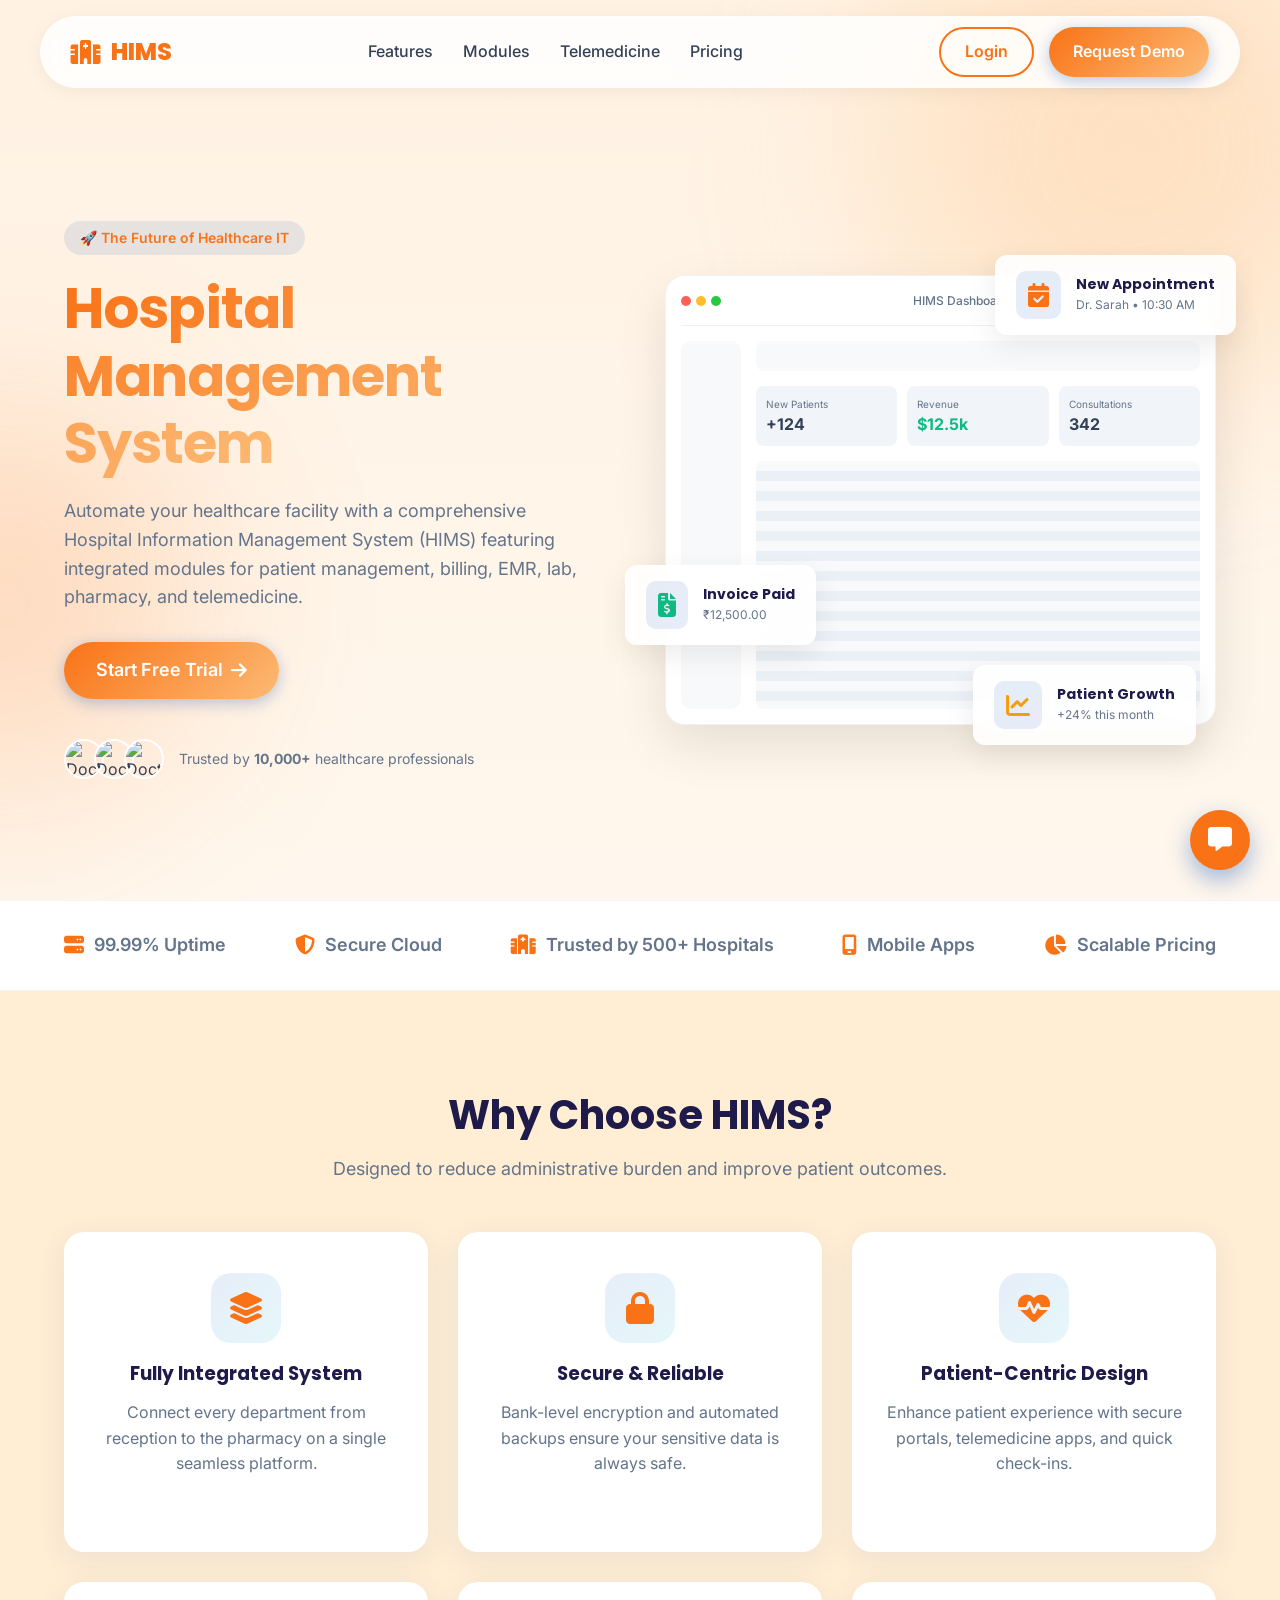
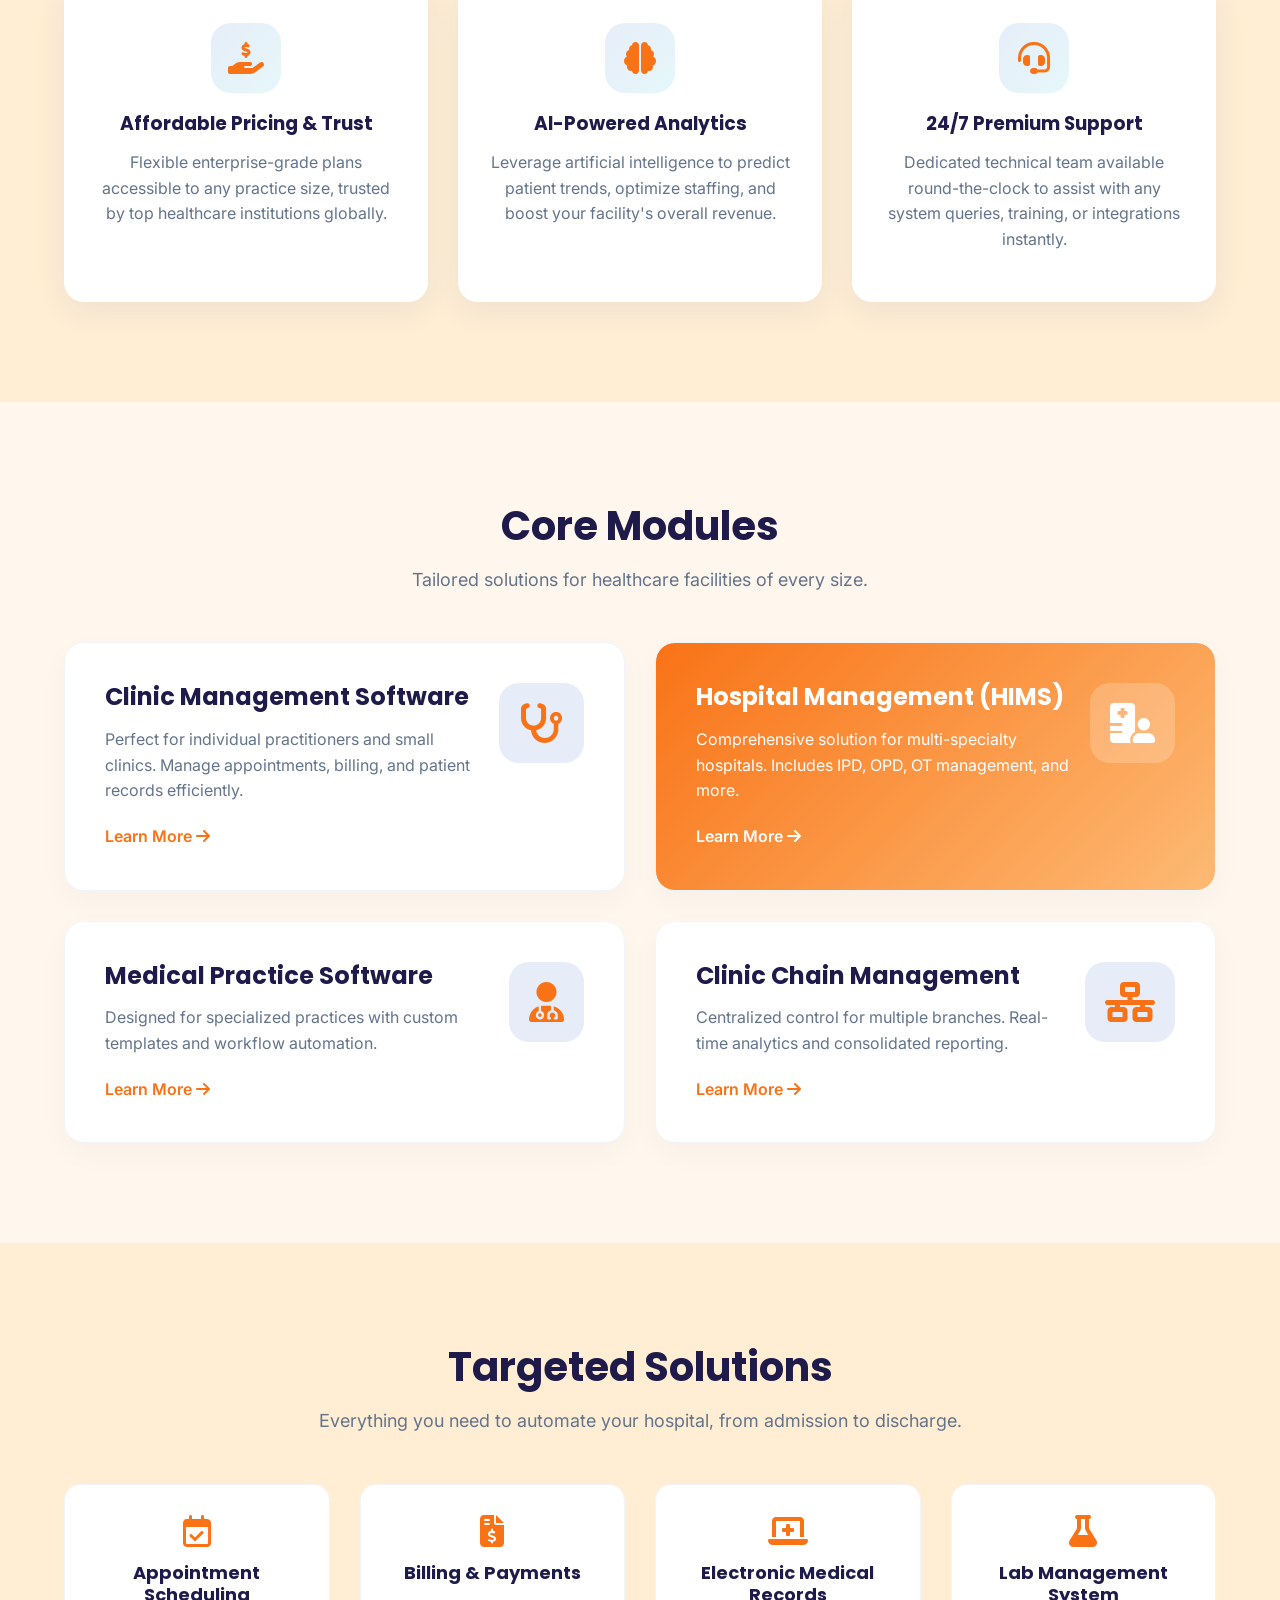
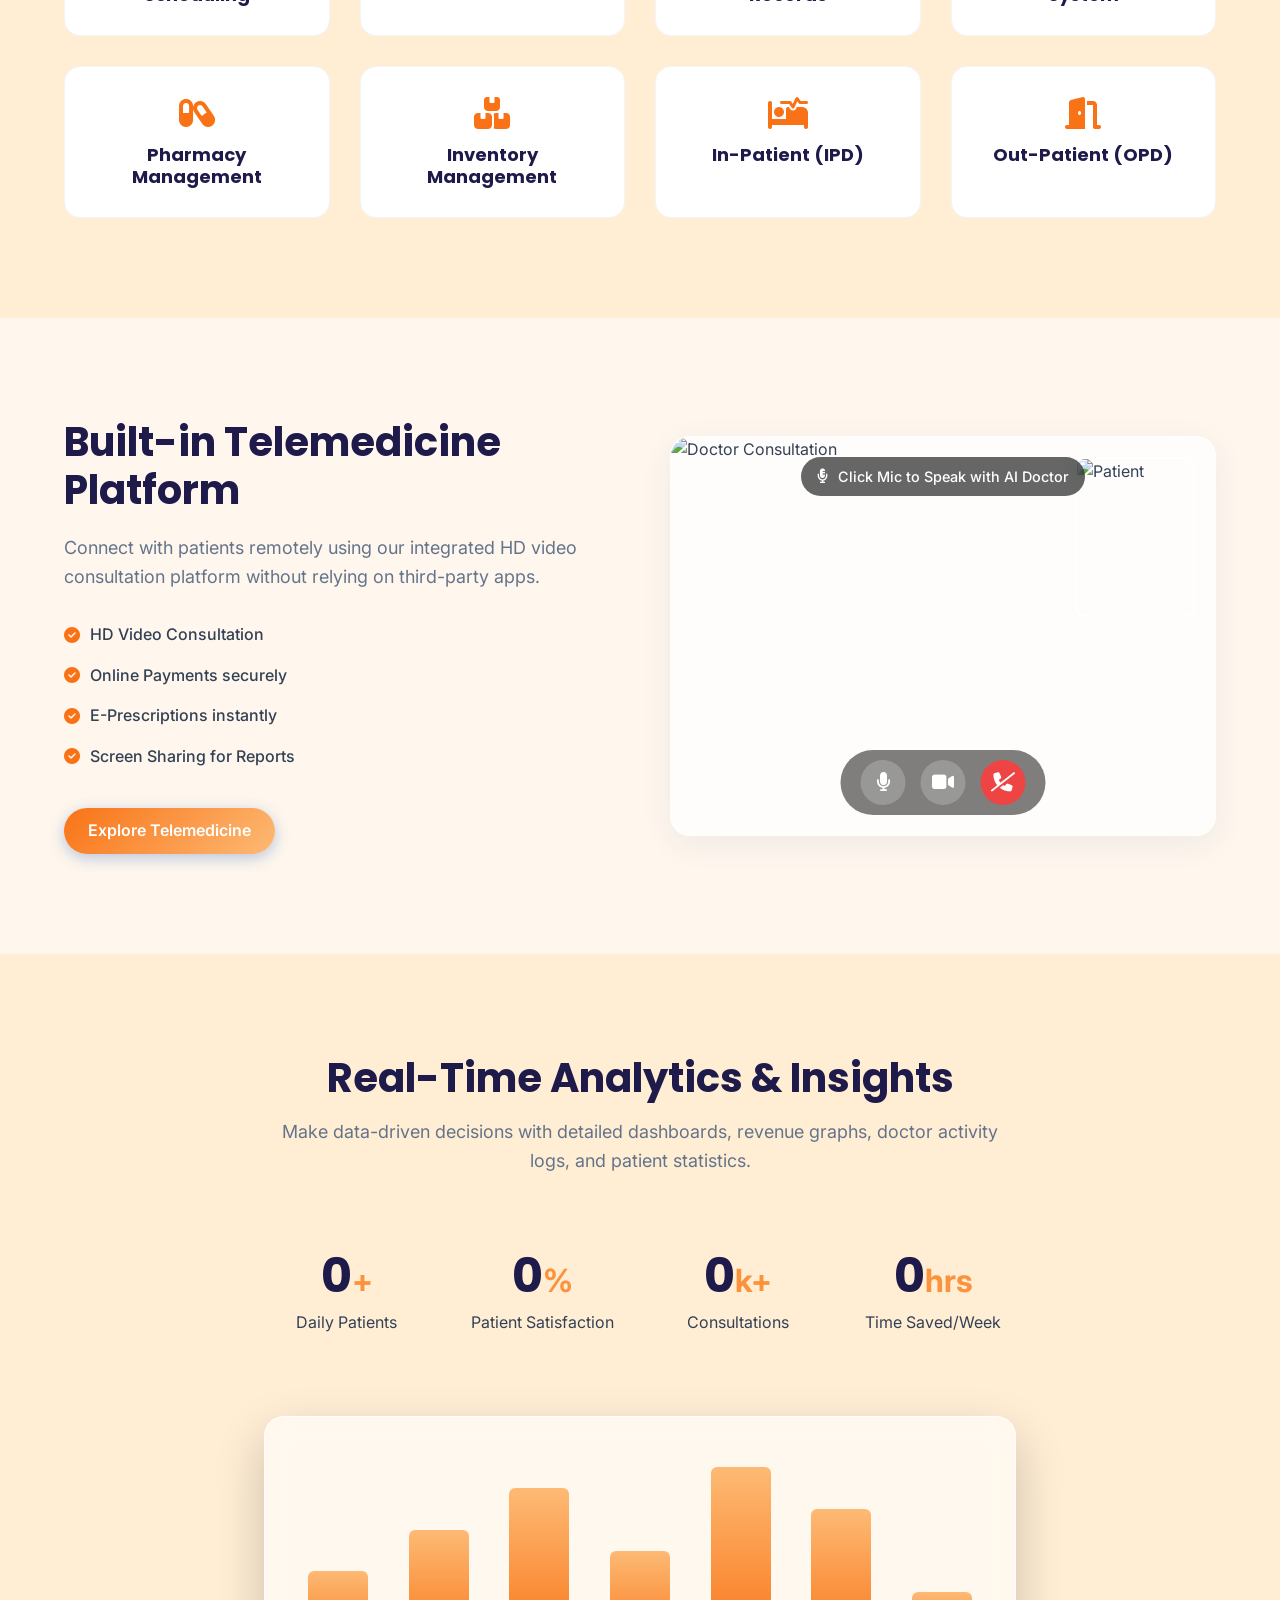
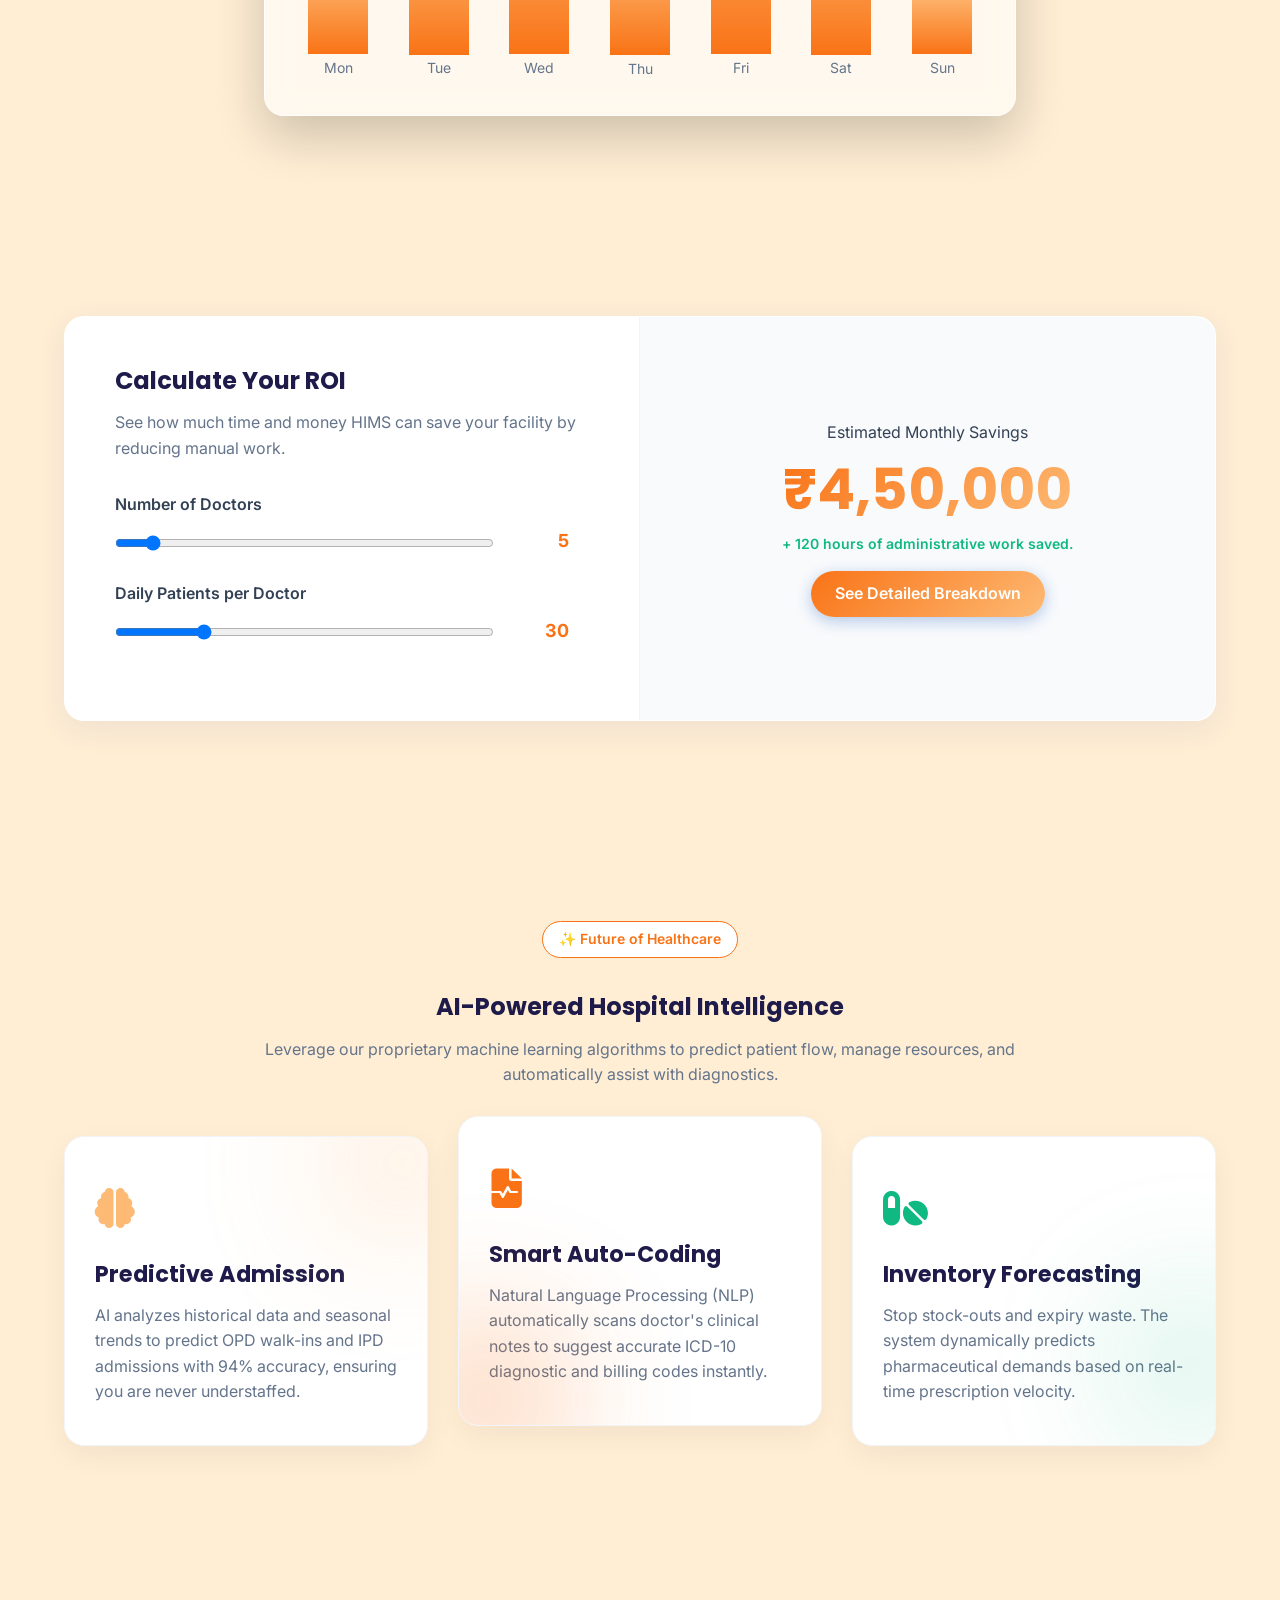
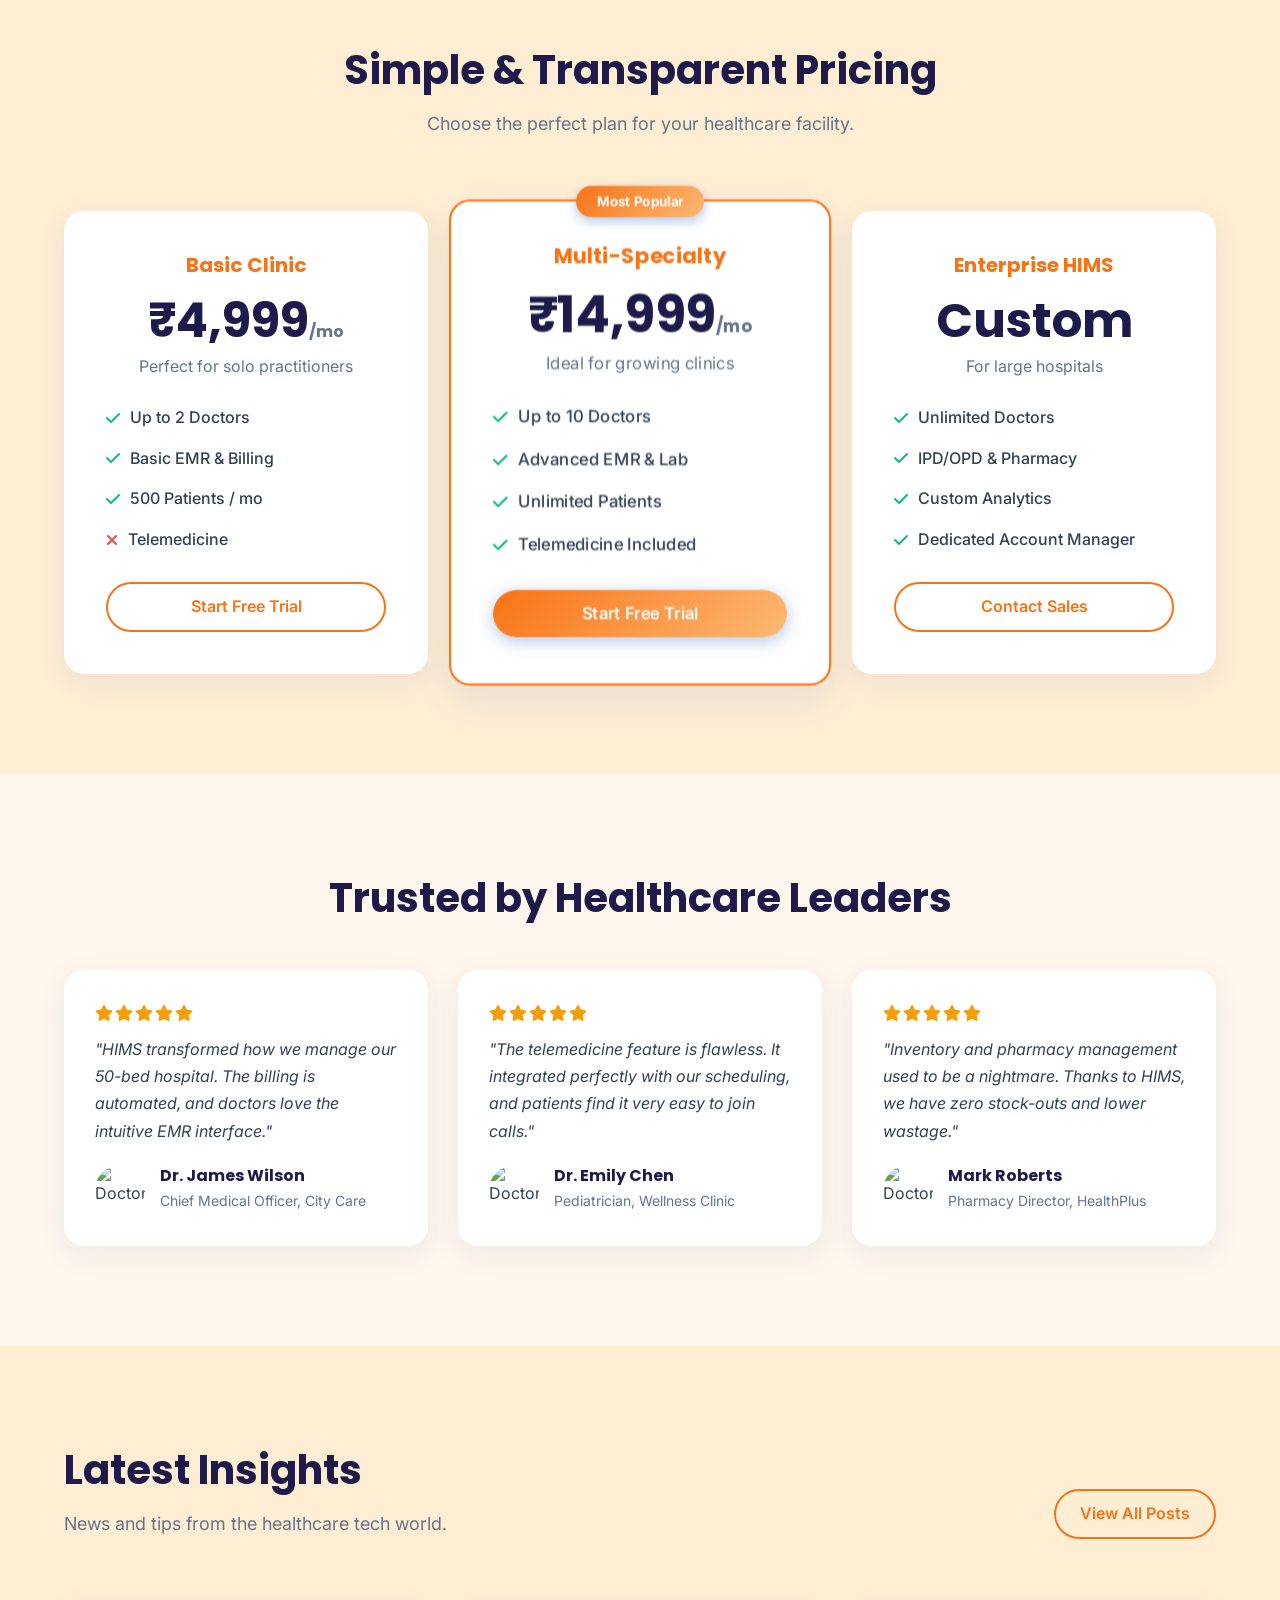
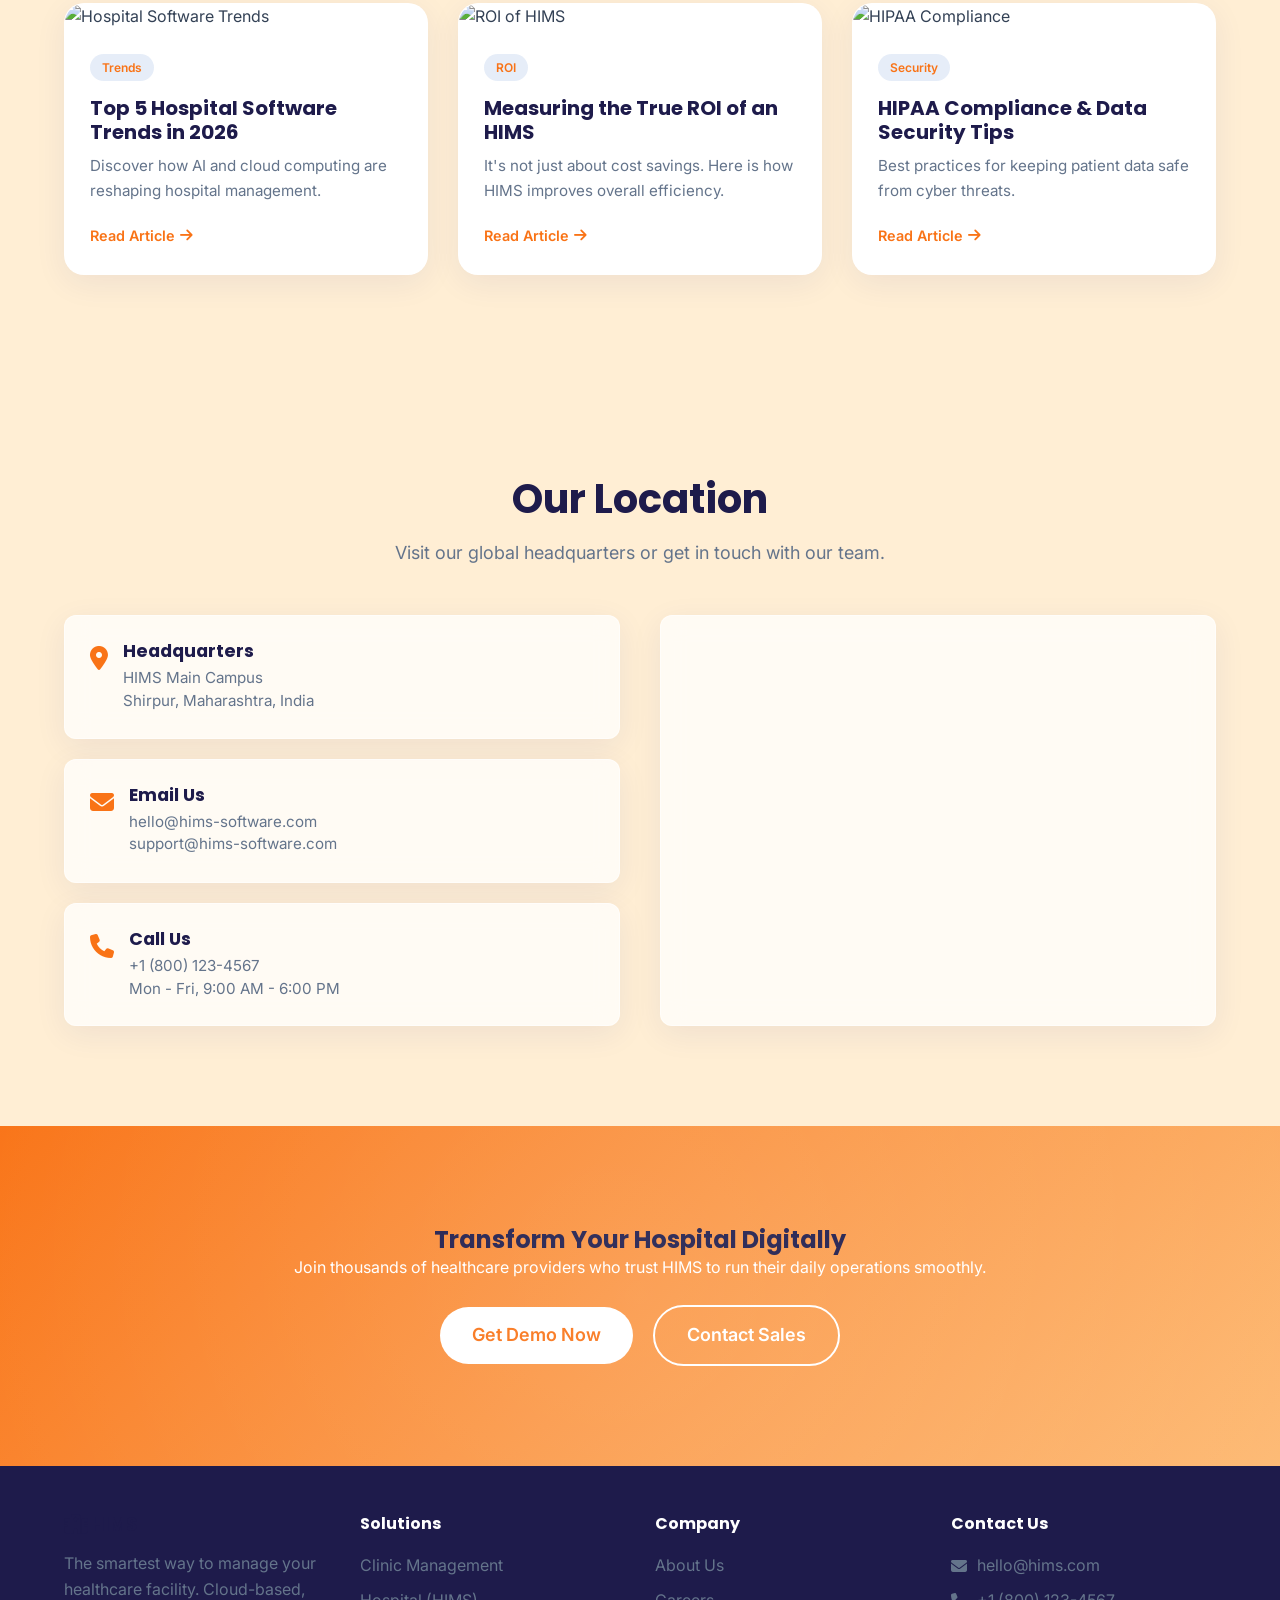
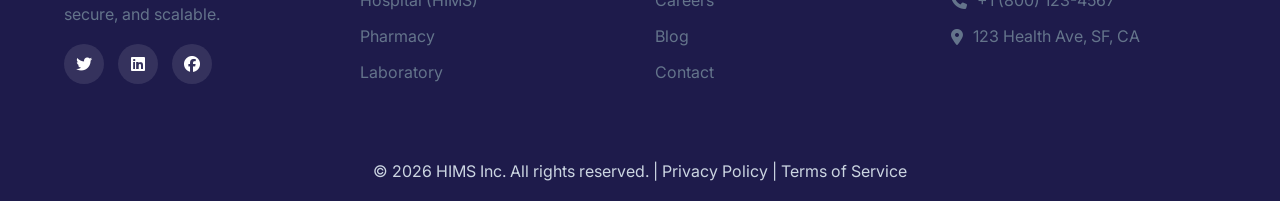
==== index.html @ 23e34675 "Add files via upload" ====
<!DOCTYPE html>
<html lang="en">

<head>
    <meta charset="UTF-8">
    <title>HIMS | Advanced Cloud-Based Hospital Management System</title>
    <meta name="viewport" content="width=device-width, initial-scale=1.0">
    <link
        href="https://fonts.googleapis.com/css2?family=Inter:wght@400;500;600&family=Poppins:wght@600;700;800&display=swap"
        rel="stylesheet">
    <link rel="stylesheet" href="https://cdnjs.cloudflare.com/ajax/libs/font-awesome/6.4.0/css/all.min.css">
    <link rel="stylesheet" href="style.css">
    <script src="https://cdnjs.cloudflare.com/ajax/libs/gsap/3.12.2/gsap.min.js"></script>
    <script src="https://cdnjs.cloudflare.com/ajax/libs/gsap/3.12.2/ScrollTrigger.min.js"></script>
</head>

<body>
    <nav class="navbar glass">
        <div class="container nav-content">
            <div class="logo"><i class="fa-solid fa-hospital"></i> HIMS</div>
            <button class="mobile-menu-btn" id="mobileMenuBtn" aria-label="Toggle menu"><i
                    class="fa-solid fa-bars"></i></button>
            <div class="nav-links" id="navLinks">
                <a href="#features" class="mob-link">Features</a>
                <a href="#modules" class="mob-link">Modules</a>
                <a href="#telemedicine" class="mob-link">Telemedicine</a>
                <a href="#pricing" class="mob-link">Pricing</a>
            </div>
            <div class="nav-actions" id="navActions">
                <a href="#" class="btn btn-outline login-btn">Login</a>
                <a href="#" class="btn btn-primary demo-btn">Request Demo</a>
            </div>
        </div>
    </nav>

    <header class="hero">
        <div class="hero-bg">
            <div class="glow glow-1"></div>
            <div class="glow glow-2"></div>
        </div>
        <div class="container hero-container">
            <div class="hero-text gs-reveal">
                <div class="badge">🚀 The Future of Healthcare IT</div>
                <h1 class="hero-title"><span>Hospital Management System</span></h1>
                <p class="hero-subtitle">Automate your healthcare facility with a comprehensive Hospital Information
                    Management System (HIMS) featuring integrated modules for patient management, billing, EMR, lab,
                    pharmacy, and telemedicine.</p>
                <div class="hero-cta">
                    <a href="#" class="btn btn-primary btn-lg">Start Free Trial <i
                            class="fa-solid fa-arrow-right"></i></a>
                </div>
                <div class="hero-trust">
                    <div class="avatars">
                        <img src="https://i.pravatar.cc/100?img=1" alt="Doctor">
                        <img src="https://i.pravatar.cc/100?img=2" alt="Doctor">
                        <img src="https://i.pravatar.cc/100?img=3" alt="Doctor">
                    </div>
                    <span>Trusted by <strong>10,000+</strong> healthcare professionals</span>
                </div>
            </div>
            <div class="hero-visual gs-reveal">
                <div class="mockup-container glass-card">
                    <div class="mockup-header">
                        <div class="dots"><span></span><span></span><span></span></div>
                        <div class="mockup-title">HIMS Dashboard</div>
                    </div>
                    <div class="mockup-body">
                        <div class="mockup-sidebar"></div>
                        <div class="mockup-content">
                            <div class="mockup-topbar"></div>
                            <div class="mockup-stats">
                                <div class="stat-box">
                                    <div style="font-size: 10px; color: #64748B; padding: 10px 10px 0;">New Patients
                                    </div>
                                    <div style="font-size: 16px; font-weight: 700; padding: 0 10px;">+124</div>
                                </div>
                                <div class="stat-box">
                                    <div style="font-size: 10px; color: #64748B; padding: 10px 10px 0;">Revenue</div>
                                    <div style="font-size: 16px; font-weight: 700; color: #10B981; padding: 0 10px;">
                                        $12.5k</div>
                                </div>
                                <div class="stat-box">
                                    <div style="font-size: 10px; color: #64748B; padding: 10px 10px 0;">Consultations
                                    </div>
                                    <div style="font-size: 16px; font-weight: 700; padding: 0 10px;">342</div>
                                </div>
                            </div>
                            <div class="mockup-chart"></div>
                        </div>
                    </div>
                </div>
                <div class="floating-card c-1 glass-card">
                    <i class="fa-solid fa-calendar-check color-primary"></i>
                    <div>
                        <h4>New Appointment</h4>
                        <p>Dr. Sarah • 10:30 AM</p>
                    </div>
                </div>
                <div class="floating-card c-2 glass-card">
                    <i class="fa-solid fa-file-invoice-dollar color-success"></i>
                    <div>
                        <h4>Invoice Paid</h4>
                        <p>₹12,500.00</p>
                    </div>
                </div>
                <div class="floating-card c-3 glass-card">
                    <i class="fa-solid fa-chart-line color-warning"></i>
                    <div>
                        <h4>Patient Growth</h4>
                        <p>+24% this month</p>
                    </div>
                </div>
            </div>
        </div>
    </header>

    <section class="trust-bar">
        <div class="container trust-grid gs-reveal">
            <div class="trust-item"><i class="fa-solid fa-server"></i> 99.99% Uptime</div>
            <div class="trust-item"><i class="fa-solid fa-shield-halved"></i> Secure Cloud</div>
            <div class="trust-item"><i class="fa-solid fa-hospital"></i> Trusted by 500+ Hospitals</div>
            <div class="trust-item"><i class="fa-solid fa-mobile-screen"></i> Mobile Apps</div>
            <div class="trust-item"><i class="fa-solid fa-chart-pie"></i> Scalable Pricing</div>
        </div>
    </section>

    <!-- Why Choose Us -->
    <section class="why-us section-padding bg-light">
        <div class="container">
            <div class="section-title text-center gs-reveal">
                <h2>Why Choose HIMS?</h2>
                <p>Designed to reduce administrative burden and improve patient outcomes.</p>
            </div>
            <div class="grid grid-3">
                <div class="feature-card glass-card hover-lift">
                    <div class="icon-wrap"><i class="fa-solid fa-layer-group"></i></div>
                    <h3>Fully Integrated System</h3>
                    <p>Connect every department from reception to the pharmacy on a single seamless platform.</p>
                </div>
                <div class="feature-card glass-card hover-lift">
                    <div class="icon-wrap"><i class="fa-solid fa-lock"></i></div>
                    <h3>Secure & Reliable</h3>
                    <p>Bank-level encryption and automated backups ensure your sensitive data is always safe.</p>
                </div>
                <div class="feature-card glass-card hover-lift">
                    <div class="icon-wrap"><i class="fa-solid fa-heart-pulse"></i></div>
                    <h3>Patient-Centric Design</h3>
                    <p>Enhance patient experience with secure portals, telemedicine apps, and quick check-ins.</p>
                </div>
                <div class="feature-card glass-card hover-lift">
                    <div class="icon-wrap"><i class="fa-solid fa-hand-holding-dollar"></i></div>
                    <h3>Affordable Pricing & Trust</h3>
                    <p>Flexible enterprise-grade plans accessible to any practice size, trusted by top healthcare
                        institutions globally.</p>
                </div>
                <div class="feature-card glass-card hover-lift">
                    <div class="icon-wrap"><i class="fa-solid fa-brain"></i></div>
                    <h3>AI-Powered Analytics</h3>
                    <p>Leverage artificial intelligence to predict patient trends, optimize staffing, and boost your
                        facility's overall revenue.</p>
                </div>
                <div class="feature-card glass-card hover-lift">
                    <div class="icon-wrap"><i class="fa-solid fa-headset"></i></div>
                    <h3>24/7 Premium Support</h3>
                    <p>Dedicated technical team available round-the-clock to assist with any system queries, training,
                        or integrations instantly.</p>
                </div>
            </div>
        </div>
    </section>

    <!-- Core Modules -->
    <section class="core-modules section-padding" id="modules">
        <div class="container">
            <div class="section-title text-center gs-reveal">
                <h2>Core Modules</h2>
                <p>Tailored solutions for healthcare facilities of every size.</p>
            </div>
            <div class="grid grid-2 modules-grid">
                <div class="module-card gs-reveal">
                    <div class="module-content">
                        <h3>Clinic Management Software</h3>
                        <p>Perfect for individual practitioners and small clinics. Manage appointments, billing, and
                            patient records efficiently.</p>
                        <a href="#" data-module="clinic-management" class="btn-text learn-more-btn">Learn More <i
                                class="fa-solid fa-arrow-right"></i></a>
                    </div>
                    <div class="module-icon"><i class="fa-solid fa-stethoscope"></i></div>
                </div>
                <div class="module-card primary-theme gs-reveal">
                    <div class="module-content">
                        <h3>Hospital Management (HIMS)</h3>
                        <p>Comprehensive solution for multi-specialty hospitals. Includes IPD, OPD, OT management, and
                            more.</p>
                        <a href="#" data-module="hims" class="btn-text learn-more-btn">Learn More <i
                                class="fa-solid fa-arrow-right"></i></a>
                    </div>
                    <div class="module-icon"><i class="fa-solid fa-hospital-user"></i></div>
                </div>
                <div class="module-card gs-reveal">
                    <div class="module-content">
                        <h3>Medical Practice Software</h3>
                        <p>Designed for specialized practices with custom templates and workflow automation.</p>
                        <a href="#" data-module="medical-practice" class="btn-text learn-more-btn">Learn More <i
                                class="fa-solid fa-arrow-right"></i></a>
                    </div>
                    <div class="module-icon"><i class="fa-solid fa-user-doctor"></i></div>
                </div>
                <div class="module-card gs-reveal">
                    <div class="module-content">
                        <h3>Clinic Chain Management</h3>
                        <p>Centralized control for multiple branches. Real-time analytics and consolidated reporting.
                        </p>
                        <a href="#" data-module="clinic-chain" class="btn-text learn-more-btn">Learn More <i
                                class="fa-solid fa-arrow-right"></i></a>
                    </div>
                    <div class="module-icon"><i class="fa-solid fa-network-wired"></i></div>
                </div>
            </div>
        </div>
    </section>

    <!-- Module Modal -->
    <div class="modal-overlay" id="moduleModal">
        <div class="login-modal"
            style="max-width: 900px; padding: 0; text-align: left; overflow: hidden; display: flex; flex-direction: column;">
            <div class="login-header"
                style="padding: 20px 30px; border-bottom: 1px solid #f0f0f0; margin-bottom: 0; display: flex; justify-content: space-between; align-items: center;">
                <h3 style="margin: 0; color: var(--primary);"><i class="fa-solid fa-circle-info"></i> Module Details
                </h3>
                <button class="close-modal" id="closeModule"
                    style="position: static; width: 36px; height: 36px; display: flex; align-items: center; justify-content: center; background: #f1f5f9; border-radius: 50%;"><i
                        class="fa-solid fa-xmark"></i></button>
            </div>
            <div class="modal-body" style="padding: 0; max-height: 70vh; overflow-y: auto;">

                <!-- Clinic Management -->
                <div class="module-detail-section module-pane" id="pane-clinic-management"
                    style="display: none; padding: 40px; border-bottom: none; background: white;">
                    <div class="module-detail-grid">
                        <div class="module-detail-content">
                            <h2>Clinic Management Software</h2>
                            <p>Designed perfectly for solo practitioners and small to medium sized clinics. Our Clinic
                                Management system streamlines your front desk, manages all patient appointments, and
                                handles seamless billing without any complex workflows.</p>
                            <ul class="module-detail-features">
                                <li><i class="fa-solid fa-calendar-check"></i> Smart Scheduling</li>
                                <li><i class="fa-solid fa-file-invoice"></i> Simple Billing</li>
                                <li><i class="fa-solid fa-notes-medical"></i> Basic EMR</li>
                                <li><i class="fa-solid fa-user-injured"></i> Patient Portal</li>
                                <li><i class="fa-solid fa-pills"></i> E-Prescriptions</li>
                                <li><i class="fa-solid fa-mobile-screen"></i> SMS Reminders</li>
                            </ul>
                        </div>
                        <div class="module-detail-img">
                            <img src="https://images.pexels.com/photos/7089401/pexels-photo-7089401.jpeg?auto=compress&cs=tinysrgb&w=800"
                                alt="Clinic Management" style="width: 100%; border-radius: 12px;">
                        </div>
                    </div>
                </div>

                <!-- Hospital Management (HIMS) -->
                <div class="module-detail-section module-pane" id="pane-hims"
                    style="display: none; padding: 40px; border-bottom: none; background: white;">
                    <div class="module-detail-grid">
                        <div class="module-detail-img" style="order: -1;">
                            <img src="https://images.pexels.com/photos/2324837/pexels-photo-2324837.jpeg?auto=compress&cs=tinysrgb&w=800"
                                alt="Hospital Management System" style="width: 100%; border-radius: 12px;">
                        </div>
                        <div class="module-detail-content">
                            <h2>Hospital Management (HIMS)</h2>
                            <p>A highly scalable, multi-specialty hospital management system built for large facilities.
                                It bridges the gap between OP and IP departments while ensuring precise data tracking
                                across lab, pharmacy, OT, and wards.</p>
                            <ul class="module-detail-features">
                                <li><i class="fa-solid fa-bed"></i> IPD/OPD Management</li>
                                <li><i class="fa-solid fa-flask"></i> LIS Integration</li>
                                <li><i class="fa-solid fa-procedures"></i> OT Management</li>
                                <li><i class="fa-solid fa-prescription-bottle-medical"></i> Pharmacy Stock</li>
                                <li><i class="fa-solid fa-users-viewfinder"></i> Staff Roster</li>
                                <li><i class="fa-solid fa-chart-line"></i> Advanced Analytics</li>
                            </ul>
                        </div>
                    </div>
                </div>

                <!-- Medical Practice Software -->
                <div class="module-detail-section module-pane" id="pane-medical-practice"
                    style="display: none; padding: 40px; border-bottom: none; background: white;">
                    <div class="module-detail-grid">
                        <div class="module-detail-content">
                            <h2>Medical Practice Software</h2>
                            <p>Take your specialty practice to the next level with customized templates for cardiology,
                                dermatology, pediatrics, and more. Highly intuitive workflow automations tailored
                                specifically for modern doctors.</p>
                            <ul class="module-detail-features">
                                <li><i class="fa-solid fa-pen-to-square"></i> Custom Templates</li>
                                <li><i class="fa-solid fa-camera"></i> Image Management</li>
                                <li><i class="fa-solid fa-microphone"></i> Voice to Text EMR</li>
                                <li><i class="fa-solid fa-heart-pulse"></i> Vitals Tracking</li>
                                <li><i class="fa-solid fa-file-medical"></i> Lab Result Sync</li>
                                <li><i class="fa-solid fa-shield-halved"></i> HIPAA Compliant</li>
                            </ul>
                        </div>
                        <div class="module-detail-img">
                            <img src="https://images.pexels.com/photos/5215024/pexels-photo-5215024.jpeg?auto=compress&cs=tinysrgb&w=800"
                                alt="Medical Practice Software" style="width: 100%; border-radius: 12px;">
                        </div>
                    </div>
                </div>

                <!-- Clinic Chain Management -->
                <div class="module-detail-section module-pane" id="pane-clinic-chain"
                    style="display: none; padding: 40px; border-bottom: none; background: white;">
                    <div class="module-detail-grid">
                        <div class="module-detail-img" style="order: -1;">
                            <img src="https://images.pexels.com/photos/3184418/pexels-photo-3184418.jpeg?auto=compress&cs=tinysrgb&w=800"
                                alt="Clinic Chain Management" style="width: 100%; border-radius: 12px;">
                        </div>
                        <div class="module-detail-content">
                            <h2>Clinic Chain Management</h2>
                            <p>Centralize your operations across multiple branches and cities. Provides top-down control
                                for regional directors to monitor financial and clinical performance seamlessly on a
                                master dashboard.</p>
                            <ul class="module-detail-features">
                                <li><i class="fa-solid fa-tower-broadcast"></i> Central Data Hub</li>
                                <li><i class="fa-solid fa-code-branch"></i> Multi-Branch Sync</li>
                                <li><i class="fa-solid fa-boxes-stacked"></i> Central Procurement</li>
                                <li><i class="fa-solid fa-users"></i> Global Patient ID</li>
                                <li><i class="fa-solid fa-chart-pie"></i> Consolidated Reports</li>
                                <li><i class="fa-solid fa-user-shield"></i> Role-Based Access</li>
                            </ul>
                        </div>
                    </div>
                </div>

                <!-- Telemedicine Platform -->
                <div class="module-detail-section module-pane" id="pane-telemedicine"
                    style="display: none; padding: 40px; border-bottom: none; background: white;">
                    <div class="module-detail-grid">
                        <div class="module-detail-content">
                            <h2>Built-in Telemedicine Platform</h2>
                            <p>Connect with patients remotely using our integrated HD video consultation platform
                                without relying on third-party apps. Provide high-quality care securely from anywhere.
                            </p>
                            <ul class="module-detail-features">
                                <li><i class="fa-solid fa-video"></i> HD Video Consultation</li>
                                <li><i class="fa-solid fa-credit-card"></i> Secure Online Payments</li>
                                <li><i class="fa-solid fa-prescription-bottle-medical"></i> Instant E-Prescriptions</li>
                                <li><i class="fa-solid fa-display"></i> Screen Sharing for Reports</li>
                                <li><i class="fa-solid fa-calendar-check"></i> Seamless Scheduling</li>
                                <li><i class="fa-solid fa-notes-medical"></i> EHR Integration</li>
                            </ul>
                        </div>
                        <div class="module-detail-img">
                            <img src="https://images.pexels.com/photos/5327656/pexels-photo-5327656.jpeg?auto=compress&cs=tinysrgb&w=800"
                                alt="Telemedicine Platform" style="width: 100%; border-radius: 12px;">
                        </div>
                    </div>
                </div>

                <!-- ROI Detailed Breakdown -->
                <div class="module-detail-section module-pane" id="pane-roi-breakdown"
                    style="display: none; padding: 40px; border-bottom: none; background: white;">
                    <div class="module-detail-grid">
                        <div class="module-detail-content">
                            <h2>ROI Detailed Breakdown</h2>
                            <p>Here is a detailed look at how HIMS saves your facility time and money every month
                                through automation and reduced administrative overhead.</p>
                            <ul class="module-detail-features">
                                <li><i class="fa-solid fa-clock"></i> <strong>Front Desk:</strong> 40+ hours saved</li>
                                <li><i class="fa-solid fa-file-invoice-dollar"></i> <strong>Billing:</strong> 35+ hours
                                    saved</li>
                                <li><i class="fa-solid fa-boxes-stacked"></i> <strong>Inventory:</strong> Zero Wastage
                                </li>
                                <li><i class="fa-solid fa-notes-medical"></i> <strong>Records:</strong> 100% Digital
                                </li>
                                <li><i class="fa-solid fa-money-bill-trend-up"></i> <strong>Revenue:</strong> ~12% Boost
                                </li>
                                <li><i class="fa-solid fa-paper-plane"></i> <strong>Comms:</strong> 60% Cost Reduction
                                </li>
                            </ul>
                        </div>
                        <div class="module-detail-img">
                            <img src="https://images.pexels.com/photos/3844581/pexels-photo-3844581.jpeg?auto=compress&cs=tinysrgb&w=800"
                                alt="ROI Breakdown" style="width: 100%; border-radius: 12px;">
                        </div>
                    </div>
                </div>

                <!-- Feat: Appointment -->
                <div class="module-detail-section module-pane" id="pane-feat-appointment"
                    style="display: none; padding: 40px; border-bottom: none; background: white;">
                    <div class="module-detail-grid">
                        <div class="module-detail-content">
                            <h2>Appointment Scheduling</h2>
                            <p>Streamline patient flow and eliminate double-booking with our intelligent calendar
                                system.</p>
                            <ul class="module-detail-features">
                                <li><i class="fa-regular fa-calendar-check color-primary"></i> 24/7 Portal Booking</li>
                                <li><i class="fa-solid fa-bell color-primary"></i> Automated Reminders</li>
                                <li><i class="fa-solid fa-user-doctor color-primary"></i> Doctor Avail. Sync</li>
                                <li><i class="fa-solid fa-list-ol color-primary"></i> Smart Waitlists</li>
                            </ul>
                        </div>
                        <div class="module-detail-img">
                            <img src="https://images.pexels.com/photos/7089401/pexels-photo-7089401.jpeg?auto=compress&cs=tinysrgb&w=800"
                                alt="Scheduling"
                                style="width: 100%; border-radius: 12px; height: 100%; object-fit: cover;">
                        </div>
                    </div>
                </div>

                <!-- Feat: Billing -->
                <div class="module-detail-section module-pane" id="pane-feat-billing"
                    style="display: none; padding: 40px; border-bottom: none; background: white;">
                    <div class="module-detail-grid">
                        <div class="module-detail-content">
                            <h2>Billing & Payments</h2>
                            <p>Accelerate your revenue cycle and reduce claims denials with automated billing workflows.
                            </p>
                            <ul class="module-detail-features">
                                <li><i class="fa-solid fa-file-invoice-dollar color-primary"></i> Instant Invoices</li>
                                <li><i class="fa-brands fa-cc-visa color-primary"></i> Secure Gateway</li>
                                <li><i class="fa-solid fa-file-shield color-primary"></i> Claims Management</li>
                                <li><i class="fa-solid fa-chart-pie color-primary"></i> Revenue Analytics</li>
                            </ul>
                        </div>
                        <div class="module-detail-img">
                            <img src="https://images.pexels.com/photos/4386339/pexels-photo-4386339.jpeg?auto=compress&cs=tinysrgb&w=800"
                                alt="Billing"
                                style="width: 100%; border-radius: 12px; height: 100%; object-fit: cover;">
                        </div>
                    </div>
                </div>

                <!-- Feat: EMR -->
                <div class="module-detail-section module-pane" id="pane-feat-emr"
                    style="display: none; padding: 40px; border-bottom: none; background: white;">
                    <div class="module-detail-grid">
                        <div class="module-detail-content">
                            <h2>Electronic Medical Records</h2>
                            <p>Give your doctors a comprehensive, unified view of a patient's entire medical history
                                instantly.</p>
                            <ul class="module-detail-features">
                                <li><i class="fa-solid fa-folder-open color-primary"></i> Unified Patient History</li>
                                <li><i class="fa-solid fa-prescription-bottle-medical color-primary"></i> E-Prescription
                                    Sys.</li>
                                <li><i class="fa-solid fa-file-medical color-primary"></i> Clinical Notes</li>
                                <li><i class="fa-solid fa-lock color-primary"></i> HIPAA Storage</li>
                            </ul>
                        </div>
                        <div class="module-detail-img">
                            <img src="https://images.pexels.com/photos/208512/pexels-photo-208512.jpeg?auto=compress&cs=tinysrgb&w=800"
                                alt="EMR" style="width: 100%; border-radius: 12px; height: 100%; object-fit: cover;">
                        </div>
                    </div>
                </div>

                <!-- Feat: Lab -->
                <div class="module-detail-section module-pane" id="pane-feat-lab"
                    style="display: none; padding: 40px; border-bottom: none; background: white;">
                    <div class="module-detail-grid">
                        <div class="module-detail-content">
                            <h2>Lab Management System</h2>
                            <p>Automate your lab operations from sample collection to report generation and delivery.
                            </p>
                            <ul class="module-detail-features">
                                <li><i class="fa-solid fa-flask-vial color-primary"></i> Sample Barcoding</li>
                                <li><i class="fa-solid fa-microscope color-primary"></i> Auto-fetch Results</li>
                                <li><i class="fa-solid fa-file-pdf color-primary"></i> PDF Generation</li>
                                <li><i class="fa-solid fa-paper-plane color-primary"></i> Auto-Emails</li>
                            </ul>
                        </div>
                        <div class="module-detail-img">
                            <img src="https://images.pexels.com/photos/3825529/pexels-photo-3825529.jpeg?auto=compress&cs=tinysrgb&w=800"
                                alt="Lab" style="width: 100%; border-radius: 12px; height: 100%; object-fit: cover;">
                        </div>
                    </div>
                </div>

                <!-- Feat: Pharmacy -->
                <div class="module-detail-section module-pane" id="pane-feat-pharmacy"
                    style="display: none; padding: 40px; border-bottom: none; background: white;">
                    <div class="module-detail-grid">
                        <div class="module-detail-content">
                            <h2>Pharmacy Management</h2>
                            <p>Keep your pharmacy stocked optimally and process prescriptions incredibly fast.</p>
                            <ul class="module-detail-features">
                                <li><i class="fa-solid fa-boxes-stacked color-primary"></i> Real-time Tracking</li>
                                <li><i class="fa-solid fa-triangle-exclamation color-primary"></i> Expiry Alerts</li>
                                <li><i class="fa-solid fa-barcode color-primary"></i> Barcode Scanning</li>
                                <li><i class="fa-solid fa-truck color-primary"></i> PO Management</li>
                            </ul>
                        </div>
                        <div class="module-detail-img">
                            <img src="https://images.pexels.com/photos/3652097/pexels-photo-3652097.jpeg?auto=compress&cs=tinysrgb&w=800"
                                alt="Pharmacy"
                                style="width: 100%; border-radius: 12px; height: 100%; object-fit: cover;">
                        </div>
                    </div>
                </div>

                <!-- Feat: Inventory -->
                <div class="module-detail-section module-pane" id="pane-feat-inventory"
                    style="display: none; padding: 40px; border-bottom: none; background: white;">
                    <div class="module-detail-grid">
                        <div class="module-detail-content">
                            <h2>Inventory Management</h2>
                            <p>Ensure your hospital always has the necessary medical supplies, without cash
                                overstocking.</p>
                            <ul class="module-detail-features">
                                <li><i class="fa-solid fa-list-check color-primary"></i> Multi-store Mgmt</li>
                                <li><i class="fa-solid fa-arrow-right-arrow-left color-primary"></i> Dept. Transfers
                                </li>
                                <li><i class="fa-solid fa-calculator color-primary"></i> AI Consumption AI</li>
                                <li><i class="fa-solid fa-file-signature color-primary"></i> Approval Workflows</li>
                            </ul>
                        </div>
                        <div class="module-detail-img">
                            <img src="https://images.pexels.com/photos/6169002/pexels-photo-6169002.jpeg?auto=compress&cs=tinysrgb&w=800"
                                alt="Inventory"
                                style="width: 100%; border-radius: 12px; height: 100%; object-fit: cover;">
                        </div>
                    </div>
                </div>

                <!-- Feat: IPD -->
                <div class="module-detail-section module-pane" id="pane-feat-ipd"
                    style="display: none; padding: 40px; border-bottom: none; background: white;">
                    <div class="module-detail-grid">
                        <div class="module-detail-content">
                            <h2>In-Patient (IPD)</h2>
                            <p>Handle admissions, bed allocations, ward management, and discharge summaries flawlessly.
                            </p>
                            <ul class="module-detail-features">
                                <li><i class="fa-solid fa-bed color-primary"></i> Live Bed View</li>
                                <li><i class="fa-solid fa-notes-medical color-primary"></i> Nursing Notes</li>
                                <li><i class="fa-solid fa-heart-pulse color-primary"></i> Vitals Integration</li>
                                <li><i class="fa-solid fa-file-export color-primary"></i> 1-Click Discharges</li>
                            </ul>
                        </div>
                        <div class="module-detail-img">
                            <img src="https://images.pexels.com/photos/6129507/pexels-photo-6129507.jpeg?auto=compress&cs=tinysrgb&w=800"
                                alt="IPD" style="width: 100%; border-radius: 12px; height: 100%; object-fit: cover;">
                        </div>
                    </div>
                </div>

                <!-- Feat: OPD -->
                <div class="module-detail-section module-pane" id="pane-feat-opd"
                    style="display: none; padding: 40px; border-bottom: none; background: white;">
                    <div class="module-detail-grid">
                        <div class="module-detail-content">
                            <h2>Out-Patient (OPD)</h2>
                            <p>Speed up the registration and consultation process for walk-in and scheduled patients.
                            </p>
                            <ul class="module-detail-features">
                                <li><i class="fa-solid fa-id-card color-primary"></i> Quick Registration</li>
                                <li><i class="fa-solid fa-ticket color-primary"></i> Token Management</li>
                                <li><i class="fa-solid fa-user-doctor color-primary"></i> Rx Console</li>
                                <li><i class="fa-solid fa-money-bill color-primary"></i> Counter Billing</li>
                            </ul>
                        </div>
                        <div class="module-detail-img">
                            <img src="https://images.pexels.com/photos/6620025/pexels-photo-6620025.jpeg?auto=compress&cs=tinysrgb&w=800"
                                alt="OPD" style="width: 100%; border-radius: 12px; height: 100%; object-fit: cover;">
                        </div>
                    </div>
                </div>
            </div>
        </div>
    </div>

    <!-- Detailed Features Grid -->
    <section class="features-detailed section-padding bg-light" id="features">
        <div class="container">
            <div class="section-title text-center gs-reveal">
                <h2>Targeted Solutions</h2>
                <p>Everything you need to automate your hospital, from admission to discharge.</p>
            </div>
            <div class="grid grid-4 features-grid">
                <a href="#" class="feat-box hover-lift gs-reveal learn-more-btn" data-module="feat-appointment"
                    style="text-decoration: none; color: inherit; display: block;"><i
                        class="fa-regular fa-calendar-check"></i>
                    <h4>Appointment Scheduling</h4>
                </a>
                <a href="#" class="feat-box hover-lift gs-reveal learn-more-btn" data-module="feat-billing"
                    style="text-decoration: none; color: inherit; display: block;"><i
                        class="fa-solid fa-file-invoice-dollar"></i>
                    <h4>Billing & Payments</h4>
                </a>
                <a href="#" class="feat-box hover-lift gs-reveal learn-more-btn" data-module="feat-emr"
                    style="text-decoration: none; color: inherit; display: block;"><i
                        class="fa-solid fa-laptop-medical"></i>
                    <h4>Electronic Medical Records</h4>
                </a>
                <a href="#" class="feat-box hover-lift gs-reveal learn-more-btn" data-module="feat-lab"
                    style="text-decoration: none; color: inherit; display: block;"><i class="fa-solid fa-flask"></i>
                    <h4>Lab Management System</h4>
                </a>
                <a href="#" class="feat-box hover-lift gs-reveal learn-more-btn" data-module="feat-pharmacy"
                    style="text-decoration: none; color: inherit; display: block;"><i class="fa-solid fa-capsules"></i>
                    <h4>Pharmacy Management</h4>
                </a>
                <a href="#" class="feat-box hover-lift gs-reveal learn-more-btn" data-module="feat-inventory"
                    style="text-decoration: none; color: inherit; display: block;"><i
                        class="fa-solid fa-boxes-stacked"></i>
                    <h4>Inventory Management</h4>
                </a>
                <a href="#" class="feat-box hover-lift gs-reveal learn-more-btn" data-module="feat-ipd"
                    style="text-decoration: none; color: inherit; display: block;"><i class="fa-solid fa-bed-pulse"></i>
                    <h4>In-Patient (IPD)</h4>
                </a>
                <a href="#" class="feat-box hover-lift gs-reveal learn-more-btn" data-module="feat-opd"
                    style="text-decoration: none; color: inherit; display: block;"><i class="fa-solid fa-door-open"></i>
                    <h4>Out-Patient (OPD)</h4>
                </a>
            </div>
        </div>
    </section>

    <!-- Telemedicine -->
    <section class="telemedicine section-padding" id="telemedicine">
        <div class="container tele-container">
            <div class="tele-text gs-reveal">
                <h2>Built-in Telemedicine Platform</h2>
                <p>Connect with patients remotely using our integrated HD video consultation platform without relying on
                    third-party apps.</p>
                <ul class="check-list">
                    <li><i class="fa-solid fa-check-circle color-primary"></i> HD Video Consultation</li>
                    <li><i class="fa-solid fa-check-circle color-primary"></i> Online Payments securely</li>
                    <li><i class="fa-solid fa-check-circle color-primary"></i> E-Prescriptions instantly</li>
                    <li><i class="fa-solid fa-check-circle color-primary"></i> Screen Sharing for Reports</li>
                </ul>
                <a href="#" data-module="telemedicine" class="btn btn-primary mt-4 learn-more-btn">Explore
                    Telemedicine</a>
            </div>
            <div class="tele-visual gs-reveal">
                <div class="video-ui glass-card">
                    <img src="https://images.pexels.com/photos/5327656/pexels-photo-5327656.jpeg?auto=compress&cs=tinysrgb&w=800"
                        alt="Doctor Consultation" class="video-bg" id="mainVideo">

                    <!-- AI Voice Overlay -->
                    <div class="ai-voice-overlay" id="aiVoiceOverlay">
                        <div class="voice-indicator" id="voiceIndicator">
                            <i class="fa-solid fa-microphone-lines"></i> <span id="voiceStatus">Click Mic to Speak with
                                AI Doctor</span>
                        </div>
                        <div class="doctor-caption" id="doctorCaption">
                            "Hello, how can I assist you today?"
                        </div>
                    </div>

                    <div class="video-controls glass">
                        <button class="ctrl-btn" id="micBtn"><i class="fa-solid fa-microphone"></i></button>
                        <button class="ctrl-btn" id="camBtn"><i class="fa-solid fa-video"></i></button>
                        <button class="ctrl-btn end-call" id="endBtn"><i class="fa-solid fa-phone-slash"></i></button>
                    </div>
                    <div class="patient-camera" id="patientCam">
                        <img src="https://images.pexels.com/photos/415829/pexels-photo-415829.jpeg?auto=compress&cs=tinysrgb&w=200"
                            alt="Patient">
                    </div>
                </div>
            </div>
        </div>
    </section>

    <!-- Dashboard Preview -->
    <section class="dashboard-preview section-padding text-center" style="background-color: #ffeed4;">
        <div class="container container-sm">
            <div class="section-title gs-reveal">
                <h2>Real-Time Analytics & Insights</h2>
                <p style="color: var(--text-light);">Make data-driven decisions with detailed dashboards, revenue
                    graphs, doctor
                    activity logs, and patient statistics.</p>
            </div>

            <div class="stats-counter grid grid-4 pt-4 pb-5 gs-reveal">
                <div>
                    <h3 class="counter" data-target="250">0</h3><span class="suffix">+</span>
                    <p>Daily Patients</p>
                </div>
                <div>
                    <h3 class="counter" data-target="98">0</h3><span class="suffix">%</span>
                    <p>Patient Satisfaction</p>
                </div>
                <div>
                    <h3 class="counter" data-target="150">0</h3><span class="suffix">k+</span>
                    <p>Consultations</p>
                </div>
                <div>
                    <h3 class="counter" data-target="12">0</h3><span class="suffix">hrs</span>
                    <p>Time Saved/Week</p>
                </div>
            </div>

            <div class="dash-img-wrapper gs-reveal">
                <div class="glass-card dash-mock">
                    <div class="chart-bars">
                        <div class="bar" style="height: 40%"><span>Mon</span></div>
                        <div class="bar" style="height: 60%"><span>Tue</span></div>
                        <div class="bar" style="height: 80%"><span>Wed</span></div>
                        <div class="bar" style="height: 50%"><span>Thu</span></div>
                        <div class="bar" style="height: 90%"><span>Fri</span></div>
                        <div class="bar" style="height: 70%"><span>Sat</span></div>
                        <div class="bar" style="height: 30%"><span>Sun</span></div>
                    </div>
                </div>
            </div>
        </div>
    </section>

    <!-- ROI Calculator -->
    <section class="roi-section section-padding bg-light">
        <div class="container">
            <div class="roi-container glass-card gs-reveal">
                <div class="roi-text">
                    <h2>Calculate Your ROI</h2>
                    <p>See how much time and money HIMS can save your facility by reducing manual work.</p>
                    <div class="roi-input-group">
                        <label>Number of Doctors</label>
                        <input type="range" id="docSlider" min="1" max="50" value="5">
                        <span id="docCount">5</span>
                    </div>
                    <div class="roi-input-group">
                        <label>Daily Patients per Doctor</label>
                        <input type="range" id="patSlider" min="10" max="100" value="30">
                        <span id="patCount">30</span>
                    </div>
                </div>
                <div class="roi-result">
                    <p>Estimated Monthly Savings</p>
                    <h2 class="color-primary" id="savingsAmount">₹4,50,000</h2>
                    <p class="small-text">+ 120 hours of administrative work saved.</p>
                    <a href="#" data-module="roi-breakdown" class="btn btn-primary mt-3 learn-more-btn">See Detailed
                        Breakdown</a>
                </div>
            </div>
        </div>
    </section>

    <!-- AI Intelligence Section -->
    <section class="ai-intelligence section-padding text-center" style="background-color: #ffeed4;"
        id="ai-intelligence">
        <div class="container container-sm text-center gs-reveal">
            <div class="badge"
                style="background: var(--white); color: var(--primary); border: 1px solid var(--primary);">✨ Future of
                Healthcare</div>
            <h2 style="color: var(--dark); margin-top: 15px;">AI-Powered Hospital Intelligence</h2>
            <p style="color: var(--text-light); margin-top: 15px;">Leverage our proprietary machine learning algorithms
                to predict patient flow, manage resources, and automatically assist with diagnostics.</p>
        </div>

        <div class="container">
            <div class="grid grid-3 pt-5 gs-reveal">
                <!-- AI Feature 1 -->
                <div class="ai-card glass-card hover-lift"
                    style="background: var(--white); border: 1px solid #f1f5f9; box-shadow: 0 10px 30px rgba(0,0,0,0.05); padding: 40px 30px; border-radius: 20px; text-align: left; position: relative; overflow: hidden;">
                    <div class="ai-glow"
                        style="position: absolute; top: -50px; right: -50px; width: 150px; height: 150px; background: var(--secondary); filter: blur(70px); opacity: 0.3; border-radius: 50%;">
                    </div>
                    <div class="ai-icon" style="font-size: 2.5rem; color: var(--secondary); margin-bottom: 20px;">
                        <i class="fa-solid fa-brain"></i>
                    </div>
                    <h3 style="color: var(--dark); margin-bottom: 15px; font-size: 1.4rem;">Predictive Admission</h3>
                    <p style="color: var(--text-light);">AI analyzes historical data and seasonal trends to predict OPD
                        walk-ins and IPD admissions with 94% accuracy, ensuring you are never understaffed.</p>
                </div>

                <!-- AI Feature 2 -->
                <div class="ai-card glass-card hover-lift"
                    style="background: var(--white); border: 1px solid #f1f5f9; box-shadow: 0 10px 30px rgba(0,0,0,0.05); padding: 40px 30px; border-radius: 20px; text-align: left; position: relative; overflow: hidden; transform: translateY(-20px);">
                    <div class="ai-glow"
                        style="position: absolute; bottom: -50px; left: -50px; width: 150px; height: 150px; background: var(--primary); filter: blur(70px); opacity: 0.4; border-radius: 50%;">
                    </div>
                    <div class="ai-icon" style="font-size: 2.5rem; color: var(--primary); margin-bottom: 20px;">
                        <i class="fa-solid fa-file-waveform"></i>
                    </div>
                    <h3 style="color: var(--dark); margin-bottom: 15px; font-size: 1.4rem;">Smart Auto-Coding</h3>
                    <p style="color: var(--text-light);">Natural Language Processing (NLP) automatically scans doctor's
                        clinical notes to suggest accurate ICD-10 diagnostic and billing codes instantly.</p>
                </div>

                <!-- AI Feature 3 -->
                <div class="ai-card glass-card hover-lift"
                    style="background: var(--white); border: 1px solid #f1f5f9; box-shadow: 0 10px 30px rgba(0,0,0,0.05); padding: 40px 30px; border-radius: 20px; text-align: left; position: relative; overflow: hidden;">
                    <div class="ai-glow"
                        style="position: absolute; top: 50%; right: -50px; width: 150px; height: 150px; background: #10B981; filter: blur(70px); opacity: 0.2; border-radius: 50%;">
                    </div>
                    <div class="ai-icon" style="font-size: 2.5rem; color: #10B981; margin-bottom: 20px;">
                        <i class="fa-solid fa-pills"></i>
                    </div>
                    <h3 style="color: var(--dark); margin-bottom: 15px; font-size: 1.4rem;">Inventory Forecasting</h3>
                    <p style="color: var(--text-light);">Stop stock-outs and expiry waste. The system dynamically
                        predicts pharmaceutical demands based on real-time prescription velocity.</p>
                </div>
            </div>
        </div>
    </section>

    <!-- Pricing Section -->
    <section class="pricing section-padding bg-light" id="pricing">
        <div class="container gs-reveal">
            <div class="section-title text-center">
                <h2>Simple &amp; Transparent Pricing</h2>
                <p>Choose the perfect plan for your healthcare facility.</p>
            </div>

            <div class="grid grid-3 pricing-grid pt-4">
                <div class="pricing-card glass-card hover-lift">
                    <h4>Basic Clinic</h4>
                    <h2>₹4,999<span style="font-size: 1rem; color: #64748B;">/mo</span></h2>
                    <p style="color: #64748B;">Perfect for solo practitioners</p>
                    <ul class="pricing-features">
                        <li><i class="fa-solid fa-check color-success"></i> Up to 2 Doctors</li>
                        <li><i class="fa-solid fa-check color-success"></i> Basic EMR &amp; Billing</li>
                        <li><i class="fa-solid fa-check color-success"></i> 500 Patients / mo</li>
                        <li><i class="fa-solid fa-xmark color-danger"></i> Telemedicine</li>
                    </ul>
                    <a href="#" class="btn btn-outline btn-block">Start Free Trial</a>
                </div>

                <div class="pricing-card glass-card hover-lift popular">
                    <div class="popular-badge">Most Popular</div>
                    <h4>Multi-Specialty</h4>
                    <h2>₹14,999<span style="font-size: 1rem; color: #64748B;">/mo</span></h2>
                    <p style="color: #64748B;">Ideal for growing clinics</p>
                    <ul class="pricing-features">
                        <li><i class="fa-solid fa-check color-success"></i> Up to 10 Doctors</li>
                        <li><i class="fa-solid fa-check color-success"></i> Advanced EMR &amp; Lab</li>
                        <li><i class="fa-solid fa-check color-success"></i> Unlimited Patients</li>
                        <li><i class="fa-solid fa-check color-success"></i> Telemedicine Included</li>
                    </ul>
                    <a href="#" class="btn btn-primary btn-block">Start Free Trial</a>
                </div>

                <div class="pricing-card glass-card hover-lift">
                    <h4>Enterprise HIMS</h4>
                    <h2>Custom</h2>
                    <p style="color: #64748B;">For large hospitals</p>
                    <ul class="pricing-features">
                        <li><i class="fa-solid fa-check color-success"></i> Unlimited Doctors</li>
                        <li><i class="fa-solid fa-check color-success"></i> IPD/OPD &amp; Pharmacy</li>
                        <li><i class="fa-solid fa-check color-success"></i> Custom Analytics</li>
                        <li><i class="fa-solid fa-check color-success"></i> Dedicated Account Manager</li>
                    </ul>
                    <a href="#" class="btn btn-outline btn-block">Contact Sales</a>
                </div>
            </div>
        </div>
    </section>

    <!-- Testimonials -->
    <section class="testimonials section-padding">
        <div class="container">
            <div class="section-title text-center gs-reveal">
                <h2>Trusted by Healthcare Leaders</h2>
            </div>
            <div class="grid grid-3 testimonial-grid">
                <div class="testi-card glass-card gs-reveal">
                    <div class="stars"><i class="fa-solid fa-star"></i><i class="fa-solid fa-star"></i><i
                            class="fa-solid fa-star"></i><i class="fa-solid fa-star"></i><i
                            class="fa-solid fa-star"></i></div>
                    <p>"HIMS transformed how we manage our 50-bed hospital. The billing is automated, and doctors
                        love the intuitive EMR interface."</p>
                    <div class="author">
                        <img src="https://i.pravatar.cc/100?img=4" alt="Doctor">
                        <div>
                            <h4>Dr. James Wilson</h4>
                            <span>Chief Medical Officer, City Care</span>
                        </div>
                    </div>
                </div>
                <div class="testi-card glass-card gs-reveal">
                    <div class="stars"><i class="fa-solid fa-star"></i><i class="fa-solid fa-star"></i><i
                            class="fa-solid fa-star"></i><i class="fa-solid fa-star"></i><i
                            class="fa-solid fa-star"></i></div>
                    <p>"The telemedicine feature is flawless. It integrated perfectly with our scheduling, and patients
                        find it very easy to join calls."</p>
                    <div class="author">
                        <img src="https://i.pravatar.cc/100?img=5" alt="Doctor">
                        <div>
                            <h4>Dr. Emily Chen</h4>
                            <span>Pediatrician, Wellness Clinic</span>
                        </div>
                    </div>
                </div>
                <div class="testi-card glass-card gs-reveal">
                    <div class="stars"><i class="fa-solid fa-star"></i><i class="fa-solid fa-star"></i><i
                            class="fa-solid fa-star"></i><i class="fa-solid fa-star"></i><i
                            class="fa-solid fa-star"></i></div>
                    <p>"Inventory and pharmacy management used to be a nightmare. Thanks to HIMS, we have zero
                        stock-outs and lower wastage."</p>
                    <div class="author">
                        <img src="https://i.pravatar.cc/100?img=6" alt="Doctor">
                        <div>
                            <h4>Mark Roberts</h4>
                            <span>Pharmacy Director, HealthPlus</span>
                        </div>
                    </div>
                </div>
            </div>
        </div>
    </section>

    <!-- Blog / Insights -->
    <section class="blog section-padding bg-light">
        <div class="container">
            <div class="section-title d-flex-between gs-reveal">
                <div>
                    <h2>Latest Insights</h2>
                    <p>News and tips from the healthcare tech world.</p>
                </div>
                <a href="#" class="btn btn-outline" id="viewAllPostsBtn">View All Posts</a>
            </div>
            <div class="grid grid-3 pt-3">
                <article class="blog-card glass-card gs-reveal">
                    <img src="https://images.pexels.com/photos/5452204/pexels-photo-5452204.jpeg?auto=compress&cs=tinysrgb&w=800"
                        alt="Hospital Software Trends" class="img-placeholder" style="object-fit: cover;">
                    <div class="blog-content">
                        <span class="tag">Trends</span>
                        <h4>Top 5 Hospital Software Trends in 2026</h4>
                        <p>Discover how AI and cloud computing are reshaping hospital management.</p>
                        <a href="#" class="read-more">Read Article <i class="fa-solid fa-arrow-right"></i></a>
                    </div>
                </article>
                <article class="blog-card glass-card gs-reveal">
                    <img src="https://images.pexels.com/photos/4173251/pexels-photo-4173251.jpeg?auto=compress&cs=tinysrgb&w=800"
                        alt="ROI of HIMS" class="img-placeholder" style="object-fit: cover;">
                    <div class="blog-content">
                        <span class="tag">ROI</span>
                        <h4>Measuring the True ROI of an HIMS</h4>
                        <p>It's not just about cost savings. Here is how HIMS improves overall efficiency.</p>
                        <a href="#" class="read-more">Read Article <i class="fa-solid fa-arrow-right"></i></a>
                    </div>
                </article>
                <article class="blog-card glass-card gs-reveal">
                    <img src="https://images.pexels.com/photos/5380642/pexels-photo-5380642.jpeg?auto=compress&cs=tinysrgb&w=800"
                        alt="HIPAA Compliance" class="img-placeholder" style="object-fit: cover;">
                    <div class="blog-content">
                        <span class="tag">Security</span>
                        <h4>HIPAA Compliance & Data Security Tips</h4>
                        <p>Best practices for keeping patient data safe from cyber threats.</p>
                        <a href="#" class="read-more">Read Article <i class="fa-solid fa-arrow-right"></i></a>
                    </div>
                </article>
            </div>
        </div>
    </section>

    <!-- Location Section -->
    <section class="location-section section-padding bg-light" id="location">
        <div class="container">
            <div class="section-title text-center gs-reveal">
                <h2>Our Location</h2>
                <p>Visit our global headquarters or get in touch with our team.</p>
            </div>
            <div class="location-grid"
                style="display: grid; grid-template-columns: repeat(auto-fit, minmax(320px, 1fr)); gap: 40px; align-items: stretch;">
                <div class="location-info gs-reveal"
                    style="display: flex; flex-direction: column; justify-content: space-between; gap: 20px;">
                    <a href="https://maps.google.com/maps?q=Shirpur,%20Maharashtra" target="_blank"
                        class="info-card glass-card hover-lift"
                        style="text-decoration: none; padding: 25px; border-radius: 12px; display: flex; align-items: flex-start; gap: 15px;">
                        <i class="fa-solid fa-location-dot"
                            style="font-size: 1.5rem; color: var(--primary); margin-top: 5px;"></i>
                        <div>
                            <h4 style="margin-bottom: 5px; font-size: 1.1rem; color: var(--dark);">Headquarters</h4>
                            <p style="color: var(--text-light); line-height: 1.5; font-size: 0.95rem;">HIMS Main
                                Campus<br>Shirpur, Maharashtra, India</p>
                        </div>
                    </a>
                    <a href="mailto:hello@hims-software.com" class="info-card glass-card hover-lift"
                        style="text-decoration: none; padding: 25px; border-radius: 12px; display: flex; align-items: flex-start; gap: 15px;">
                        <i class="fa-solid fa-envelope"
                            style="font-size: 1.5rem; color: var(--primary); margin-top: 5px;"></i>
                        <div>
                            <h4 style="margin-bottom: 5px; font-size: 1.1rem; color: var(--dark);">Email Us</h4>
                            <p style="color: var(--text-light); line-height: 1.5; font-size: 0.95rem;">
                                hello@hims-software.com<br>support@hims-software.com</p>
                        </div>
                    </a>
                    <a href="tel:+18001234567" class="info-card glass-card hover-lift"
                        style="text-decoration: none; padding: 25px; border-radius: 12px; display: flex; align-items: flex-start; gap: 15px;">
                        <i class="fa-solid fa-phone"
                            style="font-size: 1.5rem; color: var(--primary); margin-top: 5px;"></i>
                        <div>
                            <h4 style="margin-bottom: 5px; font-size: 1.1rem; color: var(--dark);">Call Us</h4>
                            <p style="color: var(--text-light); line-height: 1.5; font-size: 0.95rem;">+1 (800)
                                123-4567<br>Mon - Fri, 9:00 AM - 6:00 PM</p>
                        </div>
                    </a>
                </div>
                <div class="location-map gs-reveal glass-card"
                    style="border-radius: 12px; overflow: hidden; padding: 8px; min-height: 350px;">
                    <iframe
                        src="https://maps.google.com/maps?q=Shirpur,%20Maharashtra&t=&z=13&ie=UTF8&iwloc=&output=embed"
                        width="100%" height="100%" style="border:0; border-radius: 8px;" allowfullscreen=""
                        loading="lazy" referrerpolicy="no-referrer-when-downgrade"></iframe>
                </div>
            </div>
        </div>
    </section>

    <!-- CTA Section -->
    <section class="cta-section section-padding text-center text-white">
        <div class="container container-sm gs-reveal">
            <h2>Transform Your Hospital Digitally</h2>
            <p>Join thousands of healthcare providers who trust HIMS to run their daily operations smoothly.</p>
            <div class="mt-4">
                <a href="#" class="btn btn-white btn-lg mr-2 text-primary">Get Demo Now</a>
                <a href="#" class="btn btn-outline-white btn-lg">Contact Sales</a>
            </div>
        </div>
    </section>

    <!-- Footer -->
    <footer class="footer pt-5 pb-3 bg-dark text-white">
        <div class="container">
            <div class="grid grid-4 footer-grid">
                <div class="footer-brand">
                    <h3><i class="fa-solid fa-hospital"></i> HIMS</h3>
                    <p>The smartest way to manage your healthcare facility. Cloud-based, secure, and scalable.</p>
                    <div class="social-links mt-3">
                        <a href="#"><i class="fa-brands fa-twitter"></i></a>
                        <a href="#"><i class="fa-brands fa-linkedin"></i></a>
                        <a href="#"><i class="fa-brands fa-facebook"></i></a>
                    </div>
                </div>
                <div class="footer-links">
                    <h4>Solutions</h4>
                    <ul>
                        <li><a href="#">Clinic Management</a></li>
                        <li><a href="#">Hospital (HIMS)</a></li>
                        <li><a href="#">Pharmacy</a></li>
                        <li><a href="#">Laboratory</a></li>
                    </ul>
                </div>
                <div class="footer-links">
                    <h4>Company</h4>
                    <ul>
                        <li><a href="#">About Us</a></li>
                        <li><a href="#">Careers</a></li>
                        <li><a href="#">Blog</a></li>
                        <li><a href="#">Contact</a></li>
                    </ul>
                </div>
                <div class="footer-contact">
                    <h4>Contact Us</h4>
                    <p><i class="fa-solid fa-envelope"></i> hello@hims.com</p>
                    <p><i class="fa-solid fa-phone"></i> +1 (800) 123-4567</p>
                    <p><i class="fa-solid fa-location-dot"></i> 123 Health Ave, SF, CA</p>
                </div>
            </div>
            <div class="footer-bottom mt-5 text-center text-light-gray border-top pt-3">
                <p>&copy; 2026 HIMS Inc. All rights reserved. | Privacy Policy | Terms of Service</p>
            </div>
        </div>
    </footer>

    <!-- Chatbot Demo -->
    <div class="chatbot-wrapper gs-reveal">
        <button class="chat-toggle tooltip" data-tooltip="Need Help?"><i class="fa-solid fa-message"></i></button>
        <div class="chat-window glass-card">
            <div class="chat-head bg-gradient">
                <h4>HIMS AI</h4>
                <button class="close-chat"><i class="fa-solid fa-xmark"></i></button>
            </div>
            <div class="chat-body" id="chatBody">
                <div class="msg received">Hi! How can I help you today?</div>
            </div>
            <div class="chat-input" id="chatInput">
                <input type="text" placeholder="Type a message..." id="chatMsg">
                <button id="sendBtn"><i class="fa-solid fa-paper-plane"></i></button>
            </div>
        </div>
    </div>

    <!-- Login Modal -->
    <div class="modal-overlay" id="loginModal">
        <div class="login-modal">
            <button class="close-modal" id="closeLogin"><i class="fa-solid fa-xmark"></i></button>
            <div class="login-header">
                <h3><i class="fa-solid fa-hospital"></i> HIMS</h3>
                <p>Welcome back! Please login to your account.</p>
            </div>
            <form id="loginForm">
                <div class="form-group">
                    <label>Email Address</label>
                    <i class="fa-solid fa-envelope"></i>
                    <input type="email" placeholder="admin@hims.com" required>
                </div>
                <div class="form-group">
                    <label>Password</label>
                    <i class="fa-solid fa-lock"></i>
                    <input type="password" placeholder="••••••••" required>
                </div>
                <div class="login-options">
                    <label class="remember-me">
                        <input type="checkbox"> Remember me
                    </label>
                    <a href="#" id="forgotPasswordLink">Forgot Password?</a>
                </div>
                <button type="submit" class="btn btn-primary login-btn-submit">Sign In</button>
            </form>
            <div class="login-footer">
                Don't have an account? <a href="#" id="requestDemoLink">Request Demo</a>
            </div>
        </div>
    </div>



    <!-- Blog Modal -->
    <div class="modal-overlay" id="blogModal">
        <div class="login-modal"
            style="max-width: 900px; padding: 30px; text-align: left; overflow-y: auto; max-height: 85vh;">
            <div class="login-header"
                style="display: flex; justify-content: space-between; align-items: center; margin-bottom: 20px;">
                <h3 style="margin: 0; color: var(--primary);"><i class="fa-solid fa-newspaper"></i> All Healthcare
                    Insights</h3>
                <button class="close-modal" id="closeBlog"
                    style="position: static; transform: none; background: #f1f5f9; color: #333; width: 36px; height: 36px; border-radius: 50%; display: flex; align-items: center; justify-content: center;"><i
                        class="fa-solid fa-xmark"></i></button>
            </div>
            <div class="grid grid-2" style="gap: 20px;">
                <article class="blog-card glass-card" style="box-shadow: 0 5px 15px rgba(0,0,0,0.05);">
                    <img src="https://images.pexels.com/photos/5452204/pexels-photo-5452204.jpeg?auto=compress&cs=tinysrgb&w=400"
                        alt="Trends" class="img-placeholder" style="height: 150px; object-fit: cover;">
                    <div class="blog-content" style="padding: 20px;">
                        <span class="tag" style="margin-bottom: 10px;">Trends</span>
                        <h4 style="font-size: 1.1rem; margin-bottom: 5px;">Top 5 Hospital Software Trends in 2026</h4>
                        <p style="font-size: 0.85rem; margin-bottom: 10px;">Discover how AI and cloud computing are
                            reshaping hospital management.</p>
                        <a href="#" class="read-more" style="font-size: 0.85rem;">Read Article <i
                                class="fa-solid fa-arrow-right"></i></a>
                    </div>
                </article>
                <article class="blog-card glass-card" style="box-shadow: 0 5px 15px rgba(0,0,0,0.05);">
                    <img src="https://images.pexels.com/photos/4173251/pexels-photo-4173251.jpeg?auto=compress&cs=tinysrgb&w=400"
                        alt="ROI" class="img-placeholder" style="height: 150px; object-fit: cover;">
                    <div class="blog-content" style="padding: 20px;">
                        <span class="tag" style="margin-bottom: 10px;">ROI</span>
                        <h4 style="font-size: 1.1rem; margin-bottom: 5px;">Measuring the True ROI of an HIMS</h4>
                        <p style="font-size: 0.85rem; margin-bottom: 10px;">It's not just about cost savings. Here is
                            how HIMS improves overall efficiency.</p>
                        <a href="#" class="read-more" style="font-size: 0.85rem;">Read Article <i
                                class="fa-solid fa-arrow-right"></i></a>
                    </div>
                </article>
                <article class="blog-card glass-card" style="box-shadow: 0 5px 15px rgba(0,0,0,0.05);">
                    <img src="https://images.pexels.com/photos/5380642/pexels-photo-5380642.jpeg?auto=compress&cs=tinysrgb&w=400"
                        alt="Security" class="img-placeholder" style="height: 150px; object-fit: cover;">
                    <div class="blog-content" style="padding: 20px;">
                        <span class="tag" style="margin-bottom: 10px;">Security</span>
                        <h4 style="font-size: 1.1rem; margin-bottom: 5px;">HIPAA Compliance & Data Security Tips</h4>
                        <p style="font-size: 0.85rem; margin-bottom: 10px;">Best practices for keeping patient data safe
                            from cyber threats.</p>
                        <a href="#" class="read-more" style="font-size: 0.85rem;">Read Article <i
                                class="fa-solid fa-arrow-right"></i></a>
                    </div>
                </article>
                <article class="blog-card glass-card" style="box-shadow: 0 5px 15px rgba(0,0,0,0.05);">
                    <img src="https://images.pexels.com/photos/5327656/pexels-photo-5327656.jpeg?auto=compress&cs=tinysrgb&w=400"
                        alt="Telemedicine" class="img-placeholder" style="height: 150px; object-fit: cover;">
                    <div class="blog-content" style="padding: 20px;">
                        <span class="tag" style="margin-bottom: 10px;">Telehealth</span>
                        <h4 style="font-size: 1.1rem; margin-bottom: 5px;">The Rise of Virtual Consultations</h4>
                        <p style="font-size: 0.85rem; margin-bottom: 10px;">Why telemedicine is here to stay in modern
                            healthcare workflows.</p>
                        <a href="#" class="read-more" style="font-size: 0.85rem;">Read Article <i
                                class="fa-solid fa-arrow-right"></i></a>
                    </div>
                </article>
                <article class="blog-card glass-card" style="box-shadow: 0 5px 15px rgba(0,0,0,0.05);">
                    <img src="https://images.pexels.com/photos/3845129/pexels-photo-3845129.jpeg?auto=compress&cs=tinysrgb&w=400"
                        alt="Billing" class="img-placeholder" style="height: 150px; object-fit: cover;">
                    <div class="blog-content" style="padding: 20px;">
                        <span class="tag" style="margin-bottom: 10px;">Finance</span>
                        <h4 style="font-size: 1.1rem; margin-bottom: 5px;">Automating Hospital Billing Systems</h4>
                        <p style="font-size: 0.85rem; margin-bottom: 10px;">Reduce claims errors and speed up your
                            revenue cycle effortlessly.</p>
                        <a href="#" class="read-more" style="font-size: 0.85rem;">Read Article <i
                                class="fa-solid fa-arrow-right"></i></a>
                    </div>
                </article>
                <article class="blog-card glass-card" style="box-shadow: 0 5px 15px rgba(0,0,0,0.05);">
                    <img src="https://images.pexels.com/photos/3825586/pexels-photo-3825586.jpeg?auto=compress&cs=tinysrgb&w=400"
                        alt="Patient Care" class="img-placeholder" style="height: 150px; object-fit: cover;">
                    <div class="blog-content" style="padding: 20px;">
                        <span class="tag" style="margin-bottom: 10px;">Care</span>
                        <h4 style="font-size: 1.1rem; margin-bottom: 5px;">Improving Patient Experience digitally</h4>
                        <p style="font-size: 0.85rem; margin-bottom: 10px;">Using secure patient portals to keep
                            families informed and engaged.</p>
                        <a href="#" class="read-more" style="font-size: 0.85rem;">Read Article <i
                                class="fa-solid fa-arrow-right"></i></a>
                    </div>
                </article>
            </div>
        </div>
    </div>

    <!-- Article Reader Modal -->
    <div class="modal-overlay" id="articleModal">
        <div class="login-modal"
            style="max-width: 900px; padding: 0; text-align: left; overflow: hidden; display: flex; flex-direction: column;">
            <div class="login-header"
                style="padding: 20px 30px; border-bottom: 1px solid #f0f0f0; margin-bottom: 0; display: flex; justify-content: space-between; align-items: center; background: white; z-index: 10;">
                <div style="display: flex; align-items: center; gap: 15px;">
                    <span class="tag" id="articleTag"
                        style="margin: 0; background: rgba(15, 82, 186, 0.1); color: var(--primary); padding: 4px 12px; border-radius: 50px; font-weight: 600; font-size: 0.85rem;">Insights</span>
                    <span style="color: #94a3b8; font-size: 0.9rem;"><i class="fa-solid fa-clock"></i> 5 min read</span>
                </div>
                <button class="close-modal" id="closeArticle"
                    style="position: static; transform: none; background: #f1f5f9; color: #333; width: 36px; height: 36px; border-radius: 50%; display: flex; align-items: center; justify-content: center;"><i
                        class="fa-solid fa-xmark"></i></button>
            </div>
            <div class="modal-body" style="padding: 0; overflow-y: auto; max-height: 80vh; background: white;">
                <div style="width: 100%; height: 350px; position: relative;">
                    <img id="articleImage" src="" style="width: 100%; height: 100%; object-fit: cover;">
                    <div
                        style="position: absolute; bottom: 0; left: 0; width: 100%; padding: 40px 30px 20px; background: linear-gradient(transparent, rgba(0,0,0,0.8)); color: white;">
                        <h2 id="articleTitle"
                            style="font-size: 2.2rem; margin-bottom: 10px; text-shadow: 0 2px 4px rgba(0,0,0,0.5);">
                            Article Title</h2>
                    </div>
                </div>
                <div
                    style="padding: 40px 30px; line-height: 1.8; color: #334155; font-size: 1.1rem; max-width: 800px; margin: 0 auto;">
                    <p id="articleExcerpt"
                        style="font-size: 1.25rem; color: #0f172a; font-weight: 500; margin-bottom: 30px; border-left: 4px solid var(--primary); padding-left: 20px;">
                        Excerpt</p>

                    <p style="margin-bottom: 20px;">In today's rapidly evolving healthcare landscape, staying ahead of
                        the technological curve is no longer a luxury—it's an absolute necessity. Medical facilities
                        worldwide are facing unprecedented challenges regarding patient load, data security, and
                        administrative overhead. The right digital tools offer an effective roadmap to overcome these
                        hurdles, transforming how care is delivered and managed.</p>

                    <p style="margin-bottom: 20px;">Implementing robust integrated solutions reduces the burden on
                        healthcare professionals by bridging the gap between various departments. By centralizing data
                        from the reception desk to the pharmacy, hospitals can ensure that crucial patient information
                        is instantly available across the network. This eliminates duplicate data entry, minimizes
                        clinical errors, and massively speeds up workflow operations.</p>

                    <h3 style="margin: 30px 0 15px; color: var(--dark); font-size: 1.5rem;">Key Takeaways for Modern
                        Clinics</h3>
                    <ul class="check-list" style="list-style: none; padding: 0; margin-bottom: 30px;">
                        <li style="margin-bottom: 10px; display: flex; align-items: center; gap: 10px;"><i
                                class="fa-solid fa-check-circle color-primary"></i> Prioritize seamless user experiences
                            for both patients and staff.</li>
                        <li style="margin-bottom: 10px; display: flex; align-items: center; gap: 10px;"><i
                                class="fa-solid fa-check-circle color-primary"></i> Automate standard operational
                            procedures to increase daily ROI.</li>
                        <li style="margin-bottom: 10px; display: flex; align-items: center; gap: 10px;"><i
                                class="fa-solid fa-check-circle color-primary"></i> Secure all endpoints utilizing
                            enterprise-grade encryption standard protocols.</li>
                    </ul>

                    <p style="margin-bottom: 20px;">As we move forward into a fully digital healthcare paradigm, taking
                        the time to evaluate and securely transition legacy systems onto modern platforms will be the
                        deciding factor of a clinic's long-term success and patient satisfaction ratings.</p>

                    <div
                        style="margin-top: 40px; padding-top: 20px; border-top: 1px solid #e2e8f0; display: flex; align-items: center; justify-content: space-between;">
                        <div></div>
                        <div style="display: flex; gap: 10px;">
                            <button id="shareArticleBtn" class="btn btn-outline"
                                style="padding: 8px 15px; font-size: 0.9rem;"><i class="fa-solid fa-share-nodes"></i>
                                Share</button>
                        </div>
                    </div>
                </div>
            </div>
        </div>
    </div>

    <!-- Demo Modal -->
    <div class="modal-overlay" id="demoModal">
        <div class="login-modal">
            <button class="close-modal" id="closeDemo"><i class="fa-solid fa-xmark"></i></button>
            <div class="login-header">
                <h3>Request Live Demo</h3>
                <p>See how HIMS can transform your facility.</p>
            </div>
            <form id="demoForm">
                <div class="form-group">
                    <label>Full Name</label>
                    <i class="fa-solid fa-user"></i>
                    <input type="text" placeholder="Dr. Sarah Johnson" required>
                </div>
                <div class="form-group">
                    <label>Work Email</label>
                    <i class="fa-solid fa-envelope"></i>
                    <input type="email" placeholder="sarah@hospital.com" required>
                </div>
                <div class="form-group">
                    <label>Hospital/Clinic Name</label>
                    <i class="fa-solid fa-hospital"></i>
                    <input type="text" placeholder="City Care Clinic" required>
                </div>
                <button type="submit" class="btn btn-primary login-btn-submit">Schedule Demo</button>
            </form>
        </div>
    </div>

    <!-- Scripts -->
    <script src="script.js"></script>
</body>

</html>
---- style.css ----
:root {
    --primary: #F97316;
    --secondary: #FDBA74;
    --accent: #FB923C;
    --dark: #1E1B4B;
    --darker: #100f2e;
    --light: #ffeed4;
    --white: #FFFFFF;
    --text: #334155;
    --text-light: #64748B;
    --success: #10B981;
    --warning: #F59E0B;
    --danger: #EF4444;

    --gradient: linear-gradient(135deg, var(--primary), var(--secondary));

    --font-heading: 'Poppins', sans-serif;
    --font-body: 'Inter', sans-serif;

    --glass-bg: rgba(255, 255, 255, 0.75);
    --glass-border: rgba(255, 255, 255, 0.5);
    --glass-shadow: 0 8px 32px 0 rgba(31, 38, 135, 0.07);

    --transition: all 0.3s ease;
}

* {
    margin: 0;
    padding: 0;
    box-sizing: border-box;
}

body {
    font-family: var(--font-body);
    color: var(--text);
    line-height: 1.6;
    overflow-x: hidden;
    background-color: #fff7ed;
}

h1,
h2,
h3,
h4,
h5,
h6 {
    font-family: var(--font-heading);
    color: var(--dark);
    line-height: 1.2;
}

a {
    text-decoration: none;
    color: var(--primary);
    transition: var(--transition);
}

ul {
    list-style: none;
}

.container {
    max-width: 1200px;
    margin: 0 auto;
    padding: 0 24px;
}

.container-sm {
    max-width: 800px;
}

.section-padding {
    padding: 100px 0;
}

.bg-light {
    background-color: var(--light);
}

.bg-dark {
    background-color: var(--dark);
    color: var(--white);
}

.bg-gradient {
    background: linear-gradient(135deg, var(--primary), var(--secondary));
}

.text-center {
    text-align: center;
}

.text-white {
    color: var(--white);
}

.text-light-gray {
    color: #CBD5E1;
}

.text-primary {
    color: var(--primary) !important;
}

.color-primary {
    color: var(--primary);
}

.color-success {
    color: var(--success);
}

.color-warning {
    color: var(--warning);
}

.mt-3 {
    margin-top: 1rem;
}

.mt-4 {
    margin-top: 1.5rem;
}

.mt-5 {
    margin-top: 3rem;
}

.pt-3 {
    padding-top: 1rem;
}

.pt-4 {
    padding-top: 1.5rem;
}

.pt-5 {
    padding-top: 3rem;
}

.pb-3 {
    padding-bottom: 1rem;
}

.pb-5 {
    padding-bottom: 3rem;
}

.mr-2 {
    margin-right: 1rem;
}

.d-flex-between {
    display: flex;
    justify-content: space-between;
    align-items: flex-end;
}

/* Typography */
.section-title {
    margin-bottom: 3rem;
}

.section-title h2 {
    font-size: 2.5rem;
    margin-bottom: 1rem;
}

.section-title p {
    font-size: 1.125rem;
    color: var(--text-light);
}

.bg-dark .section-title h2 {
    color: var(--white);
}

/* Grid System */
.grid {
    display: grid;
    gap: 30px;
}

.grid-2 {
    grid-template-columns: repeat(2, 1fr);
}

.grid-3 {
    grid-template-columns: repeat(3, 1fr);
}

.grid-4 {
    grid-template-columns: repeat(4, 1fr);
}

/* Glassmorphism */
.glass-card {
    background: var(--glass-bg);
    backdrop-filter: blur(12px);
    -webkit-backdrop-filter: blur(12px);
    border: 1px solid var(--glass-border);
    box-shadow: var(--glass-shadow);
    border-radius: 20px;
}

.hover-lift {
    transition: transform 0.3s ease, box-shadow 0.3s ease;
}

.hover-lift:hover {
    transform: translateY(-8px);
    box-shadow: 0 15px 40px rgba(0, 0, 0, 0.1);
}

/* Buttons */
.btn {
    display: inline-flex;
    align-items: center;
    justify-content: center;
    padding: 10px 24px;
    border-radius: 50px;
    font-weight: 600;
    cursor: pointer;
    transition: var(--transition);
    gap: 8px;
}

.btn-lg {
    padding: 14px 32px;
    font-size: 1.125rem;
}

.btn-primary {
    background: linear-gradient(135deg, var(--primary), var(--secondary));
    color: var(--white);
    border: none;
    box-shadow: 0 4px 15px rgba(15, 82, 186, 0.3);
}

.btn-primary:hover {
    transform: translateY(-2px);
    box-shadow: 0 8px 25px rgba(15, 82, 186, 0.4);
    color: var(--white);
}

.btn-outline {
    background: transparent;
    color: var(--primary);
    border: 2px solid var(--primary);
}

.btn-outline:hover {
    background: var(--primary);
    color: var(--white);
}

.btn-white {
    background: var(--white);
    color: var(--primary);
    border: none;
}

.btn-white:hover {
    transform: translateY(-2px);
    box-shadow: 0 8px 25px rgba(255, 255, 255, 0.3);
}

.btn-outline-white {
    background: transparent;
    color: var(--white);
    border: 2px solid var(--white);
}

.btn-outline-white:hover {
    background: var(--white);
    color: var(--dark);
}

.btn-text {
    color: var(--primary);
    font-weight: 600;
}

.btn-text:hover {
    color: var(--secondary);
}

/* Navbar */
.navbar {
    position: fixed;
    top: 16px;
    left: 50%;
    transform: translateX(-50%);
    width: calc(100% - 32px);
    max-width: 1200px;
    z-index: 1000;
    background: rgba(255, 255, 255, 0.85);
    backdrop-filter: blur(10px);
    border: 1px solid rgba(255, 255, 255, 0.6);
    border-radius: 50px;
    box-shadow: 0 4px 20px rgba(0, 0, 0, 0.05);
    transition: var(--transition);
}

.nav-content {
    display: flex;
    justify-content: space-between;
    align-items: center;
    height: 70px;
    padding: 0 30px;
}

.logo {
    font-family: var(--font-heading);
    font-size: 1.5rem;
    font-weight: 800;
    color: var(--primary);
    display: flex;
    align-items: center;
    gap: 10px;
}

.nav-links {
    display: flex;
    gap: 30px;
}

.nav-links a {
    color: var(--text);
    font-weight: 500;
}

.nav-links a:hover {
    color: var(--primary);
}

.nav-actions {
    display: flex;
    gap: 15px;
}

/* Hero Section */
.hero {
    position: relative;
    min-height: 100vh;
    display: flex;
    align-items: center;
    padding-top: 100px;
    background-color: #fff7ed;
    overflow: hidden;
}

.hero-bg {
    position: absolute;
    top: 0;
    left: 0;
    width: 100%;
    height: 100%;
    z-index: 0;
    background: linear-gradient(180deg, #fff2e3 0%, #fff7ed 100%);
}

.glow {
    position: absolute;
    border-radius: 50%;
    filter: blur(100px);
    opacity: 0.6;
    animation: float 10s ease-in-out infinite alternate;
}

.glow-1 {
    width: 500px;
    height: 500px;
    background: var(--secondary);
    top: -100px;
    right: -100px;
    opacity: 0.3;
}

.glow-2 {
    width: 400px;
    height: 400px;
    background: var(--primary);
    bottom: 100px;
    left: -200px;
    opacity: 0.2;
}

@keyframes float {
    0% {
        transform: translateY(0) scale(1);
    }

    100% {
        transform: translateY(-30px) scale(1.1);
    }
}

.hero-container {
    display: grid;
    grid-template-columns: 1fr 1fr;
    gap: 50px;
    align-items: center;
    position: relative;
    z-index: 1;
}

.hero-text {
    padding-right: 20px;
}

.badge {
    display: inline-block;
    padding: 6px 16px;
    background: rgba(15, 82, 186, 0.1);
    color: var(--primary);
    border-radius: 50px;
    font-weight: 600;
    font-size: 0.875rem;
    margin-bottom: 20px;
}

.hero-title {
    font-size: 3.5rem;
    margin-bottom: 20px;
    letter-spacing: -1px;
}

.hero-title span {
    background: var(--gradient);
    -webkit-background-clip: text;
    background-clip: text;
    -webkit-text-fill-color: transparent;
}

.hero-subtitle {
    font-size: 1.125rem;
    color: var(--text-light);
    margin-bottom: 30px;
}

.hero-cta {
    display: flex;
    gap: 20px;
    margin-bottom: 40px;
}

.hero-trust {
    display: flex;
    align-items: center;
    gap: 15px;
}

.avatars {
    display: flex;
}

.avatars img {
    width: 40px;
    height: 40px;
    border-radius: 50%;
    border: 2px solid var(--white);
    margin-left: -10px;
}

.avatars img:first-child {
    margin-left: 0;
}

.hero-trust span {
    font-size: 0.875rem;
    color: var(--text-light);
}

.hero-visual {
    position: relative;
}

.mockup-container {
    width: 100%;
    height: 450px;
    background: white;
    border-radius: 20px;
    padding: 15px;
    display: flex;
    flex-direction: column;
    box-shadow: 0 20px 50px rgba(0, 0, 0, 0.1);
    border: 1px solid rgba(0, 0, 0, 0.05);
}

.mockup-header {
    display: flex;
    align-items: center;
    padding-bottom: 15px;
    border-bottom: 1px solid #f0f0f0;
}

.dots {
    display: flex;
    gap: 5px;
}

.dots span {
    width: 10px;
    height: 10px;
    border-radius: 50%;
    background: #E2E8F0;
}

.dots span:nth-child(1) {
    background: #FF5F56;
}

.dots span:nth-child(2) {
    background: #FFBD2E;
}

.dots span:nth-child(3) {
    background: #27C93F;
}

.mockup-title {
    margin-left: auto;
    margin-right: auto;
    font-size: 0.75rem;
    color: var(--text-light);
    font-weight: 500;
}

.mockup-body {
    display: flex;
    flex: 1;
    gap: 15px;
    padding-top: 15px;
}

.mockup-sidebar {
    width: 60px;
    background: #F8F9FA;
    border-radius: 10px;
}

.mockup-content {
    flex: 1;
    display: flex;
    flex-direction: column;
    gap: 15px;
}

.mockup-topbar {
    height: 30px;
    background: #F8F9FA;
    border-radius: 8px;
}

.mockup-stats {
    display: flex;
    gap: 10px;
}

.stat-box {
    flex: 1;
    height: 60px;
    background: #F1F5F9;
    border-radius: 8px;
}

.mockup-chart {
    flex: 1;
    background: #F8F9FA;
    border-radius: 8px;
    background-image: linear-gradient(transparent 50%, rgba(15, 82, 186, 0.05) 50%);
    background-size: 100% 20px;
}

.floating-card {
    position: absolute;
    display: flex;
    align-items: center;
    gap: 15px;
    padding: 15px 20px;
    background: rgba(255, 255, 255, 0.9);
    border-radius: 12px;
    box-shadow: 0 10px 30px rgba(0, 0, 0, 0.08);
    animation: floatCard 6s ease-in-out infinite alternate;
}

.floating-card i {
    font-size: 1.5rem;
    background: rgba(15, 82, 186, 0.1);
    padding: 12px;
    border-radius: 10px;
}

.floating-card h4 {
    font-size: 0.875rem;
    margin-bottom: 2px;
}

.floating-card p {
    font-size: 0.75rem;
    color: var(--text-light);
    margin: 0;
}

.c-1 {
    top: -20px;
    right: -20px;
    animation-delay: 0s;
}

.c-2 {
    bottom: 80px;
    left: -40px;
    animation-delay: 2s;
}

.c-3 {
    bottom: -20px;
    right: 20px;
    animation-delay: 1s;
}

@keyframes floatCard {
    0% {
        transform: translateY(0);
    }

    100% {
        transform: translateY(-15px);
    }
}

/* Trust Bar */
.trust-bar {
    background: #ffffff;
    padding: 30px 0;
    border-top: 1px solid #f1f5f9;
    border-bottom: 1px solid #f1f5f9;
}

.trust-grid {
    display: flex;
    justify-content: space-between;
    align-items: center;
    flex-wrap: wrap;
}

.trust-item {
    display: flex;
    align-items: center;
    gap: 10px;
    font-weight: 600;
    color: var(--text-light);
    font-size: 1.125rem;
}

.trust-item i {
    color: var(--primary);
    font-size: 1.25rem;
}

/* Why Us */
.feature-card {
    padding: 40px 30px;
    text-align: center;
    background: #ffffff;
    display: flex;
    flex-direction: column;
    align-items: center;
    justify-content: flex-start;
    height: 100%;
    min-height: 320px;
}

.icon-wrap {
    width: 70px;
    height: 70px;
    margin: 0 auto 20px;
    background: linear-gradient(135deg, rgba(15, 82, 186, 0.1), rgba(0, 180, 216, 0.1));
    display: flex;
    align-items: center;
    justify-content: center;
    border-radius: 20px;
    color: var(--primary);
    font-size: 2rem;
}

.feature-card h3 {
    margin-bottom: 15px;
}

.feature-card p {
    color: var(--text-light);
}

/* Modules */
.module-card {
    display: flex;
    padding: 40px;
    background: #ffffff;
    border-radius: 20px;
    box-shadow: 0 10px 30px rgba(0, 0, 0, 0.03);
    border: 1px solid #f1f5f9;
    gap: 20px;
    transition: var(--transition);
}

.module-card:hover {
    transform: translateY(-5px);
    box-shadow: 0 15px 40px rgba(0, 0, 0, 0.06);
}

.module-card.primary-theme {
    background: linear-gradient(135deg, var(--primary), var(--secondary));
    color: white;
}

.module-card.primary-theme h3,
.module-card.primary-theme p,
.module-card.primary-theme .btn-text {
    color: white;
}

.module-card.primary-theme .module-icon i {
    color: white;
    background: rgba(255, 255, 255, 0.2);
}

.module-content {
    flex: 1;
}

.module-content h3 {
    font-size: 1.5rem;
    margin-bottom: 15px;
}

.module-content p {
    margin-bottom: 20px;
    color: var(--text-light);
}

.module-icon i {
    font-size: 2.5rem;
    color: var(--primary);
    background: rgba(15, 82, 186, 0.1);
    padding: 20px;
    border-radius: 20px;
}

/* Detailed Features */
.features-grid {
    grid-template-columns: repeat(4, 1fr);
}

.feat-box {
    background: white;
    padding: 30px 20px;
    border-radius: 16px;
    text-align: center;
    border: 1px solid #f1f5f9;
}

.feat-box i {
    font-size: 2rem;
    color: var(--primary);
    margin-bottom: 15px;
}

.feat-box h4 {
    font-size: 1.125rem;
}

/* Telemedicine */
.tele-container {
    display: grid;
    grid-template-columns: 1fr 1fr;
    gap: 60px;
    align-items: center;
}

.tele-text h2 {
    font-size: 2.5rem;
    margin-bottom: 20px;
}

.tele-text p {
    font-size: 1.125rem;
    color: var(--text-light);
    margin-bottom: 30px;
}

.check-list {
    padding-left: 0;
}

.check-list li {
    margin-bottom: 15px;
    font-weight: 500;
    display: flex;
    align-items: center;
    gap: 10px;
}

.video-ui {
    position: relative;
    border-radius: 20px;
    overflow: hidden;
    height: 400px;
}

.video-bg {
    width: 100%;
    height: 100%;
    object-fit: cover;
}

.video-controls {
    position: absolute;
    bottom: 20px;
    left: 50%;
    transform: translateX(-50%);
    display: flex;
    gap: 15px;
    padding: 10px 20px;
    border-radius: 50px;
    background: rgba(0, 0, 0, 0.5);
}

.ctrl-btn {
    width: 45px;
    height: 45px;
    border-radius: 50%;
    border: none;
    background: rgba(255, 255, 255, 0.2);
    color: white;
    font-size: 1.2rem;
    cursor: pointer;
    transition: var(--transition);
}

.ctrl-btn:hover {
    background: rgba(255, 255, 255, 0.3);
}

.ctrl-btn.end-call {
    background: #EF4444;
}

.patient-camera {
    position: absolute;
    top: 20px;
    right: 20px;
    width: 120px;
    height: 160px;
    border-radius: 10px;
    overflow: hidden;
    border: 2px solid white;
}

.patient-camera img {
    width: 100%;
    height: 100%;
    object-fit: cover;
}

/* Dashboard Preview */
.stats-counter h3 {
    font-size: 3rem;
    display: inline-block;
    color: var(--dark);
    margin-bottom: 5px;
}

.suffix {
    font-size: 2rem;
    font-weight: bold;
    color: var(--accent);
}

.dash-img-wrapper {
    margin-top: 2rem;
}

.dash-mock {
    height: 300px;
    background: rgba(255, 255, 255, 0.6);
    border-radius: 20px;
    border: 1px solid rgba(255, 255, 255, 0.8);
    padding: 30px;
    display: flex;
    align-items: flex-end;
    justify-content: space-between;
    gap: 20px;
    box-shadow: 0 20px 50px rgba(0, 0, 0, 0.2);
}

.chart-bars {
    width: 100%;
    height: 100%;
    display: flex;
    align-items: flex-end;
    justify-content: space-around;
    gap: 15px;
    padding-bottom: 30px;
    position: relative;
}

.bar {
    flex: 1;
    background: linear-gradient(to top, var(--primary), var(--secondary));
    border-radius: 6px 6px 0 0;
    position: relative;
    min-width: 30px;
    max-width: 60px;
    transform-origin: bottom;
    animation: growUp 2s ease-out forwards;
}

@keyframes growUp {
    from {
        transform: scaleY(0);
    }

    to {
        transform: scaleY(1);
    }
}

.bar span {
    position: absolute;
    bottom: -25px;
    left: 50%;
    transform: translateX(-50%);
    font-size: 0.875rem;
    color: var(--text-light);
}

/* ROI Calculator */
.roi-container {
    display: grid;
    grid-template-columns: 1fr 1fr;
    background: white;
}

.roi-text {
    padding: 50px;
    border-right: 1px solid #f1f5f9;
}

.roi-text h2 {
    margin-bottom: 15px;
}

.roi-text p {
    color: var(--text-light);
    margin-bottom: 30px;
}

.roi-input-group {
    margin-bottom: 25px;
}

.roi-input-group label {
    display: block;
    font-weight: 600;
    margin-bottom: 10px;
}

.roi-input-group input[type="range"] {
    width: 80%;
    display: inline-block;
    vertical-align: middle;
}

.roi-input-group span {
    display: inline-block;
    width: 15%;
    text-align: right;
    font-weight: bold;
    font-size: 1.125rem;
    color: var(--primary);
}

.roi-result {
    padding: 50px;
    display: flex;
    flex-direction: column;
    justify-content: center;
    align-items: center;
    text-align: center;
    background: #f8fafc;
    border-radius: 0 20px 20px 0;
}

.roi-result h2 {
    font-size: 3.5rem;
    margin: 10px 0;
    background: var(--gradient);
    -webkit-background-clip: text;
    background-clip: text;
    -webkit-text-fill-color: transparent;
}

.small-text {
    font-size: 0.875rem;
    color: var(--success);
    font-weight: 600;
}

/* Pricing */
.pricing-card {
    padding: 40px;
    background: white;
    text-align: center;
    position: relative;
    transition: var(--transition);
    border: 2px solid transparent;
    border-radius: 20px;
}

.pricing-card:hover {
    transform: translateY(-10px);
    box-shadow: 0 20px 40px rgba(0, 0, 0, 0.1);
}

.pricing-card.popular {
    border-color: var(--primary);
    transform: scale(1.05);
    box-shadow: 0 15px 40px rgba(15, 82, 186, 0.1);
}

.pricing-card.popular:hover {
    transform: scale(1.05) translateY(-10px);
}

.popular-badge {
    position: absolute;
    top: -15px;
    left: 50%;
    transform: translateX(-50%);
    background: linear-gradient(135deg, var(--primary), var(--secondary));
    color: white;
    padding: 5px 20px;
    border-radius: 20px;
    font-size: 0.8rem;
    font-weight: 700;
    box-shadow: 0 4px 10px rgba(15, 82, 186, 0.3);
}

.pricing-card h4 {
    font-size: 1.25rem;
    margin-bottom: 15px;
    color: var(--primary);
}

.pricing-card h2 {
    font-size: 3rem;
    margin-bottom: 5px;
    color: var(--dark);
}

.pricing-card p {
    margin-bottom: 25px;
}

.pricing-features {
    text-align: left;
    margin-bottom: 30px;
}

.pricing-features li {
    margin-bottom: 15px;
    display: flex;
    align-items: center;
    gap: 10px;
    font-weight: 500;
}

.btn-block {
    display: block;
    width: 100%;
}

.color-danger {
    color: var(--danger);
}

/* Testimonials */
.testi-card {
    padding: 30px;
    background: white;
    border: 1px solid transparent;
    transition: border-color 0.4s ease, box-shadow 0.4s ease, transform 0.4s ease;
}

.testi-card:hover {
    border-color: var(--secondary);
    box-shadow: 0 15px 40px rgba(15, 82, 186, 0.15), 0 0 25px rgba(0, 180, 216, 0.4);
    transform: translateY(-5px);
}

.stars i {
    color: #F59E0B;
    font-size: 1rem;
    margin-right: 2px;
    margin-bottom: 15px;
}

.testi-card p {
    font-style: italic;
    margin-bottom: 20px;
    line-height: 1.7;
}

.author {
    display: flex;
    align-items: center;
    gap: 15px;
}

.author img {
    width: 50px;
    height: 50px;
    border-radius: 50%;
}

.author h4 {
    font-size: 1rem;
    margin-bottom: 2px;
}

.author span {
    font-size: 0.875rem;
    color: var(--text-light);
}

/* Blog */
.blog-card {
    background: white;
    border-radius: 20px;
    overflow: hidden;
    transition: var(--transition);
}

.blog-card:hover {
    transform: translateY(-5px);
    box-shadow: 0 15px 40px rgba(0, 0, 0, 0.06);
}

.img-placeholder {
    height: 200px;
    width: 100%;
}

.bg-gradient-1 {
    background: linear-gradient(135deg, #FF9A9E, #FECFEF);
}

.bg-gradient-2 {
    background: linear-gradient(135deg, #a18cd1, #fbc2eb);
}

.bg-gradient-3 {
    background: linear-gradient(135deg, #84fab0, #8fd3f4);
}

.blog-content {
    padding: 25px;
}

.tag {
    display: inline-block;
    padding: 4px 12px;
    background: rgba(15, 82, 186, 0.1);
    color: var(--primary);
    border-radius: 50px;
    font-size: 0.75rem;
    font-weight: 600;
    margin-bottom: 15px;
}

.blog-content h4 {
    font-size: 1.25rem;
    margin-bottom: 10px;
}

.blog-content p {
    color: var(--text-light);
    margin-bottom: 20px;
    font-size: 0.95rem;
}

.read-more {
    font-weight: 600;
    font-size: 0.9rem;
    display: inline-flex;
    align-items: center;
    gap: 5px;
}

.read-more i {
    transition: transform 0.2s;
}

.read-more:hover i {
    transform: translateX(5px);
}

/* CTA */
.cta-section {
    background: linear-gradient(135deg, var(--primary), var(--secondary));
    position: relative;
    overflow: hidden;
}

.cta-section::before {
    content: '';
    position: absolute;
    top: -50%;
    left: -50%;
    width: 200%;
    height: 200%;
    background: radial-gradient(circle, rgba(255, 255, 255, 0.1) 0%, transparent 60%);
}

/* Footer */
.footer-brand p {
    color: var(--text-light);
    margin-top: 15px;
}

.social-links a {
    display: inline-flex;
    align-items: center;
    justify-content: center;
    width: 40px;
    height: 40px;
    border-radius: 50%;
    background: rgba(255, 255, 255, 0.1);
    color: white;
    margin-right: 10px;
}

.social-links a:hover {
    background: var(--primary);
    transform: translateY(-3px);
}

.footer-links h4,
.footer-contact h4 {
    margin-bottom: 20px;
    color: white;
}

.footer-links ul li {
    margin-bottom: 10px;
}

.footer-links ul li a {
    color: var(--text-light);
}

.footer-links ul li a:hover {
    color: var(--accent);
    padding-left: 5px;
}

.footer-contact p {
    color: var(--text-light);
    margin-bottom: 10px;
    display: flex;
    align-items: center;
    gap: 10px;
}

/* Chatbot */
.chatbot-wrapper {
    position: fixed;
    bottom: 30px;
    right: 30px;
    z-index: 999;
}

.chat-toggle {
    width: 60px;
    height: 60px;
    border-radius: 50%;
    background: var(--primary);
    color: white;
    border: none;
    font-size: 1.5rem;
    cursor: pointer;
    box-shadow: 0 10px 25px rgba(15, 82, 186, 0.4);
    transition: var(--transition);
}

.chat-toggle:hover {
    transform: scale(1.1);
}

.chat-window {
    position: absolute;
    bottom: 80px;
    right: 0;
    width: 350px;
    height: 450px;
    background: white;
    display: flex;
    flex-direction: column;
    overflow: hidden;
    opacity: 0;
    pointer-events: none;
    transform: translateY(20px);
    transition: var(--transition);
    border-radius: 20px;
}

.chat-window.active {
    opacity: 1;
    pointer-events: auto;
    transform: translateY(0);
}

.chat-head {
    padding: 15px 20px;
    display: flex;
    justify-content: space-between;
    align-items: center;
}

.chat-head h4 {
    color: white;
    margin: 0;
}

.close-chat {
    background: transparent;
    border: none;
    color: white;
    font-size: 1.25rem;
    cursor: pointer;
}

.chat-body {
    flex: 1;
    padding: 20px;
    overflow-y: auto;
    background: #f8fafc;
    display: flex;
    flex-direction: column;
    gap: 15px;
}

.msg {
    max-width: 80%;
    padding: 12px 15px;
    border-radius: 15px;
    font-size: 0.9rem;
}

.msg.received {
    background: white;
    align-self: flex-start;
    border-bottom-left-radius: 5px;
    box-shadow: 0 2px 10px rgba(0, 0, 0, 0.05);
}

.msg.sent {
    background: var(--primary);
    color: white;
    align-self: flex-end;
    border-bottom-right-radius: 5px;
}

.chat-input {
    display: flex;
    padding: 15px;
    background: white;
    border-top: 1px solid #f1f5f9;
}

.chat-input input {
    flex: 1;
    border: none;
    padding: 10px 15px;
    background: #f1f5f9;
    border-radius: 20px;
    outline: none;
}

.chat-input button {
    background: transparent;
    border: none;
    color: var(--primary);
    font-size: 1.25rem;
    padding: 0 10px;
    cursor: pointer;
}

/* Tooltip */
.tooltip {
    position: relative;
}

.tooltip::before {
    content: attr(data-tooltip);
    position: absolute;
    bottom: 100%;
    right: 50%;
    transform: translateX(50%);
    margin-bottom: 10px;
    background: var(--dark);
    color: white;
    padding: 5px 10px;
    border-radius: 5px;
    font-size: 0.75rem;
    white-space: nowrap;
    opacity: 0;
    visibility: hidden;
    transition: var(--transition);
}

.tooltip:hover::before {
    opacity: 1;
    visibility: visible;
}

/* Animations & Responsiveness */
@media (max-width: 1024px) {
    .hero-title {
        font-size: 2.8rem;
    }

    .hero-container {
        grid-template-columns: 1fr;
        text-align: center;
    }

    .hero-text {
        padding: 0;
        display: flex;
        flex-direction: column;
        align-items: center;
    }

    .hero-cta {
        justify-content: center;
    }

    .grid-4 {
        grid-template-columns: repeat(2, 1fr);
    }

    .tele-container {
        grid-template-columns: 1fr;
    }

    .roi-container {
        grid-template-columns: 1fr;
    }

    .roi-result {
        border-radius: 0 0 20px 20px;
    }
}

@media (max-width: 768px) {
    .nav-links {
        display: none;
    }

    .hero-title {
        font-size: 2.2rem;
    }

    .grid-2 {
        grid-template-columns: 1fr;
    }

    .grid-3 {
        grid-template-columns: 1fr;
    }

    .nav-actions {
        display: none;
    }

    .trust-grid {
        flex-direction: column;
        gap: 20px;
    }

    .section-padding {
        padding: 60px 0;
    }

    .floating-card {
        display: none;
    }

    .dash-mock {
        height: 200px;
        padding: 15px;
    }

    .stats-counter {
        grid-template-columns: repeat(2, 1fr);
        gap: 20px;
    }
}

/* Login Modal */
.modal-overlay {
    position: fixed;
    top: 0;
    left: 0;
    width: 100%;
    height: 100%;
    background: rgba(11, 25, 44, 0.6);
    backdrop-filter: blur(5px);
    z-index: 2000;
    display: flex;
    align-items: center;
    justify-content: center;
    opacity: 0;
    visibility: hidden;
    transition: var(--transition);
}

.modal-overlay.active {
    opacity: 1;
    visibility: visible;
}

.login-modal {
    background: var(--glass-bg);
    backdrop-filter: blur(16px);
    -webkit-backdrop-filter: blur(16px);
    border: 1px solid var(--glass-border);
    box-shadow: 0 25px 50px rgba(0, 0, 0, 0.15);
    border-radius: 24px;
    width: 100%;
    max-width: 420px;
    padding: 40px;
    position: relative;
    transform: translateY(20px) scale(0.95);
    transition: transform 0.4s cubic-bezier(0.175, 0.885, 0.32, 1.275);
}

.modal-overlay.active .login-modal {
    transform: translateY(0) scale(1);
}

.close-modal {
    position: absolute;
    top: 20px;
    right: 20px;
    background: transparent;
    border: none;
    font-size: 1.5rem;
    color: var(--text-light);
    cursor: pointer;
    transition: var(--transition);
}

.close-modal:hover {
    color: var(--danger);
    transform: rotate(90deg);
}

.login-header {
    text-align: center;
    margin-bottom: 30px;
}

.login-header h3 {
    font-size: 1.8rem;
    color: var(--primary);
    margin-bottom: 5px;
}

.login-header p {
    color: var(--text-light);
    font-size: 0.9rem;
}

.form-group {
    margin-bottom: 20px;
    position: relative;
}

.form-group label {
    display: block;
    font-size: 0.85rem;
    font-weight: 600;
    margin-bottom: 8px;
    color: var(--text);
}

.form-group input {
    width: 100%;
    padding: 12px 15px 12px 40px;
    border: 1px solid rgba(100, 116, 139, 0.2);
    border-radius: 12px;
    background: rgba(255, 255, 255, 0.9);
    font-family: var(--font-body);
    font-size: 1rem;
    transition: var(--transition);
}

.form-group input:focus {
    outline: none;
    border-color: var(--primary);
    box-shadow: 0 0 0 4px rgba(15, 82, 186, 0.1);
}

.form-group i {
    position: absolute;
    left: 15px;
    top: 38px;
    color: var(--text-light);
}

.login-options {
    display: flex;
    justify-content: space-between;
    align-items: center;
    margin-bottom: 24px;
    font-size: 0.85rem;
}

.remember-me {
    display: flex;
    align-items: center;
    gap: 8px;
    cursor: pointer;
}

.login-btn-submit {
    width: 100%;
    padding: 14px;
    border-radius: 12px;
    font-size: 1.1rem;
    margin-bottom: 20px;
}

.login-footer {
    text-align: center;
    font-size: 0.9rem;
    color: var(--text-light);
}

.login-footer a {
    font-weight: 600;
}

/* --- Core Module Details --- */
.module-detail-section { padding: 80px 0; border-bottom: 1px solid rgba(0,0,0,0.05); }
.module-detail-section:nth-child(even) { background: #f8fafc; }
.module-detail-grid { display: grid; grid-template-columns: 1fr 1fr; gap: 40px; align-items: center; }
.module-detail-content h2 { font-size: 2.5rem; margin-bottom: 20px; color: var(--dark); }
.module-detail-content p { color: var(--text-light); font-size: 1.1rem; margin-bottom: 30px; line-height: 1.8; }
.module-detail-features { list-style: none; padding: 0; display: grid; grid-template-columns: 1fr 1fr; gap: 15px; }
.module-detail-features li { display: flex; align-items: center; gap: 10px; font-weight: 500; color: var(--text); }
.module-detail-features i { color: var(--primary); font-size: 1.2rem; }
.module-detail-img { border-radius: 20px; overflow: hidden; box-shadow: 0 20px 40px rgba(0,0,0,0.1); }
.module-detail-img img { width: 100%; height: auto; display: block; }
.ml-2 { margin-left: 10px; }

@media (max-width: 768px) {
    .module-detail-grid { grid-template-columns: 1fr; }
    .module-detail-img { margin-bottom: 30px; }
    .module-detail-img[style*="order: -1"] { order: 0 !important; }
}

/* --- Added Animations For Feature Hover --- */
.feature-card .icon-wrap i {
    transition: var(--transition);
}

.feature-card:hover .icon-wrap i {
    animation: iconPop 0.5s ease forwards;
}

@keyframes iconPop {
    0% { transform: scale(1) translateY(0); color: var(--primary); }
    50% { transform: scale(1.4) translateY(-5px); color: var(--secondary); }
    100% { transform: scale(1.15) translateY(-2px); color: var(--primary); }
}

/* --- Added Border Reflection For Feature Hover --- */
.why-us .feature-card {
    border: 1px solid transparent;
    transition: border-color 0.4s ease, box-shadow 0.4s ease, transform 0.4s ease;
}

.why-us .feature-card:hover {
    border-color: var(--secondary);
    box-shadow: 0 15px 40px rgba(15, 82, 186, 0.15), 0 0 25px rgba(0, 180, 216, 0.4);
}

/* --- AI Voice Overlay --- */
.ai-voice-overlay {
    position: absolute;
    top: 20px;
    left: 20px;
    right: 20px;
    pointer-events: none;
    z-index: 5;
    display: flex;
    flex-direction: column;
    align-items: center;
    gap: 15px;
}

.voice-indicator {
    background: rgba(0, 0, 0, 0.6);
    backdrop-filter: blur(10px);
    color: white;
    padding: 8px 16px;
    border-radius: 30px;
    font-size: 0.9rem;
    font-weight: 500;
    display: flex;
    align-items: center;
    gap: 10px;
    transition: all 0.3s ease;
}

.voice-indicator.listening {
    background: rgba(239, 68, 68, 0.8);
    animation: pulse 1.5s infinite;
}

.doctor-caption {
    background: rgba(16, 185, 129, 0.9);
    color: white;
    padding: 12px 20px;
    border-radius: 12px;
    font-size: 1.1rem;
    font-weight: 500;
    text-align: center;
    max-width: 80%;
    box-shadow: 0 10px 25px rgba(16, 185, 129, 0.3);
    opacity: 0;
    transform: translateY(-10px);
    transition: all 0.4s ease;
}

.doctor-caption.show {
    opacity: 1;
    transform: translateY(0);
}

@keyframes pulse {
    0% { box-shadow: 0 0 0 0 rgba(239, 68, 68, 0.4); }
    70% { box-shadow: 0 0 0 10px rgba(239, 68, 68, 0); }
    100% { box-shadow: 0 0 0 0 rgba(239, 68, 68, 0); }
}

.mobile-menu-btn { display: none; }
.mobile-actions { display: none; }

/* ========================================= */
/* --- MOBILE RESPONSIVE MEDIA QUERIES --- */
/* ========================================= */
@media (max-width: 991px) {
    .nav-content { position: relative; }
    .mobile-menu-btn { display: block; background: none; border: none; font-size: 1.5rem; color: var(--primary); cursor: pointer; position: absolute; right: 20px; top: 15px; z-index: 101; }
    .nav-actions { display: flex !important; align-items: center; gap: 8px; margin-right: 40px; }
    .nav-actions .btn { padding: 8px 12px; font-size: 0.8rem; }
    .logo { font-size: 1.2rem; }
    
    .nav-links {
        display: none;
        position: absolute;
        top: 100%;
        left: 0;
        width: 100%;
        background: rgba(255,255,255,0.98);
        backdrop-filter: blur(10px);
        flex-direction: column;
        padding: 20px;
        box-shadow: 0 10px 30px rgba(0,0,0,0.1);
        border-radius: 0 0 20px 20px;
        z-index: 100;
        text-align: center;
        gap: 20px;
    }
    .nav-links.active { display: flex !important; }

    .grid-2, .grid-3, .grid-4 { grid-template-columns: 1fr; gap: 30px; }
    .hero-container { grid-template-columns: 1fr; text-align: center; gap: 40px; padding-top: 50px; }
    .hero-text { align-items: center; }
    .hero-cta { justify-content: center; flex-direction: column; width: 100%; gap: 15px; }
    .hero-cta .btn { width: 100%; text-align: center; justify-content: center; }
    .hero-trust { justify-content: center; }
    .trust-grid { flex-direction: column; gap: 15px; text-align: center; }
    .tele-container, .cta-container, .footer-grid { grid-template-columns: 1fr; text-align: center; }
    .tele-text .check-list { text-align: left; }
    .tele-text .check-list li { margin: 10px auto; max-width: 250px; }
    .section-padding { padding: 60px 0; }
    h2 { font-size: 2rem; }
    .hero-title { font-size: 2.8rem; }
    .footer-links ul { align-items: center; }
    .social-links { justify-content: center; }
}

@media (max-width: 768px) {
    .nav-actions { gap: 5px; margin-right: 35px; }
    .nav-actions .btn { padding: 6px 10px; font-size: 0.75rem; border-width: 1px; }
    .module-detail-section { padding: 40px 0; }
    .module-pane { padding: 20px !important; }
    .module-detail-content h2 { font-size: 1.8rem; }
    .module-detail-features { grid-template-columns: 1fr; }
    .floating-card { display: none; }
    .mockup-container { width: 100%; top: 0; position: relative; margin: 0 auto; max-width: 100%; height: auto; }
    .mockup-body { flex-direction: column; height: auto; }
    .mockup-stats { flex-direction: column; }
    .stat-box { width: 100%; margin-bottom: 10px; }
    .login-modal { margin: 10px; padding: 25px; width: 95%; }
    .article-modal-custom, #articleModal .login-modal { padding: 0 !important; max-height: 90vh !important; }
    .login-header { padding: 15px; }
    #closeArticle { position: absolute; right: 15px; top: 15px; }
    .pricing-card { padding: 30px 20px; }
    .pricing-card h2 { font-size: 2.5rem; }
}

@media (max-width: 480px) {
    .hero-title { font-size: 2.2rem; }
    .nav-actions .btn { padding: 5px 8px; font-size: 0.7rem; }
    .logo { font-size: 1.1rem; }
    .mobile-menu-btn { right: 10px; font-size: 1.3rem; }
    .nav-actions { margin-right: 25px; }
}
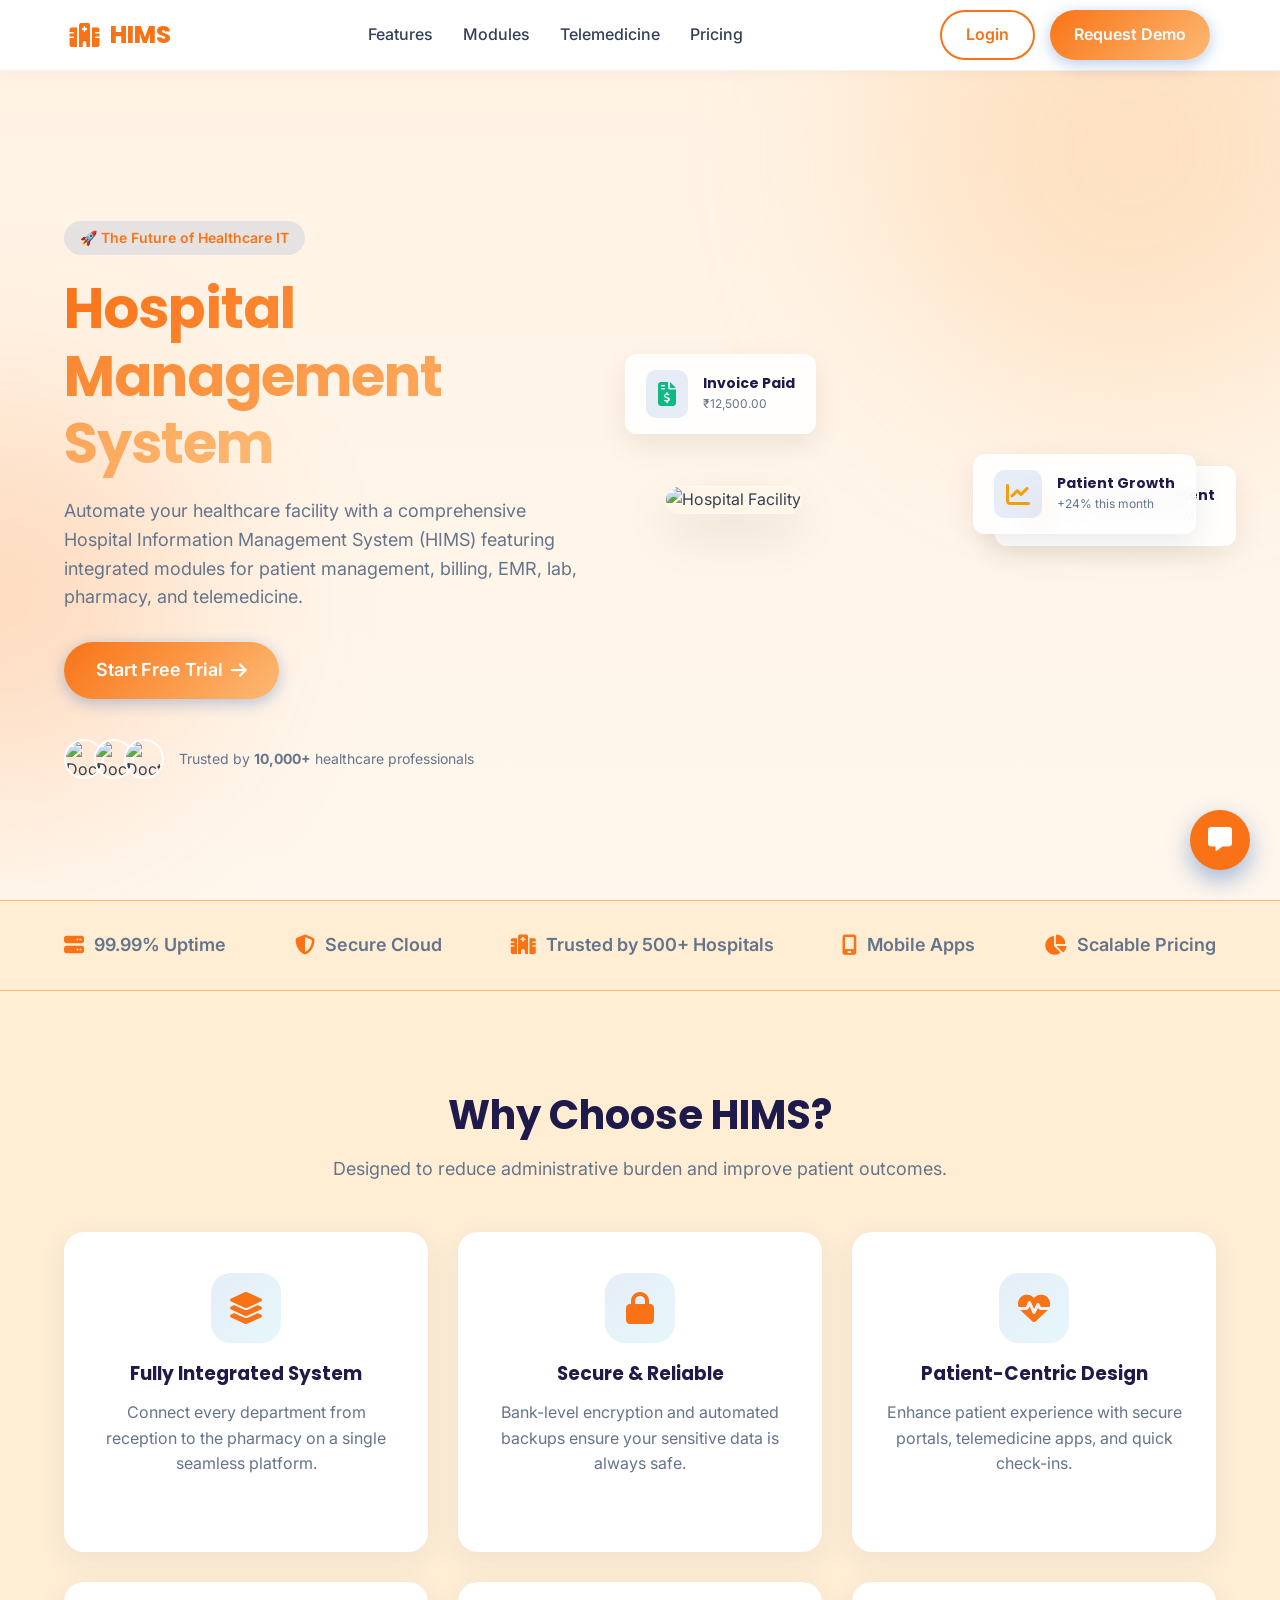
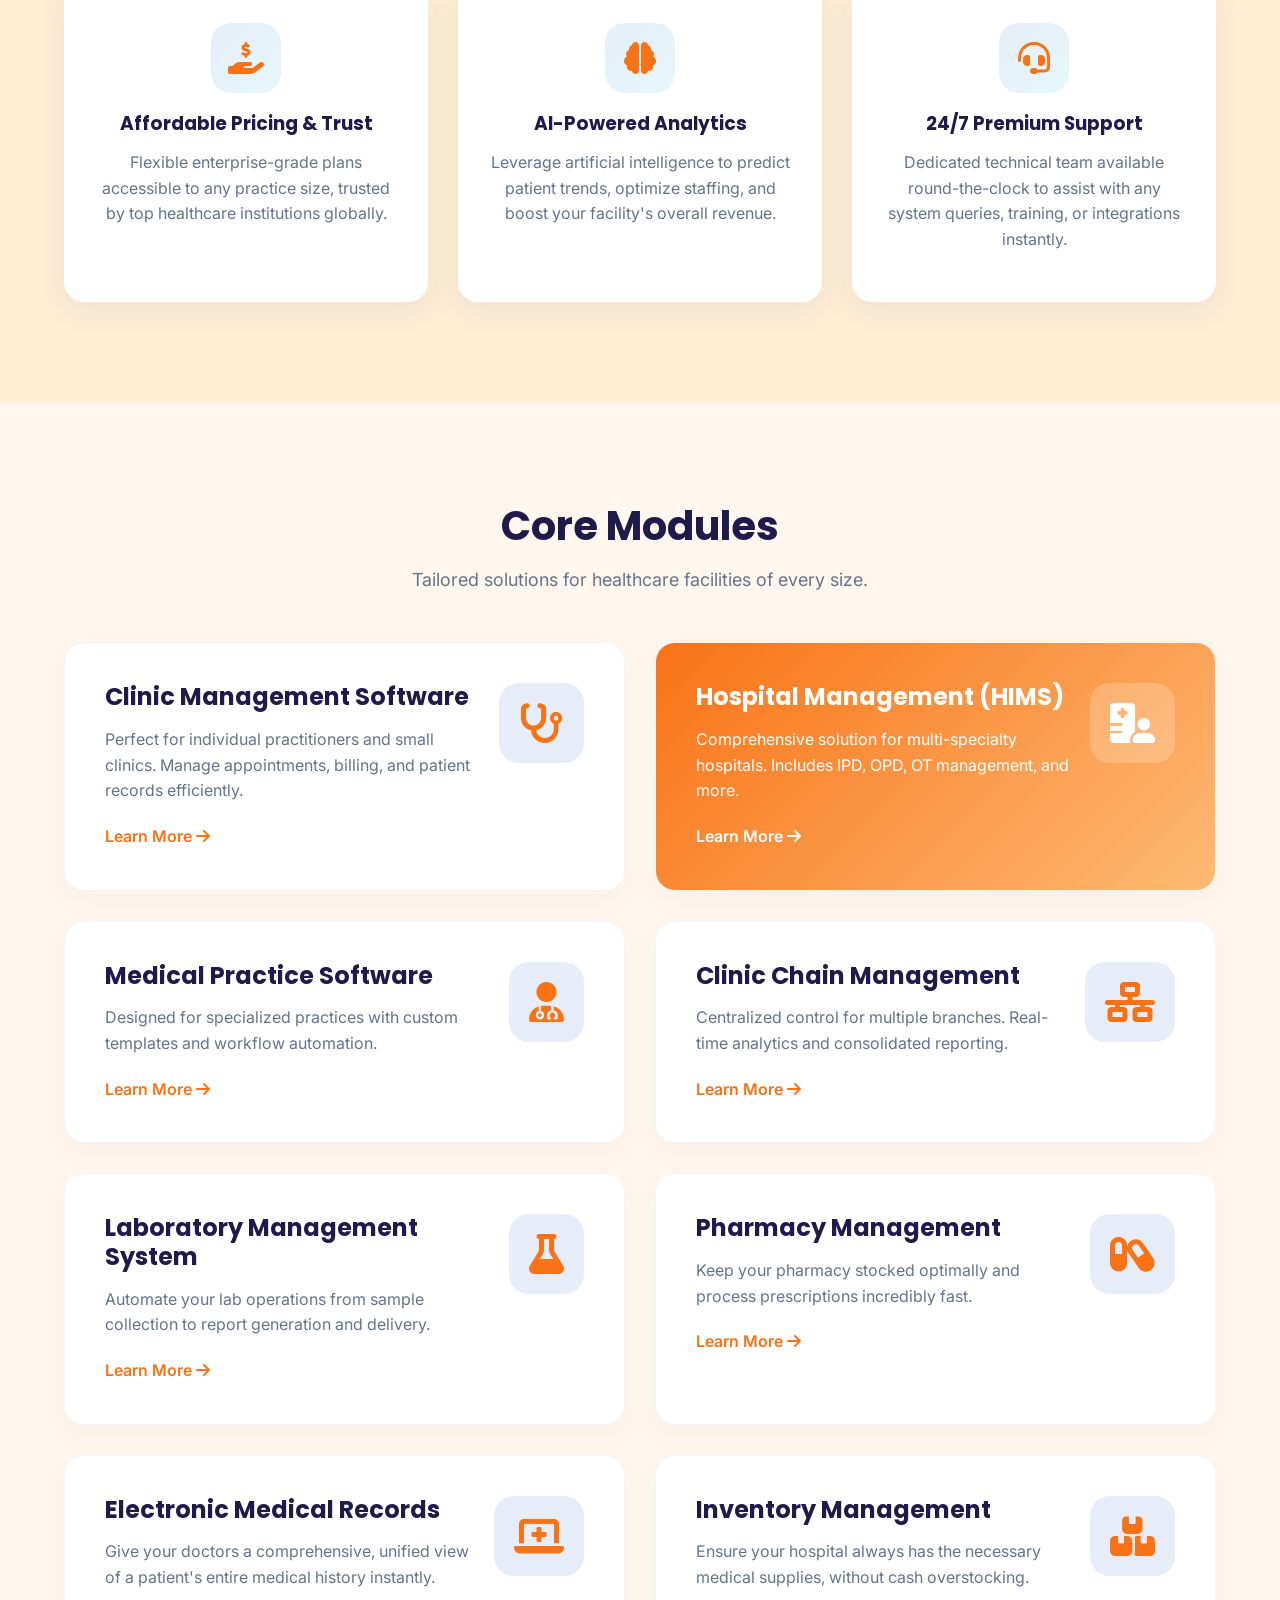
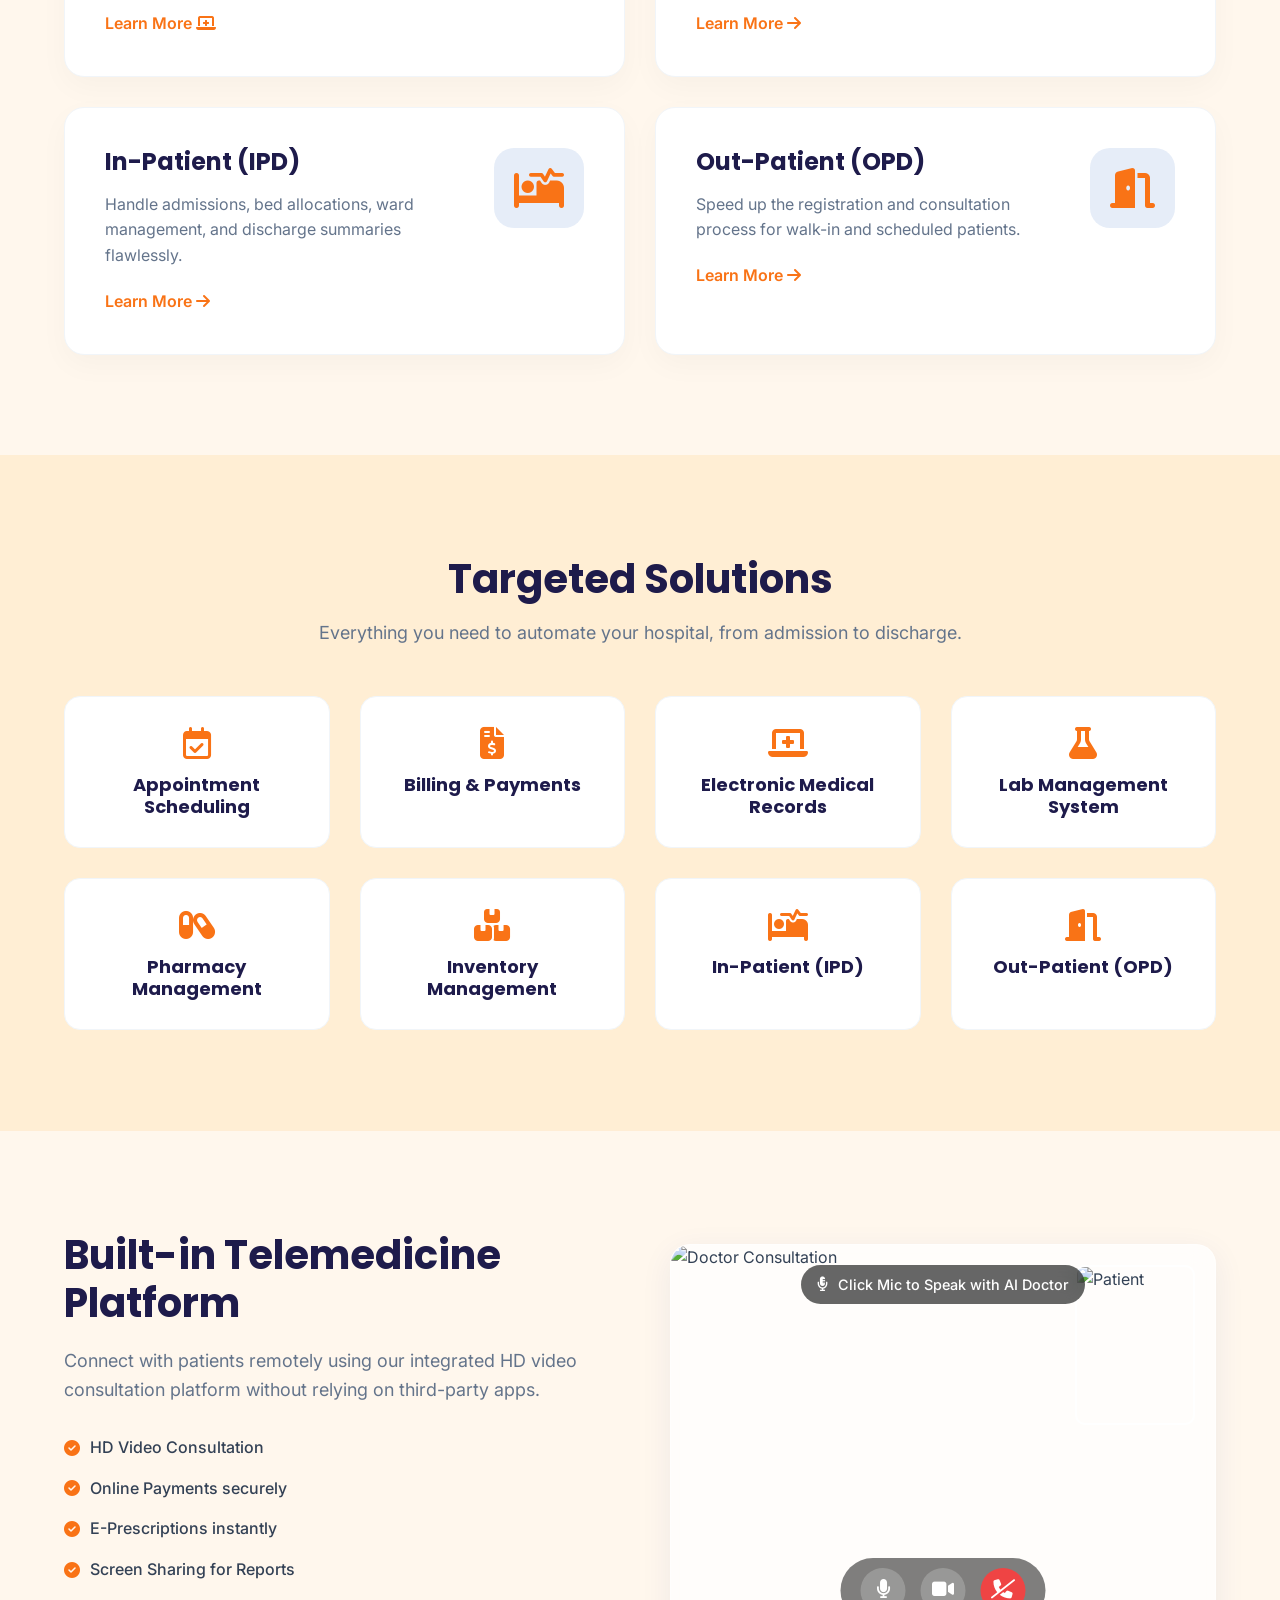
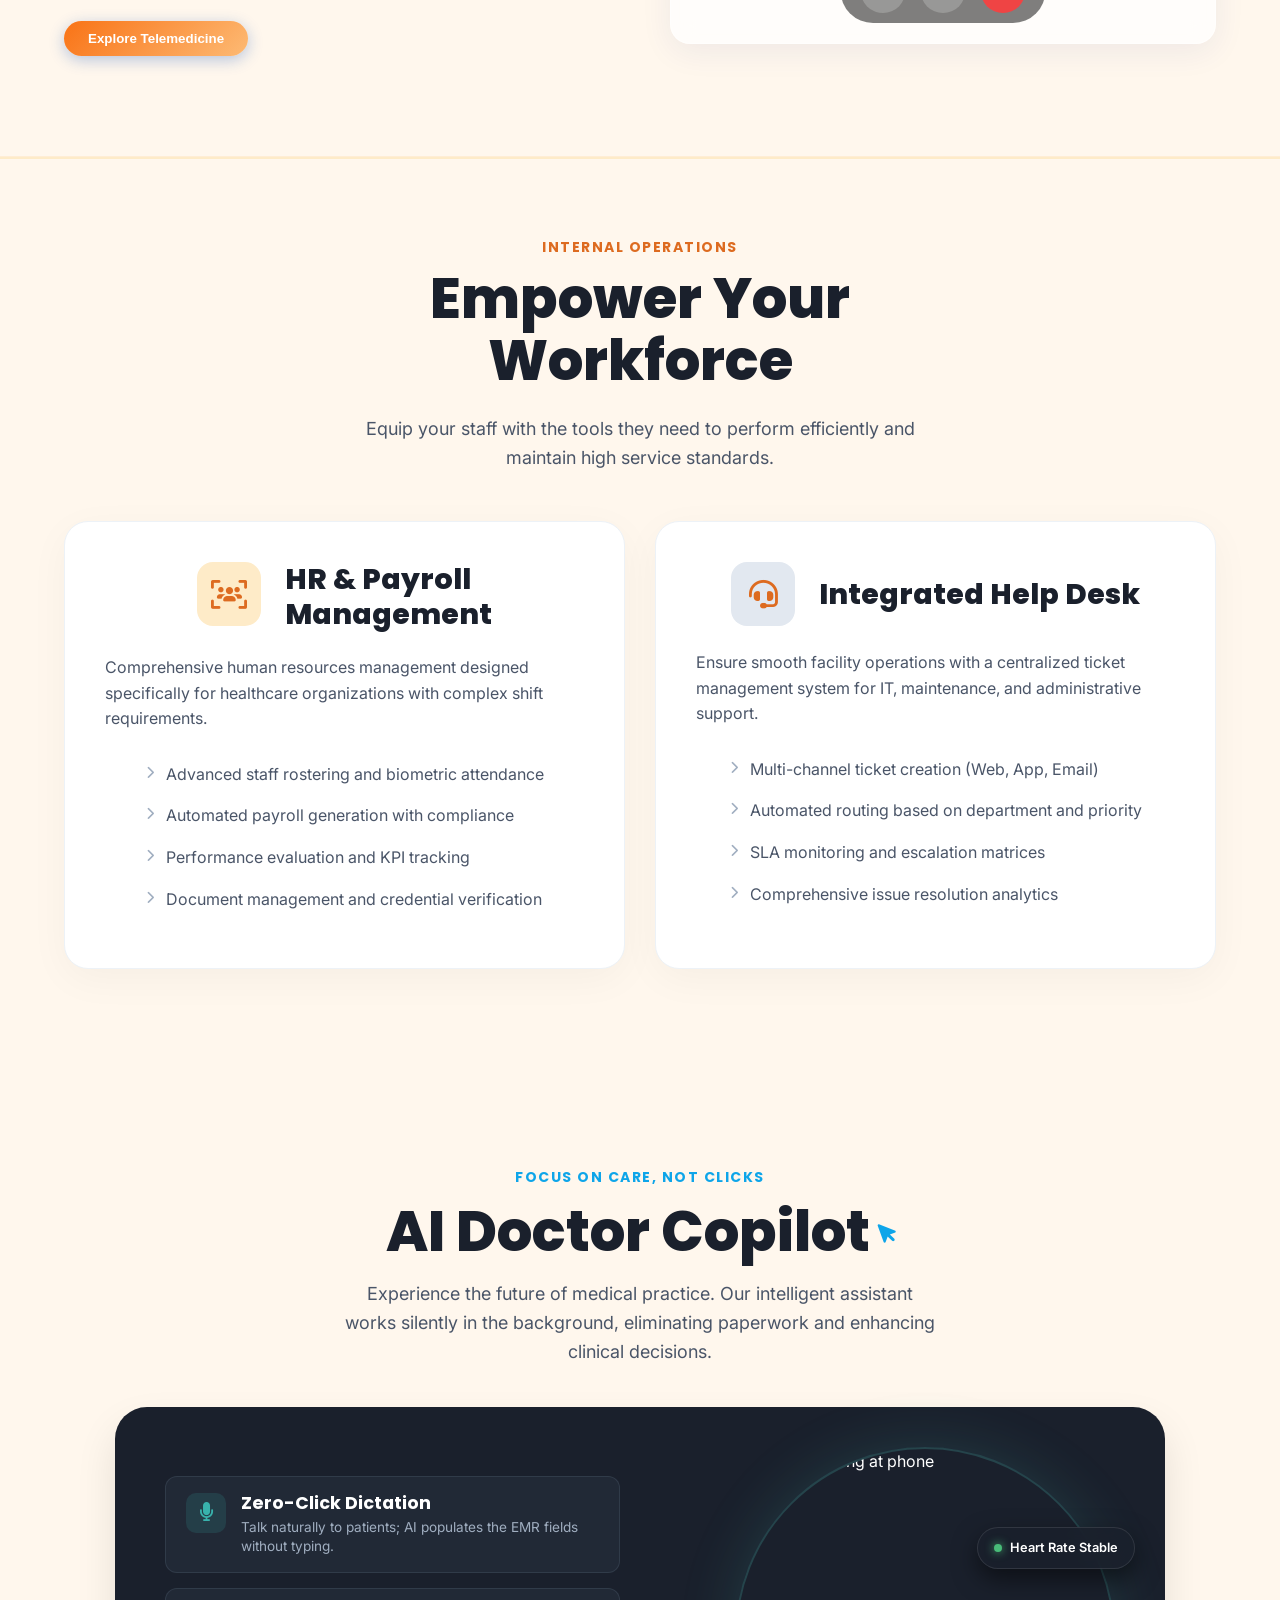
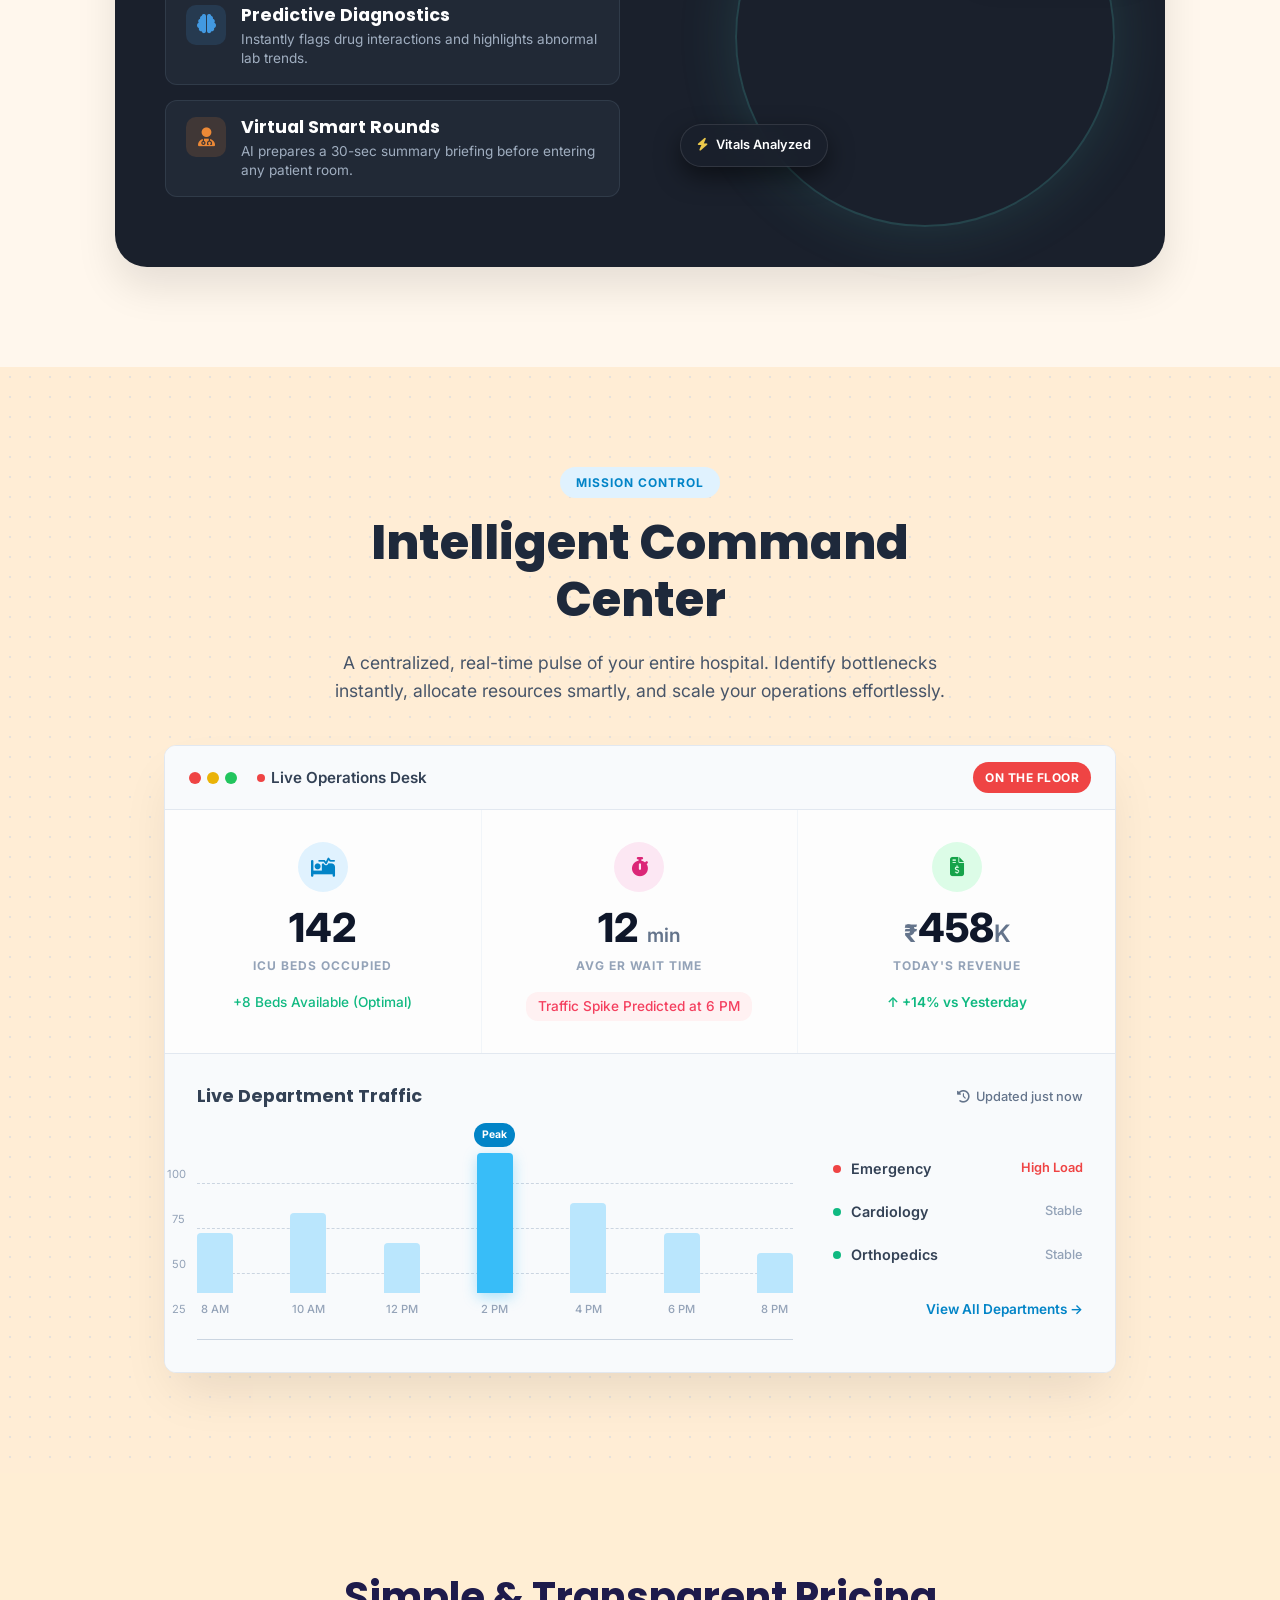
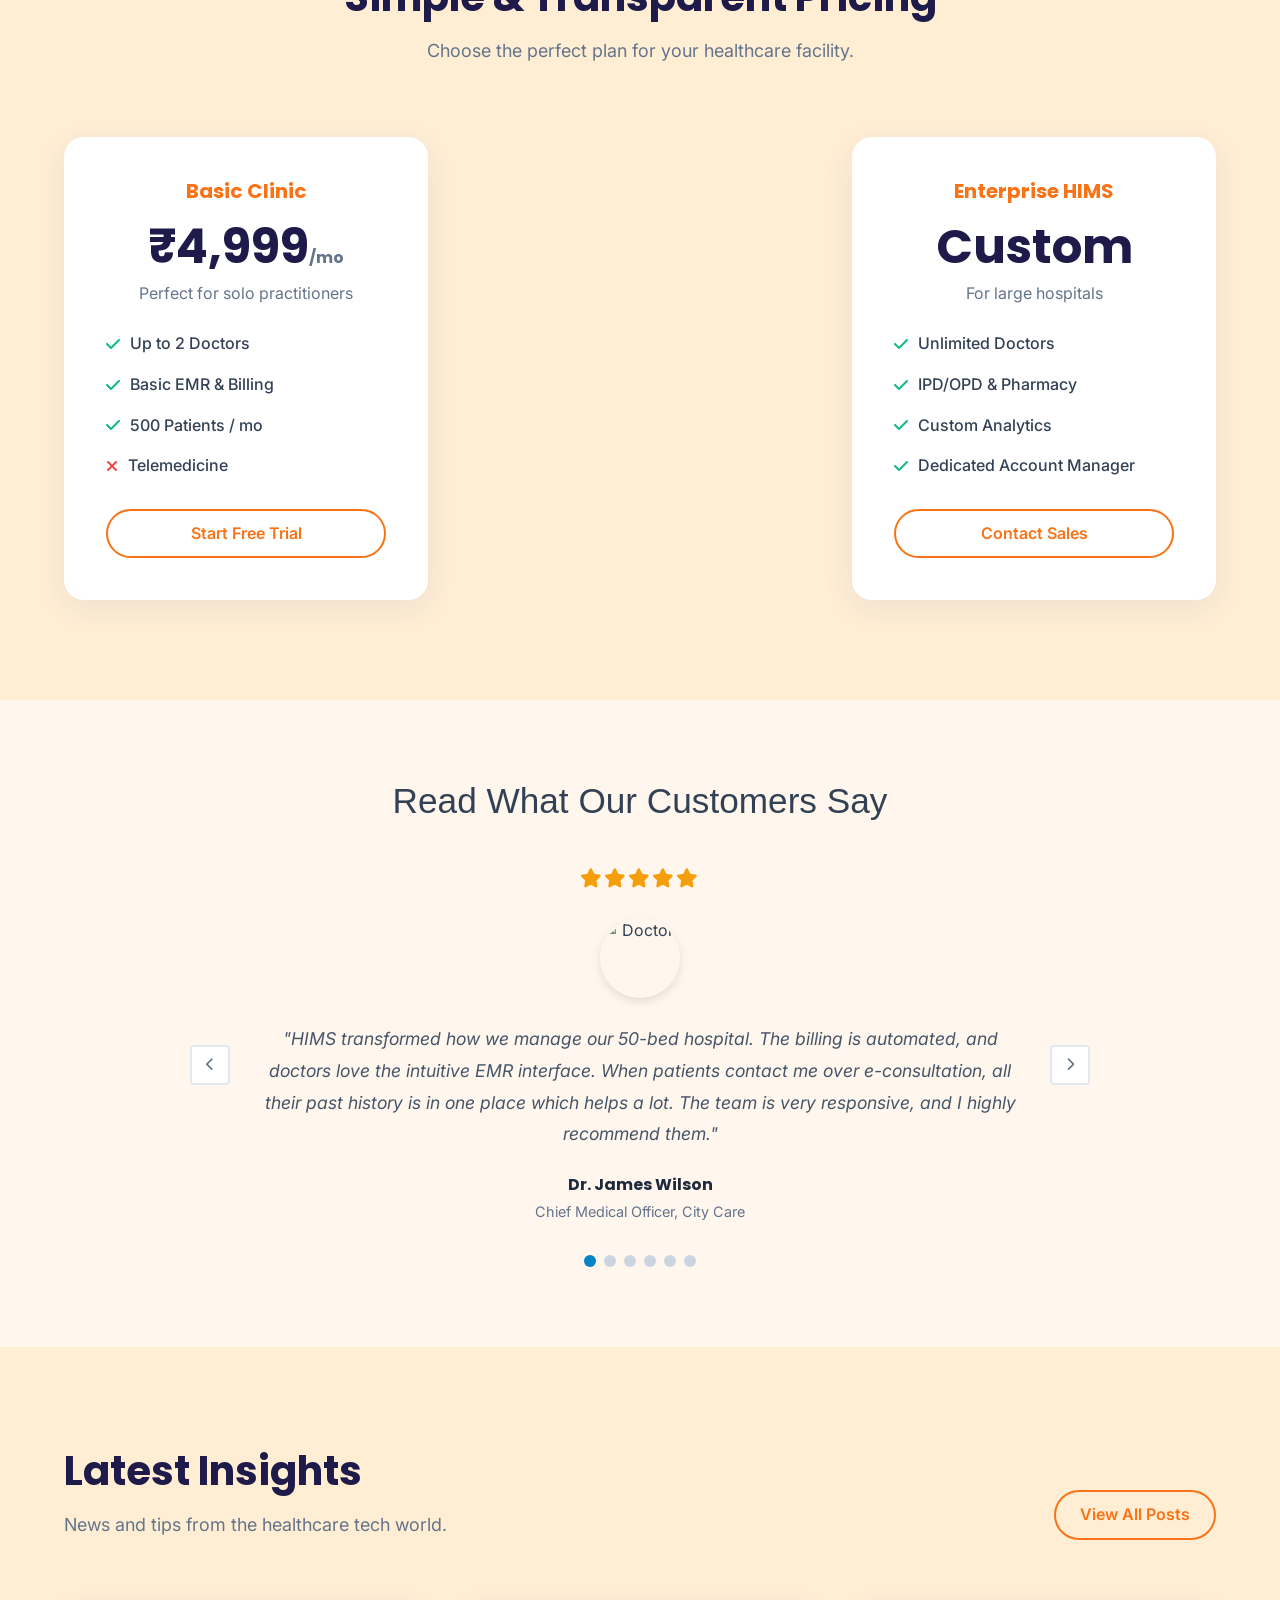
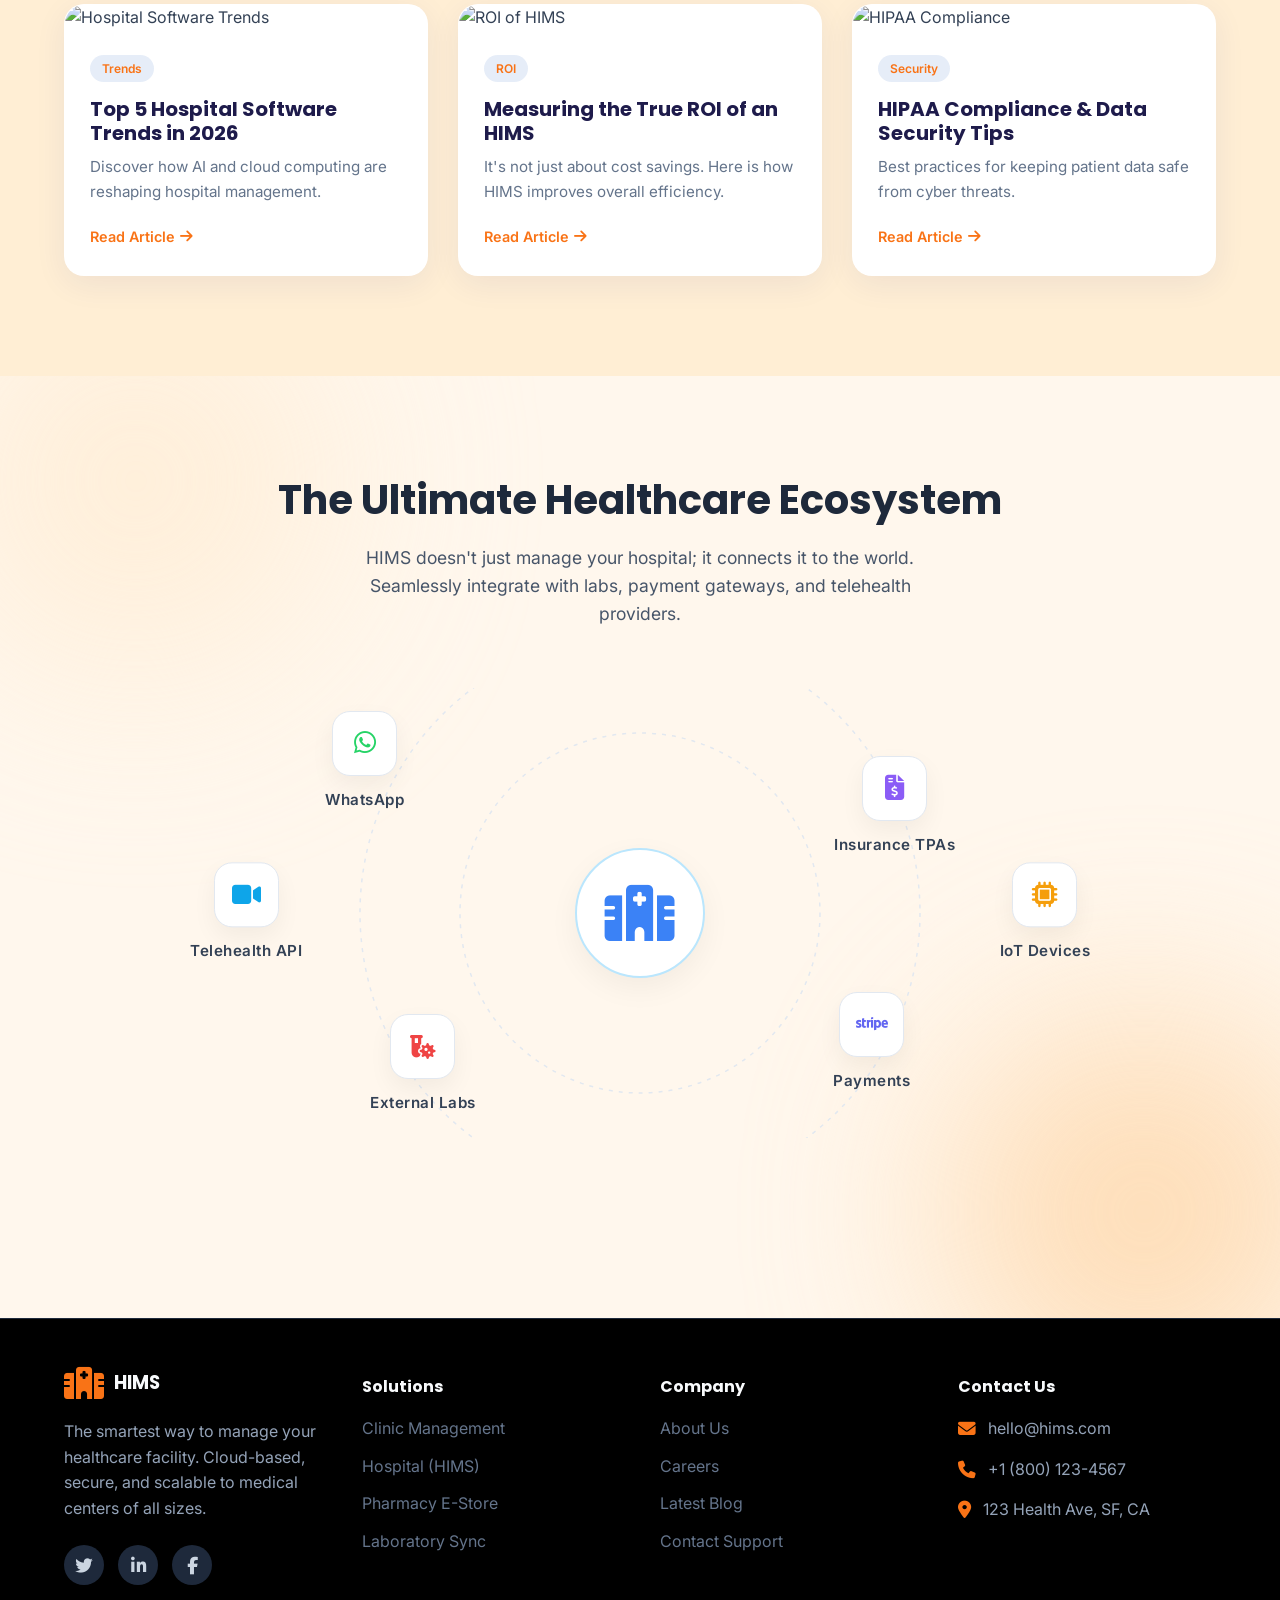
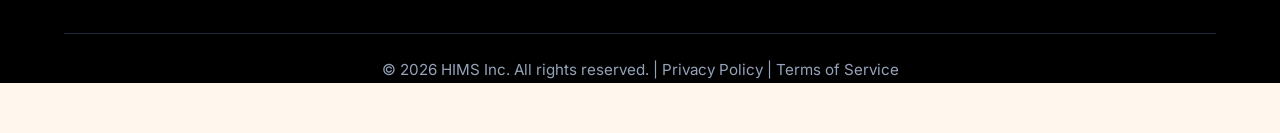
==== commit 8eccf724: "Add files via upload" ====
--- a/index.html
+++ b/index.html
@@ -15,7 +15,7 @@
 </head>
 
 <body>
-    <nav class="navbar glass">
+    <nav class="navbar">
         <div class="container nav-content">
             <div class="logo"><i class="fa-solid fa-hospital"></i> HIMS</div>
             <button class="mobile-menu-btn" id="mobileMenuBtn" aria-label="Toggle menu"><i
@@ -59,36 +59,9 @@
                 </div>
             </div>
             <div class="hero-visual gs-reveal">
-                <div class="mockup-container glass-card">
-                    <div class="mockup-header">
-                        <div class="dots"><span></span><span></span><span></span></div>
-                        <div class="mockup-title">HIMS Dashboard</div>
-                    </div>
-                    <div class="mockup-body">
-                        <div class="mockup-sidebar"></div>
-                        <div class="mockup-content">
-                            <div class="mockup-topbar"></div>
-                            <div class="mockup-stats">
-                                <div class="stat-box">
-                                    <div style="font-size: 10px; color: #64748B; padding: 10px 10px 0;">New Patients
-                                    </div>
-                                    <div style="font-size: 16px; font-weight: 700; padding: 0 10px;">+124</div>
-                                </div>
-                                <div class="stat-box">
-                                    <div style="font-size: 10px; color: #64748B; padding: 10px 10px 0;">Revenue</div>
-                                    <div style="font-size: 16px; font-weight: 700; color: #10B981; padding: 0 10px;">
-                                        $12.5k</div>
-                                </div>
-                                <div class="stat-box">
-                                    <div style="font-size: 10px; color: #64748B; padding: 10px 10px 0;">Consultations
-                                    </div>
-                                    <div style="font-size: 16px; font-weight: 700; padding: 0 10px;">342</div>
-                                </div>
-                            </div>
-                            <div class="mockup-chart"></div>
-                        </div>
-                    </div>
-                </div>
+                <img src="https://images.pexels.com/photos/3844581/pexels-photo-3844581.jpeg?auto=compress&cs=tinysrgb&w=1200"
+                    alt="Hospital Facility"
+                    style="width: 100%; height: 450px; object-fit: cover; border-radius: 20px; box-shadow: 0 20px 50px rgba(0, 0, 0, 0.1); border: 1px solid rgba(255, 255, 255, 0.5);">
                 <div class="floating-card c-1 glass-card">
                     <i class="fa-solid fa-calendar-check color-primary"></i>
                     <div>
@@ -215,6 +188,63 @@
                                 class="fa-solid fa-arrow-right"></i></a>
                     </div>
                     <div class="module-icon"><i class="fa-solid fa-network-wired"></i></div>
+                </div>
+                <!-- 6 New Added Modules -->
+                <div class="module-card gs-reveal">
+                    <div class="module-content">
+                        <h3>Laboratory Management System</h3>
+                        <p>Automate your lab operations from sample collection to report generation and delivery.</p>
+                        <a href="#" data-module="feat-lab" class="btn-text learn-more-btn">Learn More <i
+                                class="fa-solid fa-arrow-right"></i></a>
+                    </div>
+                    <div class="module-icon"><i class="fa-solid fa-flask"></i></div>
+                </div>
+                <div class="module-card gs-reveal">
+                    <div class="module-content">
+                        <h3>Pharmacy Management</h3>
+                        <p>Keep your pharmacy stocked optimally and process prescriptions incredibly fast.</p>
+                        <a href="#" data-module="feat-pharmacy" class="btn-text learn-more-btn">Learn More <i
+                                class="fa-solid fa-arrow-right"></i></a>
+                    </div>
+                    <div class="module-icon"><i class="fa-solid fa-capsules"></i></div>
+                </div>
+                <div class="module-card gs-reveal">
+                    <div class="module-content">
+                        <h3>Electronic Medical Records</h3>
+                        <p>Give your doctors a comprehensive, unified view of a patient's entire medical history
+                            instantly.</p>
+                        <a href="#" data-module="feat-emr" class="btn-text learn-more-btn">Learn More <i
+                                class="fa-solid fa-laptop-medical"></i></a>
+                    </div>
+                    <div class="module-icon"><i class="fa-solid fa-laptop-medical"></i></div>
+                </div>
+                <div class="module-card gs-reveal">
+                    <div class="module-content">
+                        <h3>Inventory Management</h3>
+                        <p>Ensure your hospital always has the necessary medical supplies, without cash overstocking.
+                        </p>
+                        <a href="#" data-module="feat-inventory" class="btn-text learn-more-btn">Learn More <i
+                                class="fa-solid fa-arrow-right"></i></a>
+                    </div>
+                    <div class="module-icon"><i class="fa-solid fa-boxes-stacked"></i></div>
+                </div>
+                <div class="module-card gs-reveal">
+                    <div class="module-content">
+                        <h3>In-Patient (IPD)</h3>
+                        <p>Handle admissions, bed allocations, ward management, and discharge summaries flawlessly.</p>
+                        <a href="#" data-module="feat-ipd" class="btn-text learn-more-btn">Learn More <i
+                                class="fa-solid fa-arrow-right"></i></a>
+                    </div>
+                    <div class="module-icon"><i class="fa-solid fa-bed-pulse"></i></div>
+                </div>
+                <div class="module-card gs-reveal">
+                    <div class="module-content">
+                        <h3>Out-Patient (OPD)</h3>
+                        <p>Speed up the registration and consultation process for walk-in and scheduled patients.</p>
+                        <a href="#" data-module="feat-opd" class="btn-text learn-more-btn">Learn More <i
+                                class="fa-solid fa-arrow-right"></i></a>
+                    </div>
+                    <div class="module-icon"><i class="fa-solid fa-door-open"></i></div>
                 </div>
             </div>
         </div>
@@ -621,7 +651,8 @@
     </section>
 
     <!-- Telemedicine -->
-    <section class="telemedicine section-padding" id="telemedicine">
+    <section class="telemedicine section-padding" id="telemedicine"
+        style="background-color: #fff7ed; border-top: 1px solid #ffedd5; border-bottom: 1px solid #ffedd5;">
         <div class="container tele-container">
             <div class="tele-text gs-reveal">
                 <h2>Built-in Telemedicine Platform</h2>
@@ -633,12 +664,12 @@
                     <li><i class="fa-solid fa-check-circle color-primary"></i> E-Prescriptions instantly</li>
                     <li><i class="fa-solid fa-check-circle color-primary"></i> Screen Sharing for Reports</li>
                 </ul>
-                <a href="#" data-module="telemedicine" class="btn btn-primary mt-4 learn-more-btn">Explore
-                    Telemedicine</a>
+                <button id="exploreTeleBtn" class="btn btn-primary mt-4">Explore Telemedicine</button>
             </div>
             <div class="tele-visual gs-reveal">
-                <div class="video-ui glass-card">
-                    <img src="https://images.pexels.com/photos/5327656/pexels-photo-5327656.jpeg?auto=compress&cs=tinysrgb&w=800"
+                <div class="video-ui glass-card" id="teleVideoUI">
+                    <button class="exit-fullscreen-btn" id="exitTeleBtn"><i class="fa-solid fa-xmark"></i></button>
+                    <img src="https://images.pexels.com/photos/4173251/pexels-photo-4173251.jpeg?auto=compress&cs=tinysrgb&w=1920"
                         alt="Doctor Consultation" class="video-bg" id="mainVideo">
 
                     <!-- AI Voice Overlay -->
@@ -666,134 +697,480 @@
         </div>
     </section>
 
-    <!-- Dashboard Preview -->
-    <section class="dashboard-preview section-padding text-center" style="background-color: #ffeed4;">
-        <div class="container container-sm">
-            <div class="section-title gs-reveal">
-                <h2>Real-Time Analytics & Insights</h2>
-                <p style="color: var(--text-light);">Make data-driven decisions with detailed dashboards, revenue
-                    graphs, doctor
-                    activity logs, and patient statistics.</p>
-            </div>
-
-            <div class="stats-counter grid grid-4 pt-4 pb-5 gs-reveal">
-                <div>
-                    <h3 class="counter" data-target="250">0</h3><span class="suffix">+</span>
-                    <p>Daily Patients</p>
-                </div>
-                <div>
-                    <h3 class="counter" data-target="98">0</h3><span class="suffix">%</span>
-                    <p>Patient Satisfaction</p>
-                </div>
-                <div>
-                    <h3 class="counter" data-target="150">0</h3><span class="suffix">k+</span>
-                    <p>Consultations</p>
-                </div>
-                <div>
-                    <h3 class="counter" data-target="12">0</h3><span class="suffix">hrs</span>
-                    <p>Time Saved/Week</p>
-                </div>
-            </div>
-
-            <div class="dash-img-wrapper gs-reveal">
-                <div class="glass-card dash-mock">
-                    <div class="chart-bars">
-                        <div class="bar" style="height: 40%"><span>Mon</span></div>
-                        <div class="bar" style="height: 60%"><span>Tue</span></div>
-                        <div class="bar" style="height: 80%"><span>Wed</span></div>
-                        <div class="bar" style="height: 50%"><span>Thu</span></div>
-                        <div class="bar" style="height: 90%"><span>Fri</span></div>
-                        <div class="bar" style="height: 70%"><span>Sat</span></div>
-                        <div class="bar" style="height: 30%"><span>Sun</span></div>
-                    </div>
+    <!-- Internal Operations Section -->
+    <section class="internal-ops section-padding"
+        style="background-color: #FFF7ED; padding-top: 80px; padding-bottom: 100px; border-top: 2px solid #FEEBC8;">
+        <div class="container container-sm text-center gs-reveal">
+            <h5
+                style="color: #DD6B20; font-size: 0.875rem; font-weight: 700; letter-spacing: 1.5px; text-transform: uppercase; margin-bottom: 12px;">
+                INTERNAL OPERATIONS</h5>
+            <h2 style="font-size: 3.5rem; font-weight: 800; color: #1A202C; line-height: 1.1; margin-bottom: 24px;">
+                Empower Your<br>Workforce</h2>
+            <p style="color: #4A5568; font-size: 1.125rem; max-width: 600px; margin: 0 auto; line-height: 1.6;">Equip
+                your staff with the tools they need to perform efficiently and maintain high service standards.</p>
+        </div>
+
+        <div class="container mt-5" style="max-width: 1200px;">
+            <div class="grid grid-2 gs-reveal">
+                <!-- Card 1 -->
+                <div class="feature-card hover-lift"
+                    style="background: white; border-radius: 24px; padding: 40px; box-shadow: 0 10px 40px rgba(0,0,0,0.04); border: 1px solid #edf2f7; position: relative; text-align: left;">
+
+                    <div style="display: flex; align-items: flex-start; gap: 24px; margin-bottom: 24px;">
+                        <div
+                            style="width: 64px; height: 64px; background-color: #FEEBC8; color: #DD6B20; border-radius: 16px; display: flex; align-items: center; justify-content: center; font-size: 1.8rem; flex-shrink: 0;">
+                            <i class="fa-solid fa-users-viewfinder"></i>
+                        </div>
+                        <div>
+                            <h3
+                                style="font-size: 1.8rem; font-weight: 800; color: #1A202C; margin: 0; line-height: 1.2;">
+                                HR & Payroll<br>Management</h3>
+                        </div>
+                    </div>
+
+                    <p style="color: #4A5568; font-size: 1rem; line-height: 1.6; margin-bottom: 30px;">
+                        Comprehensive human resources management designed specifically for healthcare organizations with
+                        complex shift requirements.
+                    </p>
+
+                    <ul style="list-style: none; padding: 0; margin: 0; color: #4A5568;">
+                        <li
+                            style="display: flex; align-items: flex-start; gap: 12px; margin-bottom: 16px; font-size: 1rem;">
+                            <i class="fa-solid fa-chevron-right"
+                                style="color: #a0aec0; font-size: 0.8rem; margin-top: 5px;"></i>
+                            <span>Advanced staff rostering and biometric attendance</span>
+                        </li>
+                        <li
+                            style="display: flex; align-items: flex-start; gap: 12px; margin-bottom: 16px; font-size: 1rem;">
+                            <i class="fa-solid fa-chevron-right"
+                                style="color: #a0aec0; font-size: 0.8rem; margin-top: 5px;"></i>
+                            <span>Automated payroll generation with compliance</span>
+                        </li>
+                        <li
+                            style="display: flex; align-items: flex-start; gap: 12px; margin-bottom: 16px; font-size: 1rem;">
+                            <i class="fa-solid fa-chevron-right"
+                                style="color: #a0aec0; font-size: 0.8rem; margin-top: 5px;"></i>
+                            <span>Performance evaluation and KPI tracking</span>
+                        </li>
+                        <li
+                            style="display: flex; align-items: flex-start; gap: 12px; margin-bottom: 16px; font-size: 1rem;">
+                            <i class="fa-solid fa-chevron-right"
+                                style="color: #a0aec0; font-size: 0.8rem; margin-top: 5px;"></i>
+                            <span>Document management and credential verification</span>
+                        </li>
+                    </ul>
+                </div>
+
+                <!-- Card 2 -->
+                <div class="feature-card hover-lift"
+                    style="background: white; border-radius: 24px; padding: 40px; box-shadow: 0 10px 40px rgba(0,0,0,0.04); border: 1px solid #edf2f7; position: relative; text-align: left;">
+
+                    <div style="display: flex; align-items: flex-start; gap: 24px; margin-bottom: 24px;">
+                        <div
+                            style="width: 64px; height: 64px; background-color: #E2E8F0; color: #DD6B20; border-radius: 16px; display: flex; align-items: center; justify-content: center; font-size: 1.8rem; flex-shrink: 0;">
+                            <i class="fa-solid fa-headset"></i>
+                        </div>
+                        <div style="display: flex; align-items: center; height: 64px;">
+                            <h3
+                                style="font-size: 1.8rem; font-weight: 800; color: #1A202C; margin: 0; line-height: 1.2;">
+                                Integrated Help Desk</h3>
+                        </div>
+                    </div>
+
+                    <p style="color: #4A5568; font-size: 1rem; line-height: 1.6; margin-bottom: 30px;">
+                        Ensure smooth facility operations with a centralized ticket management system for IT,
+                        maintenance, and administrative support.
+                    </p>
+
+                    <ul style="list-style: none; padding: 0; margin: 0; color: #4A5568;">
+                        <li
+                            style="display: flex; align-items: flex-start; gap: 12px; margin-bottom: 16px; font-size: 1rem;">
+                            <i class="fa-solid fa-chevron-right"
+                                style="color: #a0aec0; font-size: 0.8rem; margin-top: 5px;"></i>
+                            <span>Multi-channel ticket creation (Web, App, Email)</span>
+                        </li>
+                        <li
+                            style="display: flex; align-items: flex-start; gap: 12px; margin-bottom: 16px; font-size: 1rem;">
+                            <i class="fa-solid fa-chevron-right"
+                                style="color: #a0aec0; font-size: 0.8rem; margin-top: 5px;"></i>
+                            <span>Automated routing based on department and priority</span>
+                        </li>
+                        <li
+                            style="display: flex; align-items: flex-start; gap: 12px; margin-bottom: 16px; font-size: 1rem;">
+                            <i class="fa-solid fa-chevron-right"
+                                style="color: #a0aec0; font-size: 0.8rem; margin-top: 5px;"></i>
+                            <span>SLA monitoring and escalation matrices</span>
+                        </li>
+                        <li
+                            style="display: flex; align-items: flex-start; gap: 12px; margin-bottom: 16px; font-size: 1rem;">
+                            <i class="fa-solid fa-chevron-right"
+                                style="color: #a0aec0; font-size: 0.8rem; margin-top: 5px;"></i>
+                            <span>Comprehensive issue resolution analytics</span>
+                        </li>
+                    </ul>
                 </div>
             </div>
         </div>
     </section>
 
-    <!-- ROI Calculator -->
-    <section class="roi-section section-padding bg-light">
-        <div class="container">
-            <div class="roi-container glass-card gs-reveal">
-                <div class="roi-text">
-                    <h2>Calculate Your ROI</h2>
-                    <p>See how much time and money HIMS can save your facility by reducing manual work.</p>
-                    <div class="roi-input-group">
-                        <label>Number of Doctors</label>
-                        <input type="range" id="docSlider" min="1" max="50" value="5">
-                        <span id="docCount">5</span>
-                    </div>
-                    <div class="roi-input-group">
-                        <label>Daily Patients per Doctor</label>
-                        <input type="range" id="patSlider" min="10" max="100" value="30">
-                        <span id="patCount">30</span>
-                    </div>
-                </div>
-                <div class="roi-result">
-                    <p>Estimated Monthly Savings</p>
-                    <h2 class="color-primary" id="savingsAmount">₹4,50,000</h2>
-                    <p class="small-text">+ 120 hours of administrative work saved.</p>
-                    <a href="#" data-module="roi-breakdown" class="btn btn-primary mt-3 learn-more-btn">See Detailed
-                        Breakdown</a>
+
+
+    <!-- AI Doctor Copilot Section -->
+    <section class="ai-copilot section-padding" style="background-color: #fff7ed;" id="ai-intelligence">
+
+        <div class="container container-sm text-center gs-reveal" style="margin-bottom: 40px;">
+            <h5
+                style="color: #0ea5e9; font-size: 0.875rem; font-weight: 700; letter-spacing: 1.5px; text-transform: uppercase; margin-bottom: 12px;">
+                FOCUS ON CARE, NOT CLICKS</h5>
+            <h2
+                style="font-size: 3.5rem; font-weight: 800; color: #1A202C; margin-bottom: 15px; display: flex; justify-content: center; align-items: center; gap: 10px;">
+                AI Doctor Copilot
+                <i class="fa-solid fa-arrow-pointer"
+                    style="font-size: 1.5rem; transform: rotate(-20deg); color: #0ea5e9;"></i>
+            </h2>
+            <p style="color: #4A5568; font-size: 1.125rem; max-width: 600px; margin: 0 auto; line-height: 1.6;">
+                Experience the future of medical practice. Our intelligent assistant works silently in the background,
+                eliminating paperwork and enhancing clinical decisions.
+            </p>
+        </div>
+
+        <div class="container container-sm"
+            style="max-width: 1050px; text-align: left; background-color: #1A202C; color: white; border-radius: 32px; padding: 40px 50px; box-shadow: 0 20px 40px rgba(0,0,0,0.1);">
+            <div class="grid grid-2 gs-reveal" style="align-items: center; gap: 40px;">
+                <!-- Left Content: Text and Cards -->
+                <div class="ai-content">
+                    <!-- Feature Cards Stack -->
+                    <div style="display: flex; flex-direction: column; gap: 15px;">
+                        <!-- Card 1 -->
+                        <div class="ai-feature-box hover-lift"
+                            style="background: rgba(45, 55, 72, 0.4); border: 1px solid rgba(113, 128, 150, 0.2); border-radius: 12px; padding: 16px 20px; display: flex; gap: 15px; align-items: flex-start; transition: all 0.3s ease;">
+                            <div
+                                style="width: 40px; height: 40px; background-color: rgba(56, 178, 172, 0.15); color: #38B2AC; border-radius: 10px; display: flex; align-items: center; justify-content: center; font-size: 1.2rem; flex-shrink: 0;">
+                                <i class="fa-solid fa-microphone"></i>
+                            </div>
+                            <div>
+                                <h4 style="color: white; font-size: 1.1rem; font-weight: 700; margin-bottom: 4px;">
+                                    Zero-Click Dictation</h4>
+                                <p style="color: #A0AEC0; font-size: 0.85rem; margin: 0; line-height: 1.4;">Talk
+                                    naturally to patients; AI populates the EMR fields without typing.</p>
+                            </div>
+                        </div>
+
+                        <!-- Card 2 -->
+                        <div class="ai-feature-box hover-lift"
+                            style="background: rgba(45, 55, 72, 0.4); border: 1px solid rgba(113, 128, 150, 0.2); border-radius: 12px; padding: 16px 20px; display: flex; gap: 15px; align-items: flex-start; transition: all 0.3s ease;">
+                            <div
+                                style="width: 40px; height: 40px; background-color: rgba(66, 153, 225, 0.15); color: #4299E1; border-radius: 10px; display: flex; align-items: center; justify-content: center; font-size: 1.2rem; flex-shrink: 0;">
+                                <i class="fa-solid fa-brain"></i>
+                            </div>
+                            <div>
+                                <h4 style="color: white; font-size: 1.1rem; font-weight: 700; margin-bottom: 4px;">
+                                    Predictive Diagnostics</h4>
+                                <p style="color: #A0AEC0; font-size: 0.85rem; margin: 0; line-height: 1.4;">Instantly
+                                    flags drug interactions and highlights abnormal lab trends.</p>
+                            </div>
+                        </div>
+
+                        <!-- Card 3 -->
+                        <div class="ai-feature-box hover-lift"
+                            style="background: rgba(45, 55, 72, 0.4); border: 1px solid rgba(113, 128, 150, 0.2); border-radius: 12px; padding: 16px 20px; display: flex; gap: 15px; align-items: flex-start; transition: all 0.3s ease;">
+                            <div
+                                style="width: 40px; height: 40px; background-color: rgba(237, 137, 54, 0.15); color: #ED8936; border-radius: 10px; display: flex; align-items: center; justify-content: center; font-size: 1.2rem; flex-shrink: 0;">
+                                <i class="fa-solid fa-user-doctor"></i>
+                            </div>
+                            <div>
+                                <h4 style="color: white; font-size: 1.1rem; font-weight: 700; margin-bottom: 4px;">
+                                    Virtual Smart Rounds</h4>
+                                <p style="color: #A0AEC0; font-size: 0.85rem; margin: 0; line-height: 1.4;">AI prepares
+                                    a 30-sec summary briefing before entering any patient room.</p>
+                            </div>
+                        </div>
+                    </div>
+                </div>
+
+                <!-- Right Content: Circular Image & Badges -->
+                <div class="ai-visual gs-reveal"
+                    style="position: relative; display: flex; justify-content: flex-end; align-items: center;">
+                    <!-- Circular Mask -->
+                    <div
+                        style="width: 380px; height: 380px; border-radius: 50%; overflow: hidden; position: relative; box-shadow: 0 0 60px rgba(79, 209, 197, 0.15); border: 2px solid rgba(79, 209, 197, 0.2);">
+                        <img src="https://images.pexels.com/photos/5215024/pexels-photo-5215024.jpeg?auto=compress&cs=tinysrgb&w=800"
+                            alt="Doctor looking at phone"
+                            style="width: 100%; height: 100%; object-fit: cover; object-position: center 30%;">
+                    </div>
+
+                    <!-- Floating Badge 1 (Top Right) -->
+                    <div class="floating-badge hover-lift"
+                        style="position: absolute; top: 80px; right: -20px; background: rgba(26, 32, 44, 0.85); backdrop-filter: blur(10px); border: 1px solid rgba(255,255,255,0.1); padding: 10px 16px; border-radius: 30px; display: flex; align-items: center; gap: 8px; color: white; font-weight: 600; font-size: 0.8rem; box-shadow: 0 10px 25px rgba(0,0,0,0.5);">
+                        <div
+                            style="width: 8px; height: 8px; background-color: #48BB78; border-radius: 50%; box-shadow: 0 0 10px #48BB78;">
+                        </div>
+                        Heart Rate Stable
+                    </div>
+
+                    <!-- Floating Badge 2 (Bottom Left) -->
+                    <div class="floating-badge hover-lift"
+                        style="position: absolute; bottom: 60px; left: 20px; background: rgba(26, 32, 44, 0.85); backdrop-filter: blur(10px); border: 1px solid rgba(255,255,255,0.1); padding: 10px 16px; border-radius: 30px; display: flex; align-items: center; gap: 8px; color: white; font-weight: 600; font-size: 0.8rem; box-shadow: 0 10px 25px rgba(0,0,0,0.5);">
+                        <i class="fa-solid fa-bolt" style="color: #ECC94B;"></i>
+                        Vitals Analyzed
+                    </div>
                 </div>
             </div>
         </div>
     </section>
 
-    <!-- AI Intelligence Section -->
-    <section class="ai-intelligence section-padding text-center" style="background-color: #ffeed4;"
-        id="ai-intelligence">
-        <div class="container container-sm text-center gs-reveal">
-            <div class="badge"
-                style="background: var(--white); color: var(--primary); border: 1px solid var(--primary);">✨ Future of
-                Healthcare</div>
-            <h2 style="color: var(--dark); margin-top: 15px;">AI-Powered Hospital Intelligence</h2>
-            <p style="color: var(--text-light); margin-top: 15px;">Leverage our proprietary machine learning algorithms
-                to predict patient flow, manage resources, and automatically assist with diagnostics.</p>
-        </div>
-
-        <div class="container">
-            <div class="grid grid-3 pt-5 gs-reveal">
-                <!-- AI Feature 1 -->
-                <div class="ai-card glass-card hover-lift"
-                    style="background: var(--white); border: 1px solid #f1f5f9; box-shadow: 0 10px 30px rgba(0,0,0,0.05); padding: 40px 30px; border-radius: 20px; text-align: left; position: relative; overflow: hidden;">
-                    <div class="ai-glow"
-                        style="position: absolute; top: -50px; right: -50px; width: 150px; height: 150px; background: var(--secondary); filter: blur(70px); opacity: 0.3; border-radius: 50%;">
-                    </div>
-                    <div class="ai-icon" style="font-size: 2.5rem; color: var(--secondary); margin-bottom: 20px;">
-                        <i class="fa-solid fa-brain"></i>
-                    </div>
-                    <h3 style="color: var(--dark); margin-bottom: 15px; font-size: 1.4rem;">Predictive Admission</h3>
-                    <p style="color: var(--text-light);">AI analyzes historical data and seasonal trends to predict OPD
-                        walk-ins and IPD admissions with 94% accuracy, ensuring you are never understaffed.</p>
-                </div>
-
-                <!-- AI Feature 2 -->
-                <div class="ai-card glass-card hover-lift"
-                    style="background: var(--white); border: 1px solid #f1f5f9; box-shadow: 0 10px 30px rgba(0,0,0,0.05); padding: 40px 30px; border-radius: 20px; text-align: left; position: relative; overflow: hidden; transform: translateY(-20px);">
-                    <div class="ai-glow"
-                        style="position: absolute; bottom: -50px; left: -50px; width: 150px; height: 150px; background: var(--primary); filter: blur(70px); opacity: 0.4; border-radius: 50%;">
-                    </div>
-                    <div class="ai-icon" style="font-size: 2.5rem; color: var(--primary); margin-bottom: 20px;">
-                        <i class="fa-solid fa-file-waveform"></i>
-                    </div>
-                    <h3 style="color: var(--dark); margin-bottom: 15px; font-size: 1.4rem;">Smart Auto-Coding</h3>
-                    <p style="color: var(--text-light);">Natural Language Processing (NLP) automatically scans doctor's
-                        clinical notes to suggest accurate ICD-10 diagnostic and billing codes instantly.</p>
-                </div>
-
-                <!-- AI Feature 3 -->
-                <div class="ai-card glass-card hover-lift"
-                    style="background: var(--white); border: 1px solid #f1f5f9; box-shadow: 0 10px 30px rgba(0,0,0,0.05); padding: 40px 30px; border-radius: 20px; text-align: left; position: relative; overflow: hidden;">
-                    <div class="ai-glow"
-                        style="position: absolute; top: 50%; right: -50px; width: 150px; height: 150px; background: #10B981; filter: blur(70px); opacity: 0.2; border-radius: 50%;">
-                    </div>
-                    <div class="ai-icon" style="font-size: 2.5rem; color: #10B981; margin-bottom: 20px;">
-                        <i class="fa-solid fa-pills"></i>
-                    </div>
-                    <h3 style="color: var(--dark); margin-bottom: 15px; font-size: 1.4rem;">Inventory Forecasting</h3>
-                    <p style="color: var(--text-light);">Stop stock-outs and expiry waste. The system dynamically
-                        predicts pharmaceutical demands based on real-time prescription velocity.</p>
+    <!-- Intelligent Command Center Section -->
+    <style>
+        @keyframes pulse-live-dot {
+            0% {
+                transform: scale(0.95);
+                box-shadow: 0 0 0 0 rgba(239, 68, 68, 0.7);
+            }
+
+            70% {
+                transform: scale(1);
+                box-shadow: 0 0 0 6px rgba(239, 68, 68, 0);
+            }
+
+            100% {
+                transform: scale(0.95);
+                box-shadow: 0 0 0 0 rgba(239, 68, 68, 0);
+            }
+        }
+    </style>
+    <section class="command-center section-padding"
+        style="background-color: #ffedd5; position: relative; overflow: hidden;" id="command-center">
+        <!-- Subtle dot pattern background -->
+        <div
+            style="position: absolute; top: 0; left: 0; right: 0; bottom: 0; background-image: radial-gradient(#cbd5e1 1px, transparent 1px); background-size: 20px 20px; opacity: 0.5; pointer-events: none;">
+        </div>
+
+        <div class="container container-sm text-center gs-reveal"
+            style="position: relative; z-index: 1; margin-bottom: 40px;">
+            <div
+                style="display: inline-block; background-color: #e0f2fe; color: #0284c7; font-size: 0.75rem; font-weight: 700; letter-spacing: 1px; text-transform: uppercase; padding: 6px 16px; border-radius: 20px; margin-bottom: 16px;">
+                MISSION CONTROL</div>
+            <h2 style="font-size: 3rem; font-weight: 800; color: #1e293b; margin-bottom: 20px; line-height: 1.2;">
+                Intelligent Command<br>Center</h2>
+            <p style="color: #475569; font-size: 1.1rem; max-width: 650px; margin: 0 auto; line-height: 1.6;">
+                A centralized, real-time pulse of your entire hospital. Identify bottlenecks instantly, allocate
+                resources smartly, and scale your operations effortlessly.
+            </p>
+        </div>
+
+        <div class="container gs-reveal" style="position: relative; z-index: 1; max-width: 1000px;">
+            <!-- Dashboard UI -->
+            <div
+                style="background: white; border-radius: 12px; box-shadow: 0 25px 50px -12px rgba(0, 0, 0, 0.1); border: 1px solid #e2e8f0; overflow: hidden;">
+                <!-- Header -->
+                <div
+                    style="background: #f8fafc; padding: 16px 24px; border-bottom: 1px solid #e2e8f0; display: flex; justify-content: space-between; align-items: center;">
+                    <div style="display: flex; align-items: center; gap: 12px;">
+                        <div style="display: flex; gap: 6px;">
+                            <div style="width: 12px; height: 12px; border-radius: 50%; background-color: #ef4444;">
+                            </div>
+                            <div style="width: 12px; height: 12px; border-radius: 50%; background-color: #eab308;">
+                            </div>
+                            <div style="width: 12px; height: 12px; border-radius: 50%; background-color: #22c55e;">
+                            </div>
+                        </div>
+                        <div style="display: flex; align-items: center; margin-left: 8px;">
+                            <div
+                                style="width: 8px; height: 8px; border-radius: 50%; background-color: #ef4444; margin-right: 6px; animation: pulse-live-dot 2s infinite;">
+                            </div>
+                            <span style="font-weight: 600; color: #334155; font-size: 0.95rem;">Live Operations
+                                Desk</span>
+                        </div>
+                    </div>
+                    <div>
+                        <span
+                            style="background-color: #ef4444; color: white; display: inline-block; font-size: 0.75rem; font-weight: 700; padding: 6px 12px; border-radius: 20px; letter-spacing: 0.5px; animation: pulse-live-dot 2.5s infinite;">ON
+                            THE FLOOR</span>
+                    </div>
+                </div>
+
+                <!-- Top Metrics -->
+                <div style="display: grid; grid-template-columns: repeat(3, 1fr); background: #fdfdfd;">
+                    <!-- Metric 1 -->
+                    <div style="padding: 32px 24px; text-align: center; border-right: 1px solid #f1f5f9;">
+                        <div
+                            style="width: 50px; height: 50px; background-color: #e0f2fe; color: #0284c7; border-radius: 50%; display: flex; align-items: center; justify-content: center; font-size: 1.2rem; margin: 0 auto 16px;">
+                            <i class="fa-solid fa-bed-pulse"></i>
+                        </div>
+                        <div style="font-size: 2.5rem; font-weight: 800; color: #0f172a; line-height: 1;">142</div>
+                        <div
+                            style="font-size: 0.75rem; font-weight: 700; color: #94a3b8; letter-spacing: 1px; margin-top: 8px; margin-bottom: 16px;">
+                            ICU BEDS OCCUPIED</div>
+                        <div style="font-size: 0.85rem; font-weight: 500; color: #10b981;">+8 Beds Available (Optimal)
+                        </div>
+                    </div>
+                    <!-- Metric 2 -->
+                    <div style="padding: 32px 24px; text-align: center; border-right: 1px solid #f1f5f9;">
+                        <div
+                            style="width: 50px; height: 50px; background-color: #fce7f3; color: #db2777; border-radius: 50%; display: flex; align-items: center; justify-content: center; font-size: 1.2rem; margin: 0 auto 16px;">
+                            <i class="fa-solid fa-stopwatch"></i>
+                        </div>
+                        <div style="font-size: 2.5rem; font-weight: 800; color: #0f172a; line-height: 1;">12 <span
+                                style="font-size: 1.2rem; color: #64748b; font-weight: 600;">min</span></div>
+                        <div
+                            style="font-size: 0.75rem; font-weight: 700; color: #94a3b8; letter-spacing: 1px; margin-top: 8px; margin-bottom: 16px;">
+                            AVG ER WAIT TIME</div>
+                        <div
+                            style="font-size: 0.85rem; font-weight: 500; color: #f43f5e; background: #fff1f2; padding: 4px 12px; border-radius: 12px; display: inline-block;">
+                            Traffic Spike Predicted at 6 PM</div>
+                    </div>
+                    <!-- Metric 3 -->
+                    <div style="padding: 32px 24px; text-align: center;">
+                        <div
+                            style="width: 50px; height: 50px; background-color: #dcfce7; color: #16a34a; border-radius: 50%; display: flex; align-items: center; justify-content: center; font-size: 1.2rem; margin: 0 auto 16px;">
+                            <i class="fa-solid fa-file-invoice-dollar"></i>
+                        </div>
+                        <div style="font-size: 2.5rem; font-weight: 800; color: #0f172a; line-height: 1;"><span
+                                style="font-size: 1.5rem; color: #64748b;">₹</span>458<span
+                                style="font-size: 1.5rem; color: #64748b; font-weight: 600;">K</span></div>
+                        <div
+                            style="font-size: 0.75rem; font-weight: 700; color: #94a3b8; letter-spacing: 1px; margin-top: 8px; margin-bottom: 16px;">
+                            TODAY'S REVENUE</div>
+                        <div style="font-size: 0.85rem; font-weight: 600; color: #10b981;">↑ +14% vs Yesterday</div>
+                    </div>
+                </div>
+
+                <!-- Bottom Chart Area -->
+                <div style="background: #f8fafc; padding: 32px; border-top: 1px solid #e2e8f0;">
+                    <div
+                        style="display: flex; justify-content: space-between; align-items: center; margin-bottom: 32px;">
+                        <h4 style="font-size: 1.1rem; font-weight: 700; color: #334155; margin: 0;">Live Department
+                            Traffic</h4>
+                        <div
+                            style="font-size: 0.8rem; font-weight: 500; color: #64748b; display: flex; align-items: center; gap: 6px;">
+                            <i class="fa-solid fa-clock-rotate-left"></i> Updated just now
+                        </div>
+                    </div>
+
+                    <div style="display: flex; gap: 40px;">
+                        <!-- Chart -->
+                        <div
+                            style="flex: 1; height: 200px; display: flex; align-items: flex-end; justify-content: space-between; padding-bottom: 20px; border-bottom: 1px solid #cbd5e1; position: relative;">
+
+                            <!-- Y-axis markers -->
+                            <div
+                                style="position: absolute; left: -25px; bottom: 20px; font-size: 0.7rem; color: #94a3b8;">
+                                25</div>
+                            <div
+                                style="position: absolute; left: -25px; bottom: 65px; font-size: 0.7rem; color: #94a3b8;">
+                                50</div>
+                            <div
+                                style="position: absolute; left: -25px; bottom: 110px; font-size: 0.7rem; color: #94a3b8;">
+                                75</div>
+                            <div
+                                style="position: absolute; left: -30px; bottom: 155px; font-size: 0.7rem; color: #94a3b8;">
+                                100</div>
+
+                            <!-- Lines -->
+                            <div
+                                style="position: absolute; left: 0; right: 0; bottom: 65px; height: 1px; border-bottom: 1px dashed #cbd5e1; z-index: 0;">
+                            </div>
+                            <div
+                                style="position: absolute; left: 0; right: 0; bottom: 110px; height: 1px; border-bottom: 1px dashed #cbd5e1; z-index: 0;">
+                            </div>
+                            <div
+                                style="position: absolute; left: 0; right: 0; bottom: 155px; height: 1px; border-bottom: 1px dashed #cbd5e1; z-index: 0;">
+                            </div>
+
+                            <!-- Bars -->
+                            <div
+                                style="position: relative; z-index: 1; display: flex; flex-direction: column; align-items: center; gap: 8px;">
+                                <div
+                                    style="width: 36px; height: 60px; background-color: #bae6fd; border-radius: 4px 4px 0 0;">
+                                </div>
+                                <span style="font-size: 0.7rem; color: #94a3b8; font-weight: 500;">8 AM</span>
+                            </div>
+                            <div
+                                style="position: relative; z-index: 1; display: flex; flex-direction: column; align-items: center; gap: 8px;">
+                                <div
+                                    style="width: 36px; height: 80px; background-color: #bae6fd; border-radius: 4px 4px 0 0;">
+                                </div>
+                                <span style="font-size: 0.7rem; color: #94a3b8; font-weight: 500;">10 AM</span>
+                            </div>
+                            <div
+                                style="position: relative; z-index: 1; display: flex; flex-direction: column; align-items: center; gap: 8px;">
+                                <div
+                                    style="width: 36px; height: 50px; background-color: #bae6fd; border-radius: 4px 4px 0 0;">
+                                </div>
+                                <span style="font-size: 0.7rem; color: #94a3b8; font-weight: 500;">12 PM</span>
+                            </div>
+                            <div
+                                style="position: relative; z-index: 1; display: flex; flex-direction: column; align-items: center; gap: 8px;">
+                                <div
+                                    style="position: absolute; top: -30px; background-color: #0284c7; color: white; font-size: 0.65rem; font-weight: 700; padding: 4px 8px; border-radius: 12px;">
+                                    Peak</div>
+                                <div
+                                    style="width: 36px; height: 140px; background-color: #38bdf8; border-radius: 4px 4px 0 0; box-shadow: 0 4px 14px rgba(56, 189, 248, 0.4);">
+                                </div>
+                                <span style="font-size: 0.7rem; color: #94a3b8; font-weight: 500;">2 PM</span>
+                            </div>
+                            <div
+                                style="position: relative; z-index: 1; display: flex; flex-direction: column; align-items: center; gap: 8px;">
+                                <div
+                                    style="width: 36px; height: 90px; background-color: #bae6fd; border-radius: 4px 4px 0 0;">
+                                </div>
+                                <span style="font-size: 0.7rem; color: #94a3b8; font-weight: 500;">4 PM</span>
+                            </div>
+                            <div
+                                style="position: relative; z-index: 1; display: flex; flex-direction: column; align-items: center; gap: 8px;">
+                                <div
+                                    style="width: 36px; height: 60px; background-color: #bae6fd; border-radius: 4px 4px 0 0;">
+                                </div>
+                                <span style="font-size: 0.7rem; color: #94a3b8; font-weight: 500;">6 PM</span>
+                            </div>
+                            <div
+                                style="position: relative; z-index: 1; display: flex; flex-direction: column; align-items: center; gap: 8px;">
+                                <div
+                                    style="width: 36px; height: 40px; background-color: #bae6fd; border-radius: 4px 4px 0 0;">
+                                </div>
+                                <span style="font-size: 0.7rem; color: #94a3b8; font-weight: 500;">8 PM</span>
+                            </div>
+                        </div>
+
+                        <!-- Legend -->
+                        <div
+                            style="width: 250px; display: flex; flex-direction: column; justify-content: center; gap: 20px;">
+                            <div style="display: flex; justify-content: space-between; align-items: center;">
+                                <div style="display: flex; align-items: center; gap: 10px;">
+                                    <div
+                                        style="width: 8px; height: 8px; border-radius: 50%; background-color: #ef4444;">
+                                    </div>
+                                    <span style="font-size: 0.9rem; font-weight: 600; color: #334155;">Emergency</span>
+                                </div>
+                                <span style="font-size: 0.8rem; font-weight: 600; color: #ef4444;">High Load</span>
+                            </div>
+                            <div style="display: flex; justify-content: space-between; align-items: center;">
+                                <div style="display: flex; align-items: center; gap: 10px;">
+                                    <div
+                                        style="width: 8px; height: 8px; border-radius: 50%; background-color: #10b981;">
+                                    </div>
+                                    <span style="font-size: 0.9rem; font-weight: 600; color: #334155;">Cardiology</span>
+                                </div>
+                                <span style="font-size: 0.8rem; font-weight: 500; color: #94a3b8;">Stable</span>
+                            </div>
+                            <div style="display: flex; justify-content: space-between; align-items: center;">
+                                <div style="display: flex; align-items: center; gap: 10px;">
+                                    <div
+                                        style="width: 8px; height: 8px; border-radius: 50%; background-color: #10b981;">
+                                    </div>
+                                    <span
+                                        style="font-size: 0.9rem; font-weight: 600; color: #334155;">Orthopedics</span>
+                                </div>
+                                <span style="font-size: 0.8rem; font-weight: 500; color: #94a3b8;">Stable</span>
+                            </div>
+
+                            <div style="margin-top: 10px; text-align: right;">
+                                <a href="#"
+                                    style="font-size: 0.85rem; font-weight: 600; color: #0284c7; text-decoration: none;">View
+                                    All Departments &rarr;</a>
+                            </div>
+                        </div>
+                    </div>
                 </div>
             </div>
         </div>
@@ -852,57 +1229,290 @@
     </section>
 
     <!-- Testimonials -->
-    <section class="testimonials section-padding">
-        <div class="container">
-            <div class="section-title text-center gs-reveal">
-                <h2>Trusted by Healthcare Leaders</h2>
-            </div>
-            <div class="grid grid-3 testimonial-grid">
-                <div class="testi-card glass-card gs-reveal">
-                    <div class="stars"><i class="fa-solid fa-star"></i><i class="fa-solid fa-star"></i><i
-                            class="fa-solid fa-star"></i><i class="fa-solid fa-star"></i><i
-                            class="fa-solid fa-star"></i></div>
-                    <p>"HIMS transformed how we manage our 50-bed hospital. The billing is automated, and doctors
-                        love the intuitive EMR interface."</p>
-                    <div class="author">
-                        <img src="https://i.pravatar.cc/100?img=4" alt="Doctor">
-                        <div>
+    <style>
+        .testimonial-carousel-section {
+            background-color: #fff7ed;
+            padding: 80px 0;
+            text-align: center;
+        }
+
+        .testimonial-carousel-section h2 {
+            font-size: 2.2rem;
+            color: #334155;
+            margin-bottom: 40px;
+            font-weight: 500;
+        }
+
+        .testimonial-container {
+            position: relative;
+            max-width: 900px;
+            margin: 0 auto;
+            padding: 0 60px;
+        }
+
+        .testimonial-slides {
+            position: relative;
+            overflow: hidden;
+            min-height: 280px;
+        }
+
+        .testi-slide {
+            position: absolute;
+            top: 0;
+            left: 0;
+            width: 100%;
+            opacity: 0;
+            transition: opacity 0.5s ease;
+            pointer-events: none;
+            display: flex;
+            flex-direction: column;
+            align-items: center;
+            justify-content: center;
+        }
+
+        .testi-slide.active {
+            opacity: 1;
+            pointer-events: auto;
+            position: relative;
+        }
+
+        .testi-stars {
+            color: #f59e0b;
+            font-size: 1.2rem;
+            margin-bottom: 25px;
+            letter-spacing: 2px;
+        }
+
+        .testi-avatar {
+            width: 80px;
+            height: 80px;
+            border-radius: 50%;
+            object-fit: cover;
+            margin-bottom: 25px;
+            box-shadow: 0 4px 10px rgba(0, 0, 0, 0.1);
+        }
+
+        .testi-text {
+            font-size: 1.1rem;
+            line-height: 1.8;
+            color: #475569;
+            margin-bottom: 25px;
+            max-width: 800px;
+            font-style: italic;
+        }
+
+        .testi-author h4 {
+            font-size: 1rem;
+            color: #1e293b;
+            margin: 0 0 5px 0;
+            font-weight: 700;
+        }
+
+        .testi-author span {
+            font-size: 0.9rem;
+            color: #64748b;
+        }
+
+        .testi-btn {
+            position: absolute;
+            top: 50%;
+            transform: translateY(-50%);
+            background: white;
+            border: 2px solid #e2e8f0;
+            width: 40px;
+            height: 40px;
+            display: flex;
+            align-items: center;
+            justify-content: center;
+            border-radius: 4px;
+            color: #64748b;
+            cursor: pointer;
+            transition: all 0.2s;
+            z-index: 10;
+        }
+
+        .testi-btn:hover {
+            border-color: #94a3b8;
+            color: #1e293b;
+        }
+
+        .testi-prev {
+            left: 0;
+        }
+
+        .testi-next {
+            right: 0;
+        }
+
+        .testi-dots {
+            display: flex;
+            justify-content: center;
+            gap: 8px;
+            margin-top: 30px;
+        }
+
+        .testi-dot {
+            width: 12px;
+            height: 12px;
+            border-radius: 50%;
+            background-color: #cbd5e1;
+            cursor: pointer;
+            transition: background 0.2s;
+        }
+
+        .testi-dot.active {
+            background-color: #0284c7;
+        }
+    </style>
+    <section class="testimonial-carousel-section" id="testimonials">
+        <div class="container gs-reveal">
+            <h2>Read What Our Customers Say</h2>
+
+            <div class="testimonial-container">
+                <button class="testi-btn testi-prev" id="testiPrev"><i class="fa-solid fa-chevron-left"></i></button>
+                <button class="testi-btn testi-next" id="testiNext"><i class="fa-solid fa-chevron-right"></i></button>
+
+                <div class="testimonial-slides">
+                    <!-- Slide 1 -->
+                    <div class="testi-slide active">
+                        <div class="testi-stars"><i class="fa-solid fa-star"></i><i class="fa-solid fa-star"></i><i
+                                class="fa-solid fa-star"></i><i class="fa-solid fa-star"></i><i
+                                class="fa-solid fa-star"></i></div>
+                        <img src="https://i.pravatar.cc/100?img=4" alt="Doctor" class="testi-avatar">
+                        <p class="testi-text">"HIMS transformed how we manage our 50-bed hospital. The billing is
+                            automated, and doctors love the intuitive EMR interface. When patients contact me over
+                            e-consultation, all their past history is in one place which helps a lot. The team is very
+                            responsive, and I highly recommend them."</p>
+                        <div class="testi-author">
                             <h4>Dr. James Wilson</h4>
                             <span>Chief Medical Officer, City Care</span>
                         </div>
                     </div>
-                </div>
-                <div class="testi-card glass-card gs-reveal">
-                    <div class="stars"><i class="fa-solid fa-star"></i><i class="fa-solid fa-star"></i><i
-                            class="fa-solid fa-star"></i><i class="fa-solid fa-star"></i><i
-                            class="fa-solid fa-star"></i></div>
-                    <p>"The telemedicine feature is flawless. It integrated perfectly with our scheduling, and patients
-                        find it very easy to join calls."</p>
-                    <div class="author">
-                        <img src="https://i.pravatar.cc/100?img=5" alt="Doctor">
-                        <div>
+                    <!-- Slide 2 -->
+                    <div class="testi-slide">
+                        <div class="testi-stars"><i class="fa-solid fa-star"></i><i class="fa-solid fa-star"></i><i
+                                class="fa-solid fa-star"></i><i class="fa-solid fa-star"></i><i
+                                class="fa-solid fa-star"></i></div>
+                        <img src="https://i.pravatar.cc/100?img=5" alt="Doctor" class="testi-avatar">
+                        <p class="testi-text">"The telemedicine feature is flawless. It integrated perfectly with our
+                            scheduling, and patients find it very easy to join calls in just one tap."</p>
+                        <div class="testi-author">
                             <h4>Dr. Emily Chen</h4>
                             <span>Pediatrician, Wellness Clinic</span>
                         </div>
                     </div>
-                </div>
-                <div class="testi-card glass-card gs-reveal">
-                    <div class="stars"><i class="fa-solid fa-star"></i><i class="fa-solid fa-star"></i><i
-                            class="fa-solid fa-star"></i><i class="fa-solid fa-star"></i><i
-                            class="fa-solid fa-star"></i></div>
-                    <p>"Inventory and pharmacy management used to be a nightmare. Thanks to HIMS, we have zero
-                        stock-outs and lower wastage."</p>
-                    <div class="author">
-                        <img src="https://i.pravatar.cc/100?img=6" alt="Doctor">
-                        <div>
+                    <!-- Slide 3 -->
+                    <div class="testi-slide">
+                        <div class="testi-stars"><i class="fa-solid fa-star"></i><i class="fa-solid fa-star"></i><i
+                                class="fa-solid fa-star"></i><i class="fa-solid fa-star"></i><i
+                                class="fa-solid fa-star"></i></div>
+                        <img src="https://i.pravatar.cc/100?img=6" alt="Pharmacist" class="testi-avatar">
+                        <p class="testi-text">"Inventory and pharmacy management used to be a nightmare. Thanks to HIMS,
+                            we have zero stock-outs and lower wastage. Real-time expiry alerts are a lifesaver."</p>
+                        <div class="testi-author">
                             <h4>Mark Roberts</h4>
                             <span>Pharmacy Director, HealthPlus</span>
                         </div>
                     </div>
+                    <!-- Slide 4 -->
+                    <div class="testi-slide">
+                        <div class="testi-stars"><i class="fa-solid fa-star"></i><i class="fa-solid fa-star"></i><i
+                                class="fa-solid fa-star"></i><i class="fa-solid fa-star"></i><i
+                                class="fa-solid fa-star"></i></div>
+                        <img src="https://i.pravatar.cc/100?img=7" alt="Doctor" class="testi-avatar">
+                        <p class="testi-text">"The AI Doctor Copilot saves me at least 2 hours every day. Dictation and
+                            predictive diagnostics have truly revolutionized my workflow and patient care."</p>
+                        <div class="testi-author">
+                            <h4>Dr. Sarah Jenkins</h4>
+                            <span>Neurologist, NeuroCare</span>
+                        </div>
+                    </div>
+                    <!-- Slide 5 -->
+                    <div class="testi-slide">
+                        <div class="testi-stars"><i class="fa-solid fa-star"></i><i class="fa-solid fa-star"></i><i
+                                class="fa-solid fa-star"></i><i class="fa-solid fa-star"></i><i
+                                class="fa-solid fa-star"></i></div>
+                        <img src="https://i.pravatar.cc/100?img=8" alt="CEO" class="testi-avatar">
+                        <p class="testi-text">"Managing multiple branches was chaotic until we switched to this system.
+                            The Clinic Chain module gives me real-time unified reports across all locations."</p>
+                        <div class="testi-author">
+                            <h4>David Patel</h4>
+                            <span>CEO, Smile Dental Network</span>
+                        </div>
+                    </div>
+                    <!-- Slide 6 -->
+                    <div class="testi-slide">
+                        <div class="testi-stars"><i class="fa-solid fa-star"></i><i class="fa-solid fa-star"></i><i
+                                class="fa-solid fa-star"></i><i class="fa-solid fa-star"></i><i
+                                class="fa-solid fa-star"></i></div>
+                        <img src="https://i.pravatar.cc/100?img=9" alt="HR" class="testi-avatar">
+                        <p class="testi-text">"From HR management to the integrated help desk, our internal operations
+                            are smoother than ever. Highly recommend to any hospital looking to optimize."</p>
+                        <div class="testi-author">
+                            <h4>Amanda Brooks</h4>
+                            <span>HR Director, Grand River Gen</span>
+                        </div>
+                    </div>
+                </div>
+
+                <div class="testi-dots" id="testiDots">
+                    <div class="testi-dot active" data-index="0"></div>
+                    <div class="testi-dot" data-index="1"></div>
+                    <div class="testi-dot" data-index="2"></div>
+                    <div class="testi-dot" data-index="3"></div>
+                    <div class="testi-dot" data-index="4"></div>
+                    <div class="testi-dot" data-index="5"></div>
                 </div>
             </div>
         </div>
     </section>
+    <script>
+        document.addEventListener("DOMContentLoaded", () => {
+            const slides = document.querySelectorAll('.testi-slide');
+            const dots = document.querySelectorAll('.testi-dot');
+            const prevBtn = document.getElementById('testiPrev');
+            const nextBtn = document.getElementById('testiNext');
+
+            if (slides.length === 0) return;
+
+            let currentIdx = 0;
+            let slideInterval;
+
+            function showSlide(index) {
+                slides.forEach(s => s.classList.remove('active'));
+                dots.forEach(d => d.classList.remove('active'));
+
+                currentIdx = index;
+                if (currentIdx < 0) currentIdx = slides.length - 1;
+                if (currentIdx >= slides.length) currentIdx = 0;
+
+                slides[currentIdx].classList.add('active');
+                dots[currentIdx].classList.add('active');
+            }
+
+            function nextSlide() { showSlide(currentIdx + 1); }
+            function prevSlide() { showSlide(currentIdx - 1); }
+
+            if (nextBtn) nextBtn.addEventListener('click', () => { nextSlide(); resetInterval(); });
+            if (prevBtn) prevBtn.addEventListener('click', () => { prevSlide(); resetInterval(); });
+
+            dots.forEach((dot, idx) => {
+                dot.addEventListener('click', () => {
+                    showSlide(idx);
+                    resetInterval();
+                });
+            });
+
+            function startInterval() {
+                slideInterval = setInterval(nextSlide, 5000);
+            }
+            function resetInterval() {
+                clearInterval(slideInterval);
+                startInterval();
+            }
+            startInterval();
+        });
+    </script>
 
     <!-- Blog / Insights -->
     <section class="blog section-padding bg-light">
@@ -949,115 +1559,728 @@
         </div>
     </section>
 
-    <!-- Location Section -->
-    <section class="location-section section-padding bg-light" id="location">
-        <div class="container">
-            <div class="section-title text-center gs-reveal">
-                <h2>Our Location</h2>
-                <p>Visit our global headquarters or get in touch with our team.</p>
-            </div>
-            <div class="location-grid"
-                style="display: grid; grid-template-columns: repeat(auto-fit, minmax(320px, 1fr)); gap: 40px; align-items: stretch;">
-                <div class="location-info gs-reveal"
-                    style="display: flex; flex-direction: column; justify-content: space-between; gap: 20px;">
-                    <a href="https://maps.google.com/maps?q=Shirpur,%20Maharashtra" target="_blank"
-                        class="info-card glass-card hover-lift"
-                        style="text-decoration: none; padding: 25px; border-radius: 12px; display: flex; align-items: flex-start; gap: 15px;">
-                        <i class="fa-solid fa-location-dot"
-                            style="font-size: 1.5rem; color: var(--primary); margin-top: 5px;"></i>
+    <!-- Advanced Integrations & Ecosystem -->
+    <section class="ecosystem-section"
+        style="background: #fff7ed; position: relative; overflow: hidden; padding: 100px 0;">
+        <!-- Background soft glowing orbs -->
+        <div
+            style="position: absolute; top: -10%; left: -5%; width: 400px; height: 400px; background: #ffedd5; border-radius: 50%; filter: blur(100px); opacity: 0.8;">
+        </div>
+        <div
+            style="position: absolute; bottom: -10%; right: -5%; width: 400px; height: 400px; background: #fed7aa; border-radius: 50%; filter: blur(100px); opacity: 0.8;">
+        </div>
+
+        <div class="container gs-reveal" style="position: relative; z-index: 10; text-align: center;">
+            <div class="section-title text-center" style="margin-bottom: 60px;">
+                <h2 style="font-size: 2.5rem; margin-bottom: 20px; color: #1e293b;">The Ultimate Healthcare Ecosystem
+                </h2>
+                <p style="color: #475569; font-size: 1.1rem; max-width: 600px; margin: 0 auto;">HIMS doesn't just manage
+                    your hospital; it connects it to the world. Seamlessly integrate with labs, payment gateways, and
+                    telehealth providers.</p>
+            </div>
+
+            <style>
+                @keyframes pulse-node-light {
+
+                    0%,
+                    100% {
+                        box-shadow: 0 0 20px rgba(56, 189, 248, 0.2);
+                        transform: scale(1);
+                    }
+
+                    50% {
+                        box-shadow: 0 0 40px rgba(56, 189, 248, 0.5);
+                        transform: scale(1.05);
+                    }
+                }
+
+                @keyframes float-up-down {
+
+                    0%,
+                    100% {
+                        transform: translateY(0);
+                    }
+
+                    50% {
+                        transform: translateY(-15px);
+                    }
+                }
+
+                .eco-hub {
+                    position: relative;
+                    height: 450px;
+                    display: flex;
+                    align-items: center;
+                    justify-content: center;
+                    margin-bottom: 80px;
+                    max-width: 900px;
+                    margin-left: auto;
+                    margin-right: auto;
+                }
+
+                .eco-center {
+                    width: 130px;
+                    height: 130px;
+                    background: white;
+                    border: 2px solid #bae6fd;
+                    border-radius: 50%;
+                    display: flex;
+                    align-items: center;
+                    justify-content: center;
+                    z-index: 10;
+                    animation: pulse-node-light 3s infinite;
+                    box-shadow: 0 10px 30px rgba(0, 0, 0, 0.05);
+                }
+
+                .eco-node {
+                    position: absolute;
+                    display: flex;
+                    flex-direction: column;
+                    align-items: center;
+                    gap: 12px;
+                    z-index: 5;
+                    cursor: pointer;
+                    animation: float-up-down 5s ease-in-out infinite;
+                }
+
+                .eco-icon {
+                    width: 65px;
+                    height: 65px;
+                    background: white;
+                    border: 1px solid #e2e8f0;
+                    border-radius: 18px;
+                    display: flex;
+                    align-items: center;
+                    justify-content: center;
+                    font-size: 1.6rem;
+                    color: #3b82f6;
+                    transition: all 0.3s;
+                    box-shadow: 0 10px 25px rgba(0, 0, 0, 0.05);
+                }
+
+                .eco-node:hover .eco-icon {
+                    background: #f0f9ff;
+                    border-color: #38bdf8;
+                    transform: scale(1.15) translateY(-5px);
+                    box-shadow: 0 15px 35px rgba(56, 189, 248, 0.2);
+                }
+
+                .eco-node span {
+                    color: #334155;
+                    font-size: 0.95rem;
+                    font-weight: 600;
+                    letter-spacing: 0.5px;
+                    transition: color 0.3s;
+                }
+
+                .eco-node:hover span {
+                    color: #0ea5e9;
+                }
+
+                .eco-line {
+                    position: absolute;
+                    top: 50%;
+                    left: 50%;
+                    width: 100%;
+                    height: 100%;
+                    transform: translate(-50%, -50%);
+                    z-index: 1;
+                    pointer-events: none;
+                }
+
+                .eco-line circle {
+                    fill: none;
+                    stroke: #e2e8f0;
+                    stroke-width: 1.5;
+                    stroke-dasharray: 4 6;
+                }
+
+                /* Positioning the nodes */
+                .node-1 {
+                    top: 5%;
+                    left: 15%;
+                    animation-delay: 0s;
+                }
+
+                .node-2 {
+                    top: 15%;
+                    right: 15%;
+                    animation-delay: 1.2s;
+                }
+
+                .node-3 {
+                    bottom: 5%;
+                    left: 20%;
+                    animation-delay: 2.5s;
+                }
+
+                .node-4 {
+                    bottom: 10%;
+                    right: 20%;
+                    animation-delay: 0.8s;
+                }
+
+                .node-5 {
+                    top: 50%;
+                    left: 0%;
+                    transform: translateY(-50%);
+                    animation-delay: 1.7s;
+                }
+
+                .node-6 {
+                    top: 50%;
+                    right: 0%;
+                    transform: translateY(-50%);
+                    animation-delay: 2.1s;
+                }
+
+                /* Responsiveness */
+                @media (max-width: 768px) {
+                    .eco-hub {
+                        height: 350px;
+                    }
+
+                    .eco-center {
+                        width: 90px;
+                        height: 90px;
+                    }
+
+                    .eco-center i {
+                        font-size: 2.5rem !important;
+                    }
+
+                    .eco-icon {
+                        width: 50px;
+                        height: 50px;
+                        font-size: 1.2rem;
+                    }
+
+                    .eco-line circle:first-child {
+                        r: 180;
+                    }
+
+                    .eco-line circle:last-child {
+                        r: 120;
+                    }
+
+                    .node-1 {
+                        top: 0;
+                        left: 10%;
+                    }
+
+                    .node-2 {
+                        top: 0;
+                        right: 10%;
+                    }
+
+                    .node-3 {
+                        bottom: 0;
+                        left: 10%;
+                    }
+
+                    .node-4 {
+                        bottom: 0;
+                        right: 10%;
+                    }
+                }
+
+                /* Modal Styles */
+                .eco-modal-overlay {
+                    position: fixed;
+                    top: 0;
+                    left: 0;
+                    width: 100%;
+                    height: 100%;
+                    background: rgba(15, 23, 42, 0.4);
+                    backdrop-filter: blur(8px);
+                    z-index: 9999;
+                    display: flex;
+                    align-items: center;
+                    justify-content: center;
+                    opacity: 0;
+                    visibility: hidden;
+                    transition: all 0.3s ease;
+                }
+
+                .eco-modal-overlay.active {
+                    opacity: 1;
+                    visibility: visible;
+                }
+
+                .eco-modal-box {
+                    background: white;
+                    width: 90%;
+                    max-width: 500px;
+                    border-radius: 20px;
+                    padding: 40px;
+                    position: relative;
+                    transform: scale(0.9);
+                    transition: all 0.3s ease;
+                    box-shadow: 0 25px 50px -12px rgba(0, 0, 0, 0.25);
+                    text-align: center;
+                }
+
+                .eco-modal-overlay.active .eco-modal-box {
+                    transform: scale(1);
+                }
+
+                .eco-modal-close {
+                    position: absolute;
+                    top: 15px;
+                    right: 15px;
+                    background: #f1f5f9;
+                    border: none;
+                    width: 35px;
+                    height: 35px;
+                    border-radius: 50%;
+                    cursor: pointer;
+                    color: #475569;
+                    display: flex;
+                    align-items: center;
+                    justify-content: center;
+                    transition: background 0.2s;
+                }
+
+                .eco-modal-close:hover {
+                    background: #e2e8f0;
+                    color: #0f172a;
+                }
+
+                .eco-modal-icon {
+                    width: 80px;
+                    height: 80px;
+                    background: #eff6ff;
+                    border-radius: 50%;
+                    margin: 0 auto 20px;
+                    display: flex;
+                    align-items: center;
+                    justify-content: center;
+                    font-size: 2.5rem;
+                    color: #3b82f6;
+                }
+            </style>
+
+            <div class="eco-hub">
+                <!-- Circular background tracks -->
+                <svg class="eco-line">
+                    <circle cx="50%" cy="50%" r="280"></circle>
+                    <circle cx="50%" cy="50%" r="180"></circle>
+                </svg>
+
+                <div class="eco-center">
+                    <i class="fa-solid fa-hospital" style="font-size: 3.5rem; color: #3b82f6;"></i>
+                </div>
+
+                <!-- Nodes with onClick events -->
+                <div class="eco-node node-1"
+                    onclick="openEcoApp('WhatsApp Automation', 'tpl-whatsapp', 'fa-brands fa-whatsapp', '#25D366')">
+                    <div class="eco-icon" style="color: #25D366;"><i class="fa-brands fa-whatsapp"></i></div>
+                    <span>WhatsApp</span>
+                </div>
+                <div class="eco-node node-2"
+                    onclick="openEcoApp('TPA Eligibility Check', 'tpl-tpa', 'fa-solid fa-file-invoice-dollar', '#8b5cf6')">
+                    <div class="eco-icon" style="color: #8b5cf6;"><i class="fa-solid fa-file-invoice-dollar"></i></div>
+                    <span>Insurance TPAs</span>
+                </div>
+                <div class="eco-node node-3"
+                    onclick="openEcoApp('Lab Reports Sync', 'tpl-labs', 'fa-solid fa-vial-virus', '#ef4444')">
+                    <div class="eco-icon" style="color: #ef4444;"><i class="fa-solid fa-vial-virus"></i></div>
+                    <span>External Labs</span>
+                </div>
+                <div class="eco-node node-4"
+                    onclick="openEcoApp('Online Checkout', 'tpl-payments', 'fa-brands fa-stripe', '#6366f1')">
+                    <div class="eco-icon" style="color: #6366f1;"><i class="fa-brands fa-stripe"></i></div>
+                    <span>Payments</span>
+                </div>
+                <div class="eco-node node-5"
+                    onclick="openEcoApp('Live Video Consult', 'tpl-telehealth', 'fa-solid fa-video', '#0ea5e9')">
+                    <div class="eco-icon" style="color: #0ea5e9;"><i class="fa-solid fa-video"></i></div>
+                    <span>Telehealth API</span>
+                </div>
+                <div class="eco-node node-6"
+                    onclick="openEcoApp('IoT Vitals Monitor', 'tpl-iot', 'fa-solid fa-microchip', '#f59e0b')">
+                    <div class="eco-icon" style="color: #f59e0b;"><i class="fa-solid fa-microchip"></i></div>
+                    <span>IoT Devices</span>
+                </div>
+            </div>
+
+
+        </div>
+
+        <!-- Feature Modal Templates (Hidden) -->
+        <div style="display: none;">
+            <div id="tpl-whatsapp">
+                <div
+                    style="background: #e5ddd5; border-radius: 12px; height: 250px; display: flex; flex-direction: column; overflow: hidden; border: 1px solid #cbd5e1; text-align: left;">
+                    <div
+                        style="background: #075e54; padding: 12px 15px; color: white; display: flex; align-items: center; gap: 10px;">
+                        <div
+                            style="width: 32px; height: 32px; background: white; border-radius: 50%; color:#075e54; display:flex; align-items:center; justify-content:center;">
+                            <i class="fa-solid fa-robot"></i>
+                        </div>
+                        <span style="font-weight: 600;">HIMS Auto-Bot</span>
+                    </div>
+                    <div
+                        style="flex: 1; padding: 15px; display: flex; flex-direction: column; gap: 10px; font-size: 0.9rem;">
+                        <div
+                            style="background: white; padding: 10px 14px; border-radius: 0 12px 12px 12px; align-self: flex-start; max-width: 80%; box-shadow: 0 1px 1px rgba(0,0,0,0.1);">
+                            Hello! This is a reminder for your appointment with Dr. Smith today at 10:00 AM. Please
+                            reply '1' to confirm.
+                        </div>
+                        <div
+                            style="background: #dcf8c6; padding: 10px 14px; border-radius: 12px 0 12px 12px; align-self: flex-end; box-shadow: 0 1px 1px rgba(0,0,0,0.1);">
+                            1
+                        </div>
+                        <div
+                            style="background: white; padding: 10px 14px; border-radius: 0 12px 12px 12px; align-self: flex-start; max-width: 80%; box-shadow: 0 1px 1px rgba(0,0,0,0.1);">
+                            Thank you! Your appointment is confirmed. See you soon.
+                        </div>
+                    </div>
+                </div>
+            </div>
+
+            <div id="tpl-tpa">
+                <div
+                    style="border: 1px solid #e2e8f0; border-radius: 12px; padding: 20px; text-align: left; background:#f8fafc;">
+                    <h4 style="margin-top: 0; margin-bottom: 15px; color: #1e293b; font-size: 1.05rem;">Instant
+                        Eligibility Check</h4>
+                    <div style="display: flex; gap: 10px; margin-bottom: 20px;">
+                        <input type="text" value="INS-8894-XYZ"
+                            style="flex: 1; padding: 10px; border: 1px solid #cbd5e1; border-radius: 6px; color:#475569; font-weight: 500;"
+                            readonly>
+                        <button
+                            style="background: #8b5cf6; color: white; border: none; padding: 10px 20px; border-radius: 6px; font-weight: 600; cursor:pointer;">Verify</button>
+                    </div>
+                    <div
+                        style="background: #f0fdf4; border: 1px solid #bbf7d0; padding: 15px; border-radius: 8px; color: #166534; display: flex; align-items: flex-start; gap: 12px;">
+                        <i class="fa-solid fa-circle-check" style="font-size: 1.5rem; margin-top:2px;"></i>
                         <div>
-                            <h4 style="margin-bottom: 5px; font-size: 1.1rem; color: var(--dark);">Headquarters</h4>
-                            <p style="color: var(--text-light); line-height: 1.5; font-size: 0.95rem;">HIMS Main
-                                Campus<br>Shirpur, Maharashtra, India</p>
-                        </div>
-                    </a>
-                    <a href="mailto:hello@hims-software.com" class="info-card glass-card hover-lift"
-                        style="text-decoration: none; padding: 25px; border-radius: 12px; display: flex; align-items: flex-start; gap: 15px;">
-                        <i class="fa-solid fa-envelope"
-                            style="font-size: 1.5rem; color: var(--primary); margin-top: 5px;"></i>
+                            <strong style="font-size: 1.05rem;">Active Coverage</strong><br>
+                            <span style="font-size: 0.9rem; opacity:0.9;">Patient is eligible for OPD & IPD. Co-pay:
+                                10%. Remaining Balance: $5,000.</span>
+                        </div>
+                    </div>
+                </div>
+            </div>
+
+            <div id="tpl-labs">
+                <div
+                    style="border: 1px solid #e2e8f0; border-radius: 12px; overflow: hidden; text-align: left; background:white;">
+                    <div
+                        style="background: #f1f5f9; padding: 12px 15px; border-bottom: 1px solid #e2e8f0; font-weight: 600; color: #1e293b; display: flex; justify-content: space-between;">
+                        <span>Pending External Labs</span>
+                        <span style="color: #ef4444; font-size: 0.85rem;"><i class="fa-solid fa-circle-dot"
+                                style="animation: pulse-node-light 2s infinite;"></i> Auto-Syncing</span>
+                    </div>
+                    <div style="padding: 15px; font-size: 0.95rem;">
+                        <div
+                            style="display: flex; justify-content: space-between; padding: 10px 0; border-bottom: 1px dashed #e2e8f0;">
+                            <span style="color:#334155;">Complete Blood Count (CBC)</span>
+                            <span style="color: #10b981; font-weight: 600;"><i class="fa-solid fa-check-double"></i>
+                                Synced PDF</span>
+                        </div>
+                        <div
+                            style="display: flex; justify-content: space-between; padding: 10px 0; border-bottom: 1px dashed #e2e8f0;">
+                            <span style="color:#334155;">Lipid Profile</span>
+                            <span style="color: #10b981; font-weight: 600;"><i class="fa-solid fa-check-double"></i>
+                                Synced PDF</span>
+                        </div>
+                        <div style="display: flex; justify-content: space-between; padding: 10px 0;">
+                            <span style="color:#334155;">Thyroid Test (T3, T4, TSH)</span>
+                            <span style="color: #f59e0b; font-weight: 600;"><i class="fa-solid fa-spinner fa-spin"></i>
+                                Processing Lab</span>
+                        </div>
+                    </div>
+                </div>
+            </div>
+
+            <div id="tpl-payments">
+                <div
+                    style="border: 1px solid #e2e8f0; border-radius: 12px; padding: 20px; text-align: left; background:#f8fafc;">
+                    <div
+                        style="display: flex; justify-content: space-between; align-items: center; margin-bottom: 20px;">
+                        <span style="font-weight: 600; color: #64748b;">Consultation Fee</span>
+                        <span style="font-size: 1.6rem; font-weight: 700; color: #1e293b;">$150.00</span>
+                    </div>
+                    <div
+                        style="background: white; padding: 15px; border-radius: 8px; border: 1px solid #e2e8f0; margin-bottom: 15px;">
+                        <div style="display: flex; align-items: center; gap: 10px; margin-bottom: 12px;">
+                            <i class="fa-brands fa-cc-visa" style="font-size: 1.8rem; color: #1e40af;"></i>
+                            <i class="fa-brands fa-cc-mastercard" style="font-size: 1.8rem; color: #ea580c;"></i>
+                            <span style="margin-left:auto; font-size:0.85rem; color:#10b981; font-weight:bold;"><i
+                                    class="fa-solid fa-lock"></i> Encrypted</span>
+                        </div>
+                        <input type="text" value="**** **** **** 4242"
+                            style="width: 100%; padding: 10px; border: 1px solid #cbd5e1; border-radius: 6px; margin-bottom: 10px; color:#475569; font-weight:500;"
+                            readonly>
+                        <div style="display: flex; gap: 10px;">
+                            <input type="text" value="12/28"
+                                style="flex: 1; padding: 10px; border: 1px solid #cbd5e1; border-radius: 6px; color:#475569; font-weight:500;"
+                                readonly>
+                            <input type="text" value="***"
+                                style="flex: 1; padding: 10px; border: 1px solid #cbd5e1; border-radius: 6px; color:#475569; font-weight:500;"
+                                readonly>
+                        </div>
+                    </div>
+                    <button
+                        style="width: 100%; background: #6366f1; color: white; border: none; padding: 12px; border-radius: 6px; font-weight: 600; font-size:1.05rem; cursor:pointer; box-shadow:0 4px 6px -1px rgba(99,102,241,0.2);">Pay
+                        Securely</button>
+                </div>
+            </div>
+
+            <div id="tpl-telehealth">
+                <div
+                    style="border-radius: 12px; overflow: hidden; background: #0f172a; position: relative; height: 260px; border: 1px solid #334155;">
+                    <!-- Patient large video -->
+                    <img src="https://images.pexels.com/photos/5452293/pexels-photo-5452293.jpeg?auto=compress&cs=tinysrgb&w=800"
+                        style="width: 100%; height: 100%; object-fit: cover; opacity: 0.7;">
+                    <!-- Doctor small video -->
+                    <div
+                        style="position: absolute; top: 15px; right: 15px; width: 90px; height: 120px; background: black; border-radius: 8px; overflow: hidden; border: 2px solid white; box-shadow: 0 10px 20px rgba(0,0,0,0.5);">
+                        <img src="https://images.pexels.com/photos/4173251/pexels-photo-4173251.jpeg?auto=compress&cs=tinysrgb&w=300"
+                            style="width: 100%; height: 100%; object-fit: cover;">
+                    </div>
+                    <!-- Controls -->
+                    <div
+                        style="position: absolute; bottom: 15px; left: 50%; transform: translateX(-50%); display: flex; gap: 12px;">
+                        <div
+                            style="width: 40px; height: 40px; background: rgba(0,0,0,0.6); border-radius: 50%; display: flex; align-items: center; justify-content: center; color: white; border:1px solid rgba(255,255,255,0.2);">
+                            <i class="fa-solid fa-microphone"></i>
+                        </div>
+                        <div
+                            style="width: 40px; height: 40px; background: rgba(0,0,0,0.6); border-radius: 50%; display: flex; align-items: center; justify-content: center; color: white; border:1px solid rgba(255,255,255,0.2);">
+                            <i class="fa-solid fa-video"></i>
+                        </div>
+                        <div
+                            style="width: 40px; height: 40px; background: #ef4444; border-radius: 50%; display: flex; align-items: center; justify-content: center; color: white; box-shadow: 0 4px 6px rgba(239,68,68,0.4);">
+                            <i class="fa-solid fa-phone-slash"></i>
+                        </div>
+                    </div>
+                    <div
+                        style="position: absolute; top: 15px; left: 15px; background: rgba(0,0,0,0.6); color: white; padding: 4px 10px; border-radius: 20px; font-size: 0.8rem; display:flex; align-items:center; gap:6px;">
+                        <i class="fa-solid fa-circle text-success" style="font-size:0.5rem;"></i> 12:45
+                    </div>
+                </div>
+            </div>
+
+            <div id="tpl-iot">
+                <div style="display: grid; grid-template-columns: 1fr 1fr; gap: 15px; text-align: left;">
+                    <div
+                        style="border: 1px solid #e2e8f0; border-radius: 12px; padding: 15px; background: white; border-left: 4px solid #ef4444; box-shadow:0 2px 4px rgba(0,0,0,0.02);">
+                        <p style="margin: 0; color: #64748b; font-size: 0.85rem; font-weight:600;">Heart Rate</p>
+                        <h3 style="margin: 5px 0 0; color: #1e293b; font-size: 1.8rem;">72 <span
+                                style="font-size: 0.9rem; color: #94a3b8; font-weight:normal;">bpm</span></h3>
+                        <div style="display:flex; justify-content:space-between; align-items:center; margin-top:5px;">
+                            <i class="fa-solid fa-heart-pulse"
+                                style="color: #ef4444; font-size: 1.2rem; animation: pulse-node-light 1s infinite;"></i>
+                            <span style="font-size:0.75rem; color:#10b981;"><i class="fa-solid fa-arrow-trend-down"></i>
+                                Normal</span>
+                        </div>
+                    </div>
+                    <div
+                        style="border: 1px solid #e2e8f0; border-radius: 12px; padding: 15px; background: white; border-left: 4px solid #0ea5e9; box-shadow:0 2px 4px rgba(0,0,0,0.02);">
+                        <p style="margin: 0; color: #64748b; font-size: 0.85rem; font-weight:600;">SpO2 Live</p>
+                        <h3 style="margin: 5px 0 0; color: #1e293b; font-size: 1.8rem;">98 <span
+                                style="font-size: 0.9rem; color: #94a3b8; font-weight:normal;">%</span></h3>
+                        <div style="display:flex; justify-content:space-between; align-items:center; margin-top:5px;">
+                            <i class="fa-solid fa-wind" style="color: #0ea5e9; font-size: 1.2rem;"></i>
+                            <span style="font-size:0.75rem; color:#10b981;">Optimal</span>
+                        </div>
+                    </div>
+                    <div
+                        style="border: 1px solid #e2e8f0; border-radius: 12px; padding: 15px; background: white; border-left: 4px solid #8b5cf6; grid-column: span 2; box-shadow:0 2px 4px rgba(0,0,0,0.02); display:flex; align-items:center; justify-content:space-between;">
                         <div>
-                            <h4 style="margin-bottom: 5px; font-size: 1.1rem; color: var(--dark);">Email Us</h4>
-                            <p style="color: var(--text-light); line-height: 1.5; font-size: 0.95rem;">
-                                hello@hims-software.com<br>support@hims-software.com</p>
-                        </div>
-                    </a>
-                    <a href="tel:+18001234567" class="info-card glass-card hover-lift"
-                        style="text-decoration: none; padding: 25px; border-radius: 12px; display: flex; align-items: flex-start; gap: 15px;">
-                        <i class="fa-solid fa-phone"
-                            style="font-size: 1.5rem; color: var(--primary); margin-top: 5px;"></i>
-                        <div>
-                            <h4 style="margin-bottom: 5px; font-size: 1.1rem; color: var(--dark);">Call Us</h4>
-                            <p style="color: var(--text-light); line-height: 1.5; font-size: 0.95rem;">+1 (800)
-                                123-4567<br>Mon - Fri, 9:00 AM - 6:00 PM</p>
-                        </div>
-                    </a>
-                </div>
-                <div class="location-map gs-reveal glass-card"
-                    style="border-radius: 12px; overflow: hidden; padding: 8px; min-height: 350px;">
-                    <iframe
-                        src="https://maps.google.com/maps?q=Shirpur,%20Maharashtra&t=&z=13&ie=UTF8&iwloc=&output=embed"
-                        width="100%" height="100%" style="border:0; border-radius: 8px;" allowfullscreen=""
-                        loading="lazy" referrerpolicy="no-referrer-when-downgrade"></iframe>
-                </div>
-            </div>
-        </div>
+                            <p style="margin: 0; color: #64748b; font-size: 0.85rem; font-weight:600;">Blood Pressure
+                            </p>
+                            <h3 style="margin: 5px 0 0; color: #1e293b; font-size: 1.8rem;">118/78 <span
+                                    style="font-size: 0.9rem; color: #94a3b8; font-weight:normal;">mmHg</span></h3>
+                        </div>
+                        <span
+                            style="background: #e0e7ff; color: #4338ca; padding: 4px 10px; border-radius: 12px; font-size: 0.8rem; font-weight: bold;">Stable</span>
+                    </div>
+                </div>
+            </div>
+        </div>
+
+        <!-- Modal HTML -->
+        <div class="eco-modal-overlay" id="ecoModalOverlay">
+            <div class="eco-modal-box">
+                <button class="eco-modal-close" onclick="closeEcoApp()"><i class="fa-solid fa-xmark"></i></button>
+                <div class="eco-modal-icon" id="ecoModalIcon"
+                    style="margin-bottom: 10px; width: 60px; height: 60px; font-size: 2rem;">
+                    <!-- Icon populated dynamically -->
+                </div>
+                <h3 id="ecoModalTitle"
+                    style="color: #1e293b; font-size: 1.5rem; margin-bottom: 25px; font-weight: 700;">Integration</h3>
+                <div id="ecoModalContent" style="margin-bottom: 20px;">
+                    <!-- App interface injects here -->
+                </div>
+            </div>
+        </div>
+
+        <script>
+            function openEcoApp(title, templateId, iconClass, iconColor) {
+                document.getElementById('ecoModalTitle').innerText = title;
+
+                // Inject template
+                const tpl = document.getElementById(templateId);
+                const contentBox = document.getElementById('ecoModalContent');
+                if (tpl) {
+                    contentBox.innerHTML = tpl.innerHTML;
+                } else {
+                    contentBox.innerHTML = '<p>Demo currently unavailable.</p>';
+                }
+
+                const iconContainer = document.getElementById('ecoModalIcon');
+                iconContainer.innerHTML = '<i class="' + iconClass + '"></i>';
+                iconContainer.style.color = iconColor;
+                iconContainer.style.background = iconColor + '1A';
+
+                document.getElementById('ecoModalOverlay').classList.add('active');
+            }
+            function closeEcoApp() {
+                document.getElementById('ecoModalOverlay').classList.remove('active');
+            }
+
+            document.addEventListener('DOMContentLoaded', () => {
+                const overlay = document.getElementById('ecoModalOverlay');
+                if (overlay) {
+                    overlay.addEventListener('click', function (e) {
+                        if (e.target === this) {
+                            closeEcoApp();
+                        }
+                    });
+                }
+            });
+        </script>
     </section>
 
-    <!-- CTA Section -->
-    <section class="cta-section section-padding text-center text-white">
-        <div class="container container-sm gs-reveal">
-            <h2>Transform Your Hospital Digitally</h2>
-            <p>Join thousands of healthcare providers who trust HIMS to run their daily operations smoothly.</p>
-            <div class="mt-4">
-                <a href="#" class="btn btn-white btn-lg mr-2 text-primary">Get Demo Now</a>
-                <a href="#" class="btn btn-outline-white btn-lg">Contact Sales</a>
-            </div>
-        </div>
-    </section>
-
     <!-- Footer -->
-    <footer class="footer pt-5 pb-3 bg-dark text-white">
-        <div class="container">
-            <div class="grid grid-4 footer-grid">
+    <footer class="footer pt-5 pb-4 footer-dark-theme"
+        style="background-color: #000000; border-top: 1px solid #1e293b;">
+        <style>
+            .footer-dark-theme {
+                color: #cbd5e1;
+            }
+
+            .footer-dark-theme a {
+                color: #94a3b8;
+                transition: color 0.3s;
+                text-decoration: none;
+            }
+
+            .footer-dark-theme a:hover {
+                color: var(--primary);
+            }
+
+            .footer-dark-theme h3,
+            .footer-dark-theme h4 {
+                color: #f8fafc;
+                font-weight: 700;
+                margin-bottom: 20px;
+            }
+
+            .footer-dark-theme p {
+                color: #94a3b8;
+                line-height: 1.6;
+            }
+
+            .footer-dark-theme .social-links a {
+                display: inline-flex;
+                align-items: center;
+                justify-content: center;
+                width: 40px;
+                height: 40px;
+                border-radius: 50%;
+                background: #1e293b;
+                color: #cbd5e1;
+                font-size: 1.1rem;
+                margin-right: 10px;
+                transition: all 0.3s;
+            }
+
+            .footer-dark-theme .social-links a:hover {
+                background: var(--primary);
+                color: white;
+                transform: translateY(-3px);
+            }
+
+            .footer-dark-theme ul {
+                list-style: none;
+                padding: 0;
+            }
+
+            .footer-dark-theme ul li {
+                margin-bottom: 12px;
+            }
+
+            .footer-contact p {
+                margin-bottom: 15px;
+                display: flex;
+                align-items: center;
+                gap: 12px;
+            }
+
+            .footer-contact i {
+                color: var(--primary);
+                font-size: 1.1rem;
+            }
+
+            .footer-bottom {
+                border-top: 1px solid #1e293b !important;
+                color: #64748b;
+            }
+        </style>
+        <div class="container text-left">
+            <div class="grid grid-4 footer-grid" style="align-items: flex-start; gap: 40px; margin-bottom: 10px;">
                 <div class="footer-brand">
-                    <h3><i class="fa-solid fa-hospital"></i> HIMS</h3>
-                    <p>The smartest way to manage your healthcare facility. Cloud-based, secure, and scalable.</p>
-                    <div class="social-links mt-3">
+                    <h3 style="display: flex; align-items: center; gap: 10px;"><i class="fa-solid fa-hospital"
+                            style="color: var(--primary); font-size: 2rem;"></i> HIMS</h3>
+                    <p style="text-align: left;">The smartest way to manage your healthcare facility. Cloud-based,
+                        secure, and scalable to medical centers of all sizes.</p>
+                    <div class="social-links mt-4 text-left">
                         <a href="#"><i class="fa-brands fa-twitter"></i></a>
-                        <a href="#"><i class="fa-brands fa-linkedin"></i></a>
-                        <a href="#"><i class="fa-brands fa-facebook"></i></a>
-                    </div>
-                </div>
-                <div class="footer-links">
+                        <a href="#"><i class="fa-brands fa-linkedin-in"></i></a>
+                        <a href="#"><i class="fa-brands fa-facebook-f"></i></a>
+                    </div>
+                </div>
+                <div class="footer-links" style="padding-top: 10px; text-align: left;">
                     <h4>Solutions</h4>
                     <ul>
                         <li><a href="#">Clinic Management</a></li>
                         <li><a href="#">Hospital (HIMS)</a></li>
-                        <li><a href="#">Pharmacy</a></li>
-                        <li><a href="#">Laboratory</a></li>
+                        <li><a href="#">Pharmacy E-Store</a></li>
+                        <li><a href="#">Laboratory Sync</a></li>
                     </ul>
                 </div>
-                <div class="footer-links">
+                <div class="footer-links" style="padding-top: 10px; text-align: left;">
                     <h4>Company</h4>
                     <ul>
                         <li><a href="#">About Us</a></li>
                         <li><a href="#">Careers</a></li>
-                        <li><a href="#">Blog</a></li>
-                        <li><a href="#">Contact</a></li>
+                        <li><a href="#">Latest Blog</a></li>
+                        <li><a href="#">Contact Support</a></li>
                     </ul>
                 </div>
-                <div class="footer-contact">
+                <div class="footer-contact" style="padding-top: 10px; text-align: left;">
                     <h4>Contact Us</h4>
                     <p><i class="fa-solid fa-envelope"></i> hello@hims.com</p>
                     <p><i class="fa-solid fa-phone"></i> +1 (800) 123-4567</p>
                     <p><i class="fa-solid fa-location-dot"></i> 123 Health Ave, SF, CA</p>
                 </div>
             </div>
-            <div class="footer-bottom mt-5 text-center text-light-gray border-top pt-3">
-                <p>&copy; 2026 HIMS Inc. All rights reserved. | Privacy Policy | Terms of Service</p>
+            <div class="footer-bottom mt-5 text-center pt-4" style="font-size: 0.95rem;">
+                <p style="margin: 0;">&copy; 2026 HIMS Inc. All rights reserved. | <a href="#"
+                        style="color: #94a3b8;">Privacy Policy</a> | <a href="#" style="color: #94a3b8;">Terms of
+                        Service</a></p>
             </div>
         </div>
     </footer>
+
+    <!-- Scroll to Top Button -->
+    <button class="scroll-top-btn tooltip" data-tooltip="Back to Top" id="scrollTopBtn">
+        <i class="fa-solid fa-arrow-up"></i>
+    </button>
 
     <!-- Chatbot Demo -->
     <div class="chatbot-wrapper gs-reveal">
--- a/style.css
+++ b/style.css
@@ -36,6 +36,12 @@
     line-height: 1.6;
     overflow-x: hidden;
     background-color: #fff7ed;
+    width: 100%;
+}
+
+img {
+    max-width: 100%;
+    height: auto;
 }
 
 h1,
@@ -287,18 +293,14 @@
 
 /* Navbar */
 .navbar {
-    position: fixed;
-    top: 16px;
-    left: 50%;
-    transform: translateX(-50%);
-    width: calc(100% - 32px);
-    max-width: 1200px;
+    position: absolute;
+    top: 0;
+    left: 0;
+    width: 100%;
     z-index: 1000;
-    background: rgba(255, 255, 255, 0.85);
-    backdrop-filter: blur(10px);
-    border: 1px solid rgba(255, 255, 255, 0.6);
-    border-radius: 50px;
-    box-shadow: 0 4px 20px rgba(0, 0, 0, 0.05);
+    background: #ffffff;
+    border-bottom: 1px solid rgba(0, 0, 0, 0.05);
+    box-shadow: 0 2px 15px rgba(0, 0, 0, 0.03);
     transition: var(--transition);
 }
 
@@ -633,10 +635,10 @@
 
 /* Trust Bar */
 .trust-bar {
-    background: #ffffff;
+    background: var(--light);
     padding: 30px 0;
-    border-top: 1px solid #f1f5f9;
-    border-bottom: 1px solid #f1f5f9;
+    border-top: 1px solid var(--secondary);
+    border-bottom: 1px solid var(--secondary);
 }
 
 .trust-grid {
@@ -1273,6 +1275,41 @@
     display: flex;
     align-items: center;
     gap: 10px;
+}
+
+/* Scroll to Top */
+.scroll-top-btn {
+    position: fixed;
+    bottom: 105px;
+    right: 35px;
+    z-index: 1000;
+    width: 50px;
+    height: 50px;
+    border-radius: 50%;
+    background: var(--dark);
+    color: white;
+    border: none;
+    font-size: 1.2rem;
+    cursor: pointer;
+    box-shadow: 0 10px 25px rgba(0, 0, 0, 0.2);
+    display: flex;
+    justify-content: center;
+    align-items: center;
+    opacity: 0;
+    visibility: hidden;
+    transform: translateY(20px);
+    transition: var(--transition);
+}
+
+.scroll-top-btn.show {
+    opacity: 1 !important;
+    visibility: visible !important;
+    transform: translateY(0) !important;
+}
+
+.scroll-top-btn:hover {
+    background: var(--primary);
+    transform: translateY(-5px);
 }
 
 /* Chatbot */
@@ -1657,22 +1694,84 @@
 }
 
 /* --- Core Module Details --- */
-.module-detail-section { padding: 80px 0; border-bottom: 1px solid rgba(0,0,0,0.05); }
-.module-detail-section:nth-child(even) { background: #f8fafc; }
-.module-detail-grid { display: grid; grid-template-columns: 1fr 1fr; gap: 40px; align-items: center; }
-.module-detail-content h2 { font-size: 2.5rem; margin-bottom: 20px; color: var(--dark); }
-.module-detail-content p { color: var(--text-light); font-size: 1.1rem; margin-bottom: 30px; line-height: 1.8; }
-.module-detail-features { list-style: none; padding: 0; display: grid; grid-template-columns: 1fr 1fr; gap: 15px; }
-.module-detail-features li { display: flex; align-items: center; gap: 10px; font-weight: 500; color: var(--text); }
-.module-detail-features i { color: var(--primary); font-size: 1.2rem; }
-.module-detail-img { border-radius: 20px; overflow: hidden; box-shadow: 0 20px 40px rgba(0,0,0,0.1); }
-.module-detail-img img { width: 100%; height: auto; display: block; }
-.ml-2 { margin-left: 10px; }
+.module-detail-section {
+    padding: 80px 0;
+    border-bottom: 1px solid rgba(0, 0, 0, 0.05);
+}
+
+.module-detail-section:nth-child(even) {
+    background: #f8fafc;
+}
+
+.module-detail-grid {
+    display: grid;
+    grid-template-columns: 1fr 1fr;
+    gap: 40px;
+    align-items: center;
+}
+
+.module-detail-content h2 {
+    font-size: 2.5rem;
+    margin-bottom: 20px;
+    color: var(--dark);
+}
+
+.module-detail-content p {
+    color: var(--text-light);
+    font-size: 1.1rem;
+    margin-bottom: 30px;
+    line-height: 1.8;
+}
+
+.module-detail-features {
+    list-style: none;
+    padding: 0;
+    display: grid;
+    grid-template-columns: 1fr 1fr;
+    gap: 15px;
+}
+
+.module-detail-features li {
+    display: flex;
+    align-items: center;
+    gap: 10px;
+    font-weight: 500;
+    color: var(--text);
+}
+
+.module-detail-features i {
+    color: var(--primary);
+    font-size: 1.2rem;
+}
+
+.module-detail-img {
+    border-radius: 20px;
+    overflow: hidden;
+    box-shadow: 0 20px 40px rgba(0, 0, 0, 0.1);
+}
+
+.module-detail-img img {
+    width: 100%;
+    height: auto;
+    display: block;
+}
+
+.ml-2 {
+    margin-left: 10px;
+}
 
 @media (max-width: 768px) {
-    .module-detail-grid { grid-template-columns: 1fr; }
-    .module-detail-img { margin-bottom: 30px; }
-    .module-detail-img[style*="order: -1"] { order: 0 !important; }
+    .module-detail-grid {
+        grid-template-columns: 1fr;
+    }
+
+    .module-detail-img {
+        margin-bottom: 30px;
+    }
+
+    .module-detail-img[style*="order: -1"] {
+        order: 0 !important;
+    }
 }
 
 /* --- Added Animations For Feature Hover --- */
@@ -1685,9 +1784,20 @@
 }
 
 @keyframes iconPop {
-    0% { transform: scale(1) translateY(0); color: var(--primary); }
-    50% { transform: scale(1.4) translateY(-5px); color: var(--secondary); }
-    100% { transform: scale(1.15) translateY(-2px); color: var(--primary); }
+    0% {
+        transform: scale(1) translateY(0);
+        color: var(--primary);
+    }
+
+    50% {
+        transform: scale(1.4) translateY(-5px);
+        color: var(--secondary);
+    }
+
+    100% {
+        transform: scale(1.15) translateY(-2px);
+        color: var(--primary);
+    }
 }
 
 /* --- Added Border Reflection For Feature Hover --- */
@@ -1755,83 +1865,334 @@
 }
 
 @keyframes pulse {
-    0% { box-shadow: 0 0 0 0 rgba(239, 68, 68, 0.4); }
-    70% { box-shadow: 0 0 0 10px rgba(239, 68, 68, 0); }
-    100% { box-shadow: 0 0 0 0 rgba(239, 68, 68, 0); }
-}
-
-.mobile-menu-btn { display: none; }
-.mobile-actions { display: none; }
+    0% {
+        box-shadow: 0 0 0 0 rgba(239, 68, 68, 0.4);
+    }
+
+    70% {
+        box-shadow: 0 0 0 10px rgba(239, 68, 68, 0);
+    }
+
+    100% {
+        box-shadow: 0 0 0 0 rgba(239, 68, 68, 0);
+    }
+}
+
+.mobile-menu-btn {
+    display: none;
+}
+
+.mobile-actions {
+    display: none;
+}
 
 /* ========================================= */
 /* --- MOBILE RESPONSIVE MEDIA QUERIES --- */
 /* ========================================= */
 @media (max-width: 991px) {
-    .nav-content { position: relative; }
-    .mobile-menu-btn { display: block; background: none; border: none; font-size: 1.5rem; color: var(--primary); cursor: pointer; position: absolute; right: 20px; top: 15px; z-index: 101; }
-    .nav-actions { display: flex !important; align-items: center; gap: 8px; margin-right: 40px; }
-    .nav-actions .btn { padding: 8px 12px; font-size: 0.8rem; }
-    .logo { font-size: 1.2rem; }
-    
+    .nav-content {
+        position: relative;
+    }
+
+    .mobile-menu-btn {
+        display: block;
+        background: none;
+        border: none;
+        font-size: 1.5rem;
+        color: var(--primary);
+        cursor: pointer;
+        position: absolute;
+        right: 20px;
+        top: 15px;
+        z-index: 101;
+    }
+
+    .nav-actions {
+        display: flex !important;
+        align-items: center;
+        gap: 8px;
+        margin-right: 40px;
+    }
+
+    .nav-actions .btn {
+        padding: 8px 12px;
+        font-size: 0.8rem;
+    }
+
+    .logo {
+        font-size: 1.2rem;
+    }
+
     .nav-links {
         display: none;
         position: absolute;
         top: 100%;
         left: 0;
         width: 100%;
-        background: rgba(255,255,255,0.98);
+        background: rgba(255, 255, 255, 0.98);
         backdrop-filter: blur(10px);
         flex-direction: column;
         padding: 20px;
-        box-shadow: 0 10px 30px rgba(0,0,0,0.1);
+        box-shadow: 0 10px 30px rgba(0, 0, 0, 0.1);
         border-radius: 0 0 20px 20px;
         z-index: 100;
         text-align: center;
         gap: 20px;
     }
-    .nav-links.active { display: flex !important; }
-
-    .grid-2, .grid-3, .grid-4 { grid-template-columns: 1fr; gap: 30px; }
-    .hero-container { grid-template-columns: 1fr; text-align: center; gap: 40px; padding-top: 50px; }
-    .hero-text { align-items: center; }
-    .hero-cta { justify-content: center; flex-direction: column; width: 100%; gap: 15px; }
-    .hero-cta .btn { width: 100%; text-align: center; justify-content: center; }
-    .hero-trust { justify-content: center; }
-    .trust-grid { flex-direction: column; gap: 15px; text-align: center; }
-    .tele-container, .cta-container, .footer-grid { grid-template-columns: 1fr; text-align: center; }
-    .tele-text .check-list { text-align: left; }
-    .tele-text .check-list li { margin: 10px auto; max-width: 250px; }
-    .section-padding { padding: 60px 0; }
-    h2 { font-size: 2rem; }
-    .hero-title { font-size: 2.8rem; }
-    .footer-links ul { align-items: center; }
-    .social-links { justify-content: center; }
+
+    .nav-links.active {
+        display: flex !important;
+    }
+
+    .grid-2,
+    .grid-3,
+    .grid-4 {
+        grid-template-columns: 1fr;
+        gap: 30px;
+    }
+
+    .hero-container {
+        grid-template-columns: 1fr;
+        text-align: center;
+        gap: 40px;
+        padding-top: 50px;
+    }
+
+    .hero-text {
+        align-items: center;
+    }
+
+    .hero-cta {
+        justify-content: center;
+        flex-direction: column;
+        width: 100%;
+        gap: 15px;
+    }
+
+    .hero-cta .btn {
+        width: 100%;
+        text-align: center;
+        justify-content: center;
+    }
+
+    .hero-trust {
+        justify-content: center;
+    }
+
+    .trust-grid {
+        flex-direction: column;
+        gap: 15px;
+        text-align: center;
+    }
+
+    .tele-container,
+    .cta-container,
+    .footer-grid {
+        grid-template-columns: 1fr;
+        text-align: center;
+    }
+
+    .tele-text .check-list {
+        text-align: left;
+    }
+
+    .tele-text .check-list li {
+        margin: 10px auto;
+        max-width: 250px;
+    }
+
+    .section-padding {
+        padding: 60px 0;
+    }
+
+    h2 {
+        font-size: 2rem;
+    }
+
+    .hero-title {
+        font-size: 2.8rem;
+    }
+
+    .footer-links ul {
+        align-items: center;
+    }
+
+    .social-links {
+        justify-content: center;
+    }
 }
 
 @media (max-width: 768px) {
-    .nav-actions { gap: 5px; margin-right: 35px; }
-    .nav-actions .btn { padding: 6px 10px; font-size: 0.75rem; border-width: 1px; }
-    .module-detail-section { padding: 40px 0; }
-    .module-pane { padding: 20px !important; }
-    .module-detail-content h2 { font-size: 1.8rem; }
-    .module-detail-features { grid-template-columns: 1fr; }
-    .floating-card { display: none; }
-    .mockup-container { width: 100%; top: 0; position: relative; margin: 0 auto; max-width: 100%; height: auto; }
-    .mockup-body { flex-direction: column; height: auto; }
-    .mockup-stats { flex-direction: column; }
-    .stat-box { width: 100%; margin-bottom: 10px; }
-    .login-modal { margin: 10px; padding: 25px; width: 95%; }
-    .article-modal-custom, #articleModal .login-modal { padding: 0 !important; max-height: 90vh !important; }
-    .login-header { padding: 15px; }
-    #closeArticle { position: absolute; right: 15px; top: 15px; }
-    .pricing-card { padding: 30px 20px; }
-    .pricing-card h2 { font-size: 2.5rem; }
+    .nav-actions {
+        gap: 5px;
+        margin-right: 35px;
+    }
+
+    .nav-actions .btn {
+        padding: 6px 10px;
+        font-size: 0.75rem;
+        border-width: 1px;
+    }
+
+    .module-detail-section {
+        padding: 40px 0;
+    }
+
+    .module-pane {
+        padding: 20px !important;
+    }
+
+    .module-detail-content h2 {
+        font-size: 1.8rem;
+    }
+
+    .module-detail-features {
+        grid-template-columns: 1fr;
+    }
+
+    .floating-card {
+        display: none;
+    }
+
+    .mockup-container {
+        width: 100%;
+        top: 0;
+        position: relative;
+        margin: 0 auto;
+        max-width: 100%;
+        height: auto;
+    }
+
+    .mockup-body {
+        flex-direction: column;
+        height: auto;
+    }
+
+    .mockup-stats {
+        flex-direction: column;
+    }
+
+    .stat-box {
+        width: 100%;
+        margin-bottom: 10px;
+    }
+
+    .login-modal {
+        margin: auto;
+        padding: 20px;
+        width: 90%;
+        max-width: 360px;
+        border-radius: 16px;
+    }
+
+    .login-options {
+        flex-direction: column;
+        align-items: flex-start;
+        gap: 12px;
+        margin-bottom: 20px;
+    }
+
+    .form-group input {
+        padding: 10px 15px 10px 35px;
+    }
+
+    .form-group i {
+        top: 35px;
+    }
+
+    .article-modal-custom,
+    #articleModal .login-modal {
+        padding: 0 !important;
+        max-height: 90vh !important;
+    }
+
+    .login-header {
+        padding: 15px;
+    }
+
+    #closeArticle {
+        position: absolute;
+        right: 15px;
+        top: 15px;
+    }
+
+    .pricing-card {
+        padding: 30px 20px;
+    }
+
+    .pricing-card h2 {
+        font-size: 2.5rem;
+    }
 }
 
 @media (max-width: 480px) {
-    .hero-title { font-size: 2.2rem; }
-    .nav-actions .btn { padding: 5px 8px; font-size: 0.7rem; }
-    .logo { font-size: 1.1rem; }
-    .mobile-menu-btn { right: 10px; font-size: 1.3rem; }
-    .nav-actions { margin-right: 25px; }
+    .hero-title {
+        font-size: 2.2rem;
+    }
+
+    .nav-actions .btn {
+        padding: 5px 8px;
+        font-size: 0.7rem;
+    }
+
+    .logo {
+        font-size: 1.1rem;
+    }
+
+    .mobile-menu-btn {
+        right: 10px;
+        font-size: 1.3rem;
+    }
+
+    .nav-actions {
+        margin-right: 25px;
+    }
+}
+
+/* Fullscreen Telemedicine UI */
+.video-ui.fullscreen {
+    position: fixed !important;
+    top: 0 !important;
+    left: 0 !important;
+    width: 100vw !important;
+    height: 100vh !important;
+    z-index: 9999 !important;
+    border-radius: 0 !important;
+    margin: 0 !important;
+    box-shadow: none !important;
+    background: #000 !important;
+    max-width: 100vw !important;
+    transform: none !important;
+}
+
+.video-ui.fullscreen .video-bg {
+    border-radius: 0 !important;
+    object-position: top center !important;
+}
+
+.exit-fullscreen-btn {
+    display: none;
+    position: absolute;
+    top: 20px;
+    right: 20px;
+    z-index: 10000;
+    width: 44px;
+    height: 44px;
+    align-items: center;
+    justify-content: center;
+    background: rgba(0, 0, 0, 0.5);
+    color: white;
+    border-radius: 50%;
+    border: none;
+    font-size: 1.2rem;
+    cursor: pointer;
+    transition: var(--transition);
+}
+
+.exit-fullscreen-btn:hover {
+    background: rgba(239, 68, 68, 0.9);
+}
+
+.video-ui.fullscreen .exit-fullscreen-btn {
+    display: flex;
 }
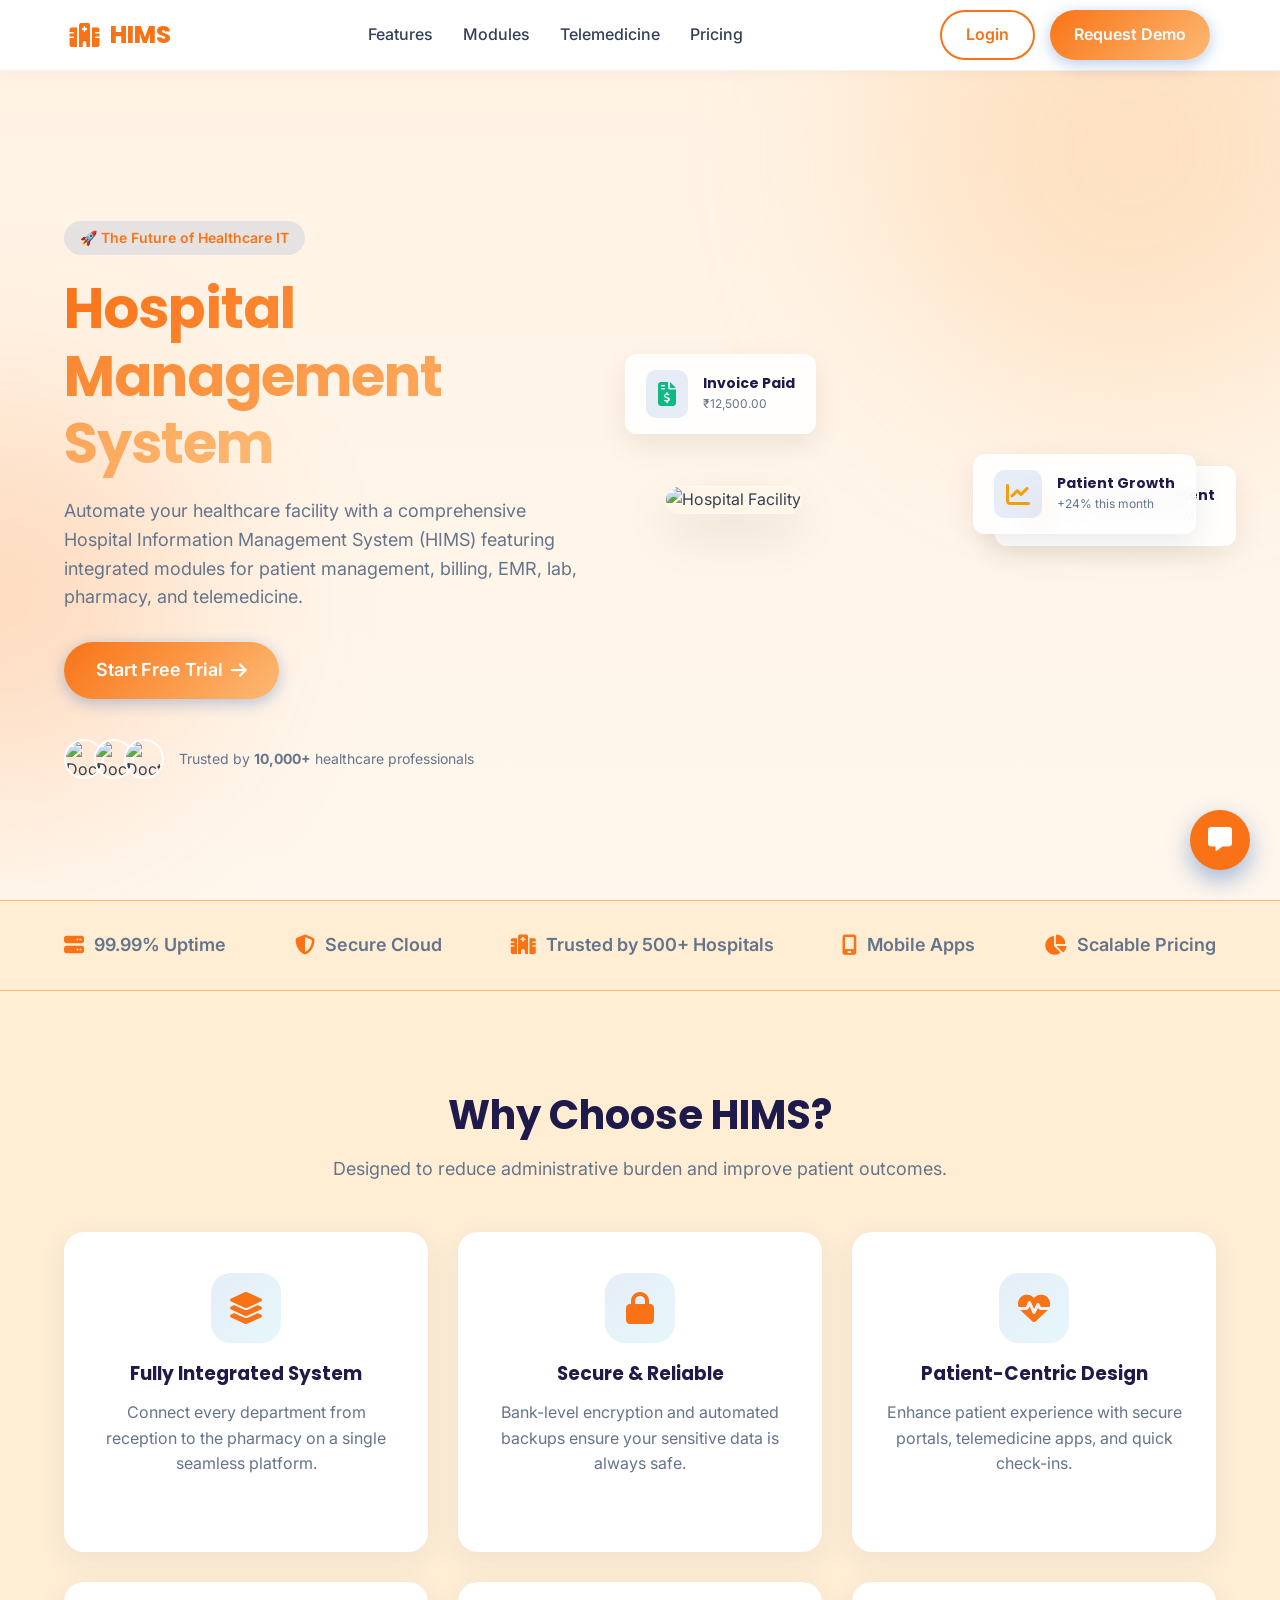
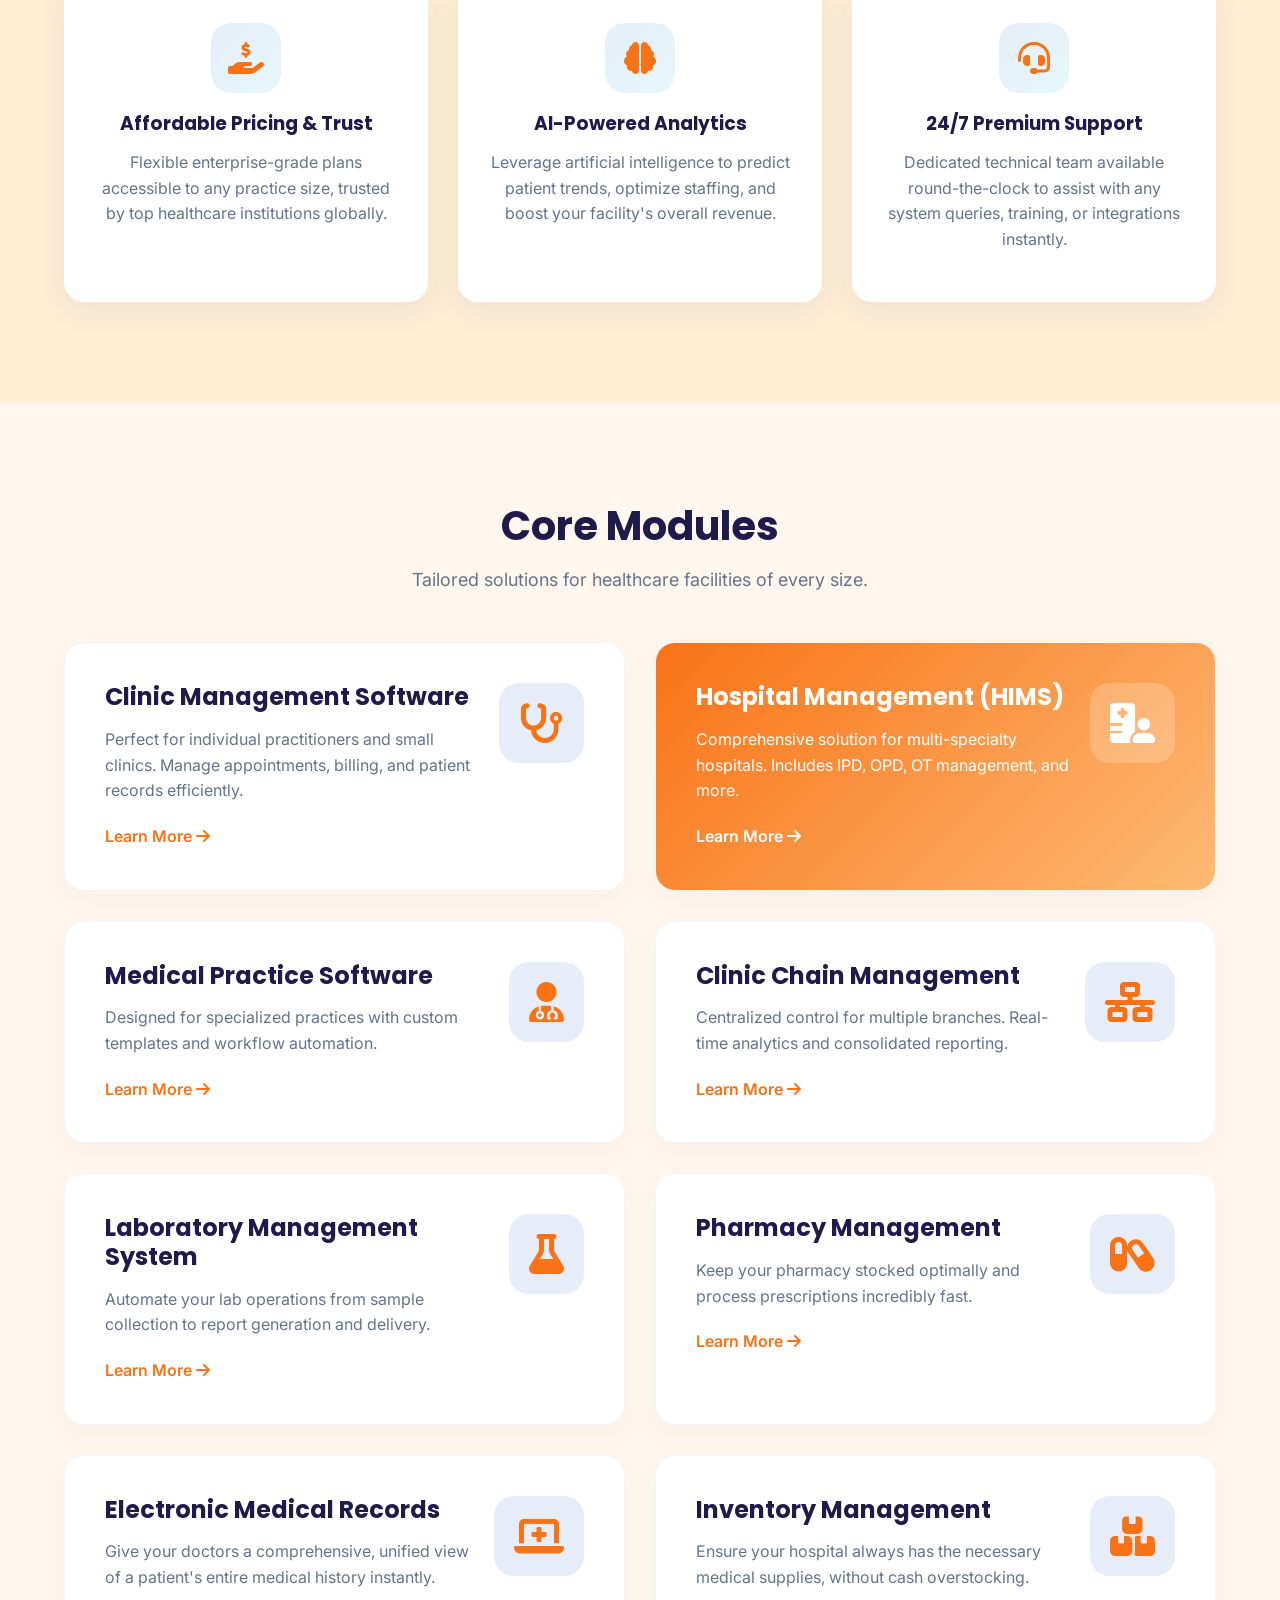
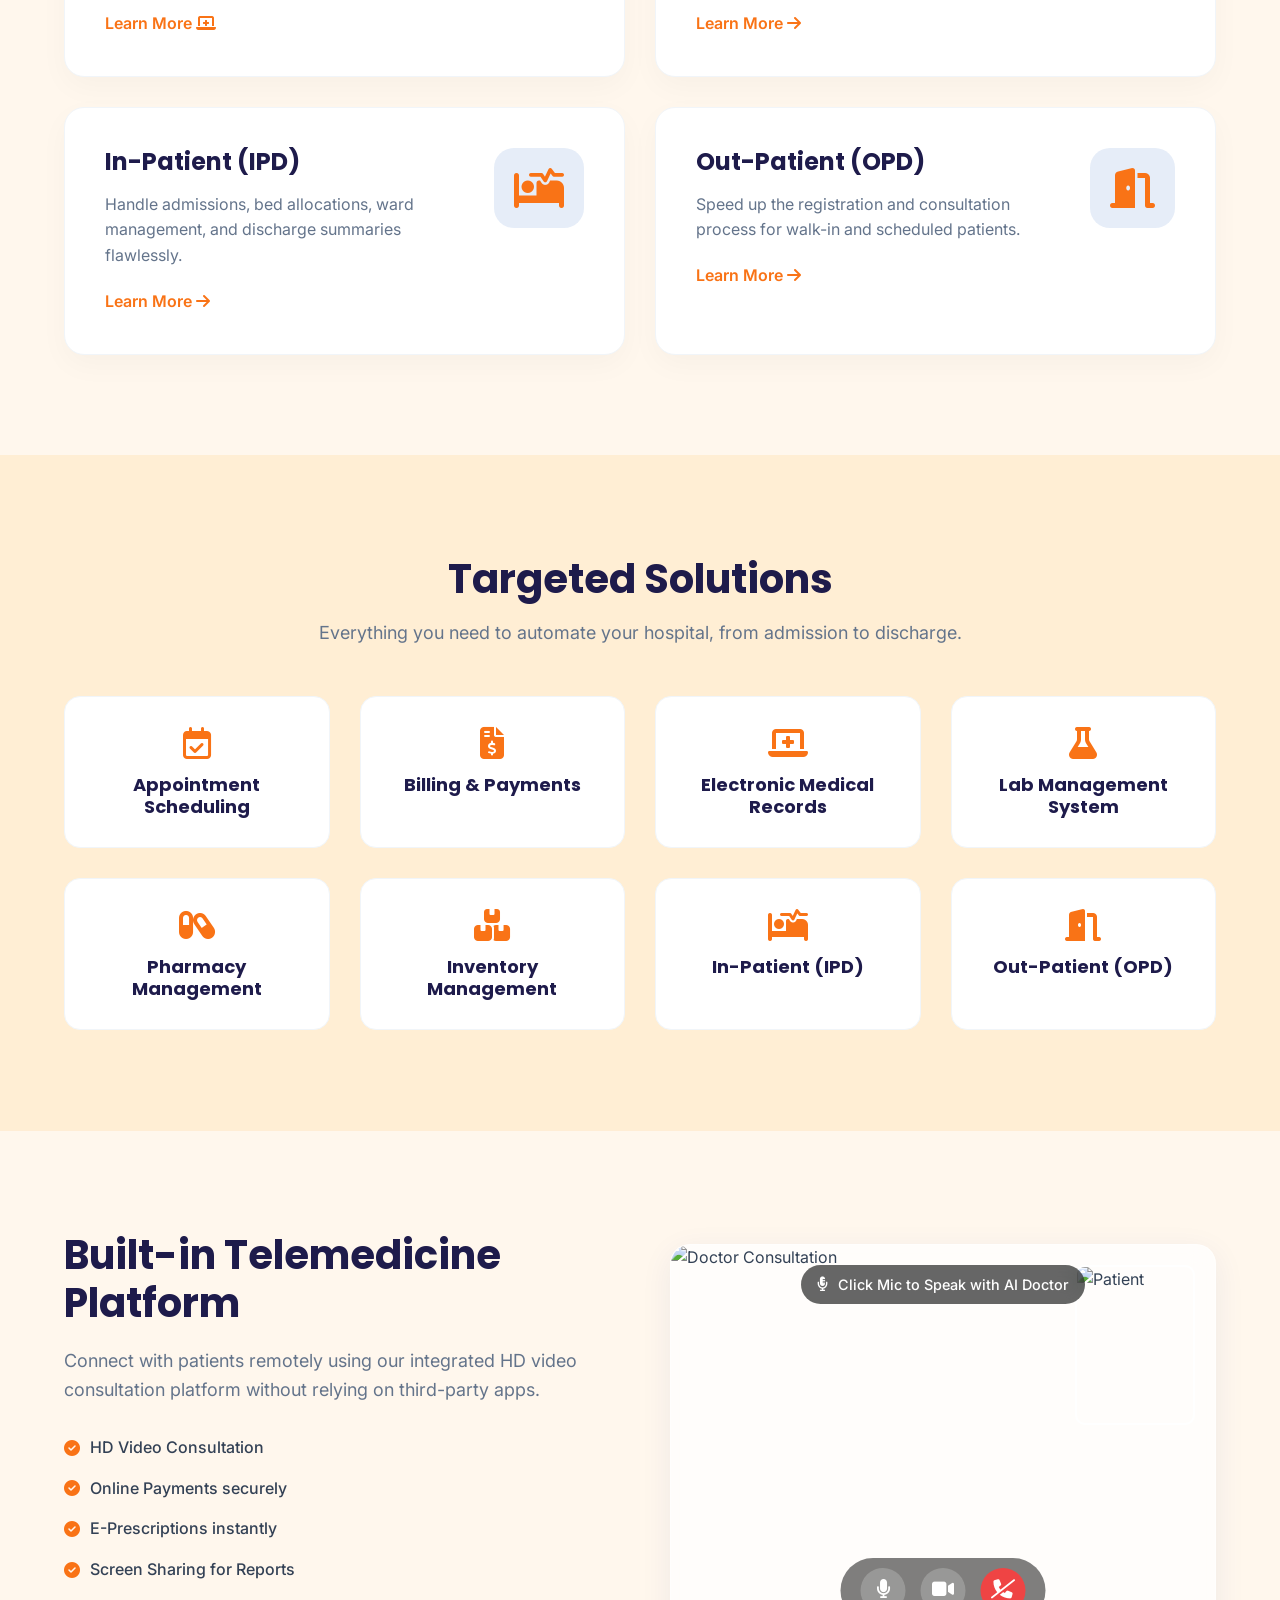
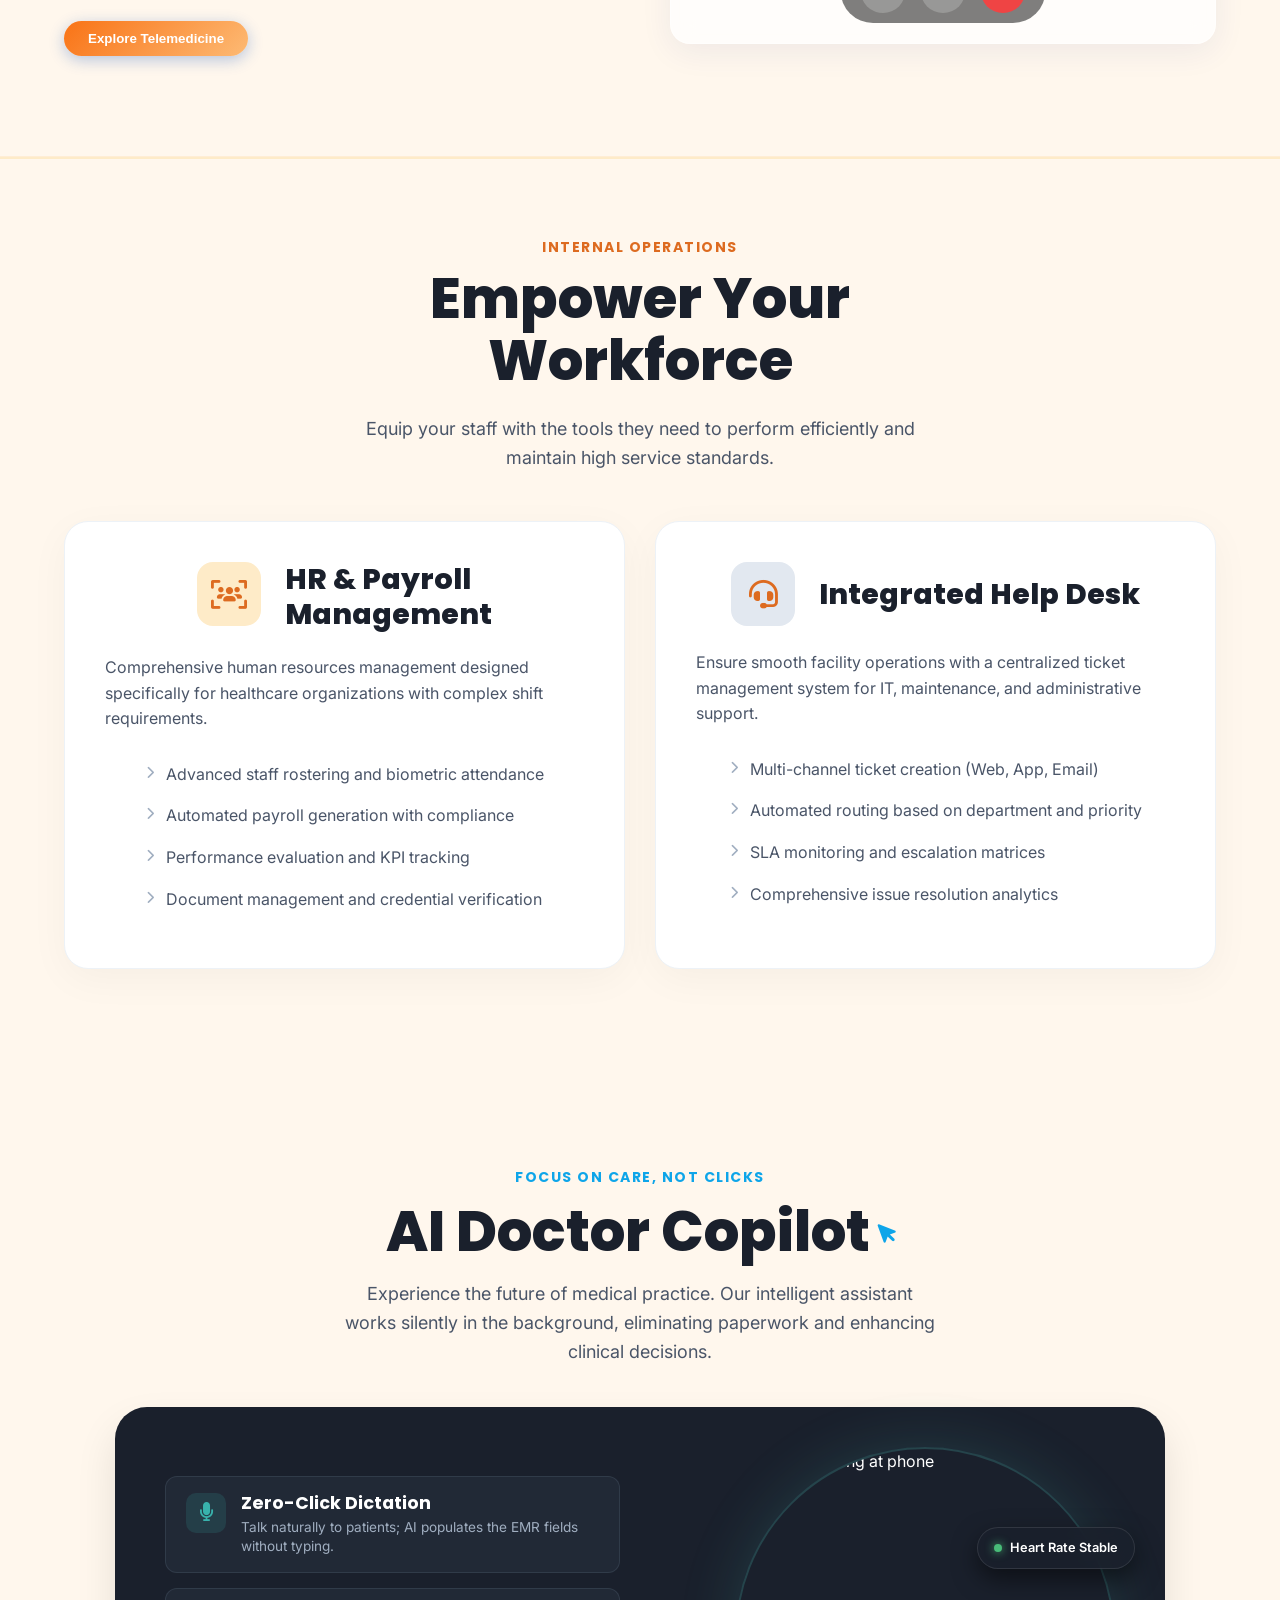
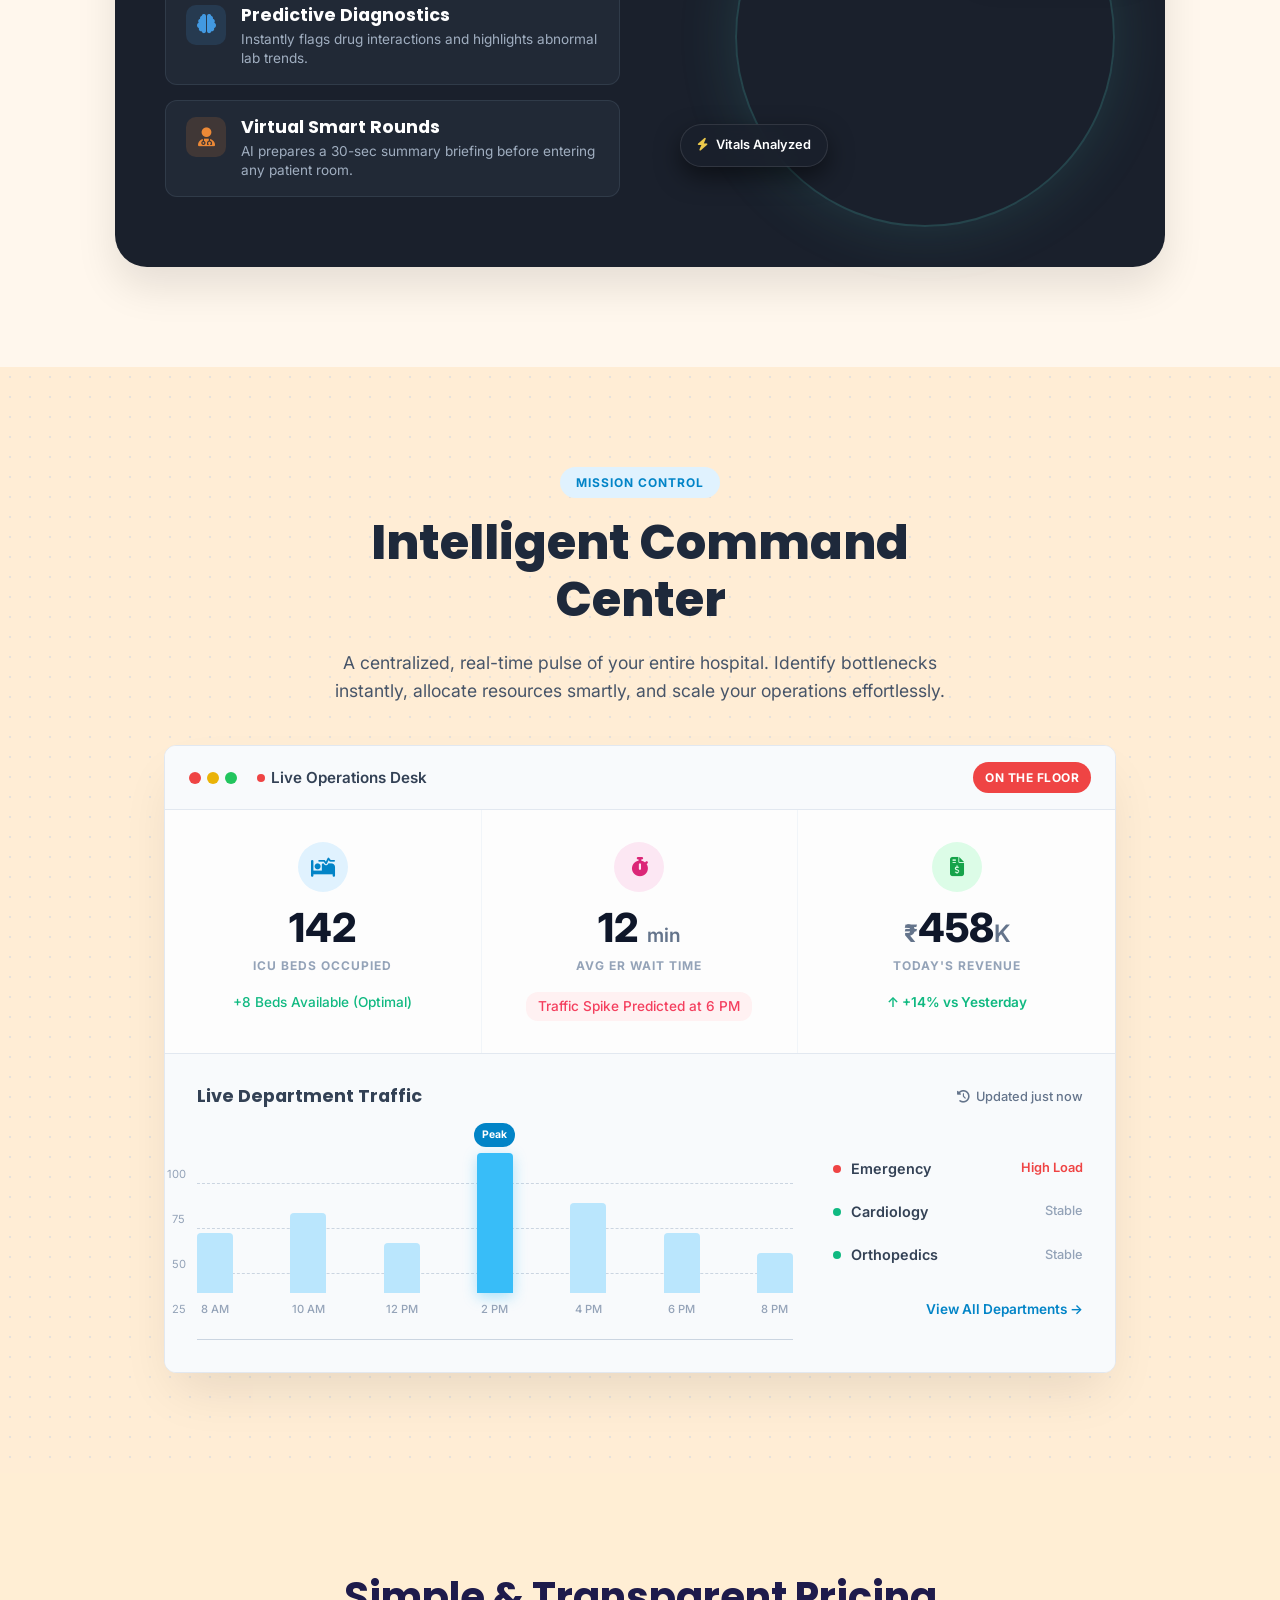
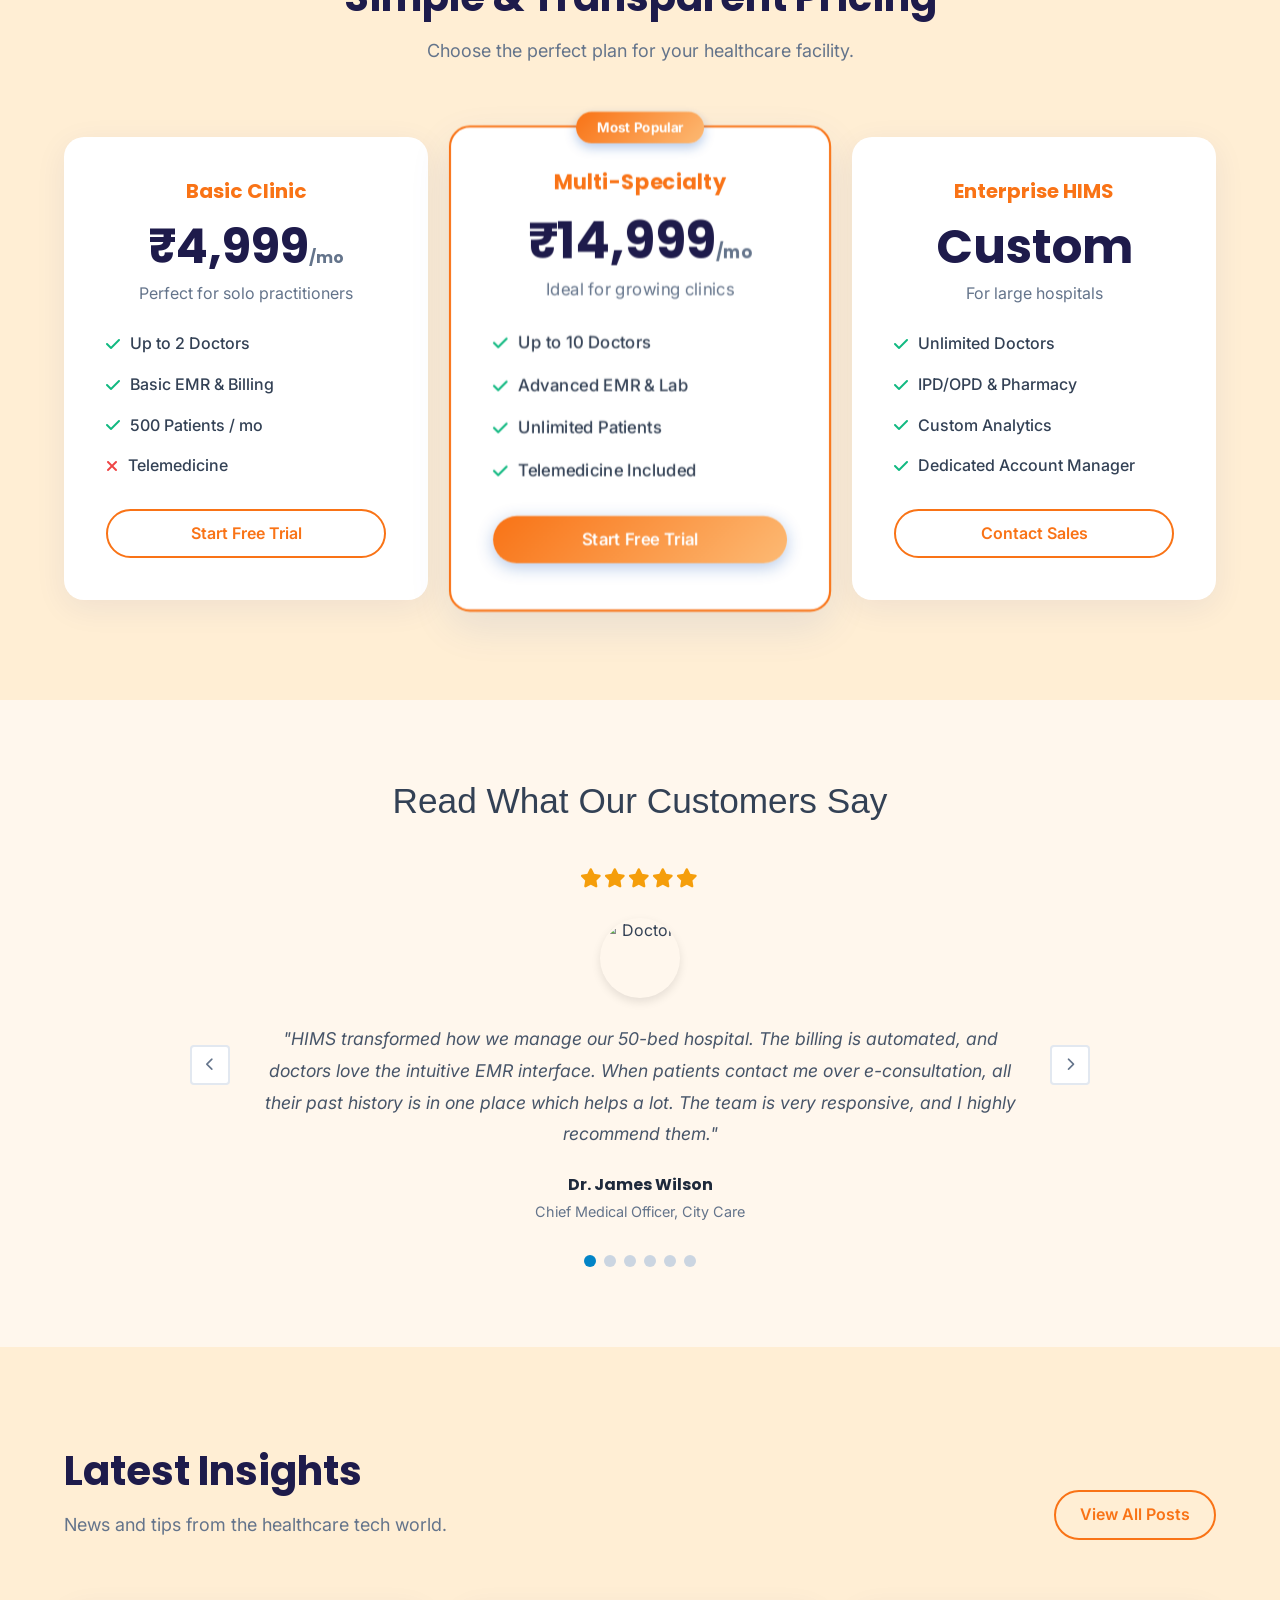
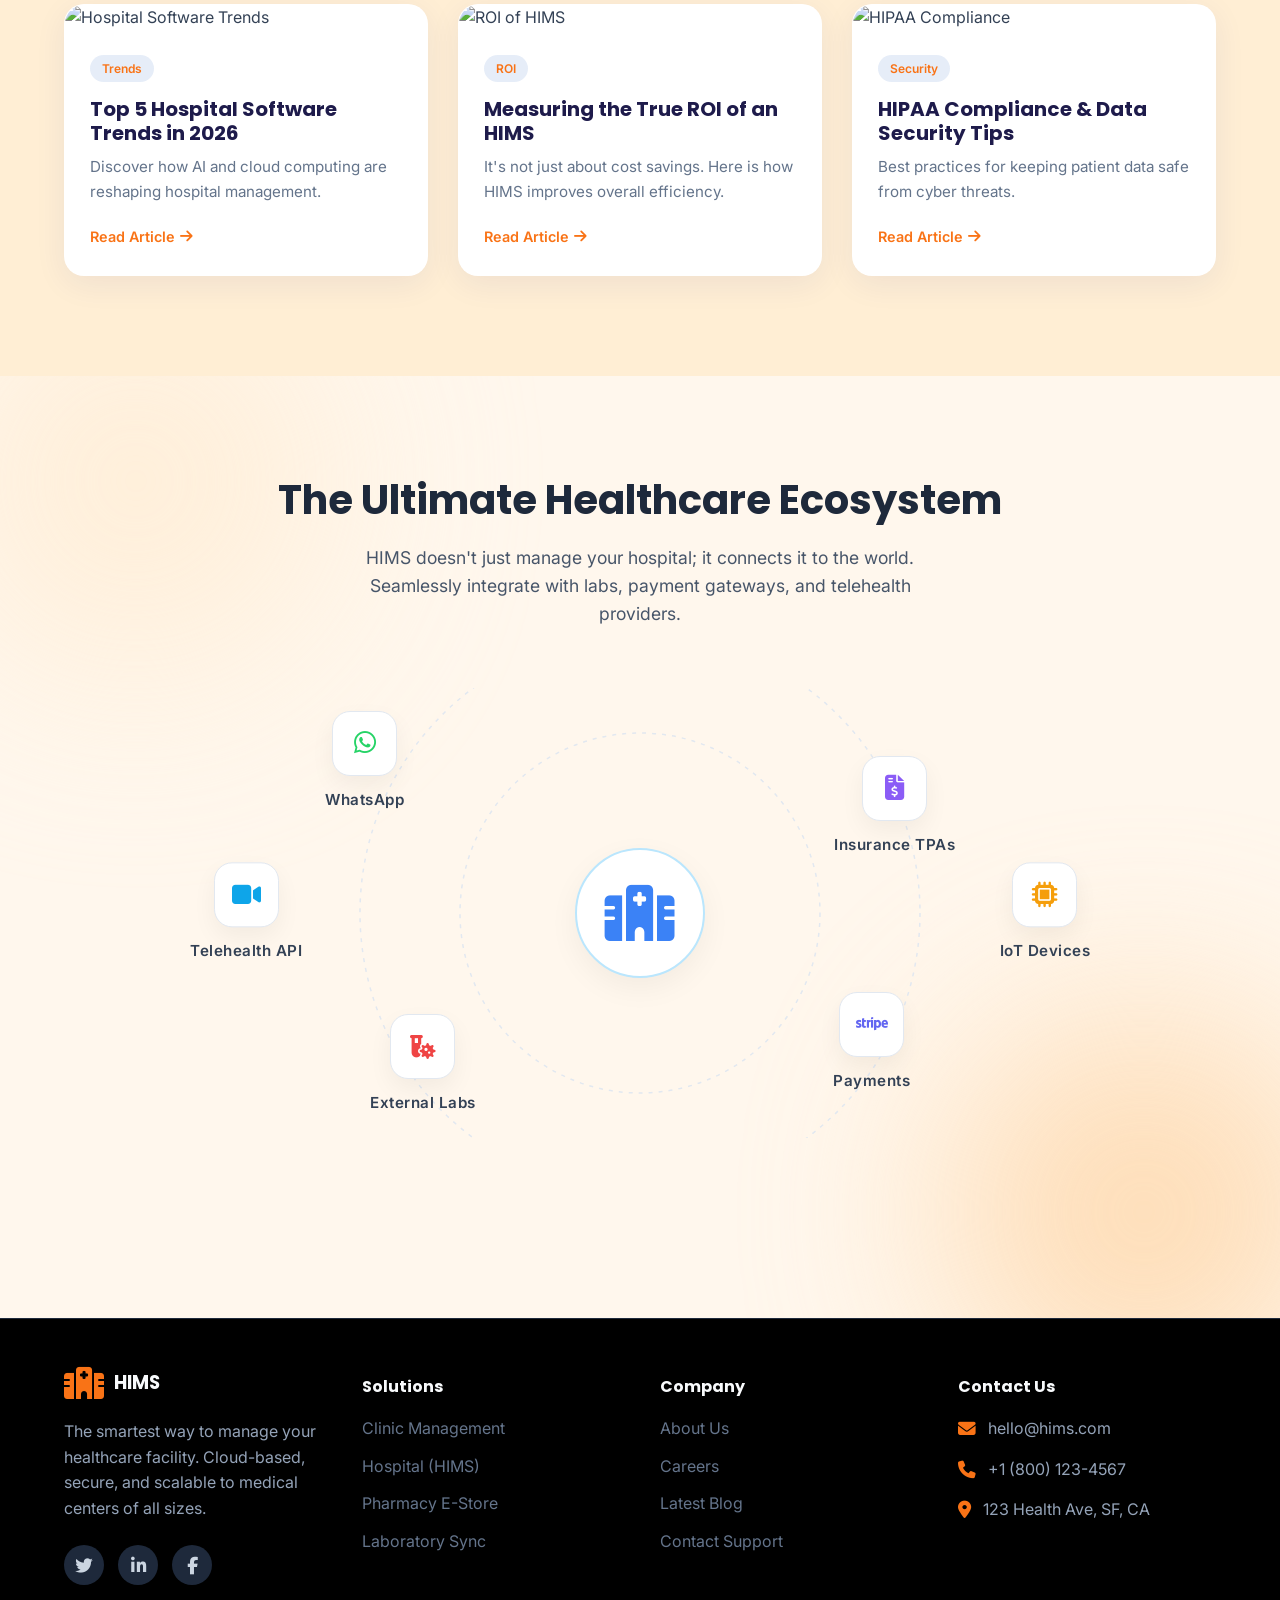
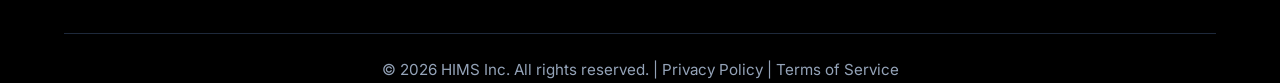
==== commit 5d16dc57: "Add files via upload" ====
--- a/index.html
+++ b/index.html
@@ -2277,11 +2277,6 @@
         </div>
     </footer>
 
-    <!-- Scroll to Top Button -->
-    <button class="scroll-top-btn tooltip" data-tooltip="Back to Top" id="scrollTopBtn">
-        <i class="fa-solid fa-arrow-up"></i>
-    </button>
-
     <!-- Chatbot Demo -->
     <div class="chatbot-wrapper gs-reveal">
         <button class="chat-toggle tooltip" data-tooltip="Need Help?"><i class="fa-solid fa-message"></i></button>
--- a/style.css
+++ b/style.css
@@ -30,13 +30,18 @@
     box-sizing: border-box;
 }
 
+html, body {
+    overflow-x: hidden !important;
+    width: 100%;
+    max-width: 100vw;
+    position: relative;
+}
+
 body {
     font-family: var(--font-body);
     color: var(--text);
     line-height: 1.6;
-    overflow-x: hidden;
     background-color: #fff7ed;
-    width: 100%;
 }
 
 img {
@@ -1275,41 +1280,6 @@
     display: flex;
     align-items: center;
     gap: 10px;
-}
-
-/* Scroll to Top */
-.scroll-top-btn {
-    position: fixed;
-    bottom: 105px;
-    right: 35px;
-    z-index: 1000;
-    width: 50px;
-    height: 50px;
-    border-radius: 50%;
-    background: var(--dark);
-    color: white;
-    border: none;
-    font-size: 1.2rem;
-    cursor: pointer;
-    box-shadow: 0 10px 25px rgba(0, 0, 0, 0.2);
-    display: flex;
-    justify-content: center;
-    align-items: center;
-    opacity: 0;
-    visibility: hidden;
-    transform: translateY(20px);
-    transition: var(--transition);
-}
-
-.scroll-top-btn.show {
-    opacity: 1 !important;
-    visibility: visible !important;
-    transform: translateY(0) !important;
-}
-
-.scroll-top-btn:hover {
-    background: var(--primary);
-    transform: translateY(-5px);
 }
 
 /* Chatbot */
@@ -1542,6 +1512,22 @@
         padding: 15px;
     }
 
+    .chart-bars {
+        gap: 5px;
+        padding-bottom: 25px;
+    }
+
+    .bar {
+        min-width: 15px;
+        max-width: 30px;
+    }
+
+    .bar span {
+        font-size: 0.65rem;
+        bottom: -20px;
+        transform: translateX(-50%) rotate(-45deg);
+    }
+
     .stats-counter {
         grid-template-columns: repeat(2, 1fr);
         gap: 20px;
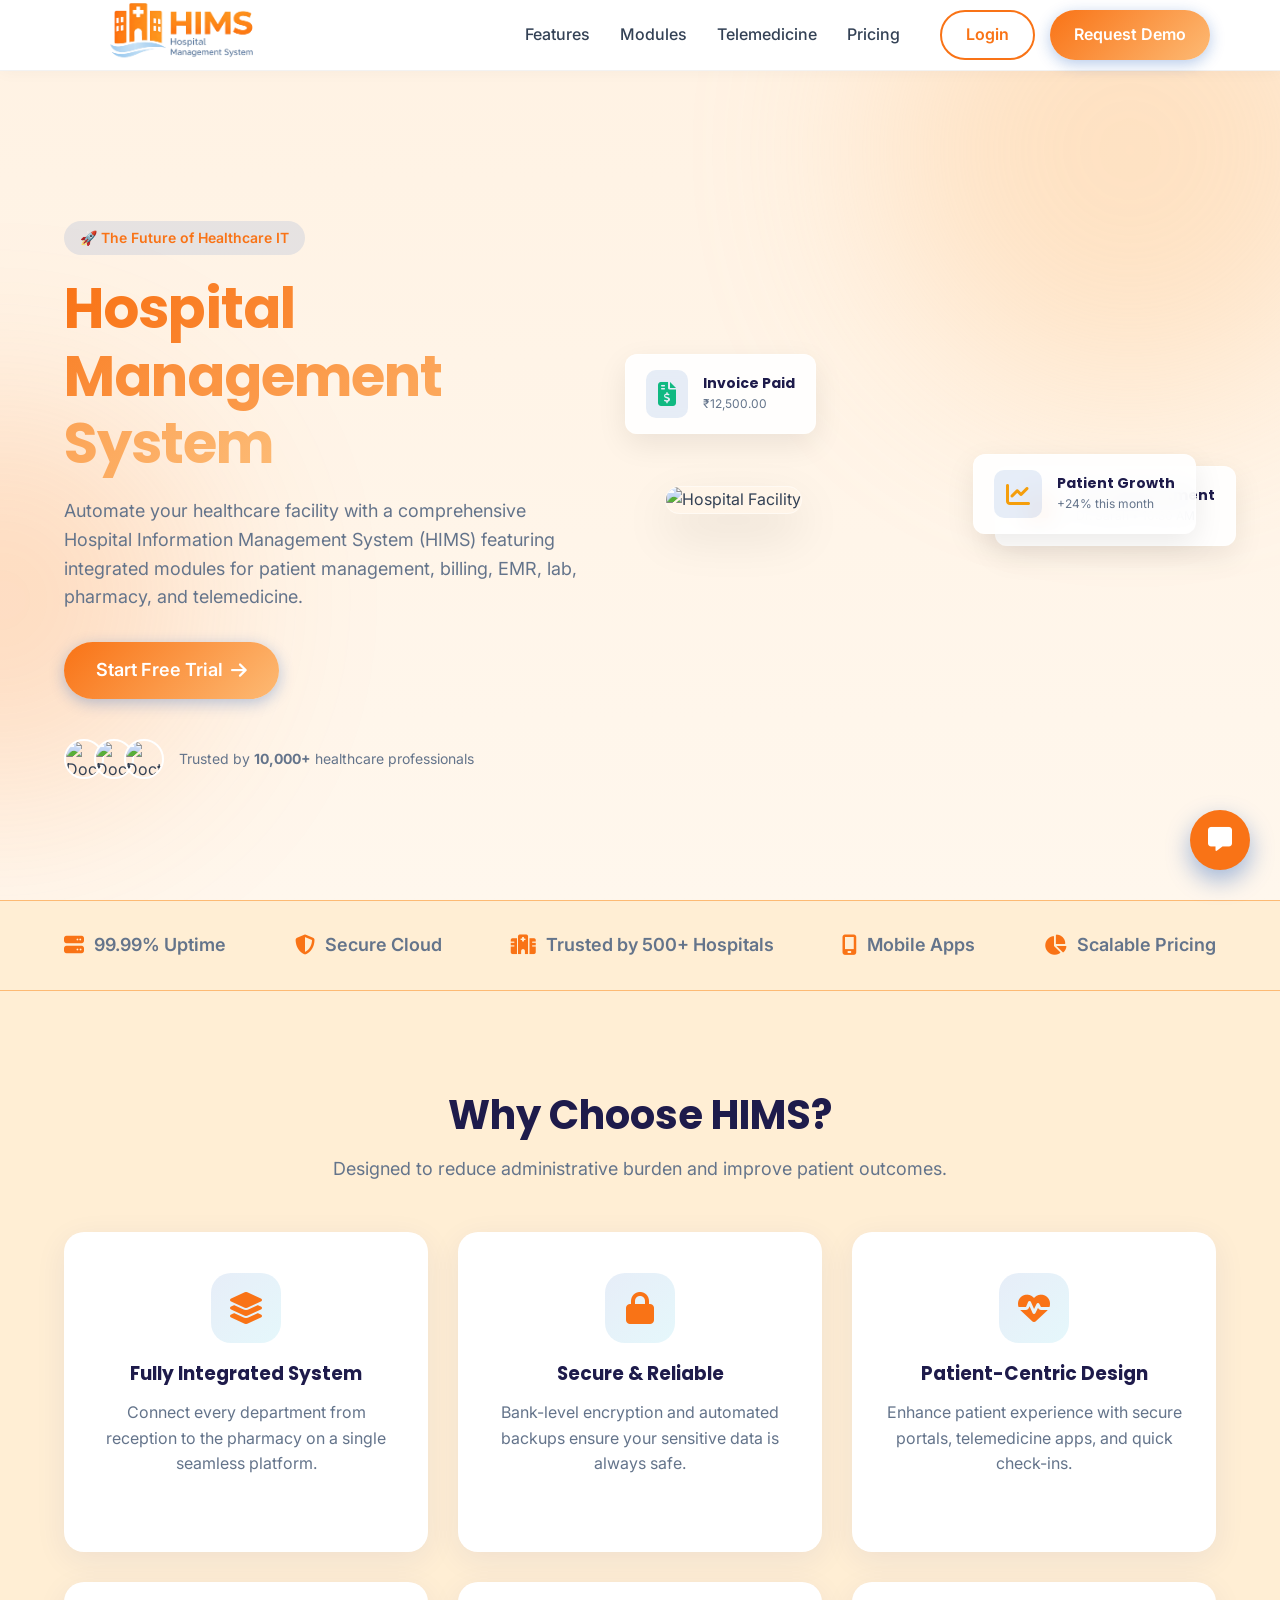
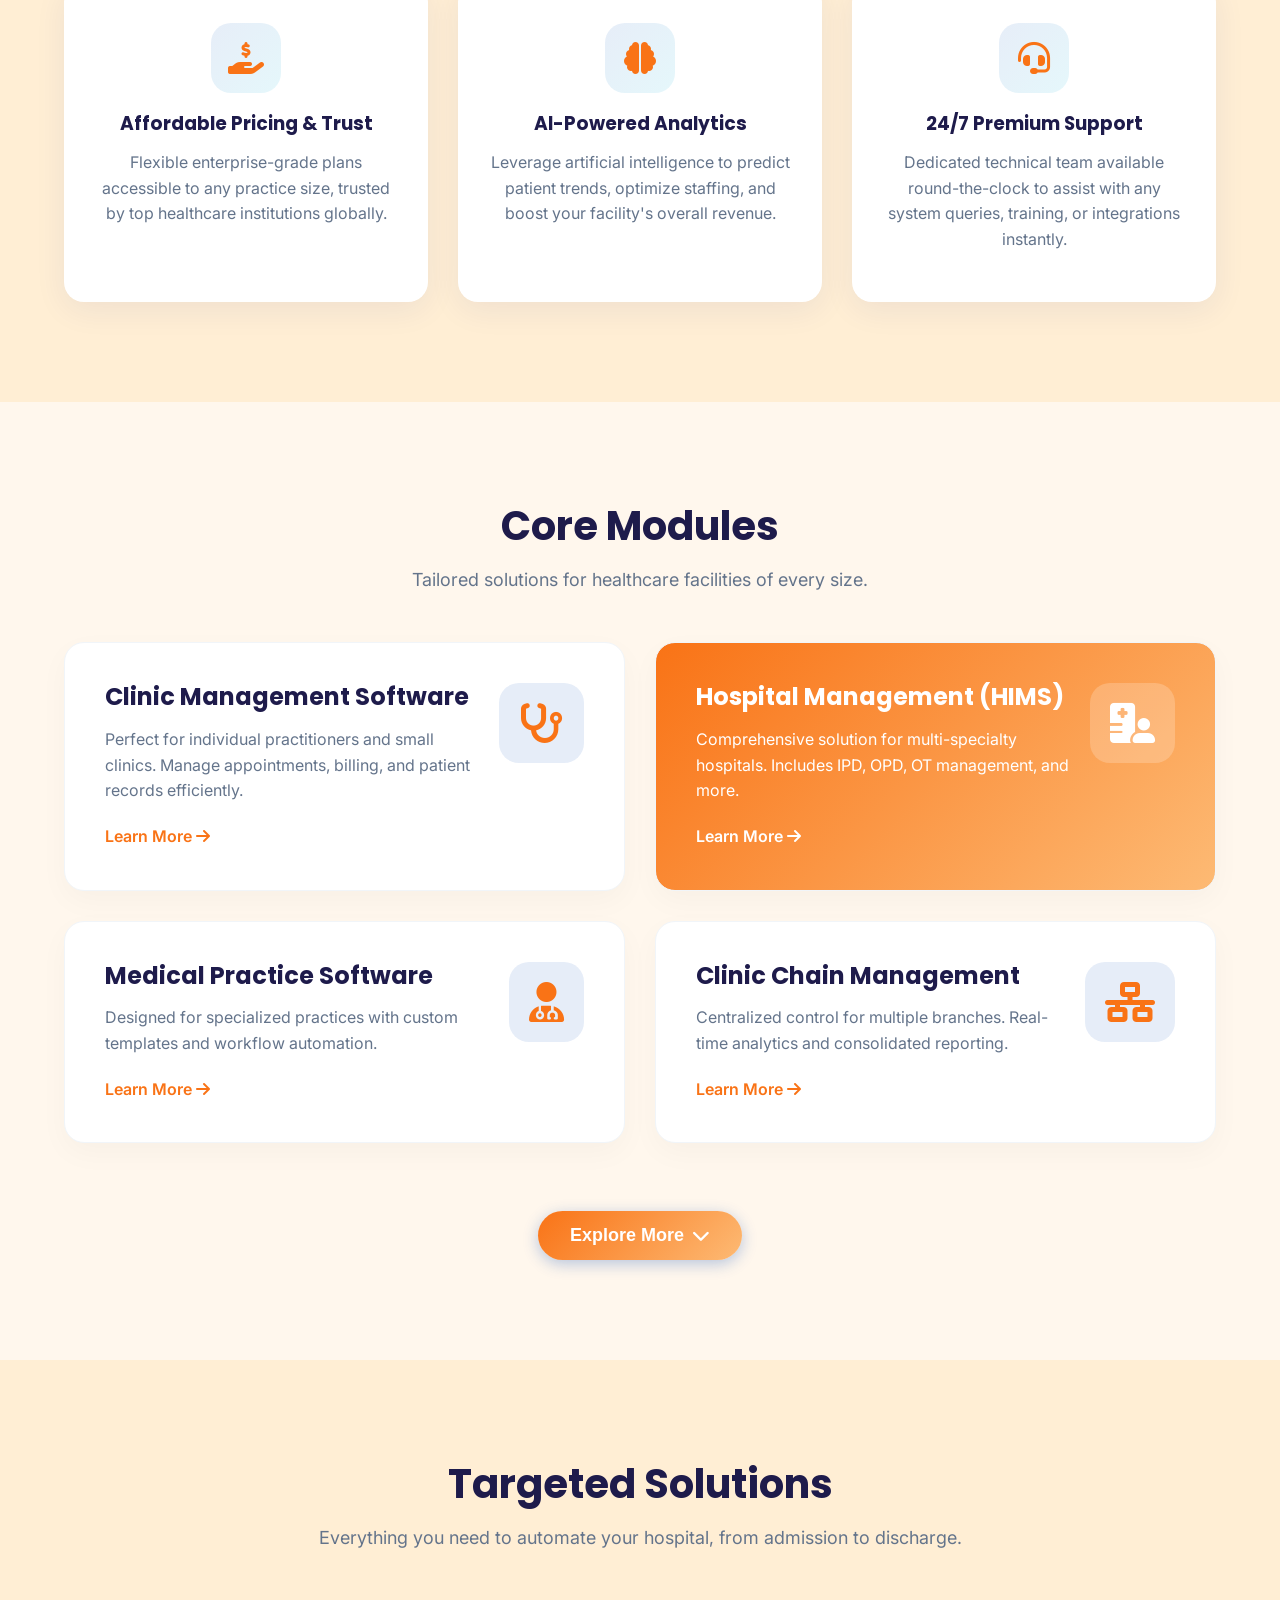
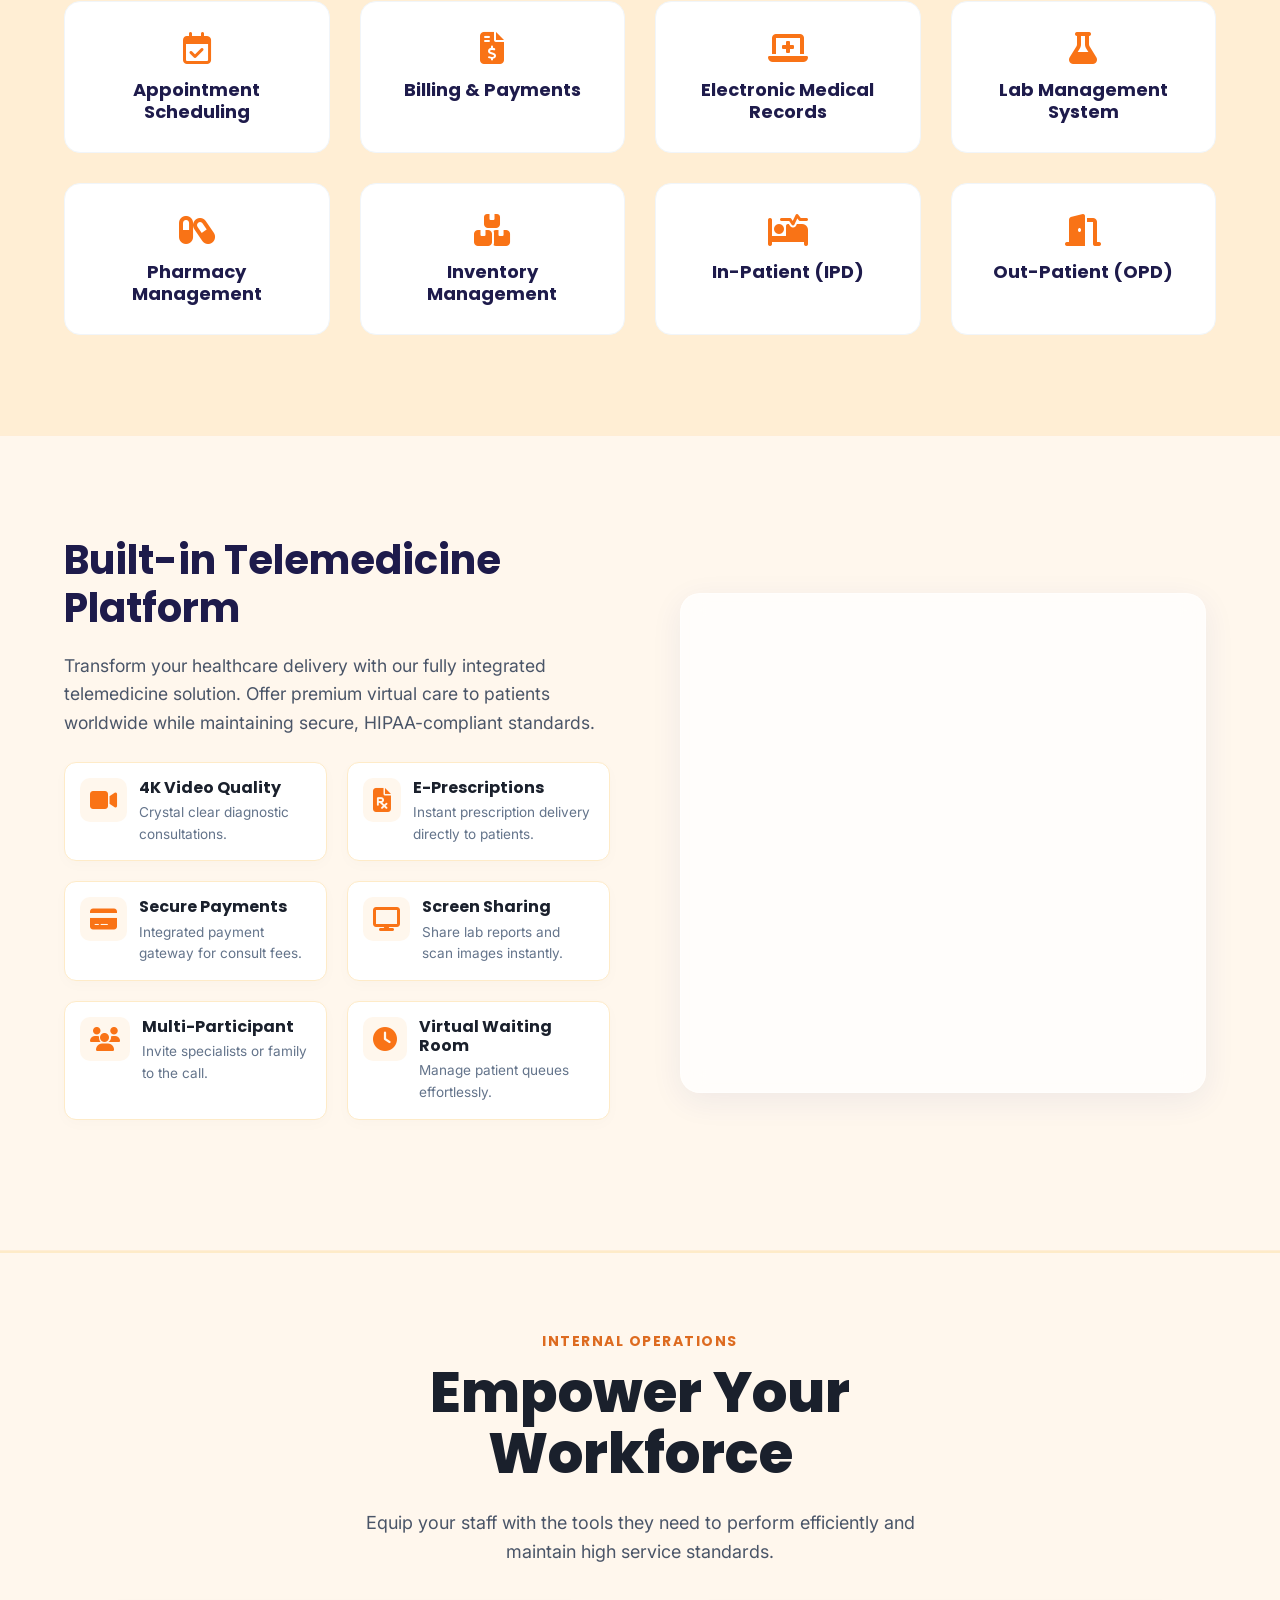
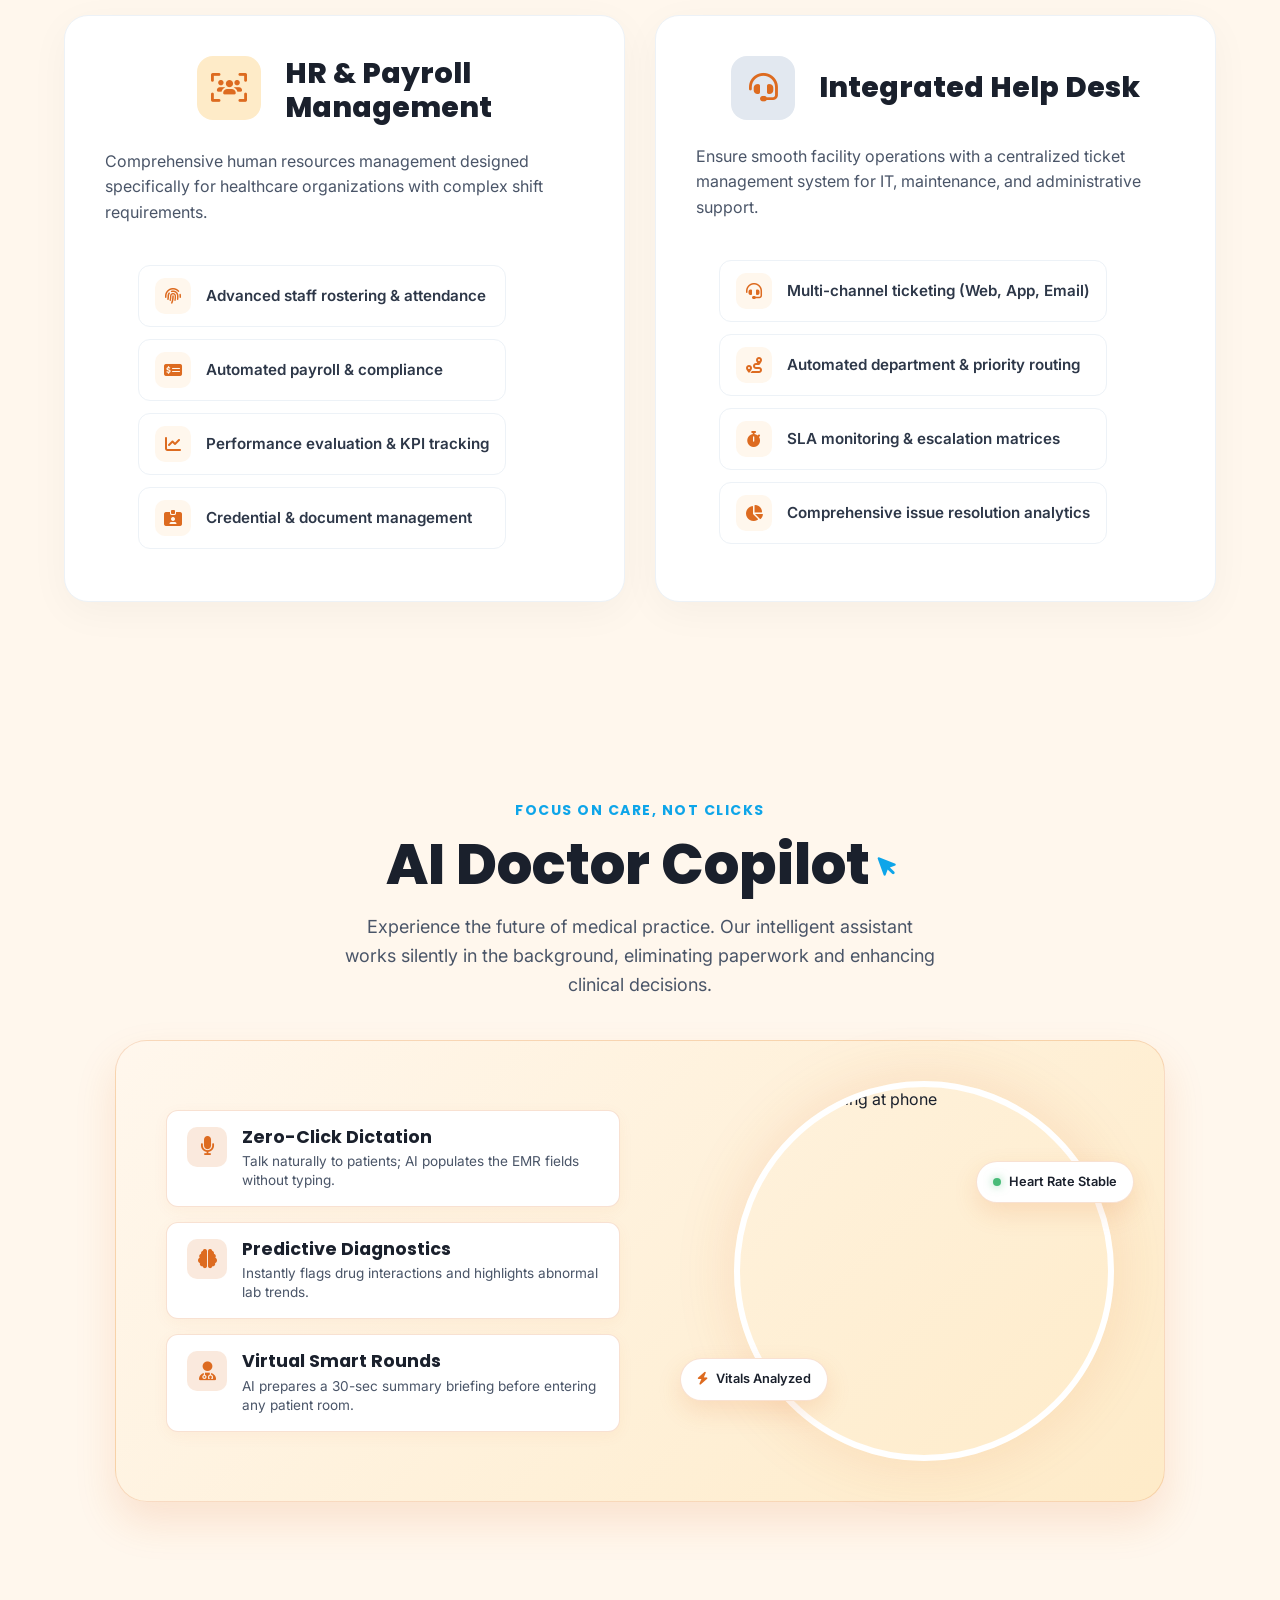
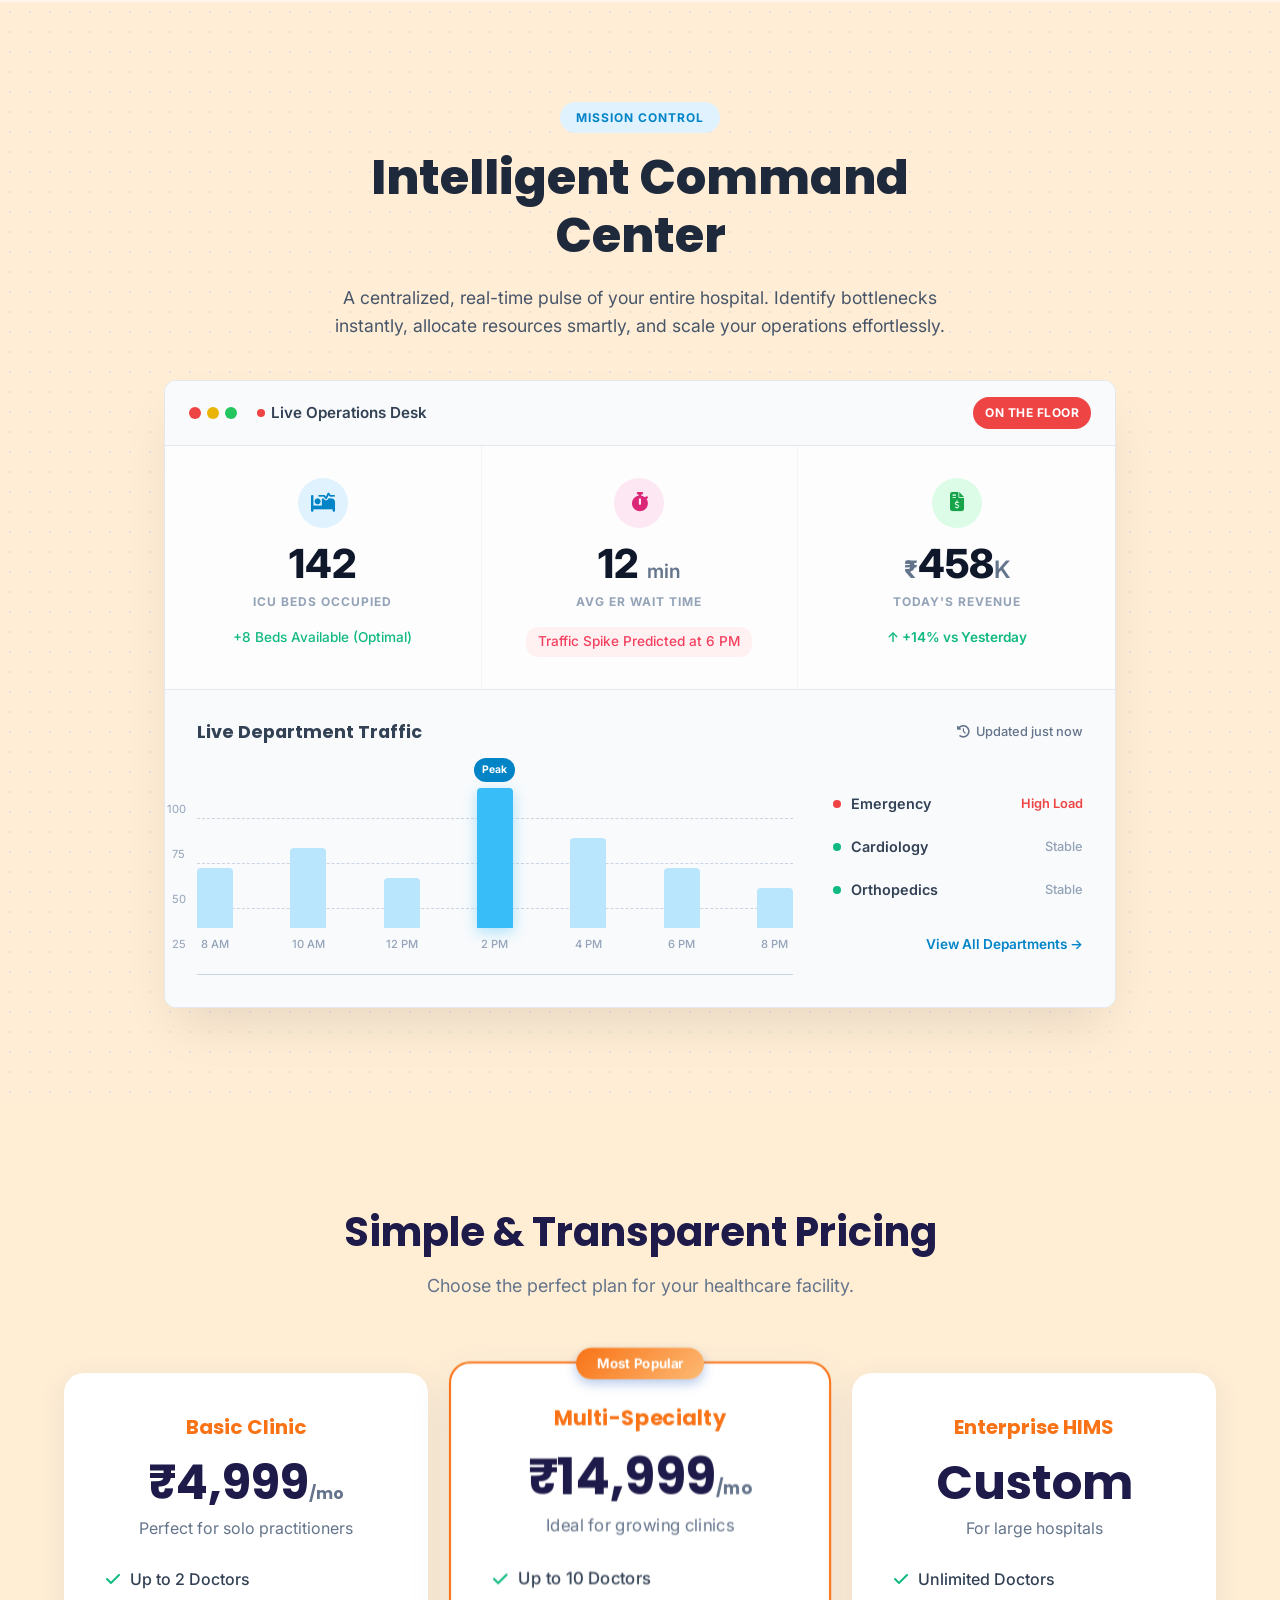
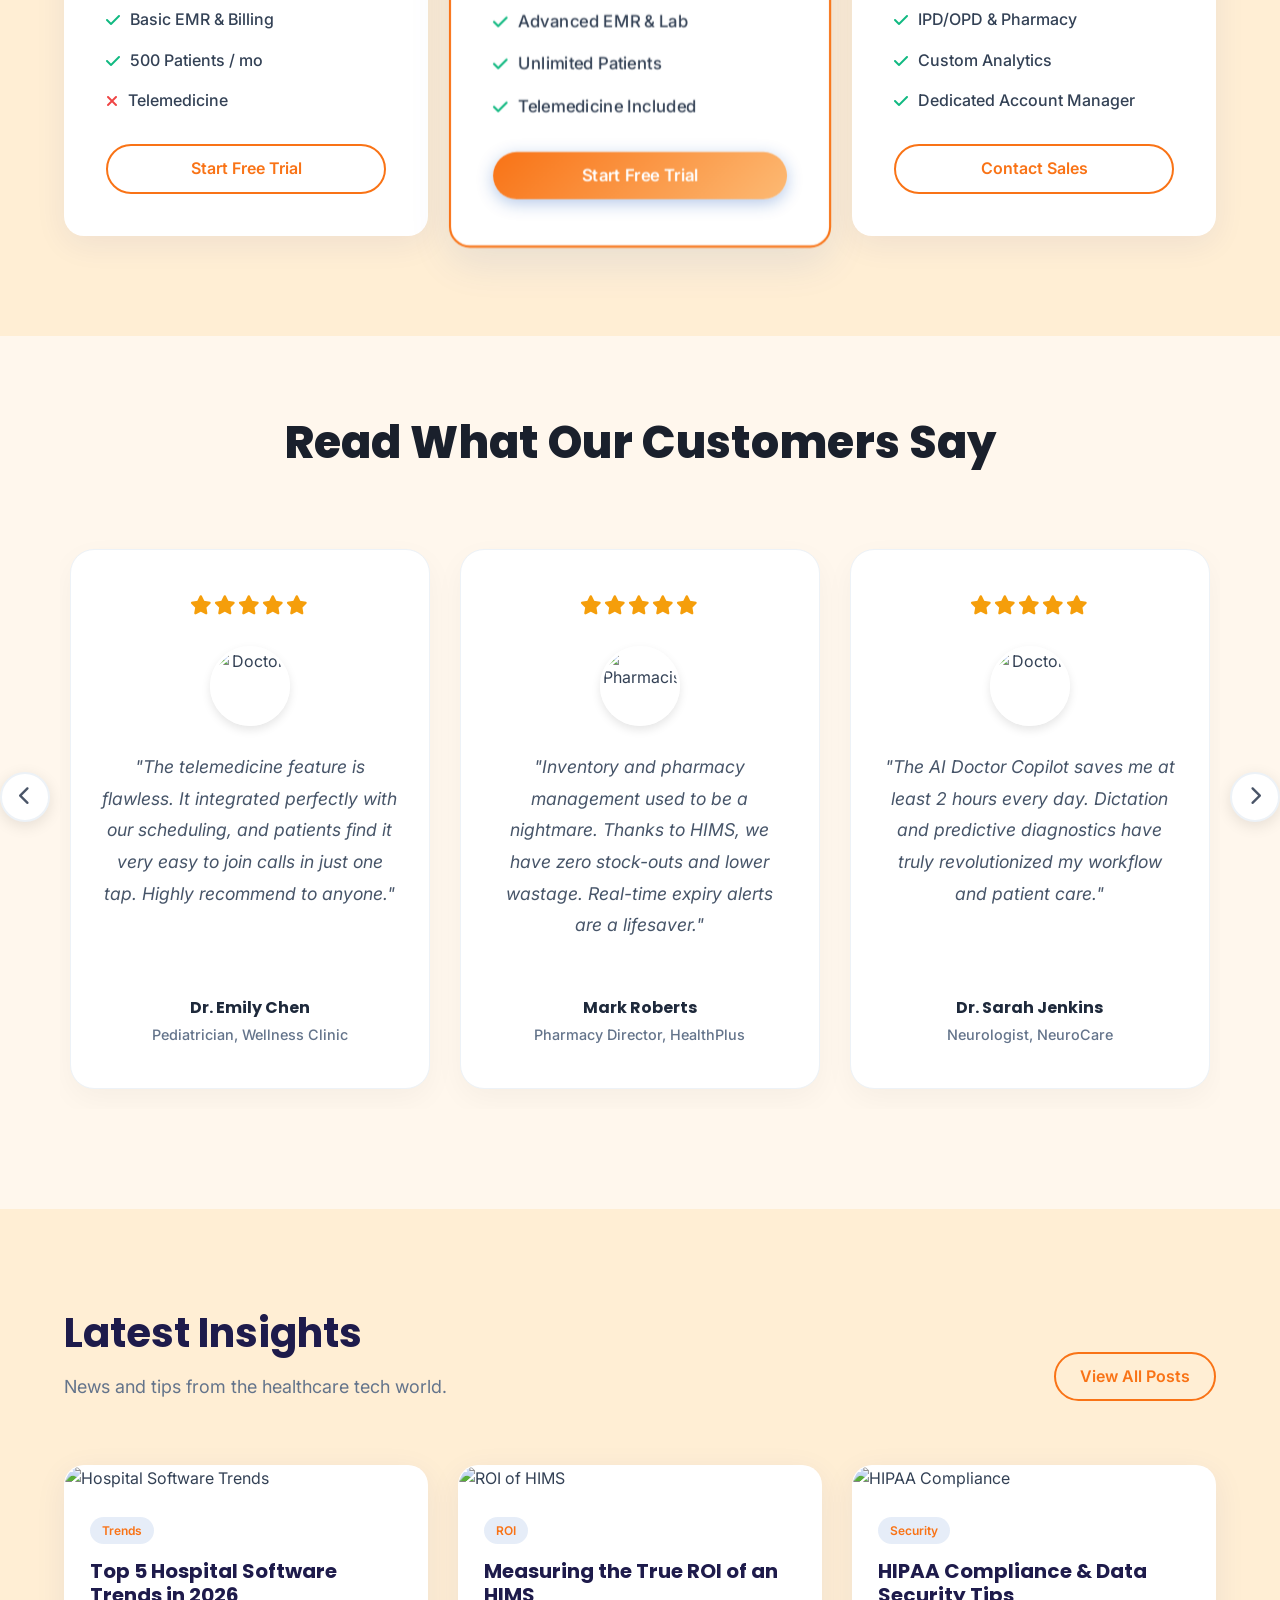
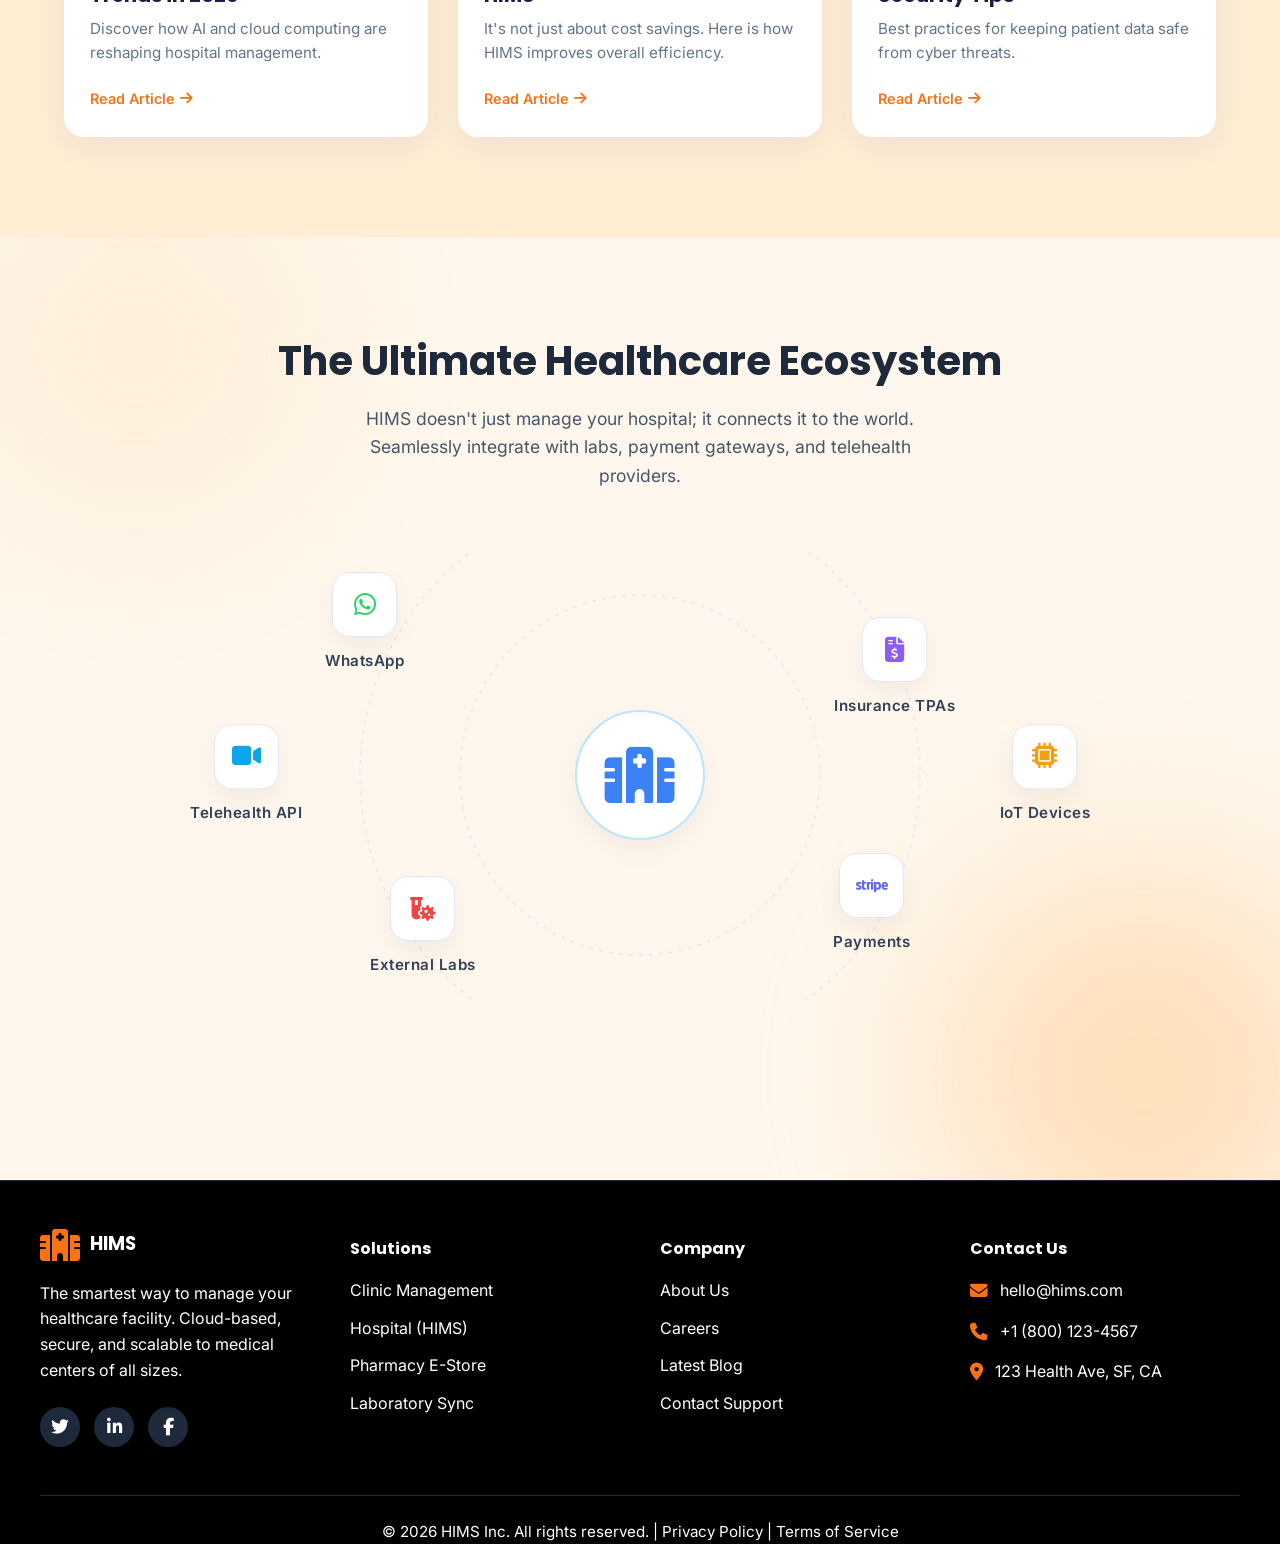
==== commit 35cfe978: "Add files via upload" ====
--- a/index.html
+++ b/index.html
@@ -17,7 +17,9 @@
 <body>
     <nav class="navbar">
         <div class="container nav-content">
-            <div class="logo"><i class="fa-solid fa-hospital"></i> HIMS</div>
+            <div class="logo">
+                <img src="logo.png" alt="HIMS Logo" style="height: 50px; width: auto; max-width: 100%;">
+            </div>
             <button class="mobile-menu-btn" id="mobileMenuBtn" aria-label="Toggle menu"><i
                     class="fa-solid fa-bars"></i></button>
             <div class="nav-links" id="navLinks">
@@ -246,6 +248,10 @@
                     </div>
                     <div class="module-icon"><i class="fa-solid fa-door-open"></i></div>
                 </div>
+            </div>
+            <div class="text-center mt-5 gs-reveal">
+                <button id="exploreModulesBtn" class="btn btn-primary btn-lg" style="margin-top: 20px;">Explore More <i
+                        class="fa-solid fa-chevron-down"></i></button>
             </div>
         </div>
     </section>
@@ -384,7 +390,7 @@
                         </div>
                         <div class="module-detail-img">
                             <img src="https://images.pexels.com/photos/5327656/pexels-photo-5327656.jpeg?auto=compress&cs=tinysrgb&w=800"
-                                alt="Telemedicine Platform" style="width: 100%; border-radius: 12px;">
+                                alt="Telemedicine Platform" style="width: 100; border-radius: 12px;">
                         </div>
                     </div>
                 </div>
@@ -656,44 +662,136 @@
         <div class="container tele-container">
             <div class="tele-text gs-reveal">
                 <h2>Built-in Telemedicine Platform</h2>
-                <p>Connect with patients remotely using our integrated HD video consultation platform without relying on
-                    third-party apps.</p>
-                <ul class="check-list">
-                    <li><i class="fa-solid fa-check-circle color-primary"></i> HD Video Consultation</li>
-                    <li><i class="fa-solid fa-check-circle color-primary"></i> Online Payments securely</li>
-                    <li><i class="fa-solid fa-check-circle color-primary"></i> E-Prescriptions instantly</li>
-                    <li><i class="fa-solid fa-check-circle color-primary"></i> Screen Sharing for Reports</li>
-                </ul>
-                <button id="exploreTeleBtn" class="btn btn-primary mt-4">Explore Telemedicine</button>
-            </div>
-            <div class="tele-visual gs-reveal">
-                <div class="video-ui glass-card" id="teleVideoUI">
-                    <button class="exit-fullscreen-btn" id="exitTeleBtn"><i class="fa-solid fa-xmark"></i></button>
-                    <img src="https://images.pexels.com/photos/4173251/pexels-photo-4173251.jpeg?auto=compress&cs=tinysrgb&w=1920"
-                        alt="Doctor Consultation" class="video-bg" id="mainVideo">
-
-                    <!-- AI Voice Overlay -->
-                    <div class="ai-voice-overlay" id="aiVoiceOverlay">
-                        <div class="voice-indicator" id="voiceIndicator">
-                            <i class="fa-solid fa-microphone-lines"></i> <span id="voiceStatus">Click Mic to Speak with
-                                AI Doctor</span>
-                        </div>
-                        <div class="doctor-caption" id="doctorCaption">
-                            "Hello, how can I assist you today?"
-                        </div>
-                    </div>
-
-                    <div class="video-controls glass">
-                        <button class="ctrl-btn" id="micBtn"><i class="fa-solid fa-microphone"></i></button>
-                        <button class="ctrl-btn" id="camBtn"><i class="fa-solid fa-video"></i></button>
-                        <button class="ctrl-btn end-call" id="endBtn"><i class="fa-solid fa-phone-slash"></i></button>
-                    </div>
-                    <div class="patient-camera" id="patientCam">
-                        <img src="https://images.pexels.com/photos/415829/pexels-photo-415829.jpeg?auto=compress&cs=tinysrgb&w=200"
-                            alt="Patient">
-                    </div>
-                </div>
-            </div>
+                <p style="margin-bottom: 25px; font-size: 1.1rem; color: #4A5568;">Transform your healthcare delivery
+                    with our fully integrated telemedicine solution. Offer premium virtual care to patients worldwide
+                    while maintaining secure, HIPAA-compliant standards.</p>
+
+                <div style="display: grid; grid-template-columns: 1fr 1fr; gap: 20px; margin-bottom: 30px;">
+                    <div class="tele-feature-card"
+                        style="background: white; padding: 15px; border-radius: 12px; box-shadow: 0 4px 15px rgba(0,0,0,0.02); display: flex; align-items: flex-start; gap: 12px; border: 1px solid #feebc8;">
+                        <i class="fa-solid fa-video color-primary"
+                            style="font-size: 1.5rem; background: #fff7ed; padding: 10px; border-radius: 10px;"></i>
+                        <div>
+                            <h4 style="margin-bottom: 5px; font-size: 1rem; color: #1a202c;">4K Video Quality</h4>
+                            <p style="font-size: 0.85rem; color: var(--text-light); margin: 0;">Crystal clear diagnostic
+                                consultations.</p>
+                        </div>
+                    </div>
+                    <div class="tele-feature-card"
+                        style="background: white; padding: 15px; border-radius: 12px; box-shadow: 0 4px 15px rgba(0,0,0,0.02); display: flex; align-items: flex-start; gap: 12px; border: 1px solid #feebc8;">
+                        <i class="fa-solid fa-file-prescription color-primary"
+                            style="font-size: 1.5rem; background: #fff7ed; padding: 10px; border-radius: 10px;"></i>
+                        <div>
+                            <h4 style="margin-bottom: 5px; font-size: 1rem; color: #1a202c;">E-Prescriptions</h4>
+                            <p style="font-size: 0.85rem; color: var(--text-light); margin: 0;">Instant prescription
+                                delivery directly to patients.</p>
+                        </div>
+                    </div>
+                    <div class="tele-feature-card"
+                        style="background: white; padding: 15px; border-radius: 12px; box-shadow: 0 4px 15px rgba(0,0,0,0.02); display: flex; align-items: flex-start; gap: 12px; border: 1px solid #feebc8;">
+                        <i class="fa-solid fa-credit-card color-primary"
+                            style="font-size: 1.5rem; background: #fff7ed; padding: 10px; border-radius: 10px;"></i>
+                        <div>
+                            <h4 style="margin-bottom: 5px; font-size: 1rem; color: #1a202c;">Secure Payments</h4>
+                            <p style="font-size: 0.85rem; color: var(--text-light); margin: 0;">Integrated payment
+                                gateway for consult fees.</p>
+                        </div>
+                    </div>
+                    <div class="tele-feature-card"
+                        style="background: white; padding: 15px; border-radius: 12px; box-shadow: 0 4px 15px rgba(0,0,0,0.02); display: flex; align-items: flex-start; gap: 12px; border: 1px solid #feebc8;">
+                        <i class="fa-solid fa-display color-primary"
+                            style="font-size: 1.5rem; background: #fff7ed; padding: 10px; border-radius: 10px;"></i>
+                        <div>
+                            <h4 style="margin-bottom: 5px; font-size: 1rem; color: #1a202c;">Screen Sharing</h4>
+                            <p style="font-size: 0.85rem; color: var(--text-light); margin: 0;">Share lab reports and
+                                scan images instantly.</p>
+                        </div>
+                    </div>
+                    <!-- New 2 Content Blocks -->
+                    <div class="tele-feature-card"
+                        style="background: white; padding: 15px; border-radius: 12px; box-shadow: 0 4px 15px rgba(0,0,0,0.02); display: flex; align-items: flex-start; gap: 12px; border: 1px solid #feebc8;">
+                        <i class="fa-solid fa-users color-primary"
+                            style="font-size: 1.5rem; background: #fff7ed; padding: 10px; border-radius: 10px;"></i>
+                        <div>
+                            <h4 style="margin-bottom: 5px; font-size: 1rem; color: #1a202c;">Multi-Participant</h4>
+                            <p style="font-size: 0.85rem; color: var(--text-light); margin: 0;">Invite specialists or
+                                family to the call.</p>
+                        </div>
+                    </div>
+                    <div class="tele-feature-card"
+                        style="background: white; padding: 15px; border-radius: 12px; box-shadow: 0 4px 15px rgba(0,0,0,0.02); display: flex; align-items: flex-start; gap: 12px; border: 1px solid #feebc8;">
+                        <i class="fa-solid fa-clock color-primary"
+                            style="font-size: 1.5rem; background: #fff7ed; padding: 10px; border-radius: 10px;"></i>
+                        <div>
+                            <h4 style="margin-bottom: 5px; font-size: 1rem; color: #1a202c;">Virtual Waiting Room</h4>
+                            <p style="font-size: 0.85rem; color: var(--text-light); margin: 0;">Manage patient queues
+                                effortlessly.</p>
+                        </div>
+                    </div>
+                </div>
+                <style>
+                    .tele-feature-card {
+                        cursor: pointer;
+                        transition: all 0.3s ease;
+                    }
+
+                    .tele-feature-card:hover {
+                        transform: translateY(-3px);
+                        box-shadow: 0 8px 25px rgba(221, 107, 32, 0.2) !important;
+                        border: 1px solid #DD6B20 !important;
+                    }
+
+                    .tele-feature-card.active-tele-card {
+                        border: 2px solid #DD6B20 !important;
+                        box-shadow: 0 8px 25px rgba(221, 107, 32, 0.25) !important;
+                        background: #fffaf0 !important;
+                    }
+                </style>
+                <script>
+                    document.addEventListener('DOMContentLoaded', () => {
+                        const teleCards = document.querySelectorAll('.tele-feature-card');
+                        teleCards.forEach(card => {
+                            card.addEventListener('click', () => {
+                                teleCards.forEach(c => c.classList.remove('active-tele-card'));
+                                card.classList.add('active-tele-card');
+                            });
+                        });
+                    });
+                </script>
+            </div>
+            <div class="tele-visual gs-reveal"
+                style="display: flex; justify-content: center; align-items: center; perspective: 1000px; padding: 10px;">
+                <style>
+                    @keyframes float-video {
+                        0% {
+                            transform: translateY(0px);
+                            box-shadow: 0 10px 40px rgba(0, 0, 0, 0.15);
+                        }
+
+                        50% {
+                            transform: translateY(-15px);
+                            box-shadow: 0 25px 55px rgba(0, 0, 0, 0.25);
+                        }
+
+                        100% {
+                            transform: translateY(0px);
+                            box-shadow: 0 10px 40px rgba(0, 0, 0, 0.15);
+                        }
+                    }
+
+                    .floating-video {
+                        animation: float-video 6s ease-in-out infinite;
+                    }
+                </style>
+                <div class="video-ui glass-card floating-video" id="teleVideoUI">
+                    <video autoplay loop muted playsinline class="video-bg" id="mainVideo">
+                        <!-- Custom Telemedicine Video -->
+                        <source src="telemedicine.mp4" type="video/mp4">
+                        Your browser does not support the video tag.
+                    </video>
+                </div>
+            </div>
+        </div>
         </div>
     </section>
 
@@ -733,32 +831,62 @@
                         complex shift requirements.
                     </p>
 
-                    <ul style="list-style: none; padding: 0; margin: 0; color: #4A5568;">
-                        <li
-                            style="display: flex; align-items: flex-start; gap: 12px; margin-bottom: 16px; font-size: 1rem;">
-                            <i class="fa-solid fa-chevron-right"
-                                style="color: #a0aec0; font-size: 0.8rem; margin-top: 5px;"></i>
-                            <span>Advanced staff rostering and biometric attendance</span>
-                        </li>
-                        <li
-                            style="display: flex; align-items: flex-start; gap: 12px; margin-bottom: 16px; font-size: 1rem;">
-                            <i class="fa-solid fa-chevron-right"
-                                style="color: #a0aec0; font-size: 0.8rem; margin-top: 5px;"></i>
-                            <span>Automated payroll generation with compliance</span>
-                        </li>
-                        <li
-                            style="display: flex; align-items: flex-start; gap: 12px; margin-bottom: 16px; font-size: 1rem;">
-                            <i class="fa-solid fa-chevron-right"
-                                style="color: #a0aec0; font-size: 0.8rem; margin-top: 5px;"></i>
-                            <span>Performance evaluation and KPI tracking</span>
-                        </li>
-                        <li
-                            style="display: flex; align-items: flex-start; gap: 12px; margin-bottom: 16px; font-size: 1rem;">
-                            <i class="fa-solid fa-chevron-right"
-                                style="color: #a0aec0; font-size: 0.8rem; margin-top: 5px;"></i>
-                            <span>Document management and credential verification</span>
-                        </li>
-                    </ul>
+                    <style>
+                        .ops-bullet {
+                            background: rgba(255, 255, 255, 0.5);
+                            border: 1px solid #edf2f7;
+                            border-radius: 12px;
+                            padding: 12px 16px;
+                            display: flex;
+                            align-items: center;
+                            gap: 15px;
+                            transition: all 0.3s ease;
+                            margin-bottom: 12px;
+                            margin-left: -16px;
+                            margin-right: 30px;
+                        }
+                        .ops-bullet:hover {
+                            transform: translateX(8px);
+                            border-color: #fbd38d;
+                            box-shadow: 0 6px 20px rgba(221,107,32,0.08);
+                            background: white;
+                        }
+                        .ops-bullet-icon {
+                            background: #fff7ed;
+                            width: 36px;
+                            height: 36px;
+                            border-radius: 10px;
+                            display: flex;
+                            justify-content: center;
+                            align-items: center;
+                            color: #DD6B20;
+                            font-size: 1rem;
+                            flex-shrink: 0;
+                        }
+                        .ops-bullet-text {
+                            font-size: 0.95rem;
+                            font-weight: 600;
+                            color: #2D3748;
+                        }
+                    </style>
+                    <div style="margin-top: 10px;">
+                        <div class="ops-bullet">
+                            <div class="ops-bullet-icon"><i class="fa-solid fa-fingerprint"></i></div>
+                            <span class="ops-bullet-text">Advanced staff rostering & attendance</span>
+                        </div>
+                        <div class="ops-bullet">
+                            <div class="ops-bullet-icon"><i class="fa-solid fa-money-check-dollar"></i></div>
+                            <span class="ops-bullet-text">Automated payroll & compliance</span>
+                        </div>
+                        <div class="ops-bullet">
+                            <div class="ops-bullet-icon"><i class="fa-solid fa-chart-line"></i></div>
+                            <span class="ops-bullet-text">Performance evaluation & KPI tracking</span>
+                        </div>
+                        <div class="ops-bullet">
+                            <div class="ops-bullet-icon"><i class="fa-solid fa-id-card-clip"></i></div>
+                            <span class="ops-bullet-text">Credential & document management</span>
+                        </div>
+                    </div>
                 </div>
 
                 <!-- Card 2 -->
@@ -782,32 +910,24 @@
                         maintenance, and administrative support.
                     </p>
 
-                    <ul style="list-style: none; padding: 0; margin: 0; color: #4A5568;">
-                        <li
-                            style="display: flex; align-items: flex-start; gap: 12px; margin-bottom: 16px; font-size: 1rem;">
-                            <i class="fa-solid fa-chevron-right"
-                                style="color: #a0aec0; font-size: 0.8rem; margin-top: 5px;"></i>
-                            <span>Multi-channel ticket creation (Web, App, Email)</span>
-                        </li>
-                        <li
-                            style="display: flex; align-items: flex-start; gap: 12px; margin-bottom: 16px; font-size: 1rem;">
-                            <i class="fa-solid fa-chevron-right"
-                                style="color: #a0aec0; font-size: 0.8rem; margin-top: 5px;"></i>
-                            <span>Automated routing based on department and priority</span>
-                        </li>
-                        <li
-                            style="display: flex; align-items: flex-start; gap: 12px; margin-bottom: 16px; font-size: 1rem;">
-                            <i class="fa-solid fa-chevron-right"
-                                style="color: #a0aec0; font-size: 0.8rem; margin-top: 5px;"></i>
-                            <span>SLA monitoring and escalation matrices</span>
-                        </li>
-                        <li
-                            style="display: flex; align-items: flex-start; gap: 12px; margin-bottom: 16px; font-size: 1rem;">
-                            <i class="fa-solid fa-chevron-right"
-                                style="color: #a0aec0; font-size: 0.8rem; margin-top: 5px;"></i>
-                            <span>Comprehensive issue resolution analytics</span>
-                        </li>
-                    </ul>
+                    <div style="margin-top: 10px;">
+                        <div class="ops-bullet">
+                            <div class="ops-bullet-icon"><i class="fa-solid fa-headset"></i></div>
+                            <span class="ops-bullet-text">Multi-channel ticketing (Web, App, Email)</span>
+                        </div>
+                        <div class="ops-bullet">
+                            <div class="ops-bullet-icon"><i class="fa-solid fa-route"></i></div>
+                            <span class="ops-bullet-text">Automated department & priority routing</span>
+                        </div>
+                        <div class="ops-bullet">
+                            <div class="ops-bullet-icon"><i class="fa-solid fa-stopwatch"></i></div>
+                            <span class="ops-bullet-text">SLA monitoring & escalation matrices</span>
+                        </div>
+                        <div class="ops-bullet">
+                            <div class="ops-bullet-icon"><i class="fa-solid fa-chart-pie"></i></div>
+                            <span class="ops-bullet-text">Comprehensive issue resolution analytics</span>
+                        </div>
+                    </div>
                 </div>
             </div>
         </div>
@@ -834,54 +954,72 @@
             </p>
         </div>
 
-        <div class="container container-sm"
-            style="max-width: 1050px; text-align: left; background-color: #1A202C; color: white; border-radius: 32px; padding: 40px 50px; box-shadow: 0 20px 40px rgba(0,0,0,0.1);">
+        <div class="container container-sm hover-lift ai-main-container"
+            style="max-width: 1050px; text-align: left; background: linear-gradient(135deg, #fff7ed 0%, #feebc8 100%); color: #1A202C; border-radius: 32px; padding: 40px 50px; box-shadow: 0 20px 40px rgba(221,107,32,0.15); border: 1px solid rgba(221,107,32,0.2); transition: all 0.4s ease;">
             <div class="grid grid-2 gs-reveal" style="align-items: center; gap: 40px;">
                 <!-- Left Content: Text and Cards -->
                 <div class="ai-content">
+                    <style>
+                        .ai-main-container {
+                            cursor: pointer;
+                        }
+                        .ai-main-container:hover {
+                            border-color: #DD6B20 !important;
+                            box-shadow: 0 0 0 3px #DD6B20, 0 30px 60px rgba(221,107,32,0.3) !important;
+                        }
+                        .ai-content .ai-feature-box {
+                            cursor: pointer;
+                        }
+                        .ai-content .ai-feature-box:hover {
+                            border: 1px solid #DD6B20 !important;
+                            background: white !important;
+                            box-shadow: 0 0 0 1px #DD6B20, 0 12px 35px rgba(221,107,32,0.25) !important;
+                            transform: translateY(-6px) !important;
+                        }
+                    </style>
                     <!-- Feature Cards Stack -->
                     <div style="display: flex; flex-direction: column; gap: 15px;">
                         <!-- Card 1 -->
                         <div class="ai-feature-box hover-lift"
-                            style="background: rgba(45, 55, 72, 0.4); border: 1px solid rgba(113, 128, 150, 0.2); border-radius: 12px; padding: 16px 20px; display: flex; gap: 15px; align-items: flex-start; transition: all 0.3s ease;">
+                            style="background: white; border: 1px solid rgba(221,107,32,0.2); border-radius: 12px; padding: 16px 20px; display: flex; gap: 15px; align-items: flex-start; transition: all 0.3s ease; box-shadow: 0 4px 15px rgba(221,107,32,0.05);">
                             <div
-                                style="width: 40px; height: 40px; background-color: rgba(56, 178, 172, 0.15); color: #38B2AC; border-radius: 10px; display: flex; align-items: center; justify-content: center; font-size: 1.2rem; flex-shrink: 0;">
+                                style="width: 40px; height: 40px; background-color: rgba(221,107,32,0.15); color: #DD6B20; border-radius: 10px; display: flex; align-items: center; justify-content: center; font-size: 1.2rem; flex-shrink: 0;">
                                 <i class="fa-solid fa-microphone"></i>
                             </div>
                             <div>
-                                <h4 style="color: white; font-size: 1.1rem; font-weight: 700; margin-bottom: 4px;">
+                                <h4 style="color: #1A202C; font-size: 1.1rem; font-weight: 700; margin-bottom: 4px;">
                                     Zero-Click Dictation</h4>
-                                <p style="color: #A0AEC0; font-size: 0.85rem; margin: 0; line-height: 1.4;">Talk
+                                <p style="color: #4A5568; font-size: 0.85rem; margin: 0; line-height: 1.4;">Talk
                                     naturally to patients; AI populates the EMR fields without typing.</p>
                             </div>
                         </div>
 
                         <!-- Card 2 -->
                         <div class="ai-feature-box hover-lift"
-                            style="background: rgba(45, 55, 72, 0.4); border: 1px solid rgba(113, 128, 150, 0.2); border-radius: 12px; padding: 16px 20px; display: flex; gap: 15px; align-items: flex-start; transition: all 0.3s ease;">
+                            style="background: white; border: 1px solid rgba(221,107,32,0.2); border-radius: 12px; padding: 16px 20px; display: flex; gap: 15px; align-items: flex-start; transition: all 0.3s ease; box-shadow: 0 4px 15px rgba(221,107,32,0.05);">
                             <div
-                                style="width: 40px; height: 40px; background-color: rgba(66, 153, 225, 0.15); color: #4299E1; border-radius: 10px; display: flex; align-items: center; justify-content: center; font-size: 1.2rem; flex-shrink: 0;">
+                                style="width: 40px; height: 40px; background-color: rgba(221,107,32,0.15); color: #DD6B20; border-radius: 10px; display: flex; align-items: center; justify-content: center; font-size: 1.2rem; flex-shrink: 0;">
                                 <i class="fa-solid fa-brain"></i>
                             </div>
                             <div>
-                                <h4 style="color: white; font-size: 1.1rem; font-weight: 700; margin-bottom: 4px;">
+                                <h4 style="color: #1A202C; font-size: 1.1rem; font-weight: 700; margin-bottom: 4px;">
                                     Predictive Diagnostics</h4>
-                                <p style="color: #A0AEC0; font-size: 0.85rem; margin: 0; line-height: 1.4;">Instantly
+                                <p style="color: #4A5568; font-size: 0.85rem; margin: 0; line-height: 1.4;">Instantly
                                     flags drug interactions and highlights abnormal lab trends.</p>
                             </div>
                         </div>
 
                         <!-- Card 3 -->
                         <div class="ai-feature-box hover-lift"
-                            style="background: rgba(45, 55, 72, 0.4); border: 1px solid rgba(113, 128, 150, 0.2); border-radius: 12px; padding: 16px 20px; display: flex; gap: 15px; align-items: flex-start; transition: all 0.3s ease;">
+                            style="background: white; border: 1px solid rgba(221,107,32,0.2); border-radius: 12px; padding: 16px 20px; display: flex; gap: 15px; align-items: flex-start; transition: all 0.3s ease; box-shadow: 0 4px 15px rgba(221,107,32,0.05);">
                             <div
-                                style="width: 40px; height: 40px; background-color: rgba(237, 137, 54, 0.15); color: #ED8936; border-radius: 10px; display: flex; align-items: center; justify-content: center; font-size: 1.2rem; flex-shrink: 0;">
+                                style="width: 40px; height: 40px; background-color: rgba(221,107,32,0.15); color: #DD6B20; border-radius: 10px; display: flex; align-items: center; justify-content: center; font-size: 1.2rem; flex-shrink: 0;">
                                 <i class="fa-solid fa-user-doctor"></i>
                             </div>
                             <div>
-                                <h4 style="color: white; font-size: 1.1rem; font-weight: 700; margin-bottom: 4px;">
+                                <h4 style="color: #1A202C; font-size: 1.1rem; font-weight: 700; margin-bottom: 4px;">
                                     Virtual Smart Rounds</h4>
-                                <p style="color: #A0AEC0; font-size: 0.85rem; margin: 0; line-height: 1.4;">AI prepares
+                                <p style="color: #4A5568; font-size: 0.85rem; margin: 0; line-height: 1.4;">AI prepares
                                     a 30-sec summary briefing before entering any patient room.</p>
                             </div>
                         </div>
@@ -893,7 +1031,7 @@
                     style="position: relative; display: flex; justify-content: flex-end; align-items: center;">
                     <!-- Circular Mask -->
                     <div
-                        style="width: 380px; height: 380px; border-radius: 50%; overflow: hidden; position: relative; box-shadow: 0 0 60px rgba(79, 209, 197, 0.15); border: 2px solid rgba(79, 209, 197, 0.2);">
+                        style="width: 380px; height: 380px; border-radius: 50%; overflow: hidden; position: relative; box-shadow: 0 0 60px rgba(221,107,32,0.15); border: 6px solid white;">
                         <img src="https://images.pexels.com/photos/5215024/pexels-photo-5215024.jpeg?auto=compress&cs=tinysrgb&w=800"
                             alt="Doctor looking at phone"
                             style="width: 100%; height: 100%; object-fit: cover; object-position: center 30%;">
@@ -901,17 +1039,17 @@
 
                     <!-- Floating Badge 1 (Top Right) -->
                     <div class="floating-badge hover-lift"
-                        style="position: absolute; top: 80px; right: -20px; background: rgba(26, 32, 44, 0.85); backdrop-filter: blur(10px); border: 1px solid rgba(255,255,255,0.1); padding: 10px 16px; border-radius: 30px; display: flex; align-items: center; gap: 8px; color: white; font-weight: 600; font-size: 0.8rem; box-shadow: 0 10px 25px rgba(0,0,0,0.5);">
+                        style="position: absolute; top: 80px; right: -20px; background: white; backdrop-filter: blur(10px); border: 1px solid rgba(221,107,32,0.2); padding: 10px 16px; border-radius: 30px; display: flex; align-items: center; gap: 8px; color: #1A202C; font-weight: 600; font-size: 0.8rem; box-shadow: 0 10px 25px rgba(221,107,32,0.15);">
                         <div
-                            style="width: 8px; height: 8px; background-color: #48BB78; border-radius: 50%; box-shadow: 0 0 10px #48BB78;">
+                            style="width: 8px; height: 8px; background-color: #48BB78; border-radius: 50%; box-shadow: 0 0 10px rgba(72,187,120,0.6);">
                         </div>
                         Heart Rate Stable
                     </div>
 
                     <!-- Floating Badge 2 (Bottom Left) -->
                     <div class="floating-badge hover-lift"
-                        style="position: absolute; bottom: 60px; left: 20px; background: rgba(26, 32, 44, 0.85); backdrop-filter: blur(10px); border: 1px solid rgba(255,255,255,0.1); padding: 10px 16px; border-radius: 30px; display: flex; align-items: center; gap: 8px; color: white; font-weight: 600; font-size: 0.8rem; box-shadow: 0 10px 25px rgba(0,0,0,0.5);">
-                        <i class="fa-solid fa-bolt" style="color: #ECC94B;"></i>
+                        style="position: absolute; bottom: 60px; left: 20px; background: white; backdrop-filter: blur(10px); border: 1px solid rgba(221,107,32,0.2); padding: 10px 16px; border-radius: 30px; display: flex; align-items: center; gap: 8px; color: #1A202C; font-weight: 600; font-size: 0.8rem; box-shadow: 0 10px 25px rgba(221,107,32,0.15);">
+                        <i class="fa-solid fa-bolt" style="color: #DD6B20;"></i>
                         Vitals Analyzed
                     </div>
                 </div>
@@ -1228,7 +1366,287 @@
         </div>
     </section>
 
-    <!-- Testimonials -->
+    <!-- Testimonials 9-Card Auto-Play Carousel -->
+    <style>
+        .testimonial-section {
+            background-color: #fff7ed;
+            padding: 80px 0 100px 0;
+            text-align: center;
+            overflow: hidden;
+            position: relative;
+        }
+        .testimonial-section h2 {
+            font-size: 2.8rem;
+            margin-bottom: 60px;
+            color: #1A202C;
+            font-weight: 800;
+        }
+        .testimonial-carousel-wrapper {
+            position: relative;
+            max-width: 1300px;
+            margin: 0 auto;
+            padding: 0 60px;
+        }
+        .testimonial-carousel-container {
+            overflow: hidden;
+            position: relative;
+            padding: 20px 10px;
+        }
+        .testimonial-track {
+            display: flex;
+            gap: 30px;
+            transition: transform 0.6s cubic-bezier(0.25, 0.8, 0.25, 1);
+        }
+        .testi-card-slide {
+            flex: 0 0 calc((100% - 60px) / 3);
+            background: white;
+            border-radius: 24px;
+            padding: 40px 30px;
+            box-shadow: 0 10px 30px rgba(0, 0, 0, 0.04);
+            border: 1px solid #edf2f7;
+            display: flex;
+            flex-direction: column;
+            align-items: center;
+            text-align: center;
+            transition: transform 0.3s ease, box-shadow 0.3s ease;
+        }
+        .testi-card-slide:hover {
+            transform: translateY(-10px);
+            box-shadow: 0 20px 40px rgba(221,107,32,0.08);
+            border-color: #fbd38d;
+        }
+        .testi-stars {
+            color: #f59e0b;
+            font-size: 1.1rem;
+            margin-bottom: 20px;
+            letter-spacing: 2px;
+        }
+        .testi-avatar {
+            width: 80px;
+            height: 80px;
+            border-radius: 50%;
+            object-fit: cover;
+            margin-bottom: 20px;
+            box-shadow: 0 4px 15px rgba(221,107,32,0.15);
+            border: 3px solid white;
+        }
+        .testi-text {
+            font-size: 1.05rem;
+            line-height: 1.6;
+            color: #4A5568;
+            margin-bottom: 25px;
+            font-style: italic;
+            flex-grow: 1;
+        }
+        .testi-author h4 {
+            font-size: 1.2rem;
+            color: #1A202C;
+            margin: 0 0 5px 0;
+            font-weight: 800;
+        }
+        .testi-author span {
+            font-size: 0.9rem;
+            color: #718096;
+            font-weight: 500;
+        }
+        .testi-nav-btn {
+            position: absolute;
+            top: 55%;
+            transform: translateY(-50%);
+            width: 50px;
+            height: 50px;
+            background: white;
+            border: 2px solid #edf2f7;
+            border-radius: 50%;
+            display: flex;
+            align-items: center;
+            justify-content: center;
+            font-size: 1.2rem;
+            color: #4A5568;
+            cursor: pointer;
+            box-shadow: 0 4px 15px rgba(0,0,0,0.1);
+            transition: all 0.3s ease;
+            z-index: 10;
+        }
+        .testi-nav-btn:hover {
+            background: #DD6B20;
+            color: white;
+            border-color: #DD6B20;
+            box-shadow: 0 8px 25px rgba(221,107,32,0.3);
+        }
+        .testi-prev { left: 0px; }
+        .testi-next { right: 0px; }
+        @media (max-width: 1024px) {
+            .testi-card-slide { flex: 0 0 calc((100% - 30px) / 2); }
+        }
+        @media (max-width: 768px) {
+            .testi-card-slide { flex: 0 0 100%; }
+            .testimonial-carousel-wrapper { padding: 0 40px; }
+            .testi-nav-btn { width: 40px; height: 40px; font-size: 1rem; }
+        }
+    </style>
+    <section class="testimonial-section gs-reveal" id="testimonials">
+        <div class="container relative-container testimonial-carousel-wrapper">
+            <h2>Read What Our Customers Say</h2>
+            <button class="testi-nav-btn testi-prev" id="testi-prev-btn"><i class="fa-solid fa-chevron-left"></i></button>
+            <button class="testi-nav-btn testi-next" id="testi-next-btn"><i class="fa-solid fa-chevron-right"></i></button>
+
+            <div class="testimonial-carousel-container">
+                <div class="testimonial-track" id="testi-track">
+                    <!-- Card 1 -->
+                    <div class="testi-card-slide hover-lift">
+                        <div class="testi-stars"><i class="fa-solid fa-star"></i><i class="fa-solid fa-star"></i><i class="fa-solid fa-star"></i><i class="fa-solid fa-star"></i><i class="fa-solid fa-star"></i></div>
+                        <img src="https://i.pravatar.cc/100?img=4" alt="Doctor" class="testi-avatar">
+                        <p class="testi-text">"HIMS transformed how we manage our 50-bed hospital. The billing is automated, and doctors love the intuitive EMR interface. When patients contact me over e-consultation, all their past history is in one place."</p>
+                        <div class="testi-author">
+                            <h4>Dr. James Wilson</h4>
+                            <span>Chief Medical Officer, City Care</span>
+                        </div>
+                    </div>
+                    <!-- Card 2 -->
+                    <div class="testi-card-slide hover-lift">
+                        <div class="testi-stars"><i class="fa-solid fa-star"></i><i class="fa-solid fa-star"></i><i class="fa-solid fa-star"></i><i class="fa-solid fa-star"></i><i class="fa-solid fa-star"></i></div>
+                        <img src="https://i.pravatar.cc/100?img=5" alt="Doctor" class="testi-avatar">
+                        <p class="testi-text">"The telemedicine feature is flawless. It integrated perfectly with our scheduling, and patients find it very easy to join calls in just one tap. Highly recommend to anyone."</p>
+                        <div class="testi-author">
+                            <h4>Dr. Emily Chen</h4>
+                            <span>Pediatrician, Wellness Clinic</span>
+                        </div>
+                    </div>
+                    <!-- Card 3 -->
+                    <div class="testi-card-slide hover-lift">
+                        <div class="testi-stars"><i class="fa-solid fa-star"></i><i class="fa-solid fa-star"></i><i class="fa-solid fa-star"></i><i class="fa-solid fa-star"></i><i class="fa-solid fa-star"></i></div>
+                        <img src="https://i.pravatar.cc/100?img=6" alt="Pharmacist" class="testi-avatar">
+                        <p class="testi-text">"Inventory and pharmacy management used to be a nightmare. Thanks to HIMS, we have zero stock-outs and lower wastage. Real-time expiry alerts are a lifesaver."</p>
+                        <div class="testi-author">
+                            <h4>Mark Roberts</h4>
+                            <span>Pharmacy Director, HealthPlus</span>
+                        </div>
+                    </div>
+                    <!-- Card 4 -->
+                    <div class="testi-card-slide hover-lift">
+                        <div class="testi-stars"><i class="fa-solid fa-star"></i><i class="fa-solid fa-star"></i><i class="fa-solid fa-star"></i><i class="fa-solid fa-star"></i><i class="fa-solid fa-star"></i></div>
+                        <img src="https://i.pravatar.cc/100?img=7" alt="Doctor" class="testi-avatar">
+                        <p class="testi-text">"The AI Doctor Copilot saves me at least 2 hours every day. Dictation and predictive diagnostics have truly revolutionized my workflow and patient care."</p>
+                        <div class="testi-author">
+                            <h4>Dr. Sarah Jenkins</h4>
+                            <span>Neurologist, NeuroCare</span>
+                        </div>
+                    </div>
+                    <!-- Card 5 -->
+                    <div class="testi-card-slide hover-lift">
+                        <div class="testi-stars"><i class="fa-solid fa-star"></i><i class="fa-solid fa-star"></i><i class="fa-solid fa-star"></i><i class="fa-solid fa-star"></i><i class="fa-solid fa-star"></i></div>
+                        <img src="https://i.pravatar.cc/100?img=8" alt="CEO" class="testi-avatar">
+                        <p class="testi-text">"Managing multiple branches was chaotic until we switched to this system. The Clinic Chain module gives me real-time unified reports across all locations instantly."</p>
+                        <div class="testi-author">
+                            <h4>David Patel</h4>
+                            <span>CEO, Smile Dental Network</span>
+                        </div>
+                    </div>
+                    <!-- Card 6 -->
+                    <div class="testi-card-slide hover-lift">
+                        <div class="testi-stars"><i class="fa-solid fa-star"></i><i class="fa-solid fa-star"></i><i class="fa-solid fa-star"></i><i class="fa-solid fa-star"></i><i class="fa-solid fa-star"></i></div>
+                        <img src="https://i.pravatar.cc/100?img=9" alt="HR" class="testi-avatar">
+                        <p class="testi-text">"From HR management to the integrated help desk, our internal operations are smoother than ever. Highly recommend to any hospital looking to optimize and scale up."</p>
+                        <div class="testi-author">
+                            <h4>Amanda Brooks</h4>
+                            <span>HR Director, Grand River Gen</span>
+                        </div>
+                    </div>
+                    <!-- Card 7 -->
+                    <div class="testi-card-slide hover-lift">
+                        <div class="testi-stars"><i class="fa-solid fa-star"></i><i class="fa-solid fa-star"></i><i class="fa-solid fa-star"></i><i class="fa-solid fa-star"></i><i class="fa-solid fa-star"></i></div>
+                        <img src="https://i.pravatar.cc/100?img=11" alt="Nurse" class="testi-avatar">
+                        <p class="testi-text">"The built-in staff rostering module ensures we always have optimal nursing coverage. Switching shifts is effortless and transparent for the entire team."</p>
+                        <div class="testi-author">
+                            <h4>Lisa Harmon</h4>
+                            <span>Head Nurse, City Care</span>
+                        </div>
+                    </div>
+                    <!-- Card 8 -->
+                    <div class="testi-card-slide hover-lift">
+                        <div class="testi-stars"><i class="fa-solid fa-star"></i><i class="fa-solid fa-star"></i><i class="fa-solid fa-star"></i><i class="fa-solid fa-star"></i><i class="fa-solid fa-star"></i></div>
+                        <img src="https://i.pravatar.cc/100?img=12" alt="Manager" class="testi-avatar">
+                        <p class="testi-text">"Our billing disputes dropped by 80% within the first month. The automated ledger and compliance checks are phenomenal. Exceptional software overall."</p>
+                        <div class="testi-author">
+                            <h4>Robert Simmons</h4>
+                            <span>Finance Manager, HealthPlus</span>
+                        </div>
+                    </div>
+                    <!-- Card 9 -->
+                    <div class="testi-card-slide hover-lift">
+                        <div class="testi-stars"><i class="fa-solid fa-star"></i><i class="fa-solid fa-star"></i><i class="fa-solid fa-star"></i><i class="fa-solid fa-star"></i><i class="fa-solid fa-star"></i></div>
+                        <img src="https://i.pravatar.cc/100?img=13" alt="Admin" class="testi-avatar">
+                        <p class="testi-text">"Patient onboarding is now completely paperless. Integrating lab results automatically into patient queues has doubled our diagnostic speed."</p>
+                        <div class="testi-author">
+                            <h4>Rachel Collins</h4>
+                            <span>Clinic Administrator</span>
+                        </div>
+                    </div>
+                </div>
+            </div>
+        </div>
+    </section>
+
+    <script>
+        document.addEventListener("DOMContentLoaded", () => {
+            const track = document.getElementById("testi-track");
+            const prevBtn = document.getElementById("testi-prev-btn");
+            const nextBtn = document.getElementById("testi-next-btn");
+            if (!track) return;
+            
+            let index = 0;
+            let slideInterval;
+            
+            function slide(direction) {
+                let cards = Array.from(track.children);
+                if (cards.length === 0) return;
+                
+                const cardGap = 30; // matches CSS gap
+                const cardWidth = cards[0].offsetWidth + cardGap;
+                
+                let visibleCards = window.innerWidth <= 768 ? 1 : (window.innerWidth <= 1024 ? 2 : 3);
+                let maxIndex = cards.length - visibleCards;
+                
+                if (direction === 'next') {
+                    index++;
+                    if (index > maxIndex) index = 0;
+                } else if (direction === 'prev') {
+                    index--;
+                    if (index < 0) index = maxIndex;
+                }
+                
+                track.style.transform = `translateX(-${index * cardWidth}px)`;
+            }
+            
+            function startSlide() {
+                slideInterval = setInterval(() => { slide('next'); }, 3500);
+            }
+            
+            function resetSlide() {
+                clearInterval(slideInterval);
+                startSlide();
+            }
+            
+            if (nextBtn) {
+                nextBtn.addEventListener("click", () => {
+                    slide('next');
+                    resetSlide();
+                });
+            }
+            
+            if (prevBtn) {
+                prevBtn.addEventListener("click", () => {
+                    slide('prev');
+                    resetSlide();
+                });
+            }
+            
+            startSlide();
+        });
+    </script>
+
+    <!-- Old Testimonials Backup -->
     <style>
         .testimonial-carousel-section {
             background-color: #fff7ed;
@@ -1364,7 +1782,7 @@
             background-color: #0284c7;
         }
     </style>
-    <section class="testimonial-carousel-section" id="testimonials">
+    <section class="testimonial-carousel-section" id="testimonials-old" style="display: none !important;">
         <div class="container gs-reveal">
             <h2>Read What Our Customers Say</h2>
 
@@ -2160,28 +2578,28 @@
         style="background-color: #000000; border-top: 1px solid #1e293b;">
         <style>
             .footer-dark-theme {
-                color: #cbd5e1;
+                color: #ffffff;
             }
 
             .footer-dark-theme a {
-                color: #94a3b8;
+                color: #ffffff !important;
                 transition: color 0.3s;
                 text-decoration: none;
             }
 
             .footer-dark-theme a:hover {
-                color: var(--primary);
+                color: var(--primary) !important;
             }
 
             .footer-dark-theme h3,
             .footer-dark-theme h4 {
-                color: #f8fafc;
+                color: #ffffff;
                 font-weight: 700;
                 margin-bottom: 20px;
             }
 
             .footer-dark-theme p {
-                color: #94a3b8;
+                color: #ffffff;
                 line-height: 1.6;
             }
 
@@ -2193,7 +2611,7 @@
                 height: 40px;
                 border-radius: 50%;
                 background: #1e293b;
-                color: #cbd5e1;
+                color: #ffffff;
                 font-size: 1.1rem;
                 margin-right: 10px;
                 transition: all 0.3s;
@@ -2201,7 +2619,7 @@
 
             .footer-dark-theme .social-links a:hover {
                 background: var(--primary);
-                color: white;
+                color: #ffffff;
                 transform: translateY(-3px);
             }
 
@@ -2228,10 +2646,10 @@
 
             .footer-bottom {
                 border-top: 1px solid #1e293b !important;
-                color: #64748b;
+                color: #ffffff;
             }
         </style>
-        <div class="container text-left">
+        <div style="width: 100%; padding: 0 40px; margin: 0 auto; text-align: left;">
             <div class="grid grid-4 footer-grid" style="align-items: flex-start; gap: 40px; margin-bottom: 10px;">
                 <div class="footer-brand">
                     <h3 style="display: flex; align-items: center; gap: 10px;"><i class="fa-solid fa-hospital"
@@ -2271,7 +2689,7 @@
             </div>
             <div class="footer-bottom mt-5 text-center pt-4" style="font-size: 0.95rem;">
                 <p style="margin: 0;">&copy; 2026 HIMS Inc. All rights reserved. | <a href="#"
-                        style="color: #94a3b8;">Privacy Policy</a> | <a href="#" style="color: #94a3b8;">Terms of
+                        style="color: #ffffff;">Privacy Policy</a> | <a href="#" style="color: #ffffff;">Terms of
                         Service</a></p>
             </div>
         </div>
--- a/style.css
+++ b/style.css
@@ -30,7 +30,8 @@
     box-sizing: border-box;
 }
 
-html, body {
+html,
+body {
     overflow-x: hidden !important;
     width: 100%;
     max-width: 100vw;
@@ -327,9 +328,17 @@
     gap: 10px;
 }
 
+.logo img {
+    transform: scale(3.0);
+    transform-origin: left center;
+    cursor: pointer;
+}
+
 .nav-links {
     display: flex;
     gap: 30px;
+    margin-left: auto;
+    margin-right: 40px;
 }
 
 .nav-links a {
@@ -713,6 +722,14 @@
     transition: var(--transition);
 }
 
+.modules-grid .module-card:nth-child(n+5) {
+    display: none;
+}
+
+.modules-grid.expanded .module-card:nth-child(n+5) {
+    display: flex;
+}
+
 .module-card:hover {
     transform: translateY(-5px);
     box-shadow: 0 15px 40px rgba(0, 0, 0, 0.06);
@@ -810,17 +827,55 @@
     gap: 10px;
 }
 
+/* NORMAL VIDEO SIZE (medium bada) */
 .video-ui {
     position: relative;
     border-radius: 20px;
     overflow: hidden;
-    height: 400px;
-}
-
+
+    height: 500px;
+    /* 👈 increase from 400px */
+    max-width: 900px;
+    /* 👈 thoda wide */
+    width: 100%;
+    margin: 40px auto;
+    /* center */
+}
+
+/* VIDEO FIT */
 .video-bg {
     width: 100%;
     height: 100%;
     object-fit: cover;
+}
+
+/* FULLSCREEN (unchanged) */
+.video-ui.fullscreen {
+    position: fixed !important;
+    top: 0 !important;
+    left: 0 !important;
+    width: 100vw !important;
+    height: 100vh !important;
+    z-index: 9999 !important;
+    border-radius: 0 !important;
+    margin: 0 !important;
+    box-shadow: none !important;
+    background: #000 !important;
+    max-width: 100vw !important;
+    transform: none !important;
+}
+
+.video-ui.fullscreen .video-bg {
+    border-radius: 0 !important;
+    object-position: top center !important;
+}
+
+/* 📱 MOBILE FIX */
+@media (max-width: 768px) {
+    .video-ui {
+        height: 300px;
+        max-width: 100%;
+    }
 }
 
 .video-controls {
@@ -1909,12 +1964,17 @@
         font-size: 1.2rem;
     }
 
+    .logo img {
+        transform: scale(2.0);
+    }
+
     .nav-links {
         display: none;
         position: absolute;
         top: 100%;
         left: 0;
         width: 100%;
+        margin: 0;
         background: rgba(255, 255, 255, 0.98);
         backdrop-filter: blur(10px);
         flex-direction: column;
@@ -2123,6 +2183,10 @@
 
     .logo {
         font-size: 1.1rem;
+    }
+
+    .logo img {
+        transform: scale(1.5);
     }
 
     .mobile-menu-btn {
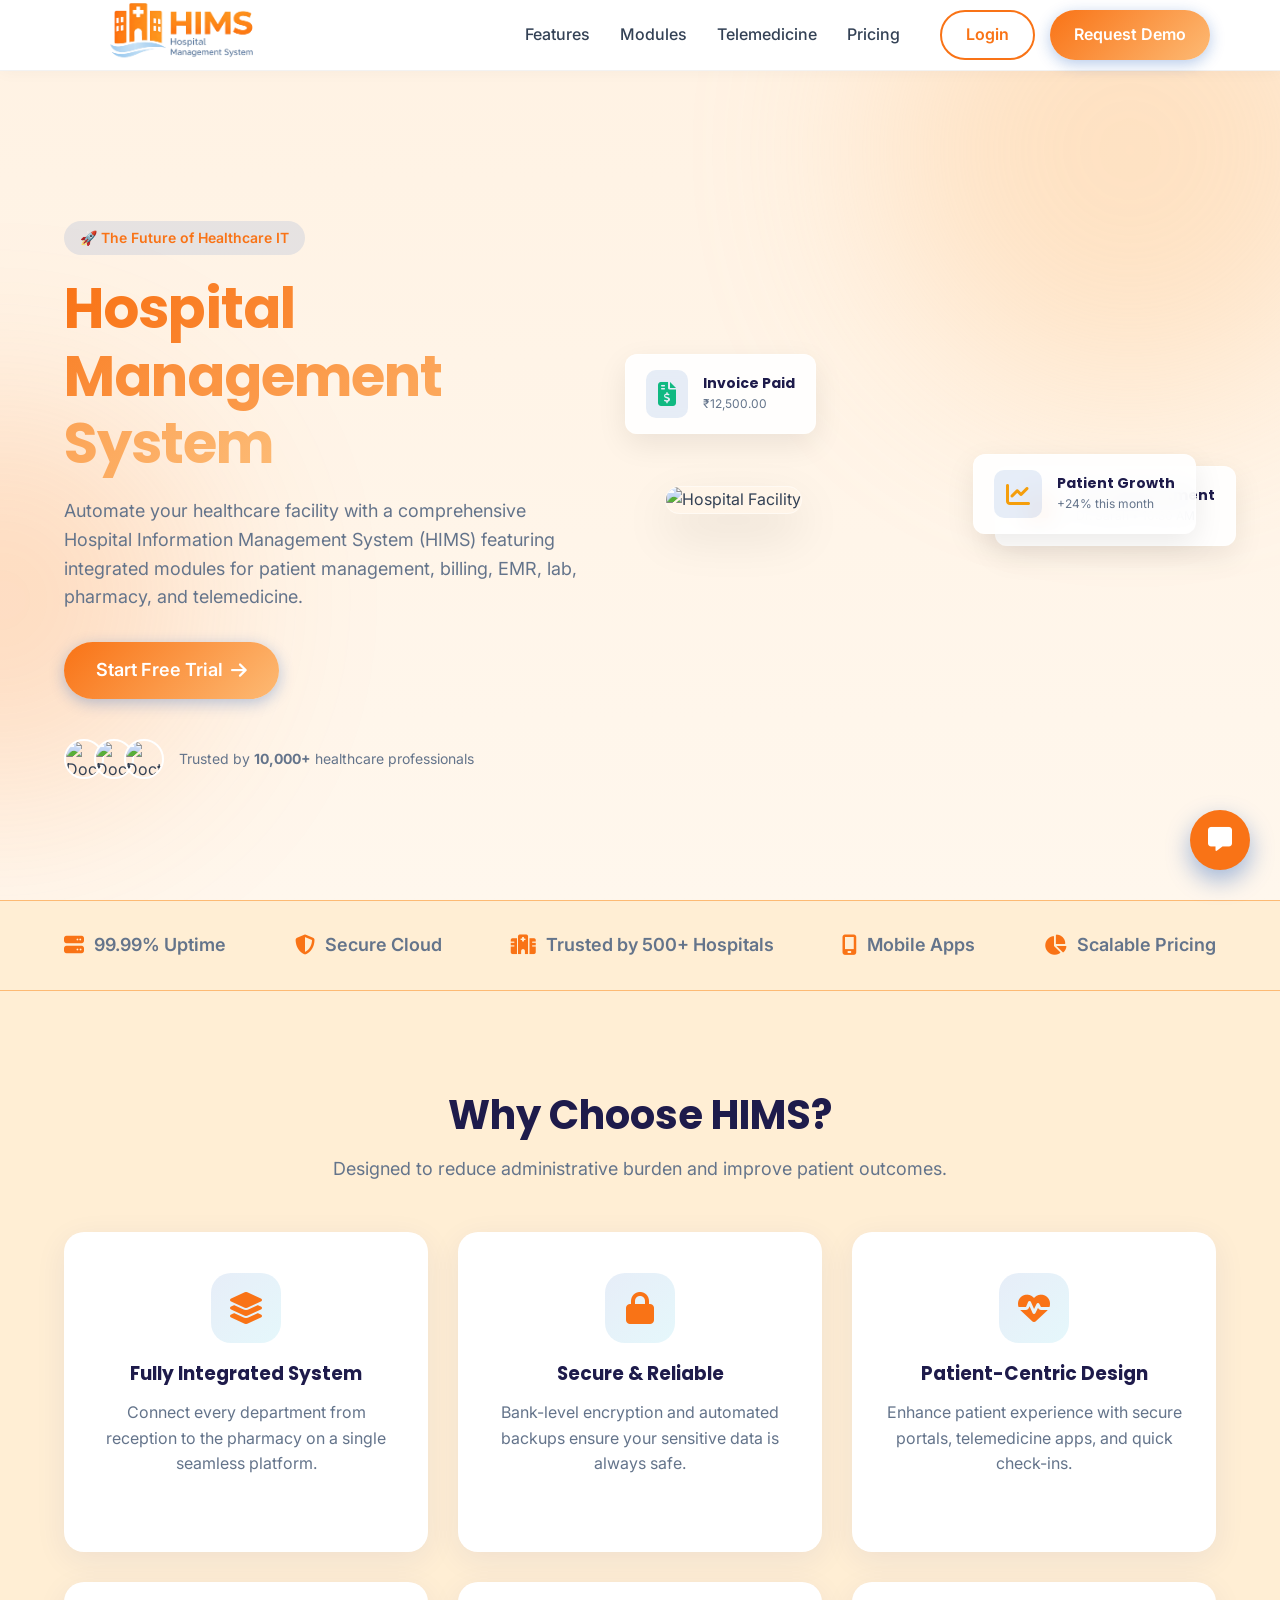
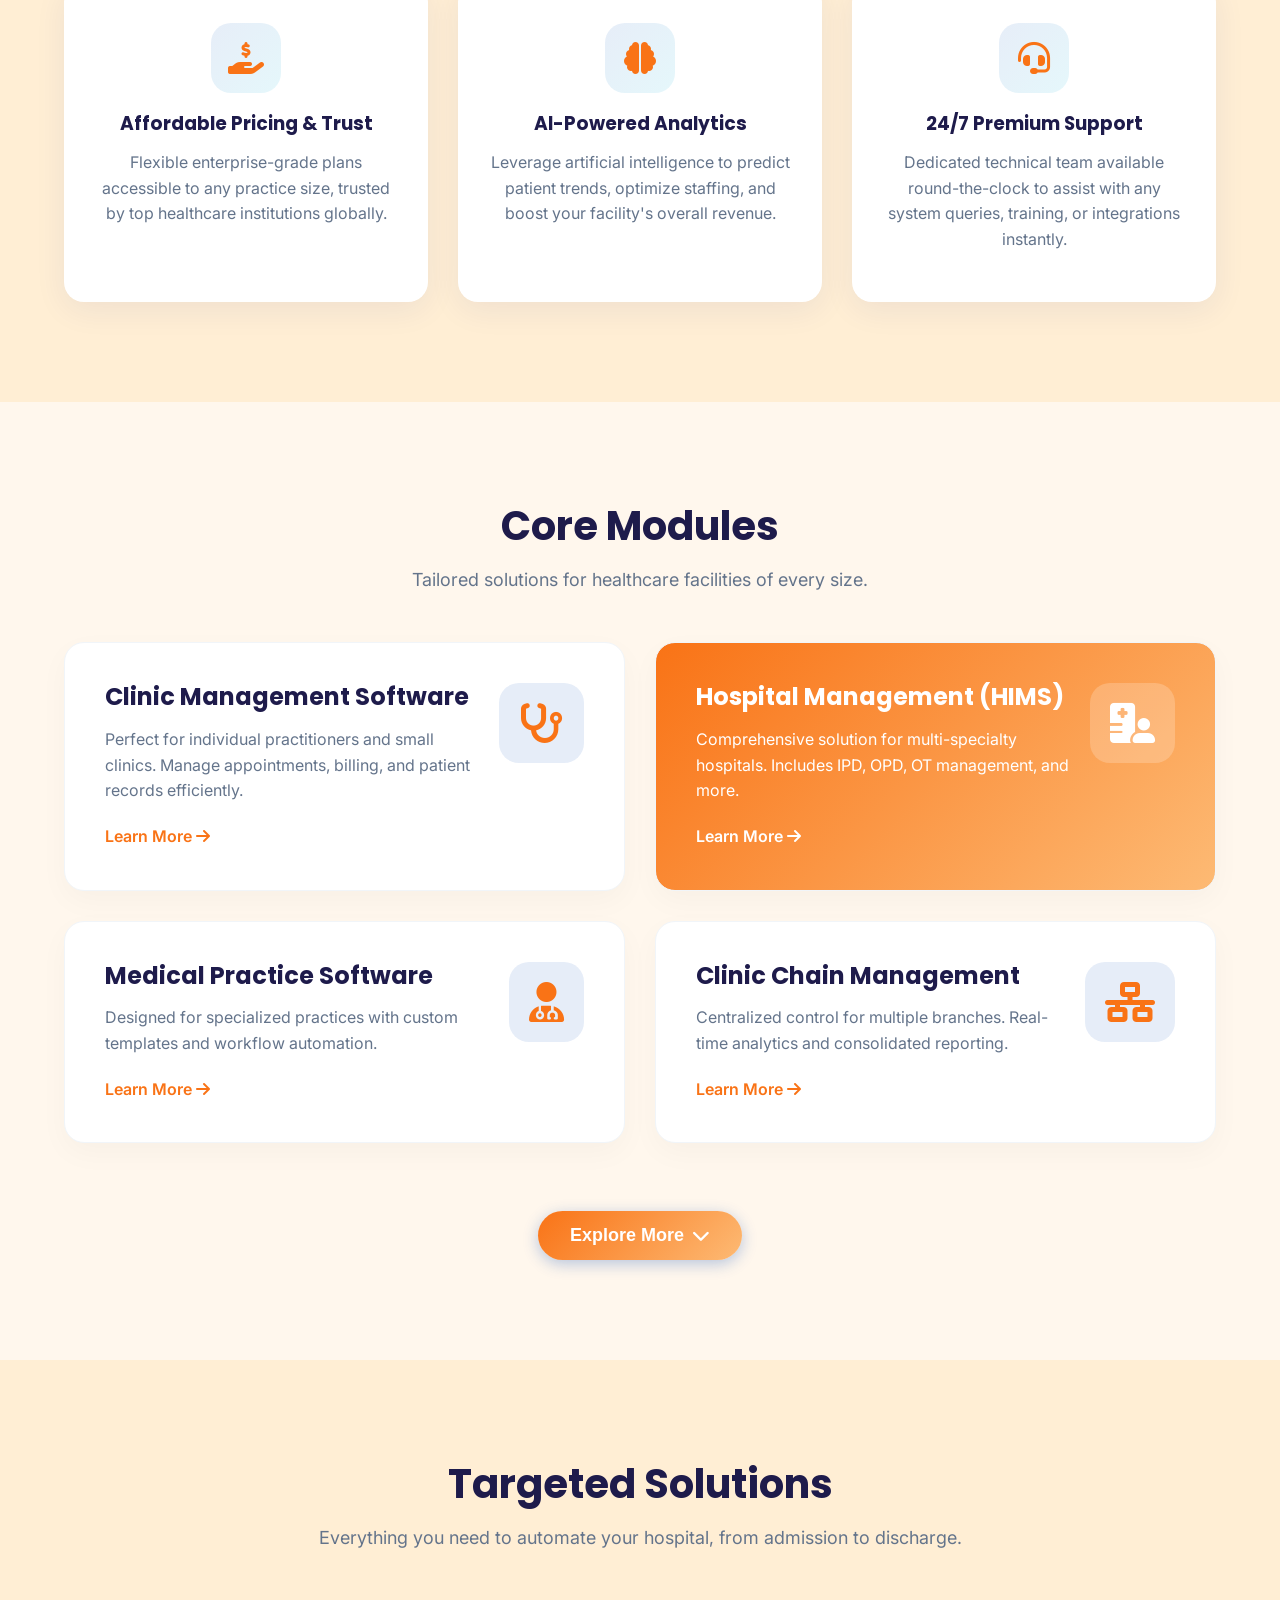
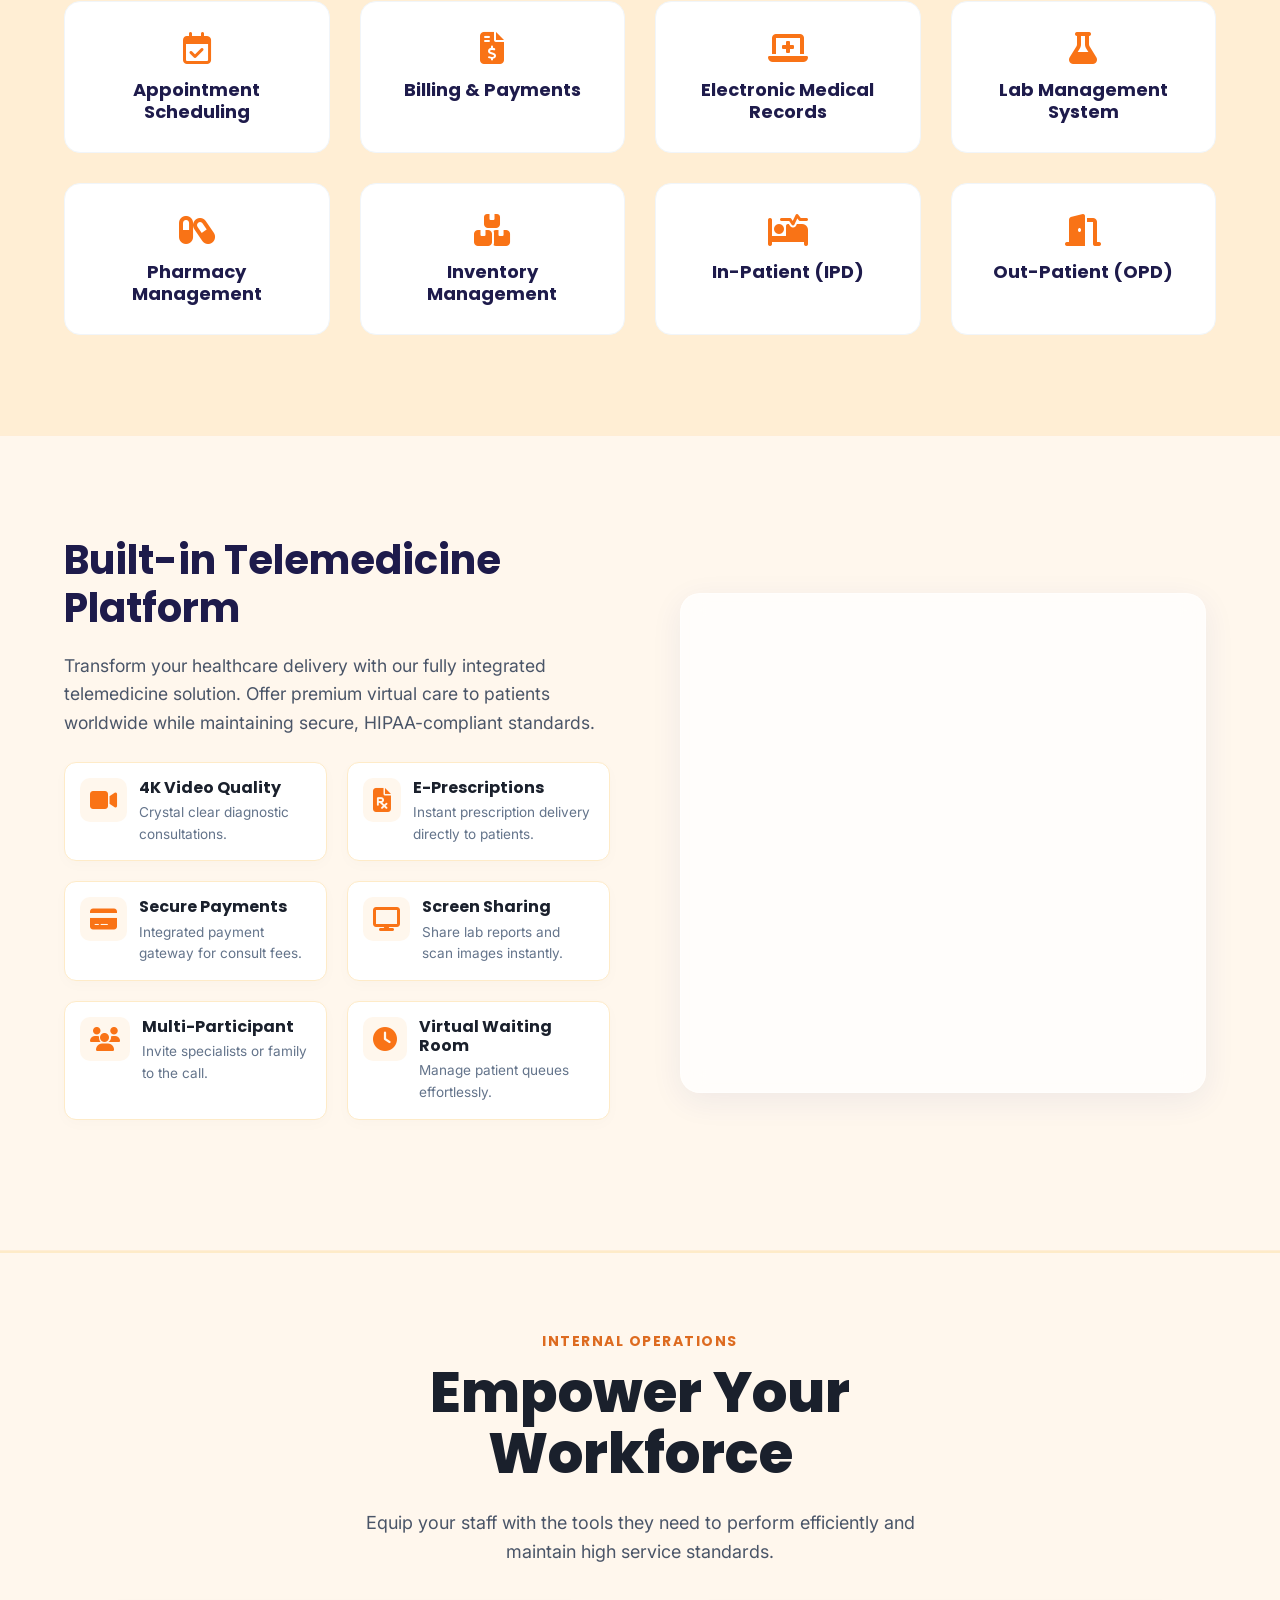
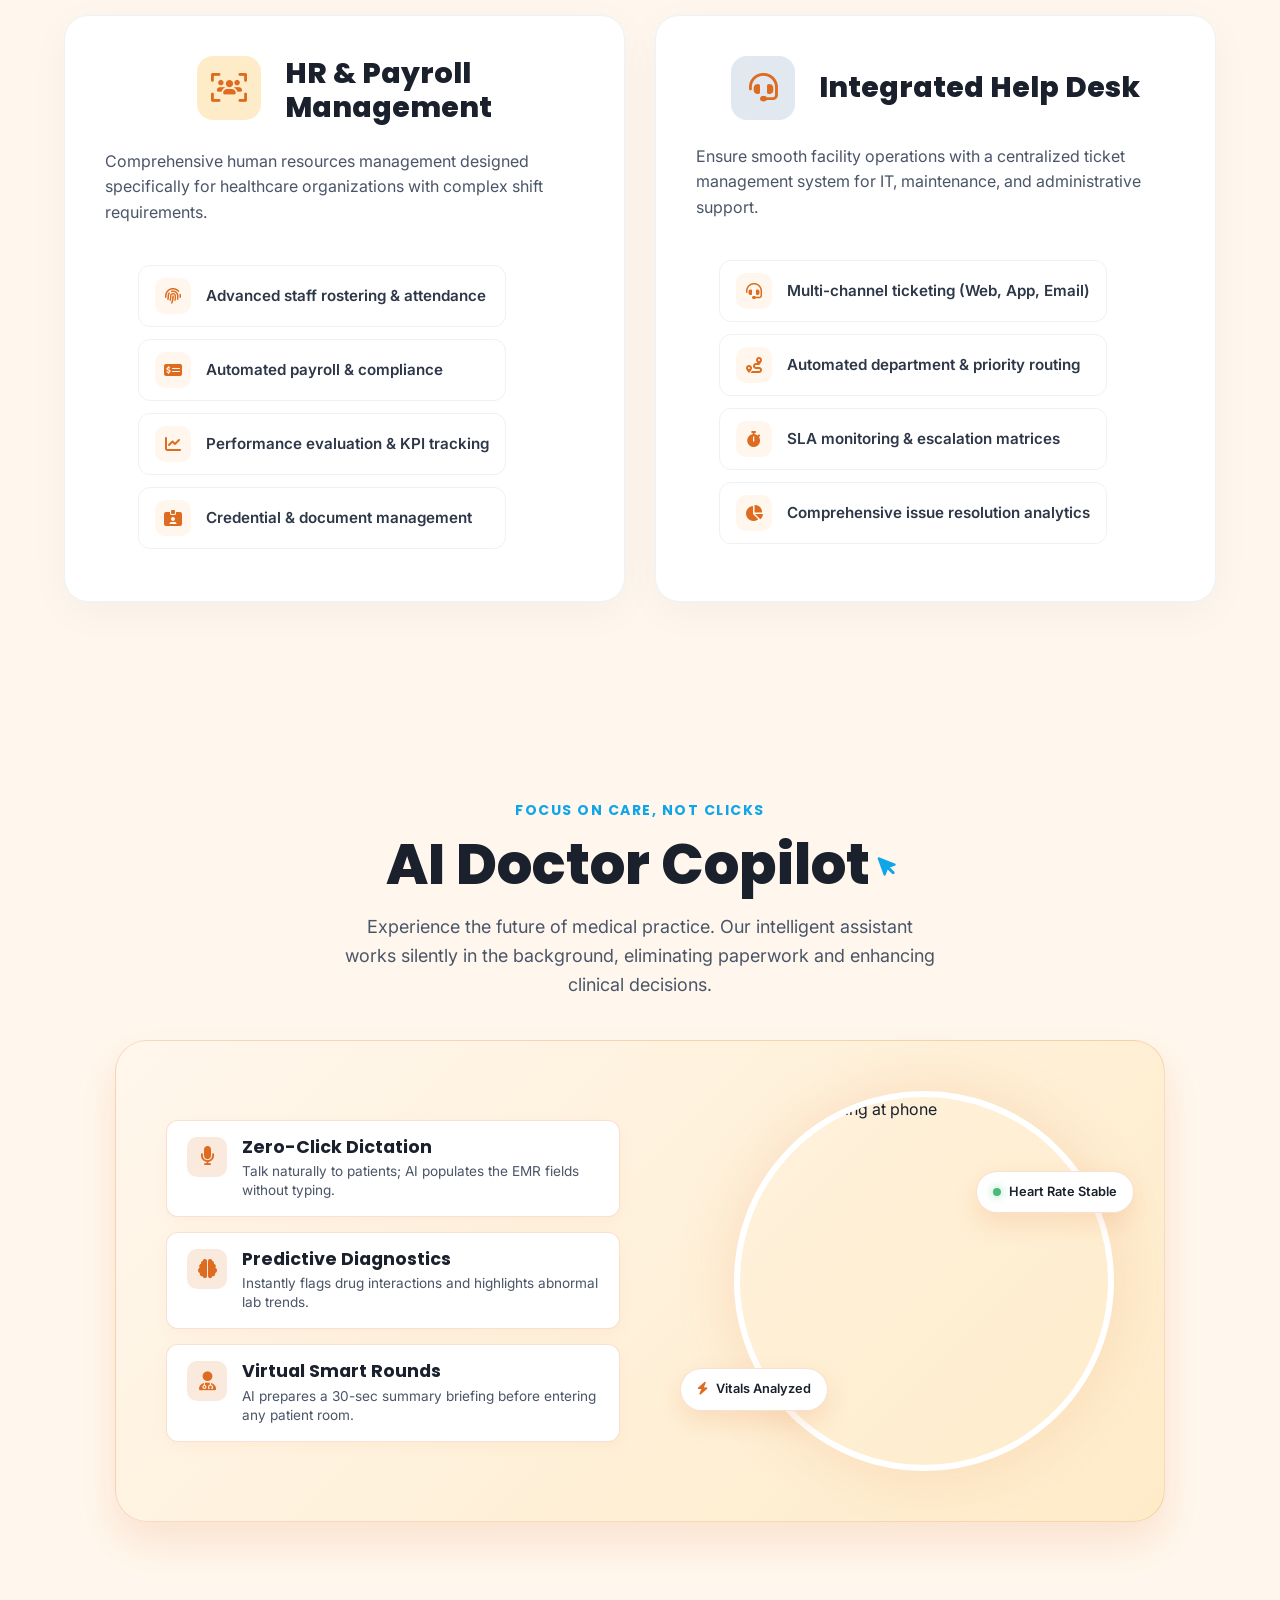
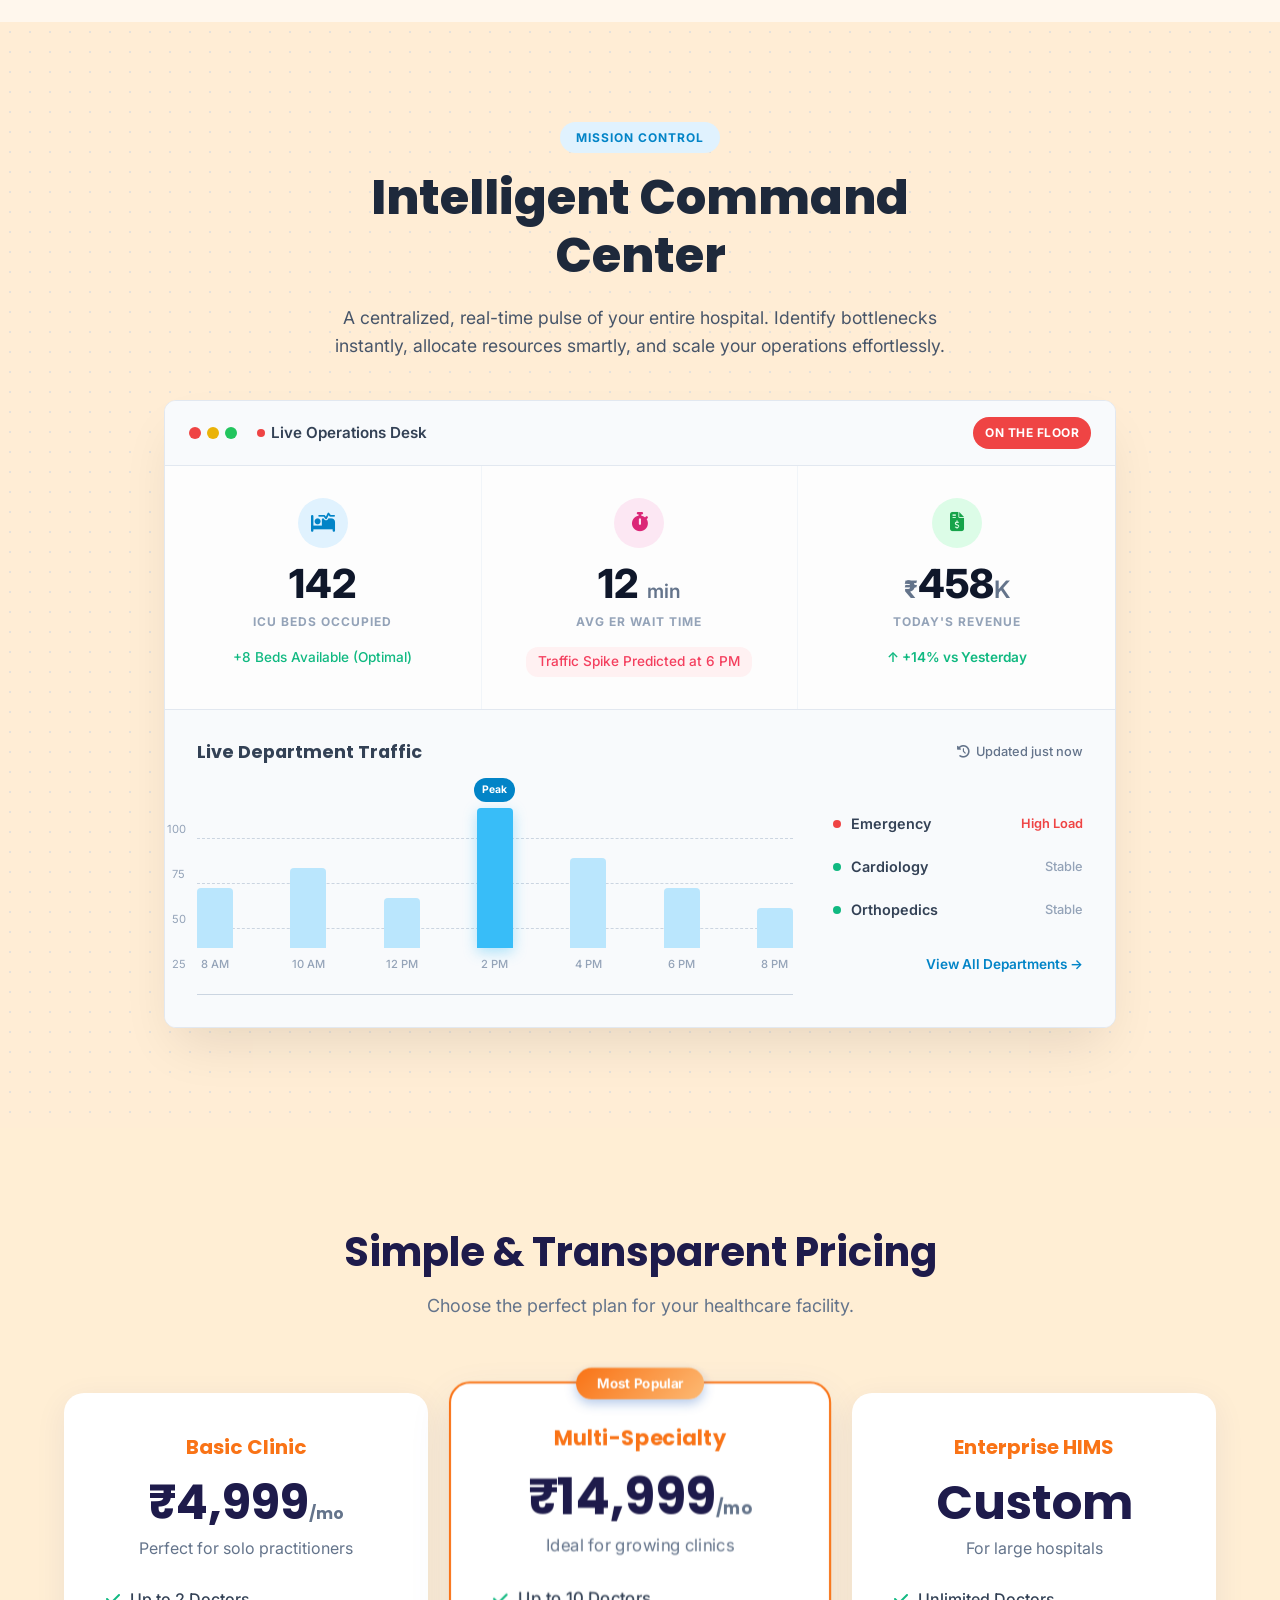
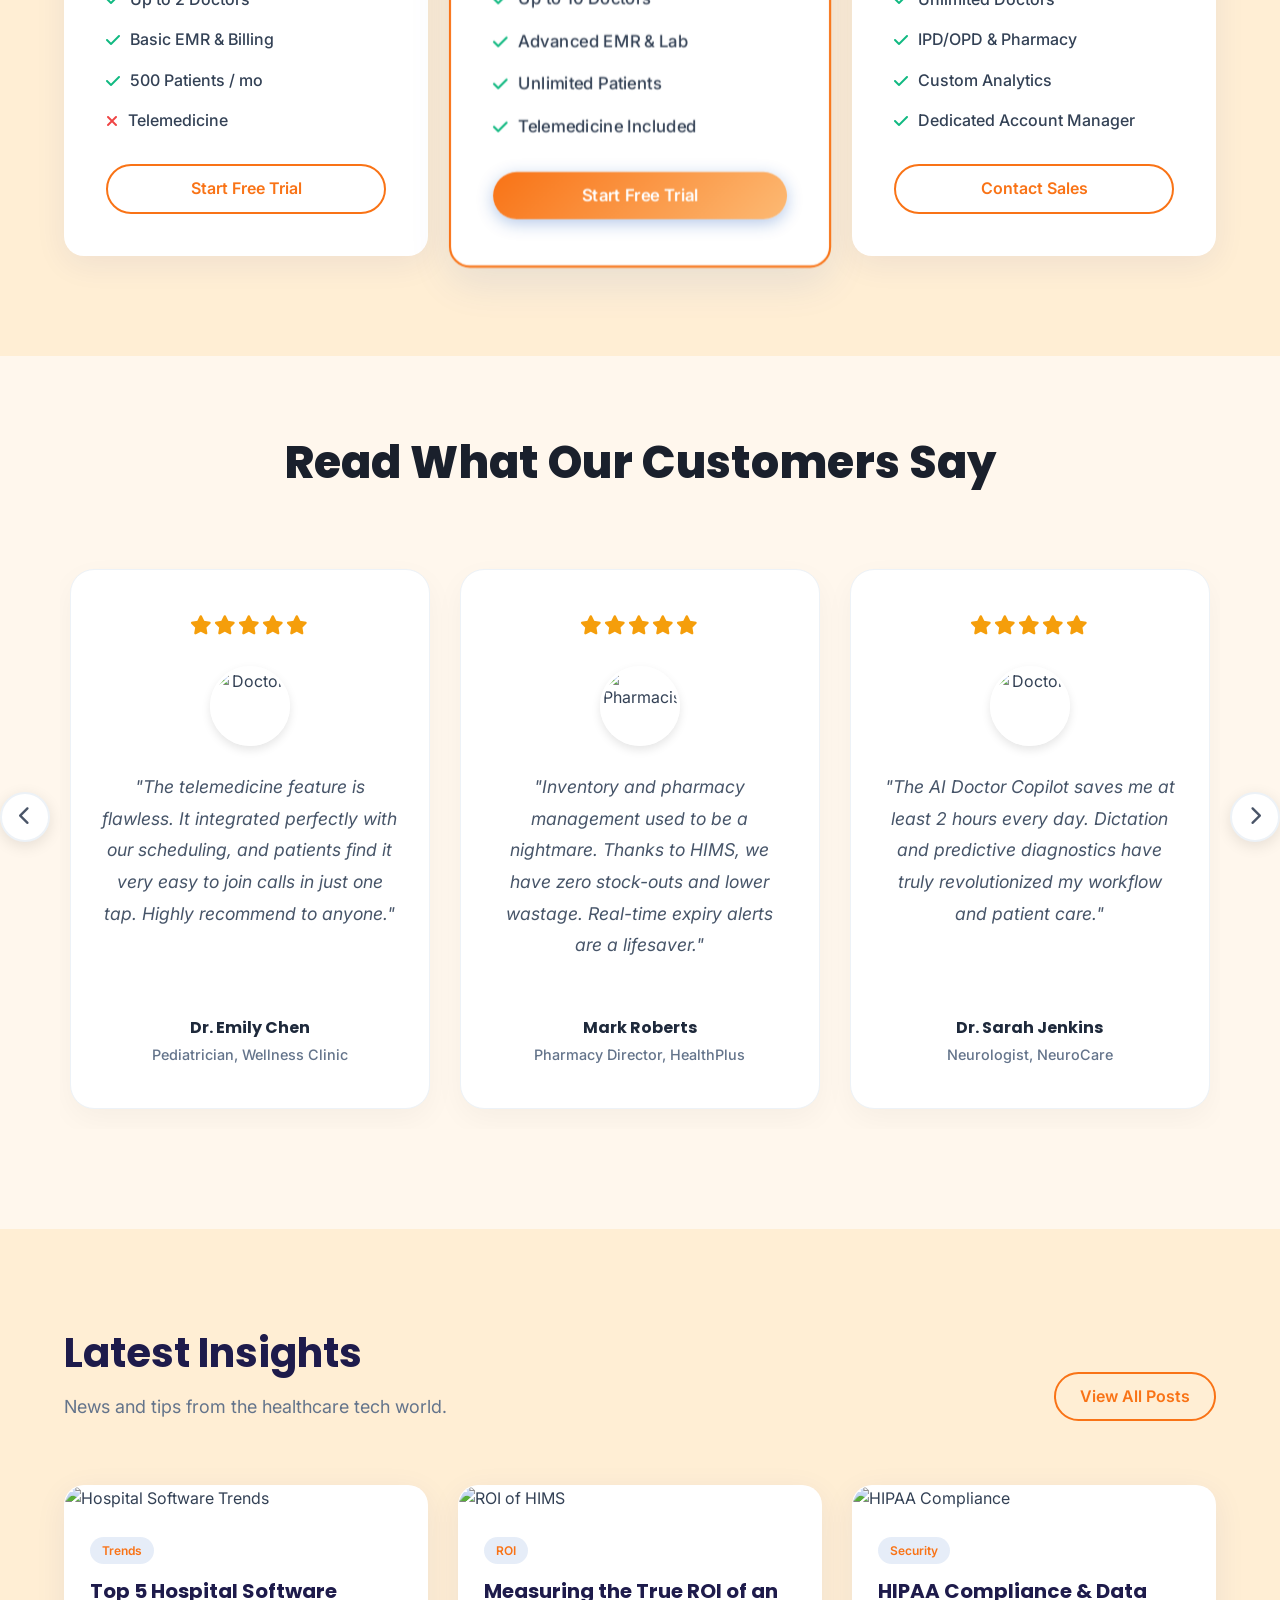
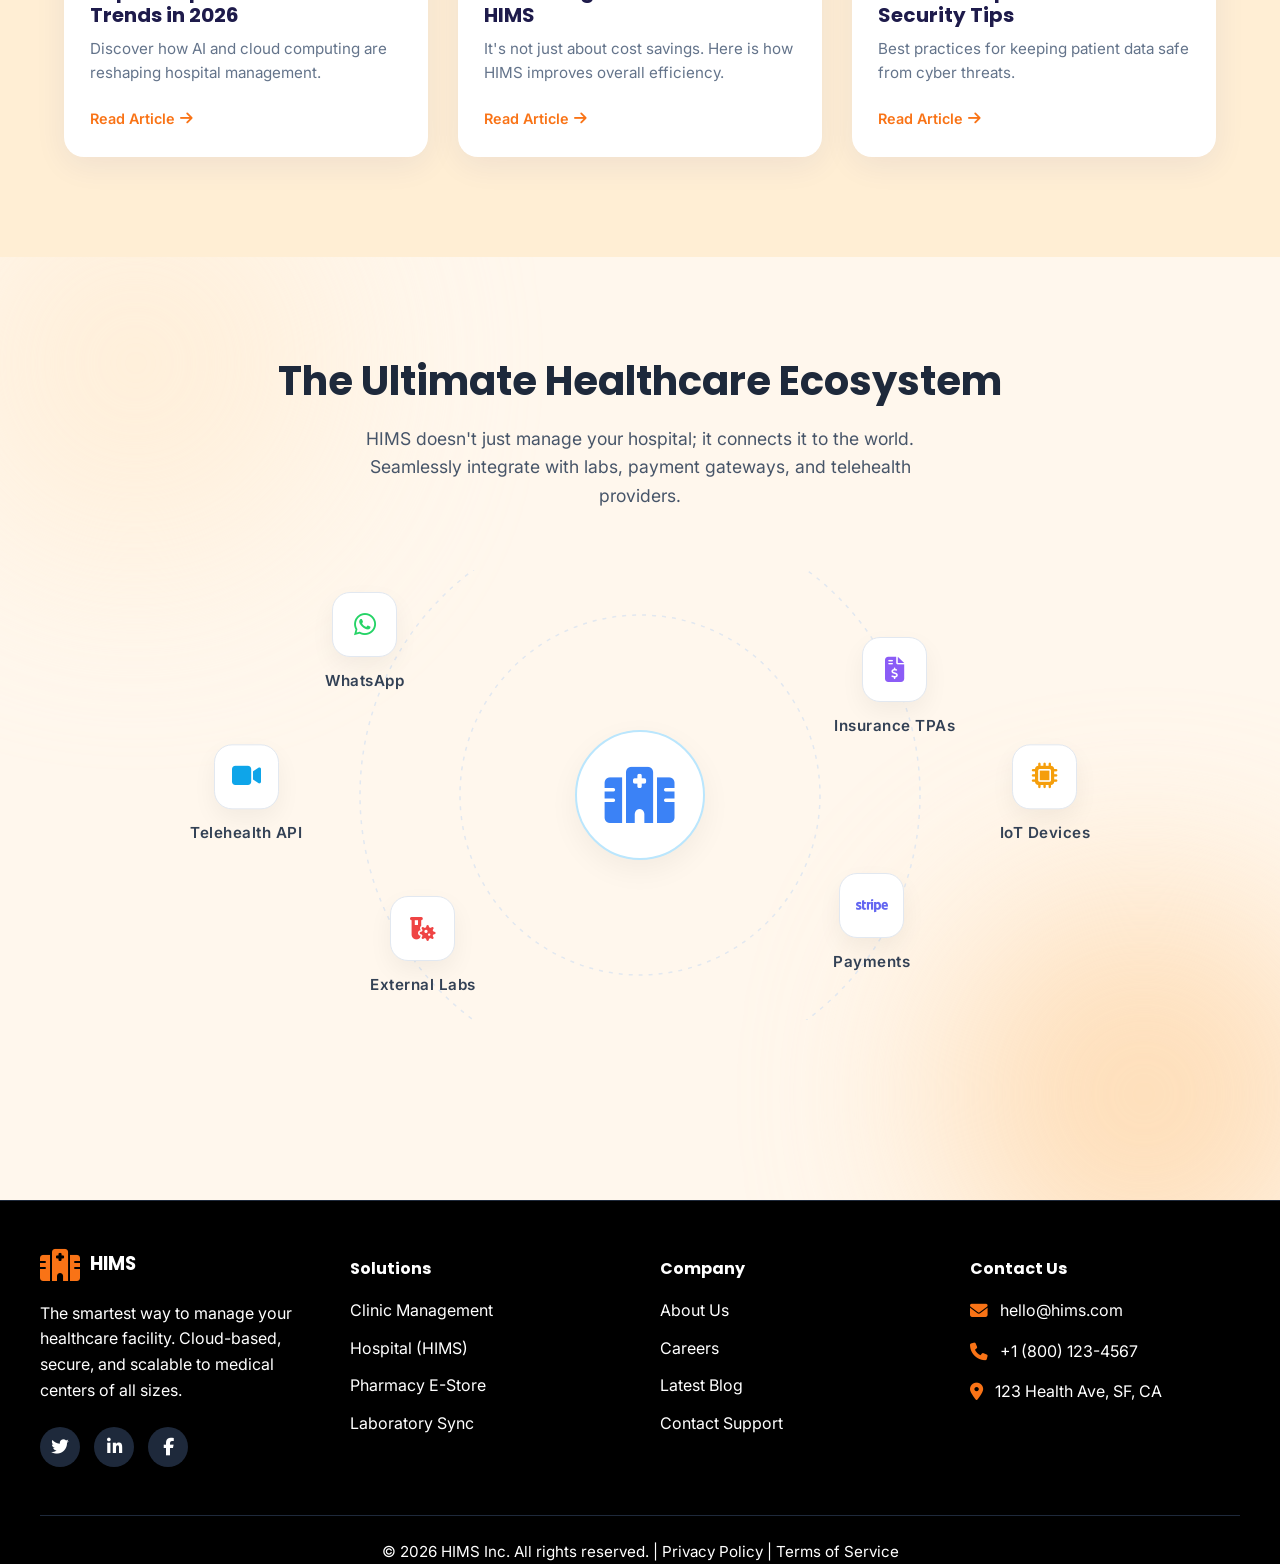
==== commit 7ee4e127: "Add files via upload" ====
--- a/index.html
+++ b/index.html
@@ -666,7 +666,7 @@
                     with our fully integrated telemedicine solution. Offer premium virtual care to patients worldwide
                     while maintaining secure, HIPAA-compliant standards.</p>
 
-                <div style="display: grid; grid-template-columns: 1fr 1fr; gap: 20px; margin-bottom: 30px;">
+                <div class="tele-features-grid">
                     <div class="tele-feature-card"
                         style="background: white; padding: 15px; border-radius: 12px; box-shadow: 0 4px 15px rgba(0,0,0,0.02); display: flex; align-items: flex-start; gap: 12px; border: 1px solid #feebc8;">
                         <i class="fa-solid fa-video color-primary"
@@ -812,7 +812,7 @@
             <div class="grid grid-2 gs-reveal">
                 <!-- Card 1 -->
                 <div class="feature-card hover-lift"
-                    style="background: white; border-radius: 24px; padding: 40px; box-shadow: 0 10px 40px rgba(0,0,0,0.04); border: 1px solid #edf2f7; position: relative; text-align: left;">
+                    style="background: white; border-radius: 24px; padding: clamp(20px, 5vw, 40px); box-shadow: 0 10px 40px rgba(0,0,0,0.04); border: 1px solid #edf2f7; position: relative; text-align: left;">
 
                     <div style="display: flex; align-items: flex-start; gap: 24px; margin-bottom: 24px;">
                         <div
@@ -850,6 +850,11 @@
                             border-color: #fbd38d;
                             box-shadow: 0 6px 20px rgba(221,107,32,0.08);
                             background: white;
+                        }
+                        @media (max-width: 768px) {
+                            .ops-bullet {
+                                margin-left: 0;
+                            }
                         }
                         .ops-bullet-icon {
                             background: #fff7ed;
@@ -891,7 +896,7 @@
 
                 <!-- Card 2 -->
                 <div class="feature-card hover-lift"
-                    style="background: white; border-radius: 24px; padding: 40px; box-shadow: 0 10px 40px rgba(0,0,0,0.04); border: 1px solid #edf2f7; position: relative; text-align: left;">
+                    style="background: white; border-radius: 24px; padding: clamp(20px, 5vw, 40px); box-shadow: 0 10px 40px rgba(0,0,0,0.04); border: 1px solid #edf2f7; position: relative; text-align: left;">
 
                     <div style="display: flex; align-items: flex-start; gap: 24px; margin-bottom: 24px;">
                         <div
@@ -955,7 +960,7 @@
         </div>
 
         <div class="container container-sm hover-lift ai-main-container"
-            style="max-width: 1050px; text-align: left; background: linear-gradient(135deg, #fff7ed 0%, #feebc8 100%); color: #1A202C; border-radius: 32px; padding: 40px 50px; box-shadow: 0 20px 40px rgba(221,107,32,0.15); border: 1px solid rgba(221,107,32,0.2); transition: all 0.4s ease;">
+            style="max-width: 1050px; text-align: left; background: linear-gradient(135deg, #fff7ed 0%, #feebc8 100%); color: #1A202C; border-radius: 32px; padding: clamp(20px, 5vw, 50px); box-shadow: 0 20px 40px rgba(221,107,32,0.15); border: 1px solid rgba(221,107,32,0.2); transition: all 0.4s ease;">
             <div class="grid grid-2 gs-reveal" style="align-items: center; gap: 40px;">
                 <!-- Left Content: Text and Cards -->
                 <div class="ai-content">
@@ -1031,7 +1036,7 @@
                     style="position: relative; display: flex; justify-content: flex-end; align-items: center;">
                     <!-- Circular Mask -->
                     <div
-                        style="width: 380px; height: 380px; border-radius: 50%; overflow: hidden; position: relative; box-shadow: 0 0 60px rgba(221,107,32,0.15); border: 6px solid white;">
+                        style="width: clamp(200px, 100%, 380px); aspect-ratio: 1/1; height: auto; border-radius: 50%; overflow: hidden; position: relative; box-shadow: 0 0 60px rgba(221,107,32,0.15); border: 6px solid white;">
                         <img src="https://images.pexels.com/photos/5215024/pexels-photo-5215024.jpeg?auto=compress&cs=tinysrgb&w=800"
                             alt="Doctor looking at phone"
                             style="width: 100%; height: 100%; object-fit: cover; object-position: center 30%;">
--- a/style.css
+++ b/style.css
@@ -797,6 +797,18 @@
 }
 
 /* Telemedicine */
+.tele-features-grid {
+    display: grid;
+    grid-template-columns: 1fr 1fr;
+    gap: 20px;
+    margin-bottom: 30px;
+}
+@media (max-width: 768px) {
+    .tele-features-grid {
+        grid-template-columns: 1fr;
+    }
+}
+
 .tele-container {
     display: grid;
     grid-template-columns: 1fr 1fr;
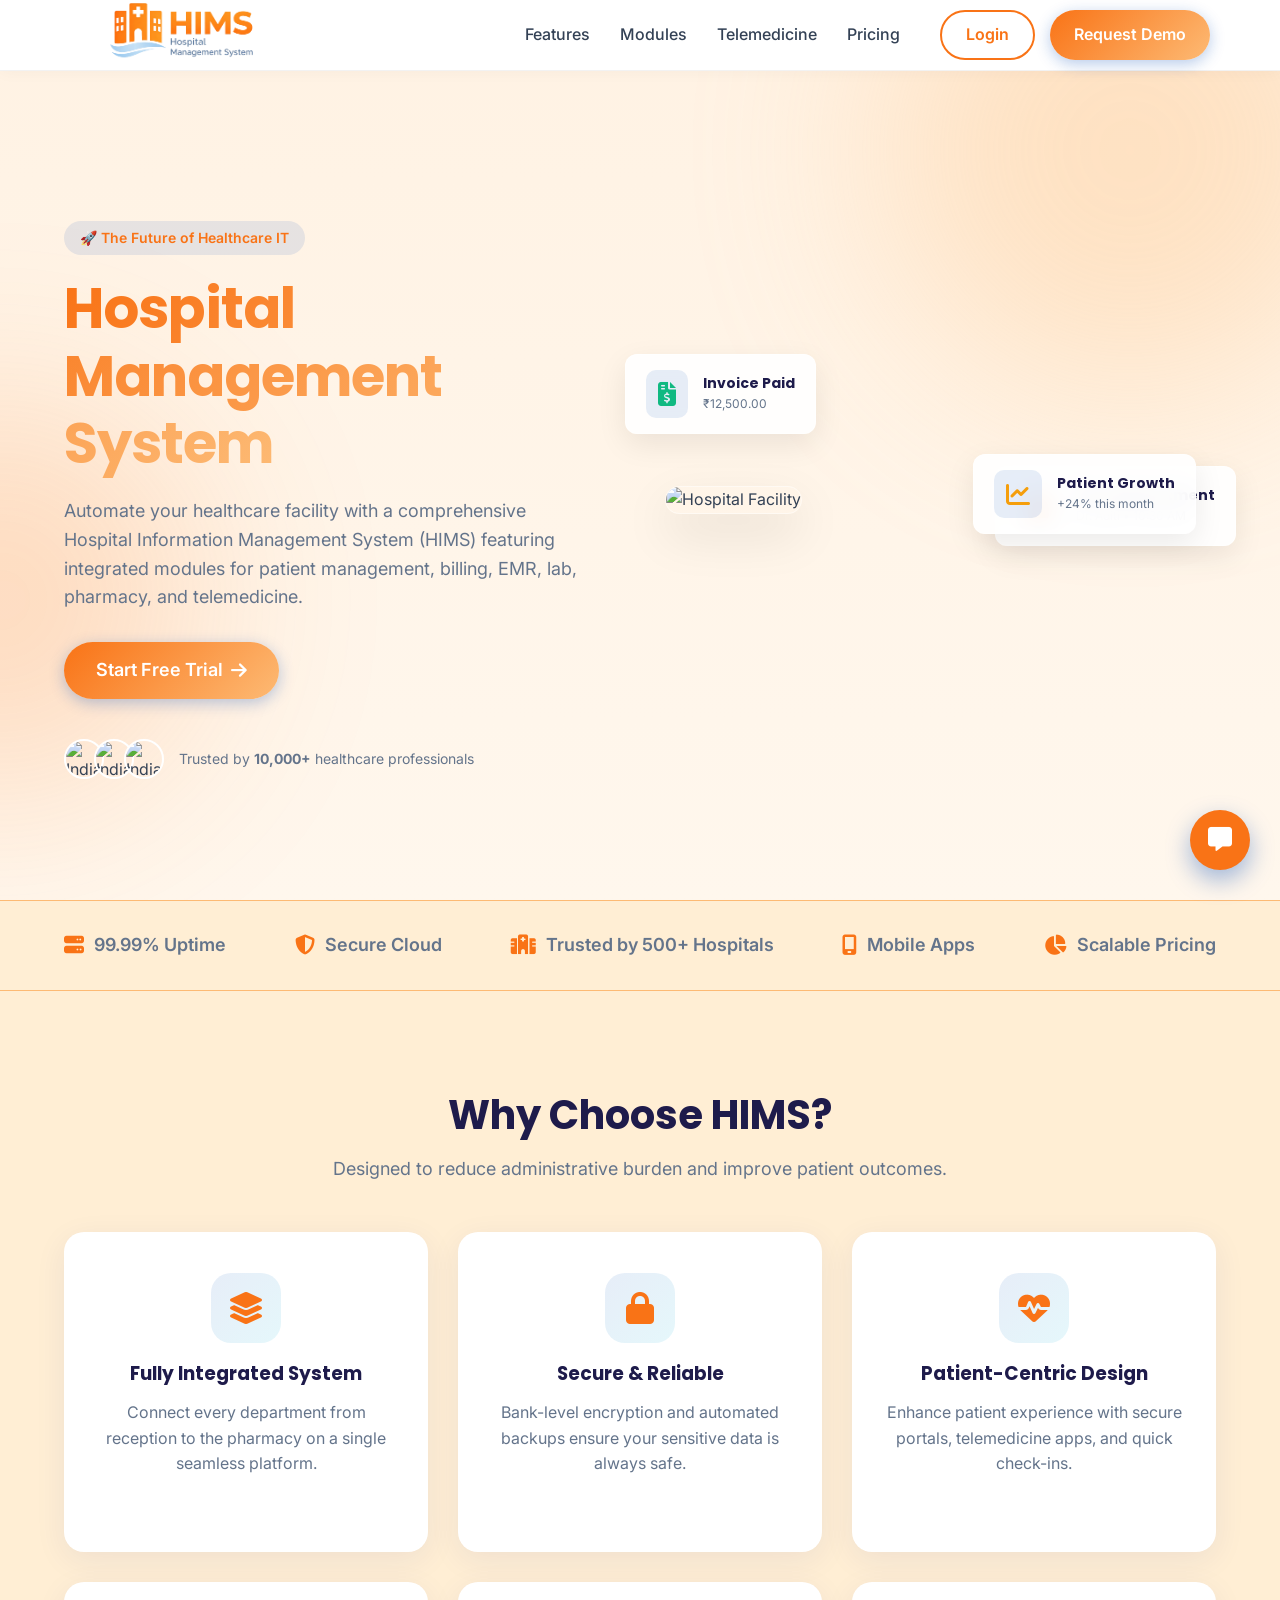
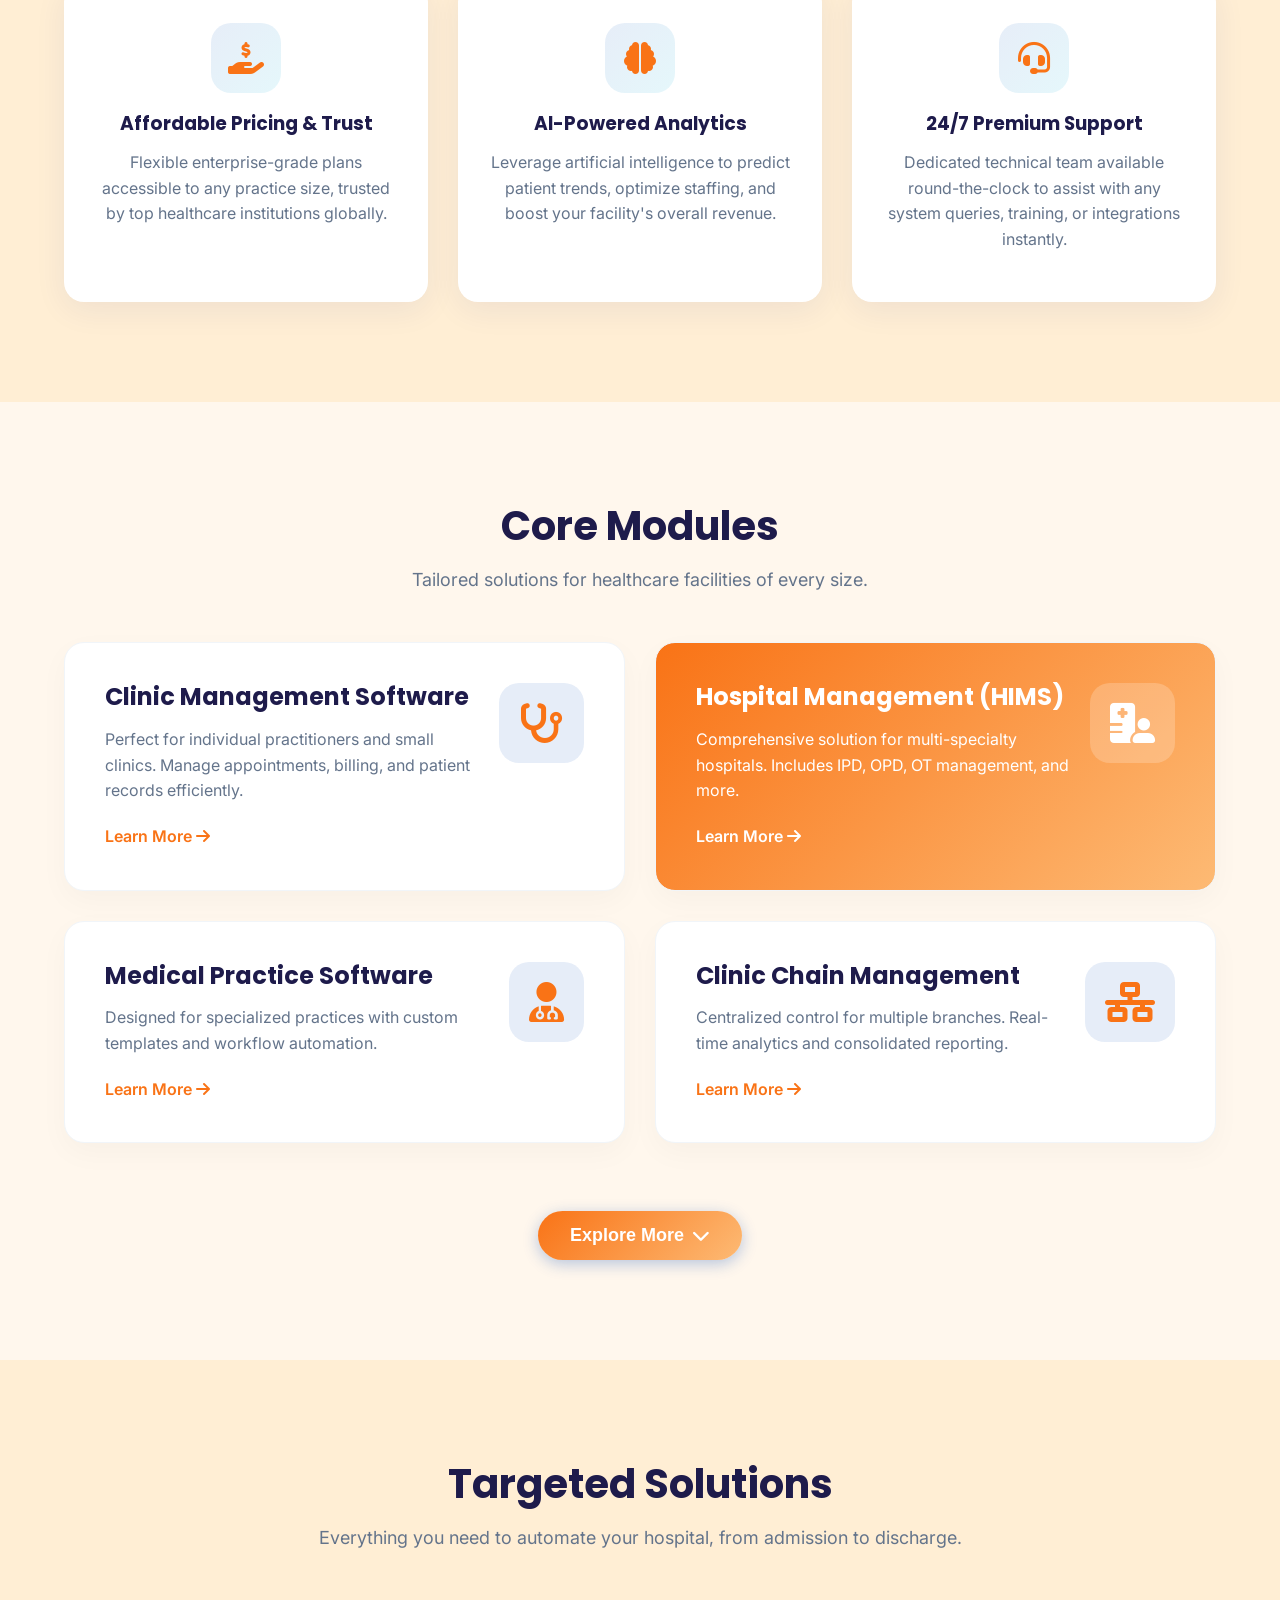
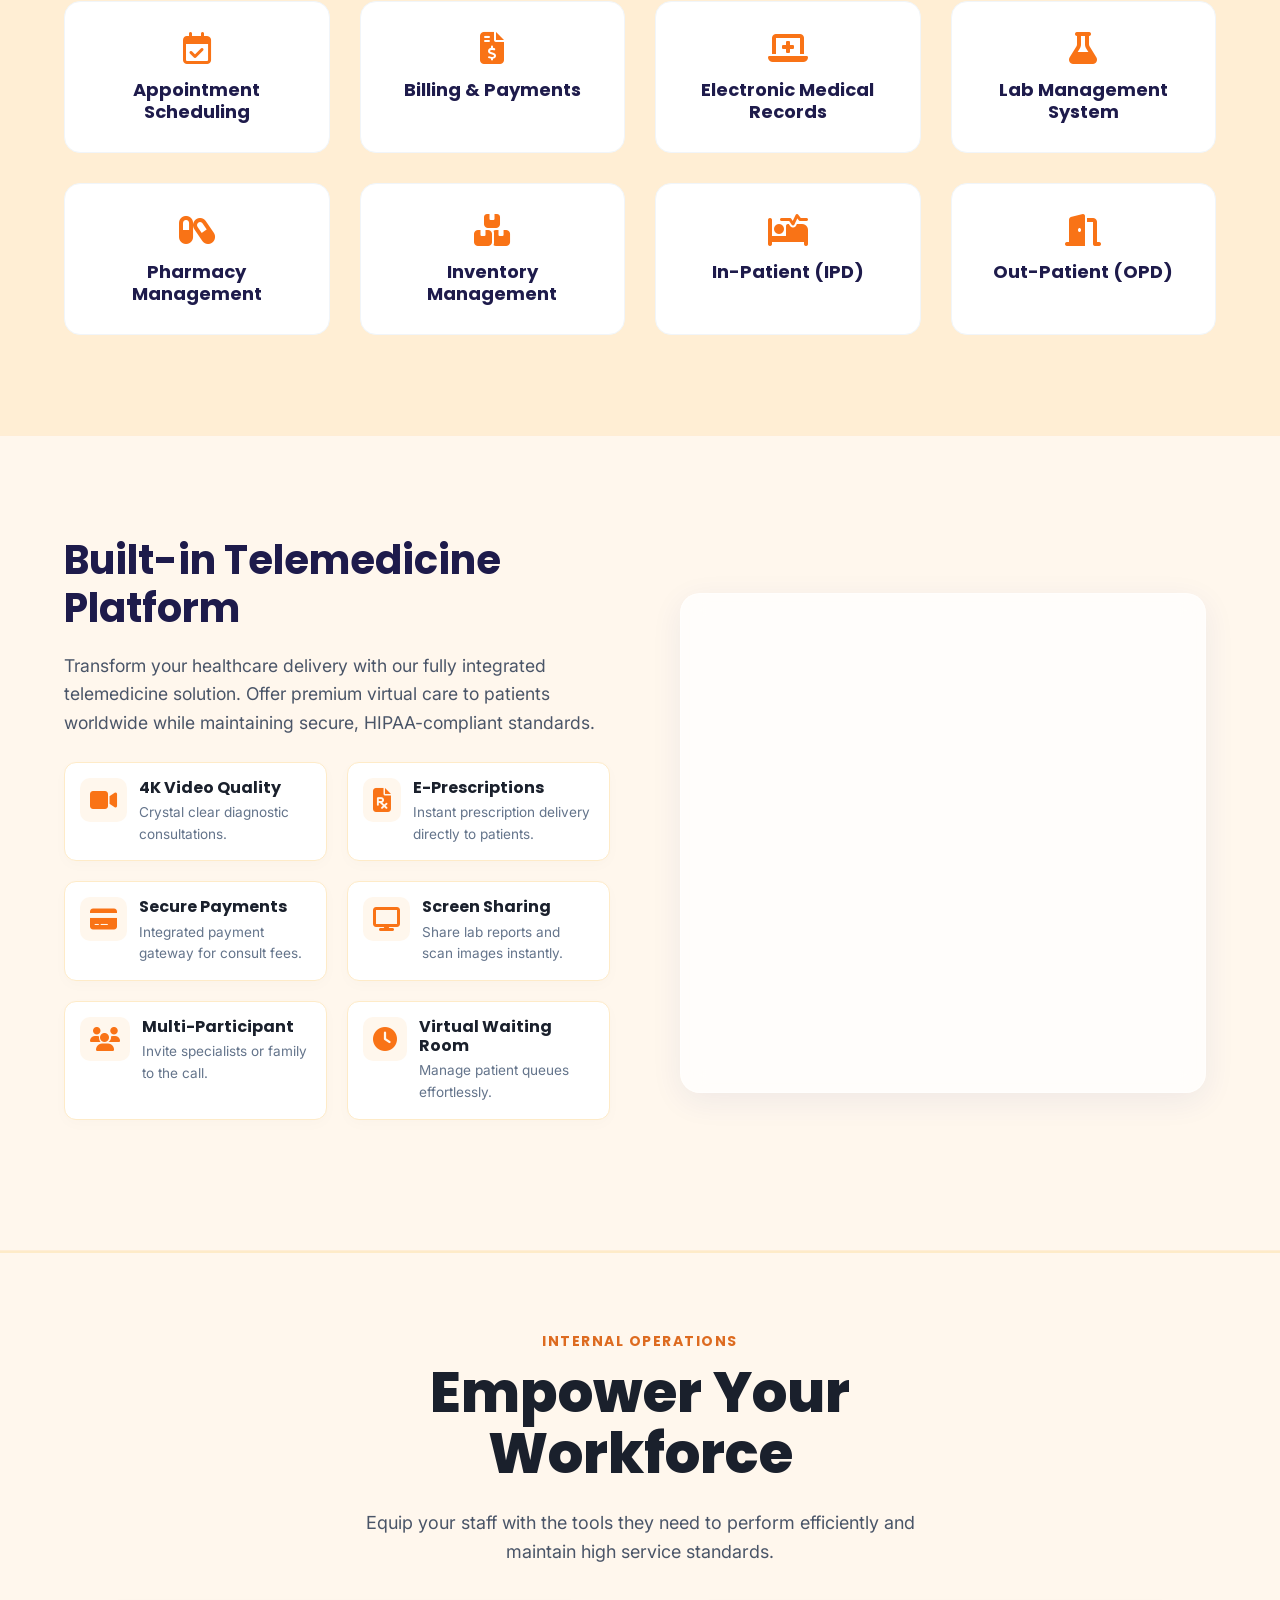
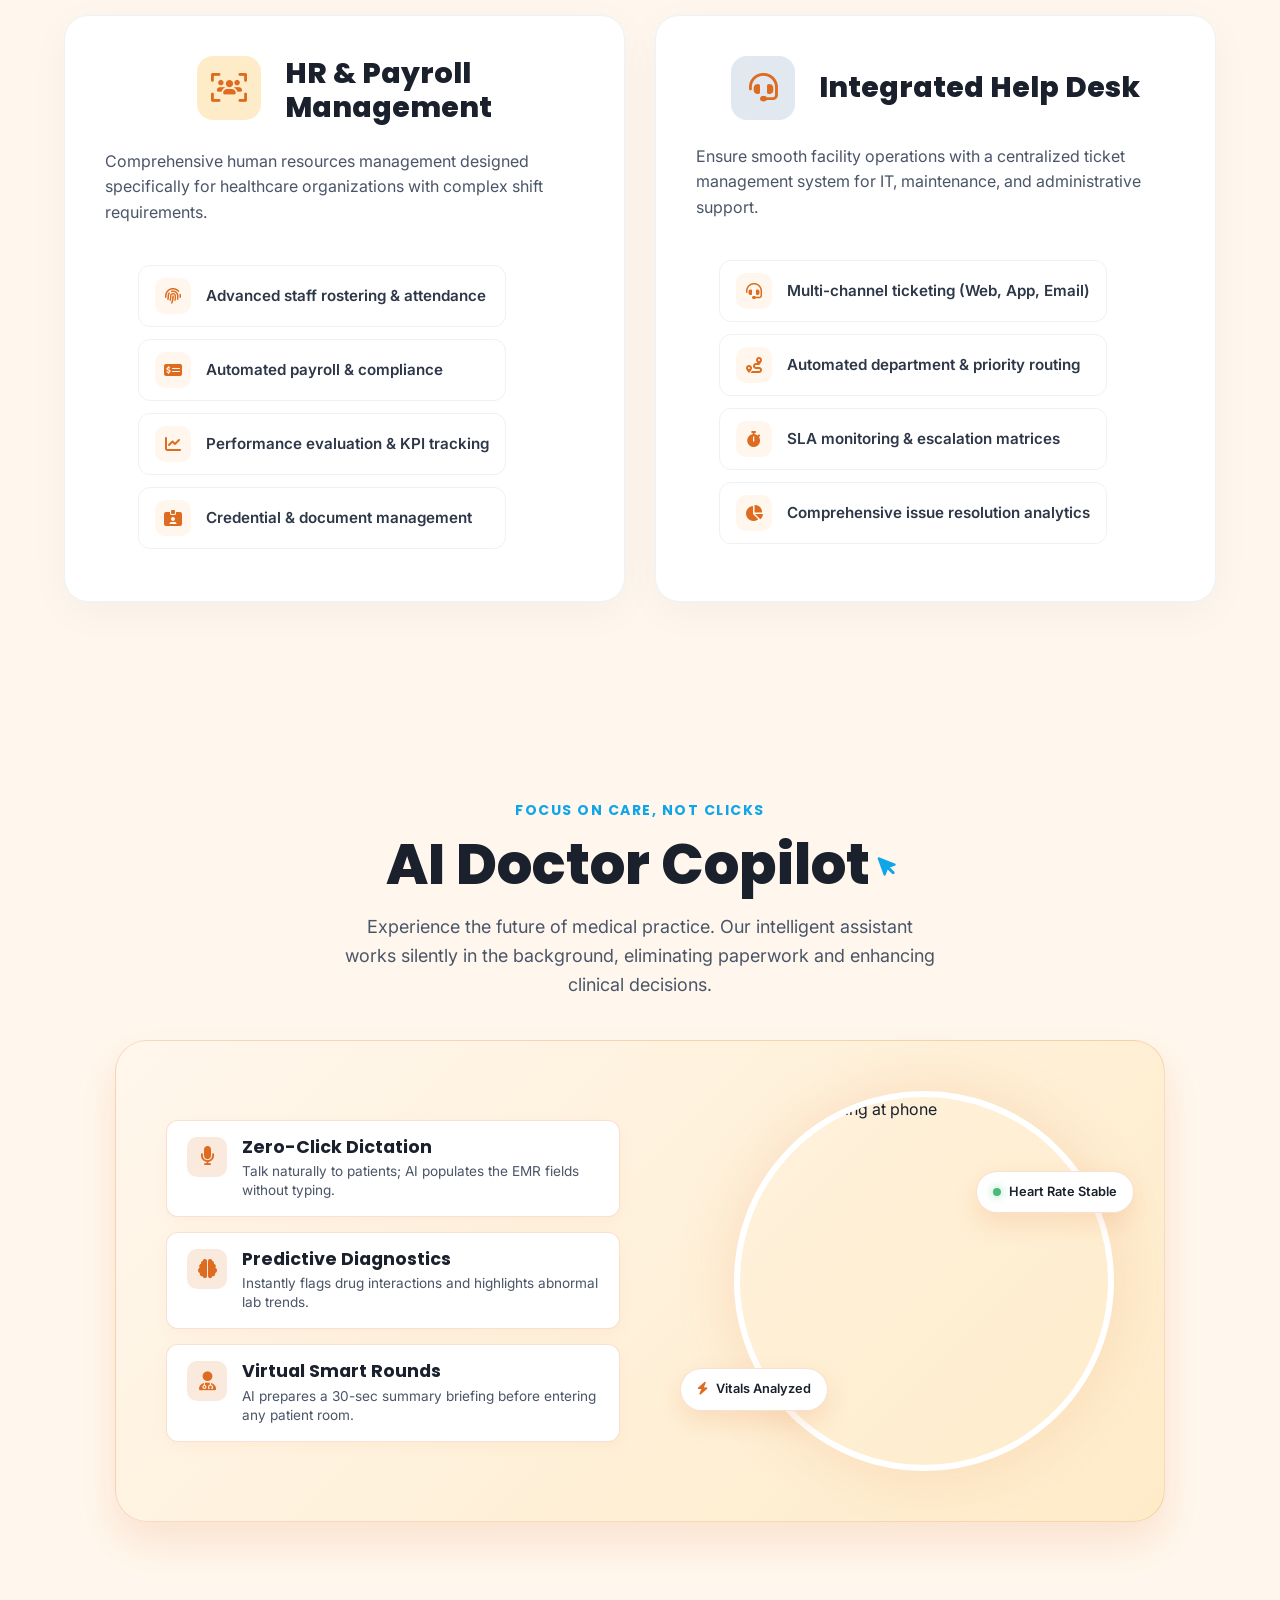
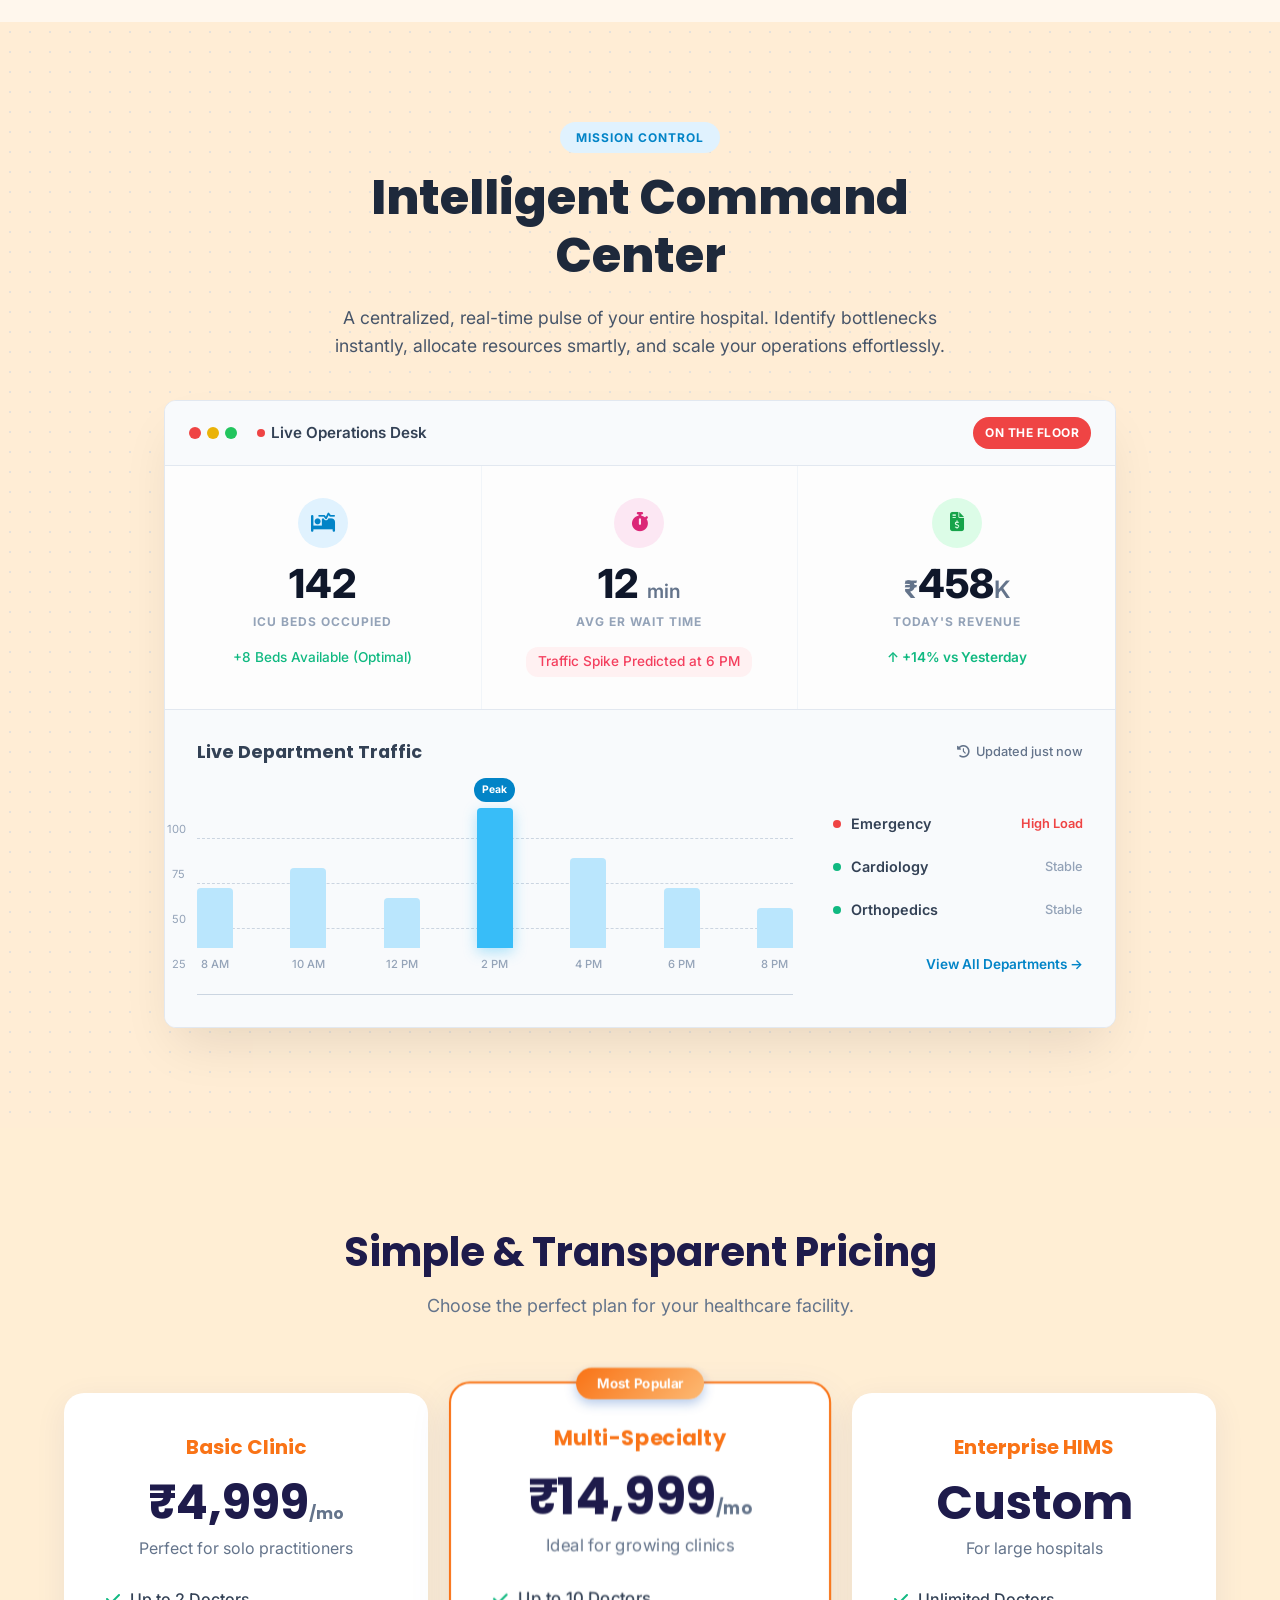
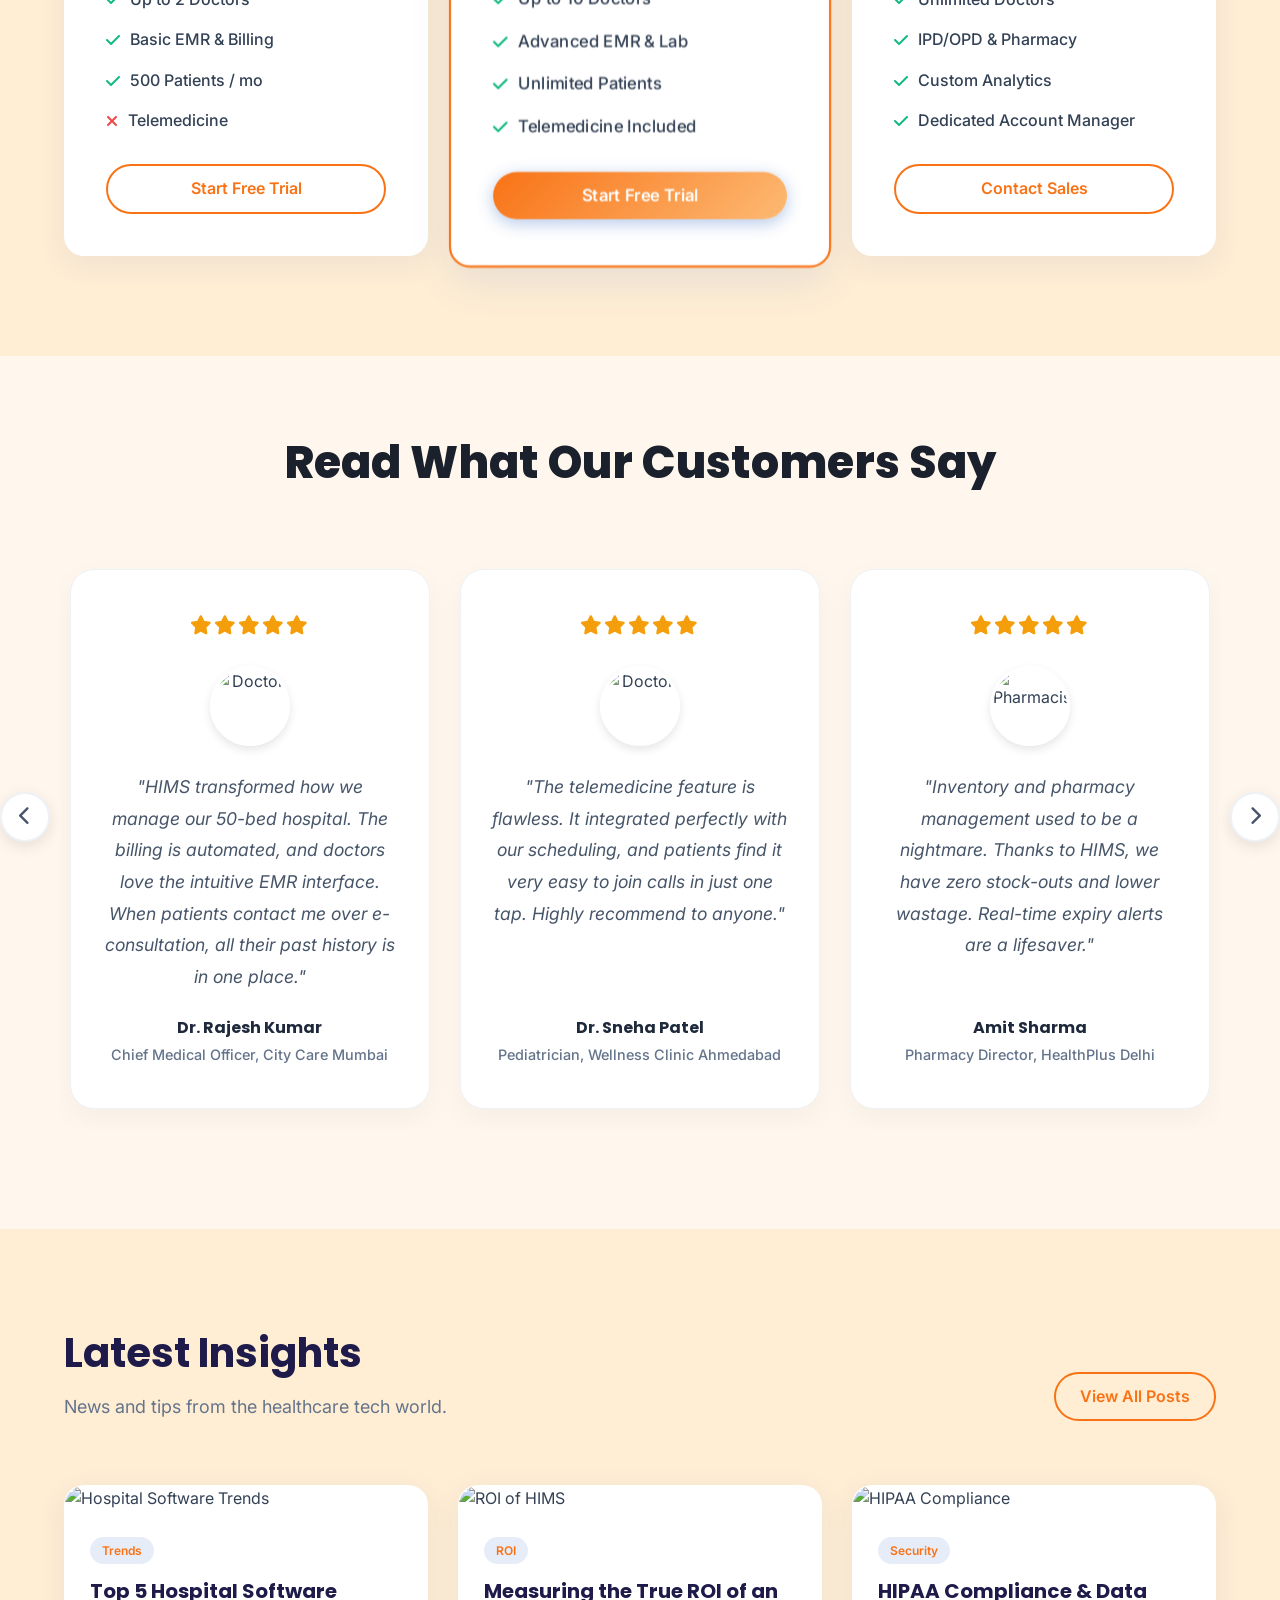
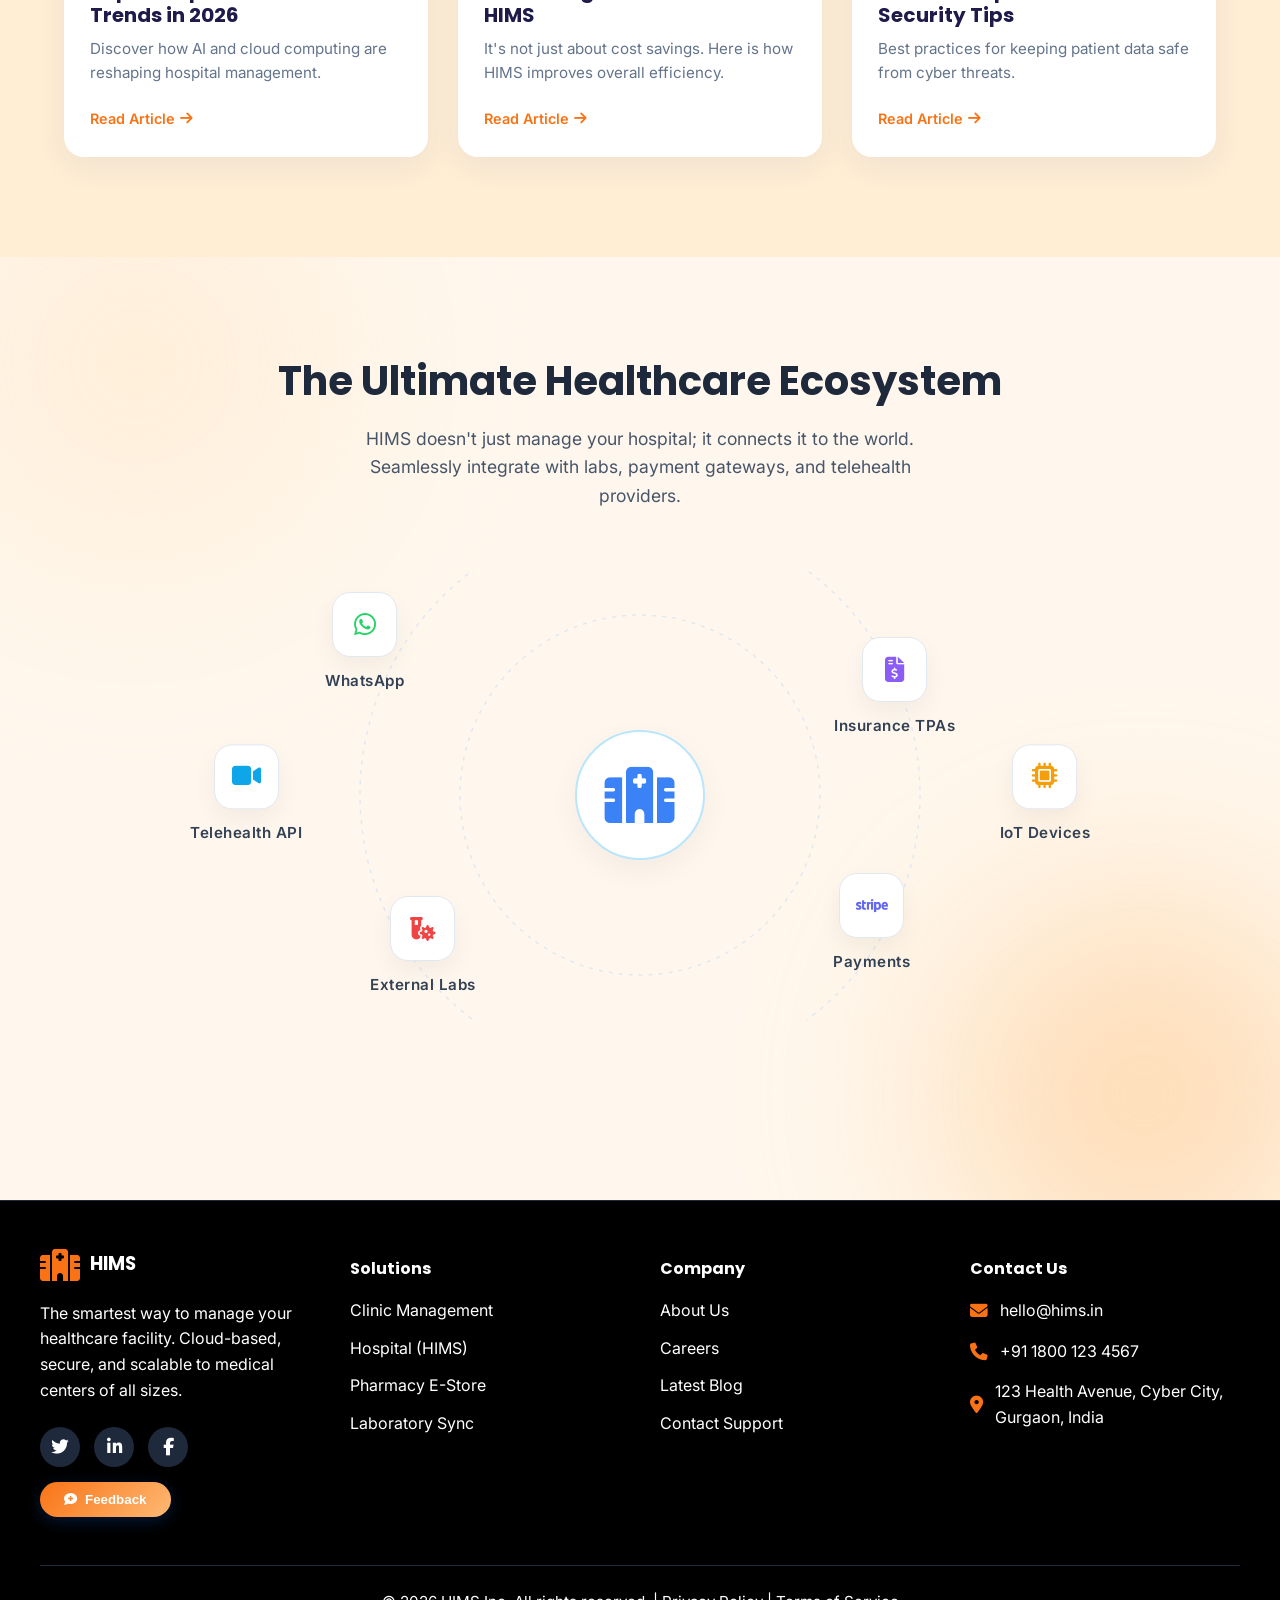
==== commit 8965c019: "Add files via upload" ====
--- a/index.html
+++ b/index.html
@@ -53,9 +53,9 @@
                 </div>
                 <div class="hero-trust">
                     <div class="avatars">
-                        <img src="https://i.pravatar.cc/100?img=1" alt="Doctor">
-                        <img src="https://i.pravatar.cc/100?img=2" alt="Doctor">
-                        <img src="https://i.pravatar.cc/100?img=3" alt="Doctor">
+                        <img src="assets/indian_doctor_hero_1775205684985.png" alt="Indian Doctor" style="object-fit: cover;">
+                        <img src="assets/indian_doctor_clinic_1775205719633.png" alt="Indian Doctor" style="object-fit: cover;">
+                        <img src="assets/indian_doctor_team_1775205794199.png" alt="Indian Doctor" style="object-fit: cover;">
                     </div>
                     <span>Trusted by <strong>10,000+</strong> healthcare professionals</span>
                 </div>
@@ -68,7 +68,7 @@
                     <i class="fa-solid fa-calendar-check color-primary"></i>
                     <div>
                         <h4>New Appointment</h4>
-                        <p>Dr. Sarah • 10:30 AM</p>
+                        <p>Dr. Aditi • 10:30 AM</p>
                     </div>
                 </div>
                 <div class="floating-card c-2 glass-card">
@@ -289,7 +289,7 @@
                             </ul>
                         </div>
                         <div class="module-detail-img">
-                            <img src="https://images.pexels.com/photos/7089401/pexels-photo-7089401.jpeg?auto=compress&cs=tinysrgb&w=800"
+                            <img src="assets/indian_doctor_clinic_1775205719633.png"
                                 alt="Clinic Management" style="width: 100%; border-radius: 12px;">
                         </div>
                     </div>
@@ -300,7 +300,7 @@
                     style="display: none; padding: 40px; border-bottom: none; background: white;">
                     <div class="module-detail-grid">
                         <div class="module-detail-img" style="order: -1;">
-                            <img src="https://images.pexels.com/photos/2324837/pexels-photo-2324837.jpeg?auto=compress&cs=tinysrgb&w=800"
+                            <img src="assets/indian_doctor_team_1775205794199.png"
                                 alt="Hospital Management System" style="width: 100%; border-radius: 12px;">
                         </div>
                         <div class="module-detail-content">
@@ -339,7 +339,7 @@
                             </ul>
                         </div>
                         <div class="module-detail-img">
-                            <img src="https://images.pexels.com/photos/5215024/pexels-photo-5215024.jpeg?auto=compress&cs=tinysrgb&w=800"
+                            <img src="assets/indian_doctor_hero_1775205684985.png"
                                 alt="Medical Practice Software" style="width: 100%; border-radius: 12px;">
                         </div>
                     </div>
@@ -350,7 +350,7 @@
                     style="display: none; padding: 40px; border-bottom: none; background: white;">
                     <div class="module-detail-grid">
                         <div class="module-detail-img" style="order: -1;">
-                            <img src="https://images.pexels.com/photos/3184418/pexels-photo-3184418.jpeg?auto=compress&cs=tinysrgb&w=800"
+                            <img src="assets/indian_doctor_clinic_1775205719633.png"
                                 alt="Clinic Chain Management" style="width: 100%; border-radius: 12px;">
                         </div>
                         <div class="module-detail-content">
@@ -389,7 +389,7 @@
                             </ul>
                         </div>
                         <div class="module-detail-img">
-                            <img src="https://images.pexels.com/photos/5327656/pexels-photo-5327656.jpeg?auto=compress&cs=tinysrgb&w=800"
+                            <img src="assets/indian_doctor_team_1775205794199.png"
                                 alt="Telemedicine Platform" style="width: 100; border-radius: 12px;">
                         </div>
                     </div>
@@ -418,7 +418,7 @@
                             </ul>
                         </div>
                         <div class="module-detail-img">
-                            <img src="https://images.pexels.com/photos/3844581/pexels-photo-3844581.jpeg?auto=compress&cs=tinysrgb&w=800"
+                            <img src="assets/indian_doctor_hero_1775205684985.png"
                                 alt="ROI Breakdown" style="width: 100%; border-radius: 12px;">
                         </div>
                     </div>
@@ -440,7 +440,7 @@
                             </ul>
                         </div>
                         <div class="module-detail-img">
-                            <img src="https://images.pexels.com/photos/7089401/pexels-photo-7089401.jpeg?auto=compress&cs=tinysrgb&w=800"
+                            <img src="assets/indian_doctor_clinic_1775205719633.png"
                                 alt="Scheduling"
                                 style="width: 100%; border-radius: 12px; height: 100%; object-fit: cover;">
                         </div>
@@ -463,7 +463,7 @@
                             </ul>
                         </div>
                         <div class="module-detail-img">
-                            <img src="https://images.pexels.com/photos/4386339/pexels-photo-4386339.jpeg?auto=compress&cs=tinysrgb&w=800"
+                            <img src="assets/indian_doctor_team_1775205794199.png"
                                 alt="Billing"
                                 style="width: 100%; border-radius: 12px; height: 100%; object-fit: cover;">
                         </div>
@@ -487,7 +487,7 @@
                             </ul>
                         </div>
                         <div class="module-detail-img">
-                            <img src="https://images.pexels.com/photos/208512/pexels-photo-208512.jpeg?auto=compress&cs=tinysrgb&w=800"
+                            <img src="assets/indian_doctor_hero_1775205684985.png"
                                 alt="EMR" style="width: 100%; border-radius: 12px; height: 100%; object-fit: cover;">
                         </div>
                     </div>
@@ -509,7 +509,7 @@
                             </ul>
                         </div>
                         <div class="module-detail-img">
-                            <img src="https://images.pexels.com/photos/3825529/pexels-photo-3825529.jpeg?auto=compress&cs=tinysrgb&w=800"
+                            <img src="assets/indian_doctor_clinic_1775205719633.png"
                                 alt="Lab" style="width: 100%; border-radius: 12px; height: 100%; object-fit: cover;">
                         </div>
                     </div>
@@ -530,7 +530,7 @@
                             </ul>
                         </div>
                         <div class="module-detail-img">
-                            <img src="https://images.pexels.com/photos/3652097/pexels-photo-3652097.jpeg?auto=compress&cs=tinysrgb&w=800"
+                            <img src="assets/indian_doctor_team_1775205794199.png"
                                 alt="Pharmacy"
                                 style="width: 100%; border-radius: 12px; height: 100%; object-fit: cover;">
                         </div>
@@ -554,7 +554,7 @@
                             </ul>
                         </div>
                         <div class="module-detail-img">
-                            <img src="https://images.pexels.com/photos/6169002/pexels-photo-6169002.jpeg?auto=compress&cs=tinysrgb&w=800"
+                            <img src="assets/indian_doctor_hero_1775205684985.png"
                                 alt="Inventory"
                                 style="width: 100%; border-radius: 12px; height: 100%; object-fit: cover;">
                         </div>
@@ -577,7 +577,7 @@
                             </ul>
                         </div>
                         <div class="module-detail-img">
-                            <img src="https://images.pexels.com/photos/6129507/pexels-photo-6129507.jpeg?auto=compress&cs=tinysrgb&w=800"
+                            <img src="assets/indian_doctor_clinic_1775205719633.png"
                                 alt="IPD" style="width: 100%; border-radius: 12px; height: 100%; object-fit: cover;">
                         </div>
                     </div>
@@ -599,7 +599,7 @@
                             </ul>
                         </div>
                         <div class="module-detail-img">
-                            <img src="https://images.pexels.com/photos/6620025/pexels-photo-6620025.jpeg?auto=compress&cs=tinysrgb&w=800"
+                            <img src="assets/indian_doctor_team_1775205794199.png"
                                 alt="OPD" style="width: 100%; border-radius: 12px; height: 100%; object-fit: cover;">
                         </div>
                     </div>
@@ -811,7 +811,7 @@
         <div class="container mt-5" style="max-width: 1200px;">
             <div class="grid grid-2 gs-reveal">
                 <!-- Card 1 -->
-                <div class="feature-card hover-lift"
+                <div id="workforce-card-1" class="feature-card hover-lift"
                     style="background: white; border-radius: 24px; padding: clamp(20px, 5vw, 40px); box-shadow: 0 10px 40px rgba(0,0,0,0.04); border: 1px solid #edf2f7; position: relative; text-align: left;">
 
                     <div style="display: flex; align-items: flex-start; gap: 24px; margin-bottom: 24px;">
@@ -895,7 +895,7 @@
                 </div>
 
                 <!-- Card 2 -->
-                <div class="feature-card hover-lift"
+                <div id="workforce-card-2" class="feature-card hover-lift"
                     style="background: white; border-radius: 24px; padding: clamp(20px, 5vw, 40px); box-shadow: 0 10px 40px rgba(0,0,0,0.04); border: 1px solid #edf2f7; position: relative; text-align: left;">
 
                     <div style="display: flex; align-items: flex-start; gap: 24px; margin-bottom: 24px;">
@@ -1037,7 +1037,7 @@
                     <!-- Circular Mask -->
                     <div
                         style="width: clamp(200px, 100%, 380px); aspect-ratio: 1/1; height: auto; border-radius: 50%; overflow: hidden; position: relative; box-shadow: 0 0 60px rgba(221,107,32,0.15); border: 6px solid white;">
-                        <img src="https://images.pexels.com/photos/5215024/pexels-photo-5215024.jpeg?auto=compress&cs=tinysrgb&w=800"
+                        <img src="assets/indian_doctor_hero_1775205684985.png"
                             alt="Doctor looking at phone"
                             style="width: 100%; height: 100%; object-fit: cover; object-position: center 30%;">
                     </div>
@@ -1501,91 +1501,91 @@
                     <!-- Card 1 -->
                     <div class="testi-card-slide hover-lift">
                         <div class="testi-stars"><i class="fa-solid fa-star"></i><i class="fa-solid fa-star"></i><i class="fa-solid fa-star"></i><i class="fa-solid fa-star"></i><i class="fa-solid fa-star"></i></div>
-                        <img src="https://i.pravatar.cc/100?img=4" alt="Doctor" class="testi-avatar">
+                        <img src="https://randomuser.me/api/portraits/men/43.jpg" alt="Doctor" class="testi-avatar">
                         <p class="testi-text">"HIMS transformed how we manage our 50-bed hospital. The billing is automated, and doctors love the intuitive EMR interface. When patients contact me over e-consultation, all their past history is in one place."</p>
                         <div class="testi-author">
-                            <h4>Dr. James Wilson</h4>
-                            <span>Chief Medical Officer, City Care</span>
+                            <h4>Dr. Rajesh Kumar</h4>
+                            <span>Chief Medical Officer, City Care Mumbai</span>
                         </div>
                     </div>
                     <!-- Card 2 -->
                     <div class="testi-card-slide hover-lift">
                         <div class="testi-stars"><i class="fa-solid fa-star"></i><i class="fa-solid fa-star"></i><i class="fa-solid fa-star"></i><i class="fa-solid fa-star"></i><i class="fa-solid fa-star"></i></div>
-                        <img src="https://i.pravatar.cc/100?img=5" alt="Doctor" class="testi-avatar">
+                        <img src="https://randomuser.me/api/portraits/women/44.jpg" alt="Doctor" class="testi-avatar">
                         <p class="testi-text">"The telemedicine feature is flawless. It integrated perfectly with our scheduling, and patients find it very easy to join calls in just one tap. Highly recommend to anyone."</p>
                         <div class="testi-author">
-                            <h4>Dr. Emily Chen</h4>
-                            <span>Pediatrician, Wellness Clinic</span>
+                            <h4>Dr. Sneha Patel</h4>
+                            <span>Pediatrician, Wellness Clinic Ahmedabad</span>
                         </div>
                     </div>
                     <!-- Card 3 -->
                     <div class="testi-card-slide hover-lift">
                         <div class="testi-stars"><i class="fa-solid fa-star"></i><i class="fa-solid fa-star"></i><i class="fa-solid fa-star"></i><i class="fa-solid fa-star"></i><i class="fa-solid fa-star"></i></div>
-                        <img src="https://i.pravatar.cc/100?img=6" alt="Pharmacist" class="testi-avatar">
+                        <img src="https://randomuser.me/api/portraits/men/45.jpg" alt="Pharmacist" class="testi-avatar">
                         <p class="testi-text">"Inventory and pharmacy management used to be a nightmare. Thanks to HIMS, we have zero stock-outs and lower wastage. Real-time expiry alerts are a lifesaver."</p>
                         <div class="testi-author">
-                            <h4>Mark Roberts</h4>
-                            <span>Pharmacy Director, HealthPlus</span>
+                            <h4>Amit Sharma</h4>
+                            <span>Pharmacy Director, HealthPlus Delhi</span>
                         </div>
                     </div>
                     <!-- Card 4 -->
                     <div class="testi-card-slide hover-lift">
                         <div class="testi-stars"><i class="fa-solid fa-star"></i><i class="fa-solid fa-star"></i><i class="fa-solid fa-star"></i><i class="fa-solid fa-star"></i><i class="fa-solid fa-star"></i></div>
-                        <img src="https://i.pravatar.cc/100?img=7" alt="Doctor" class="testi-avatar">
+                        <img src="https://randomuser.me/api/portraits/women/46.jpg" alt="Doctor" class="testi-avatar">
                         <p class="testi-text">"The AI Doctor Copilot saves me at least 2 hours every day. Dictation and predictive diagnostics have truly revolutionized my workflow and patient care."</p>
                         <div class="testi-author">
-                            <h4>Dr. Sarah Jenkins</h4>
-                            <span>Neurologist, NeuroCare</span>
+                            <h4>Dr. Priya Desai</h4>
+                            <span>Neurologist, NeuroCare Bangalore</span>
                         </div>
                     </div>
                     <!-- Card 5 -->
                     <div class="testi-card-slide hover-lift">
                         <div class="testi-stars"><i class="fa-solid fa-star"></i><i class="fa-solid fa-star"></i><i class="fa-solid fa-star"></i><i class="fa-solid fa-star"></i><i class="fa-solid fa-star"></i></div>
-                        <img src="https://i.pravatar.cc/100?img=8" alt="CEO" class="testi-avatar">
+                        <img src="https://randomuser.me/api/portraits/men/46.jpg" alt="CEO" class="testi-avatar">
                         <p class="testi-text">"Managing multiple branches was chaotic until we switched to this system. The Clinic Chain module gives me real-time unified reports across all locations instantly."</p>
                         <div class="testi-author">
-                            <h4>David Patel</h4>
-                            <span>CEO, Smile Dental Network</span>
+                            <h4>Vikram Patel</h4>
+                            <span>CEO, Smile Dental Pune</span>
                         </div>
                     </div>
                     <!-- Card 6 -->
                     <div class="testi-card-slide hover-lift">
                         <div class="testi-stars"><i class="fa-solid fa-star"></i><i class="fa-solid fa-star"></i><i class="fa-solid fa-star"></i><i class="fa-solid fa-star"></i><i class="fa-solid fa-star"></i></div>
-                        <img src="https://i.pravatar.cc/100?img=9" alt="HR" class="testi-avatar">
+                        <img src="https://randomuser.me/api/portraits/women/47.jpg" alt="HR" class="testi-avatar">
                         <p class="testi-text">"From HR management to the integrated help desk, our internal operations are smoother than ever. Highly recommend to any hospital looking to optimize and scale up."</p>
                         <div class="testi-author">
-                            <h4>Amanda Brooks</h4>
-                            <span>HR Director, Grand River Gen</span>
+                            <h4>Anjali Singh</h4>
+                            <span>HR Director, Grand River Hospital Chennai</span>
                         </div>
                     </div>
                     <!-- Card 7 -->
                     <div class="testi-card-slide hover-lift">
                         <div class="testi-stars"><i class="fa-solid fa-star"></i><i class="fa-solid fa-star"></i><i class="fa-solid fa-star"></i><i class="fa-solid fa-star"></i><i class="fa-solid fa-star"></i></div>
-                        <img src="https://i.pravatar.cc/100?img=11" alt="Nurse" class="testi-avatar">
+                        <img src="https://randomuser.me/api/portraits/women/48.jpg" alt="Nurse" class="testi-avatar">
                         <p class="testi-text">"The built-in staff rostering module ensures we always have optimal nursing coverage. Switching shifts is effortless and transparent for the entire team."</p>
                         <div class="testi-author">
-                            <h4>Lisa Harmon</h4>
-                            <span>Head Nurse, City Care</span>
+                            <h4>Sunita Reddy</h4>
+                            <span>Head Nurse, City Care Hyderabad</span>
                         </div>
                     </div>
                     <!-- Card 8 -->
                     <div class="testi-card-slide hover-lift">
                         <div class="testi-stars"><i class="fa-solid fa-star"></i><i class="fa-solid fa-star"></i><i class="fa-solid fa-star"></i><i class="fa-solid fa-star"></i><i class="fa-solid fa-star"></i></div>
-                        <img src="https://i.pravatar.cc/100?img=12" alt="Manager" class="testi-avatar">
+                        <img src="https://randomuser.me/api/portraits/men/47.jpg" alt="Manager" class="testi-avatar">
                         <p class="testi-text">"Our billing disputes dropped by 80% within the first month. The automated ledger and compliance checks are phenomenal. Exceptional software overall."</p>
                         <div class="testi-author">
-                            <h4>Robert Simmons</h4>
-                            <span>Finance Manager, HealthPlus</span>
+                            <h4>Rohan Mehta</h4>
+                            <span>Finance Manager, HealthPlus Kolkata</span>
                         </div>
                     </div>
                     <!-- Card 9 -->
                     <div class="testi-card-slide hover-lift">
                         <div class="testi-stars"><i class="fa-solid fa-star"></i><i class="fa-solid fa-star"></i><i class="fa-solid fa-star"></i><i class="fa-solid fa-star"></i><i class="fa-solid fa-star"></i></div>
-                        <img src="https://i.pravatar.cc/100?img=13" alt="Admin" class="testi-avatar">
+                        <img src="https://randomuser.me/api/portraits/women/49.jpg" alt="Admin" class="testi-avatar">
                         <p class="testi-text">"Patient onboarding is now completely paperless. Integrating lab results automatically into patient queues has doubled our diagnostic speed."</p>
                         <div class="testi-author">
-                            <h4>Rachel Collins</h4>
-                            <span>Clinic Administrator</span>
+                            <h4>Neha Gupta</h4>
+                            <span>Clinic Administrator, Jaipur</span>
                         </div>
                     </div>
                 </div>
@@ -1801,14 +1801,14 @@
                         <div class="testi-stars"><i class="fa-solid fa-star"></i><i class="fa-solid fa-star"></i><i
                                 class="fa-solid fa-star"></i><i class="fa-solid fa-star"></i><i
                                 class="fa-solid fa-star"></i></div>
-                        <img src="https://i.pravatar.cc/100?img=4" alt="Doctor" class="testi-avatar">
+                        <img src="https://randomuser.me/api/portraits/men/43.jpg" alt="Doctor" class="testi-avatar">
                         <p class="testi-text">"HIMS transformed how we manage our 50-bed hospital. The billing is
                             automated, and doctors love the intuitive EMR interface. When patients contact me over
                             e-consultation, all their past history is in one place which helps a lot. The team is very
                             responsive, and I highly recommend them."</p>
                         <div class="testi-author">
-                            <h4>Dr. James Wilson</h4>
-                            <span>Chief Medical Officer, City Care</span>
+                            <h4>Dr. Rajesh Kumar</h4>
+                            <span>Chief Medical Officer, City Care Mumbai</span>
                         </div>
                     </div>
                     <!-- Slide 2 -->
@@ -1816,12 +1816,12 @@
                         <div class="testi-stars"><i class="fa-solid fa-star"></i><i class="fa-solid fa-star"></i><i
                                 class="fa-solid fa-star"></i><i class="fa-solid fa-star"></i><i
                                 class="fa-solid fa-star"></i></div>
-                        <img src="https://i.pravatar.cc/100?img=5" alt="Doctor" class="testi-avatar">
+                        <img src="https://randomuser.me/api/portraits/women/44.jpg" alt="Doctor" class="testi-avatar">
                         <p class="testi-text">"The telemedicine feature is flawless. It integrated perfectly with our
                             scheduling, and patients find it very easy to join calls in just one tap."</p>
                         <div class="testi-author">
-                            <h4>Dr. Emily Chen</h4>
-                            <span>Pediatrician, Wellness Clinic</span>
+                            <h4>Dr. Sneha Patel</h4>
+                            <span>Pediatrician, Wellness Clinic Ahmedabad</span>
                         </div>
                     </div>
                     <!-- Slide 3 -->
@@ -1829,12 +1829,12 @@
                         <div class="testi-stars"><i class="fa-solid fa-star"></i><i class="fa-solid fa-star"></i><i
                                 class="fa-solid fa-star"></i><i class="fa-solid fa-star"></i><i
                                 class="fa-solid fa-star"></i></div>
-                        <img src="https://i.pravatar.cc/100?img=6" alt="Pharmacist" class="testi-avatar">
+                        <img src="https://randomuser.me/api/portraits/men/45.jpg" alt="Pharmacist" class="testi-avatar">
                         <p class="testi-text">"Inventory and pharmacy management used to be a nightmare. Thanks to HIMS,
                             we have zero stock-outs and lower wastage. Real-time expiry alerts are a lifesaver."</p>
                         <div class="testi-author">
-                            <h4>Mark Roberts</h4>
-                            <span>Pharmacy Director, HealthPlus</span>
+                            <h4>Amit Sharma</h4>
+                            <span>Pharmacy Director, HealthPlus Delhi</span>
                         </div>
                     </div>
                     <!-- Slide 4 -->
@@ -1842,12 +1842,12 @@
                         <div class="testi-stars"><i class="fa-solid fa-star"></i><i class="fa-solid fa-star"></i><i
                                 class="fa-solid fa-star"></i><i class="fa-solid fa-star"></i><i
                                 class="fa-solid fa-star"></i></div>
-                        <img src="https://i.pravatar.cc/100?img=7" alt="Doctor" class="testi-avatar">
+                        <img src="https://randomuser.me/api/portraits/women/46.jpg" alt="Doctor" class="testi-avatar">
                         <p class="testi-text">"The AI Doctor Copilot saves me at least 2 hours every day. Dictation and
                             predictive diagnostics have truly revolutionized my workflow and patient care."</p>
                         <div class="testi-author">
-                            <h4>Dr. Sarah Jenkins</h4>
-                            <span>Neurologist, NeuroCare</span>
+                            <h4>Dr. Priya Desai</h4>
+                            <span>Neurologist, NeuroCare Bangalore</span>
                         </div>
                     </div>
                     <!-- Slide 5 -->
@@ -1855,12 +1855,12 @@
                         <div class="testi-stars"><i class="fa-solid fa-star"></i><i class="fa-solid fa-star"></i><i
                                 class="fa-solid fa-star"></i><i class="fa-solid fa-star"></i><i
                                 class="fa-solid fa-star"></i></div>
-                        <img src="https://i.pravatar.cc/100?img=8" alt="CEO" class="testi-avatar">
+                        <img src="https://randomuser.me/api/portraits/men/46.jpg" alt="CEO" class="testi-avatar">
                         <p class="testi-text">"Managing multiple branches was chaotic until we switched to this system.
                             The Clinic Chain module gives me real-time unified reports across all locations."</p>
                         <div class="testi-author">
-                            <h4>David Patel</h4>
-                            <span>CEO, Smile Dental Network</span>
+                            <h4>Vikram Patel</h4>
+                            <span>CEO, Smile Dental Pune</span>
                         </div>
                     </div>
                     <!-- Slide 6 -->
@@ -1868,12 +1868,12 @@
                         <div class="testi-stars"><i class="fa-solid fa-star"></i><i class="fa-solid fa-star"></i><i
                                 class="fa-solid fa-star"></i><i class="fa-solid fa-star"></i><i
                                 class="fa-solid fa-star"></i></div>
-                        <img src="https://i.pravatar.cc/100?img=9" alt="HR" class="testi-avatar">
+                        <img src="https://randomuser.me/api/portraits/women/47.jpg" alt="HR" class="testi-avatar">
                         <p class="testi-text">"From HR management to the integrated help desk, our internal operations
                             are smoother than ever. Highly recommend to any hospital looking to optimize."</p>
                         <div class="testi-author">
-                            <h4>Amanda Brooks</h4>
-                            <span>HR Director, Grand River Gen</span>
+                            <h4>Anjali Singh</h4>
+                            <span>HR Director, Grand River Hospital Chennai</span>
                         </div>
                     </div>
                 </div>
@@ -1949,7 +1949,7 @@
             </div>
             <div class="grid grid-3 pt-3">
                 <article class="blog-card glass-card gs-reveal">
-                    <img src="https://images.pexels.com/photos/5452204/pexels-photo-5452204.jpeg?auto=compress&cs=tinysrgb&w=800"
+                    <img src="assets/indian_doctor_clinic_1775205719633.png"
                         alt="Hospital Software Trends" class="img-placeholder" style="object-fit: cover;">
                     <div class="blog-content">
                         <span class="tag">Trends</span>
@@ -1959,7 +1959,7 @@
                     </div>
                 </article>
                 <article class="blog-card glass-card gs-reveal">
-                    <img src="https://images.pexels.com/photos/4173251/pexels-photo-4173251.jpeg?auto=compress&cs=tinysrgb&w=800"
+                    <img src="assets/indian_doctor_team_1775205794199.png"
                         alt="ROI of HIMS" class="img-placeholder" style="object-fit: cover;">
                     <div class="blog-content">
                         <span class="tag">ROI</span>
@@ -1969,7 +1969,7 @@
                     </div>
                 </article>
                 <article class="blog-card glass-card gs-reveal">
-                    <img src="https://images.pexels.com/photos/5380642/pexels-photo-5380642.jpeg?auto=compress&cs=tinysrgb&w=800"
+                    <img src="assets/indian_doctor_hero_1775205684985.png"
                         alt="HIPAA Compliance" class="img-placeholder" style="object-fit: cover;">
                     <div class="blog-content">
                         <span class="tag">Security</span>
@@ -2455,12 +2455,12 @@
                 <div
                     style="border-radius: 12px; overflow: hidden; background: #0f172a; position: relative; height: 260px; border: 1px solid #334155;">
                     <!-- Patient large video -->
-                    <img src="https://images.pexels.com/photos/5452293/pexels-photo-5452293.jpeg?auto=compress&cs=tinysrgb&w=800"
+                    <img src="assets/indian_doctor_clinic_1775205719633.png"
                         style="width: 100%; height: 100%; object-fit: cover; opacity: 0.7;">
                     <!-- Doctor small video -->
                     <div
                         style="position: absolute; top: 15px; right: 15px; width: 90px; height: 120px; background: black; border-radius: 8px; overflow: hidden; border: 2px solid white; box-shadow: 0 10px 20px rgba(0,0,0,0.5);">
-                        <img src="https://images.pexels.com/photos/4173251/pexels-photo-4173251.jpeg?auto=compress&cs=tinysrgb&w=300"
+                        <img src="assets/indian_doctor_team_1775205794199.png"
                             style="width: 100%; height: 100%; object-fit: cover;">
                     </div>
                     <!-- Controls -->
@@ -2666,6 +2666,10 @@
                         <a href="#"><i class="fa-brands fa-linkedin-in"></i></a>
                         <a href="#"><i class="fa-brands fa-facebook-f"></i></a>
                     </div>
+                    <!-- Moved Feedback Button here -->
+                    <button id="feedbackBtn" class="btn btn-primary" style="margin-top: 15px; display: inline-flex; align-items: center; gap: 8px;">
+                        <i class="fa-solid fa-comment-medical"></i> Feedback
+                    </button>
                 </div>
                 <div class="footer-links" style="padding-top: 10px; text-align: left;">
                     <h4>Solutions</h4>
@@ -2687,9 +2691,9 @@
                 </div>
                 <div class="footer-contact" style="padding-top: 10px; text-align: left;">
                     <h4>Contact Us</h4>
-                    <p><i class="fa-solid fa-envelope"></i> hello@hims.com</p>
-                    <p><i class="fa-solid fa-phone"></i> +1 (800) 123-4567</p>
-                    <p><i class="fa-solid fa-location-dot"></i> 123 Health Ave, SF, CA</p>
+                    <p><i class="fa-solid fa-envelope"></i> hello@hims.in</p>
+                    <p><i class="fa-solid fa-phone"></i> +91 1800 123 4567</p>
+                    <p><i class="fa-solid fa-location-dot"></i> 123 Health Avenue, Cyber City, Gurgaon, India</p>
                 </div>
             </div>
             <div class="footer-bottom mt-5 text-center pt-4" style="font-size: 0.95rem;">
@@ -2767,7 +2771,7 @@
             </div>
             <div class="grid grid-2" style="gap: 20px;">
                 <article class="blog-card glass-card" style="box-shadow: 0 5px 15px rgba(0,0,0,0.05);">
-                    <img src="https://images.pexels.com/photos/5452204/pexels-photo-5452204.jpeg?auto=compress&cs=tinysrgb&w=400"
+                    <img src="assets/indian_doctor_hero_1775205684985.png"
                         alt="Trends" class="img-placeholder" style="height: 150px; object-fit: cover;">
                     <div class="blog-content" style="padding: 20px;">
                         <span class="tag" style="margin-bottom: 10px;">Trends</span>
@@ -2779,7 +2783,7 @@
                     </div>
                 </article>
                 <article class="blog-card glass-card" style="box-shadow: 0 5px 15px rgba(0,0,0,0.05);">
-                    <img src="https://images.pexels.com/photos/4173251/pexels-photo-4173251.jpeg?auto=compress&cs=tinysrgb&w=400"
+                    <img src="assets/indian_doctor_clinic_1775205719633.png"
                         alt="ROI" class="img-placeholder" style="height: 150px; object-fit: cover;">
                     <div class="blog-content" style="padding: 20px;">
                         <span class="tag" style="margin-bottom: 10px;">ROI</span>
@@ -2791,7 +2795,7 @@
                     </div>
                 </article>
                 <article class="blog-card glass-card" style="box-shadow: 0 5px 15px rgba(0,0,0,0.05);">
-                    <img src="https://images.pexels.com/photos/5380642/pexels-photo-5380642.jpeg?auto=compress&cs=tinysrgb&w=400"
+                    <img src="assets/indian_doctor_team_1775205794199.png"
                         alt="Security" class="img-placeholder" style="height: 150px; object-fit: cover;">
                     <div class="blog-content" style="padding: 20px;">
                         <span class="tag" style="margin-bottom: 10px;">Security</span>
@@ -2803,7 +2807,7 @@
                     </div>
                 </article>
                 <article class="blog-card glass-card" style="box-shadow: 0 5px 15px rgba(0,0,0,0.05);">
-                    <img src="https://images.pexels.com/photos/5327656/pexels-photo-5327656.jpeg?auto=compress&cs=tinysrgb&w=400"
+                    <img src="assets/indian_doctor_hero_1775205684985.png"
                         alt="Telemedicine" class="img-placeholder" style="height: 150px; object-fit: cover;">
                     <div class="blog-content" style="padding: 20px;">
                         <span class="tag" style="margin-bottom: 10px;">Telehealth</span>
@@ -2815,7 +2819,7 @@
                     </div>
                 </article>
                 <article class="blog-card glass-card" style="box-shadow: 0 5px 15px rgba(0,0,0,0.05);">
-                    <img src="https://images.pexels.com/photos/3845129/pexels-photo-3845129.jpeg?auto=compress&cs=tinysrgb&w=400"
+                    <img src="assets/indian_doctor_clinic_1775205719633.png"
                         alt="Billing" class="img-placeholder" style="height: 150px; object-fit: cover;">
                     <div class="blog-content" style="padding: 20px;">
                         <span class="tag" style="margin-bottom: 10px;">Finance</span>
@@ -2827,7 +2831,7 @@
                     </div>
                 </article>
                 <article class="blog-card glass-card" style="box-shadow: 0 5px 15px rgba(0,0,0,0.05);">
-                    <img src="https://images.pexels.com/photos/3825586/pexels-photo-3825586.jpeg?auto=compress&cs=tinysrgb&w=400"
+                    <img src="assets/indian_doctor_team_1775205794199.png"
                         alt="Patient Care" class="img-placeholder" style="height: 150px; object-fit: cover;">
                     <div class="blog-content" style="padding: 20px;">
                         <span class="tag" style="margin-bottom: 10px;">Care</span>
@@ -2946,6 +2950,33 @@
         </div>
     </div>
 
+    <!-- Floating Feedback Button (Removed from here, moved to footer) -->
+
+    <!-- Feedback Modal -->
+    <div class="feedback-modal-overlay" id="feedbackModal">
+        <div class="feedback-modal-box">
+            <button class="feedback-close" id="closeFeedback"><i class="fa-solid fa-xmark"></i></button>
+            <div class="feedback-header">
+                <h3>Share Your Experience</h3>
+                <p>Your feedback is important to us.</p>
+            </div>
+            
+            <div class="stars-rating" id="feedbackStars">
+                <i class="fa-regular fa-star" data-val="1"></i>
+                <i class="fa-regular fa-star" data-val="2"></i>
+                <i class="fa-regular fa-star" data-val="3"></i>
+                <i class="fa-regular fa-star" data-val="4"></i>
+                <i class="fa-regular fa-star" data-val="5"></i>
+            </div>
+            
+            <div class="feedback-form">
+                <textarea id="feedbackText" placeholder="Write your review here..."></textarea>
+                <div id="feedbackMessage" style="display:none; color: var(--success); font-weight: 500; margin-bottom: 10px;">Thank you for your feedback.</div>
+                <button class="btn btn-primary submit-feedback" id="submitFeedbackBtn">Submit Feedback</button>
+            </div>
+        </div>
+    </div>
+
     <!-- Scripts -->
     <script src="script.js"></script>
 </body>
--- a/style.css
+++ b/style.css
@@ -1472,6 +1472,45 @@
     padding: 0 10px;
     cursor: pointer;
 }
+
+/* Typing Indicator */
+.typing-indicator {
+    display: flex;
+    gap: 4px;
+    padding: 12px 15px;
+    background: white;
+    border-radius: 15px;
+    border-bottom-left-radius: 5px;
+    align-self: flex-start;
+    box-shadow: 0 2px 10px rgba(0, 0, 0, 0.05);
+    align-items: center;
+}
+
+.typing-indicator span {
+    width: 8px;
+    height: 8px;
+    background: var(--primary);
+    border-radius: 50%;
+    animation: typing 1.4s infinite ease-in-out both;
+}
+
+.typing-indicator span:nth-child(1) {
+    animation-delay: -0.32s;
+}
+
+.typing-indicator span:nth-child(2) {
+    animation-delay: -0.16s;
+}
+
+@keyframes typing {
+    0%, 80%, 100% { 
+        transform: scale(0);
+    }
+    40% { 
+        transform: scale(1);
+    }
+}
+
 
 /* Tooltip */
 .tooltip {
@@ -2257,4 +2296,140 @@
 
 .video-ui.fullscreen .exit-fullscreen-btn {
     display: flex;
+}
+
+/* Feedback UI */
+.feedback-float-btn {
+    position: fixed;
+    top: 50%;
+    right: 0;
+    transform: translateY(-50%);
+    background: var(--primary);
+    color: white;
+    border: none;
+    padding: 12px 20px;
+    border-radius: 12px 0 0 12px;
+    font-size: 1.1rem;
+    font-weight: 600;
+    box-shadow: -5px 10px 20px rgba(15, 82, 186, 0.3);
+    cursor: pointer;
+    z-index: 1000;
+    display: flex;
+    align-items: center;
+    gap: 10px;
+    transition: var(--transition);
+}
+
+.feedback-float-btn:hover {
+    right: 5px;
+    box-shadow: -8px 15px 25px rgba(15, 82, 186, 0.4);
+}
+
+.feedback-modal-overlay {
+    position: fixed;
+    top: 0;
+    left: 0;
+    width: 100%;
+    height: 100%;
+    background: rgba(11, 25, 44, 0.6);
+    backdrop-filter: blur(5px);
+    z-index: 2000;
+    display: flex;
+    align-items: center;
+    justify-content: center;
+    opacity: 0;
+    visibility: hidden;
+    transition: var(--transition);
+}
+
+.feedback-modal-overlay.active {
+    opacity: 1;
+    visibility: visible;
+}
+
+.feedback-modal-box {
+    background: white;
+    border-radius: 20px;
+    width: 90%;
+    max-width: 450px;
+    padding: 30px;
+    position: relative;
+    text-align: center;
+    transform: translateY(20px) scale(0.95);
+    transition: transform 0.4s cubic-bezier(0.175, 0.885, 0.32, 1.275);
+}
+
+.feedback-modal-overlay.active .feedback-modal-box {
+    transform: translateY(0) scale(1);
+}
+
+.feedback-close {
+    position: absolute;
+    top: 15px;
+    right: 15px;
+    background: transparent;
+    border: none;
+    font-size: 1.5rem;
+    color: var(--text-light);
+    cursor: pointer;
+    transition: var(--transition);
+}
+
+.feedback-close:hover {
+    color: var(--danger);
+}
+
+.feedback-header h3 {
+    font-size: 1.6rem;
+    color: var(--dark);
+    margin-bottom: 5px;
+}
+
+.feedback-header p {
+    color: var(--text-light);
+    font-size: 0.95rem;
+    margin-bottom: 20px;
+}
+
+.stars-rating {
+    display: flex;
+    justify-content: center;
+    gap: 10px;
+    margin-bottom: 25px;
+}
+
+.stars-rating i {
+    font-size: 2rem;
+    color: #cbd5e1;
+    cursor: pointer;
+    transition: color 0.2s;
+}
+
+.stars-rating i.active,
+.stars-rating i.hover-active {
+    color: #f59e0b;
+}
+
+.feedback-form textarea {
+    width: 100%;
+    height: 120px;
+    padding: 15px;
+    border: 1px solid var(--glass-border);
+    border-radius: 12px;
+    resize: none;
+    font-family: inherit;
+    margin-bottom: 15px;
+    background: #f8fafc;
+}
+
+.feedback-form textarea:focus {
+    outline: none;
+    border-color: var(--primary);
+}
+
+.submit-feedback {
+    width: 100%;
+    padding: 12px;
+    border-radius: 12px;
+    font-size: 1.1rem;
 }
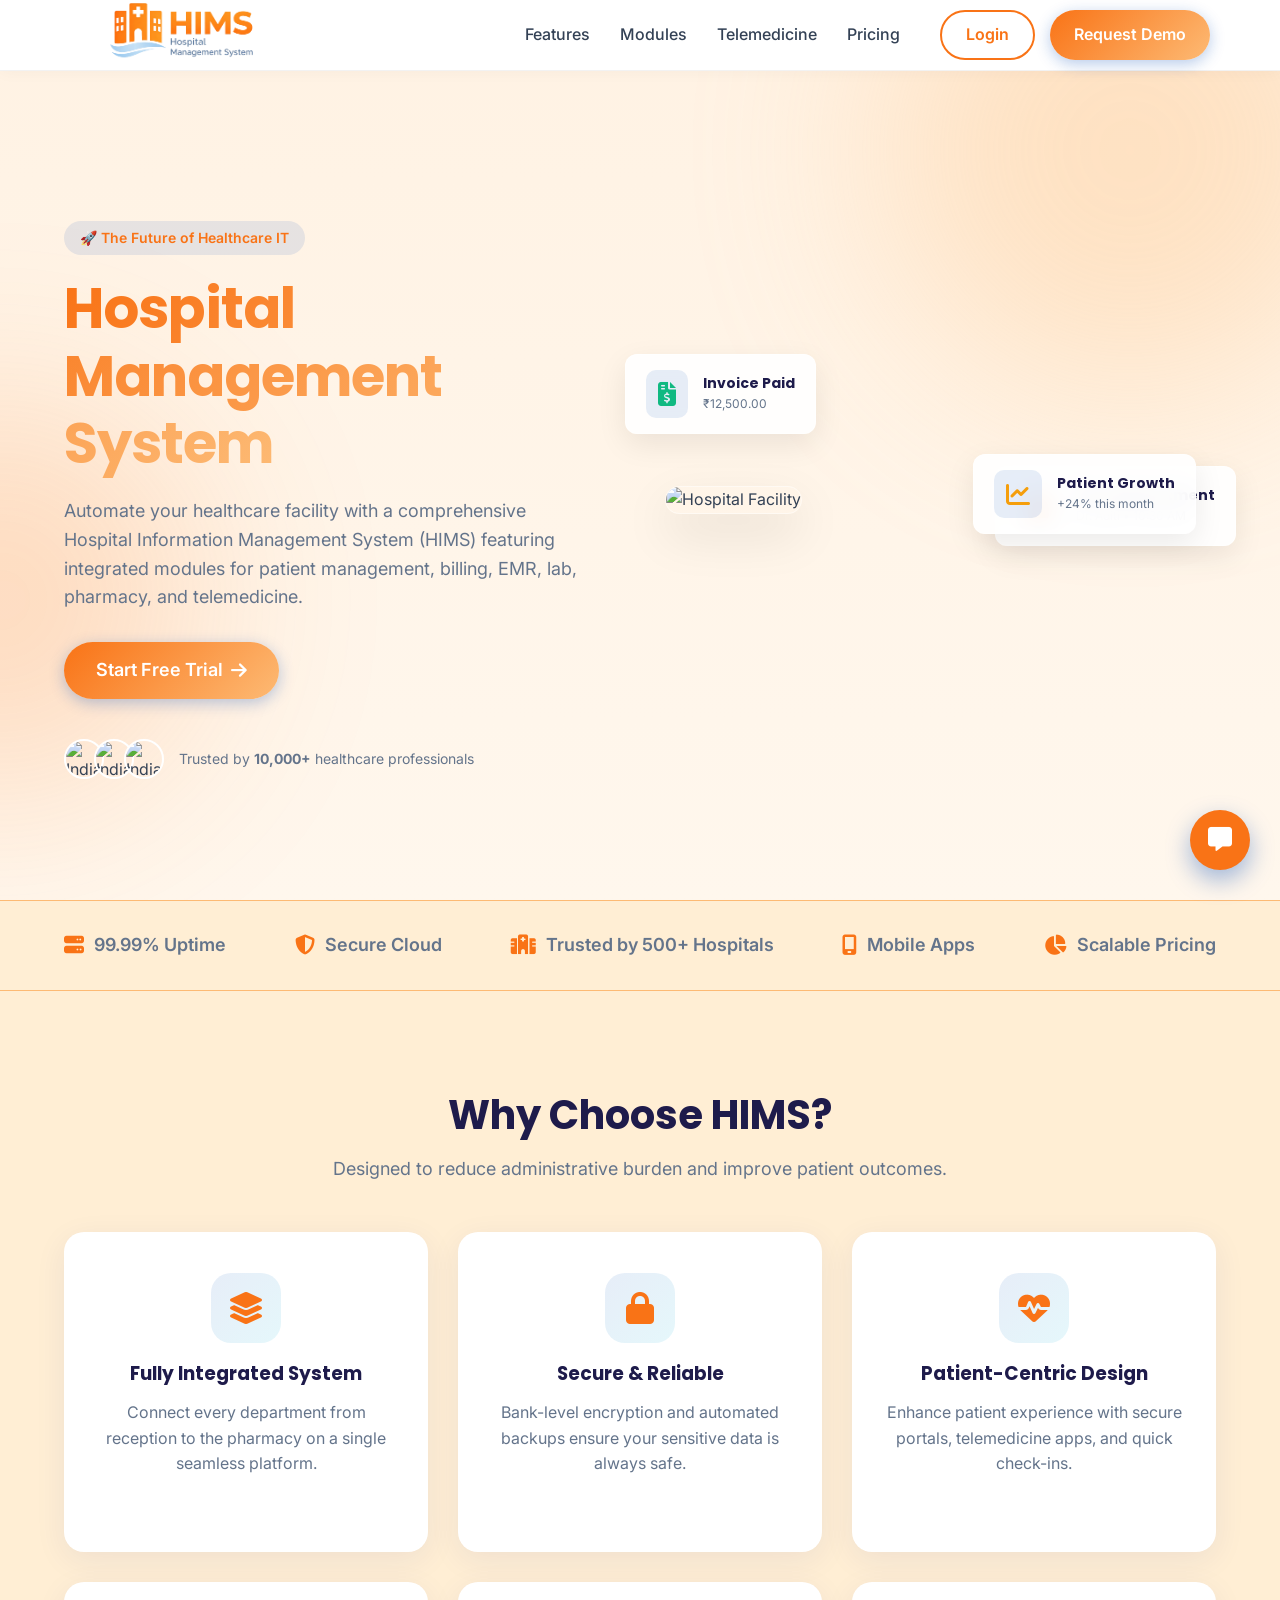
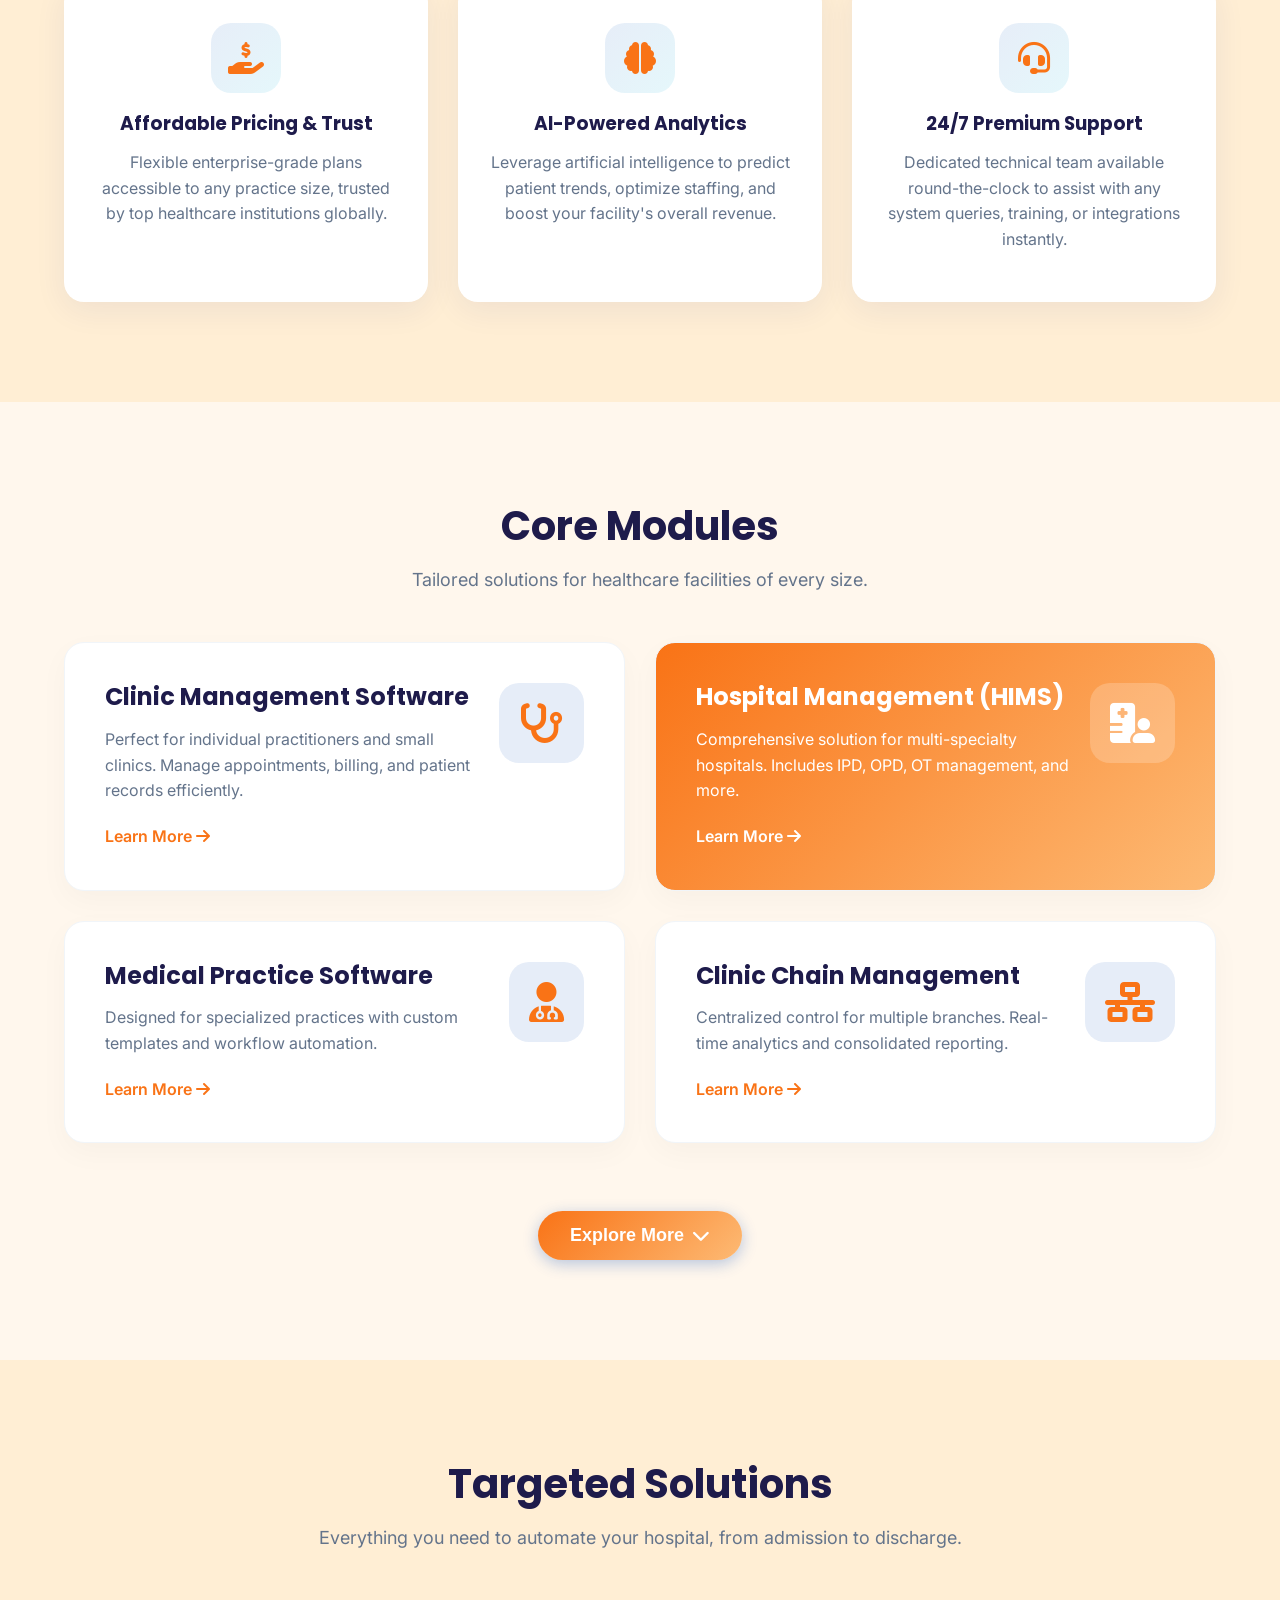
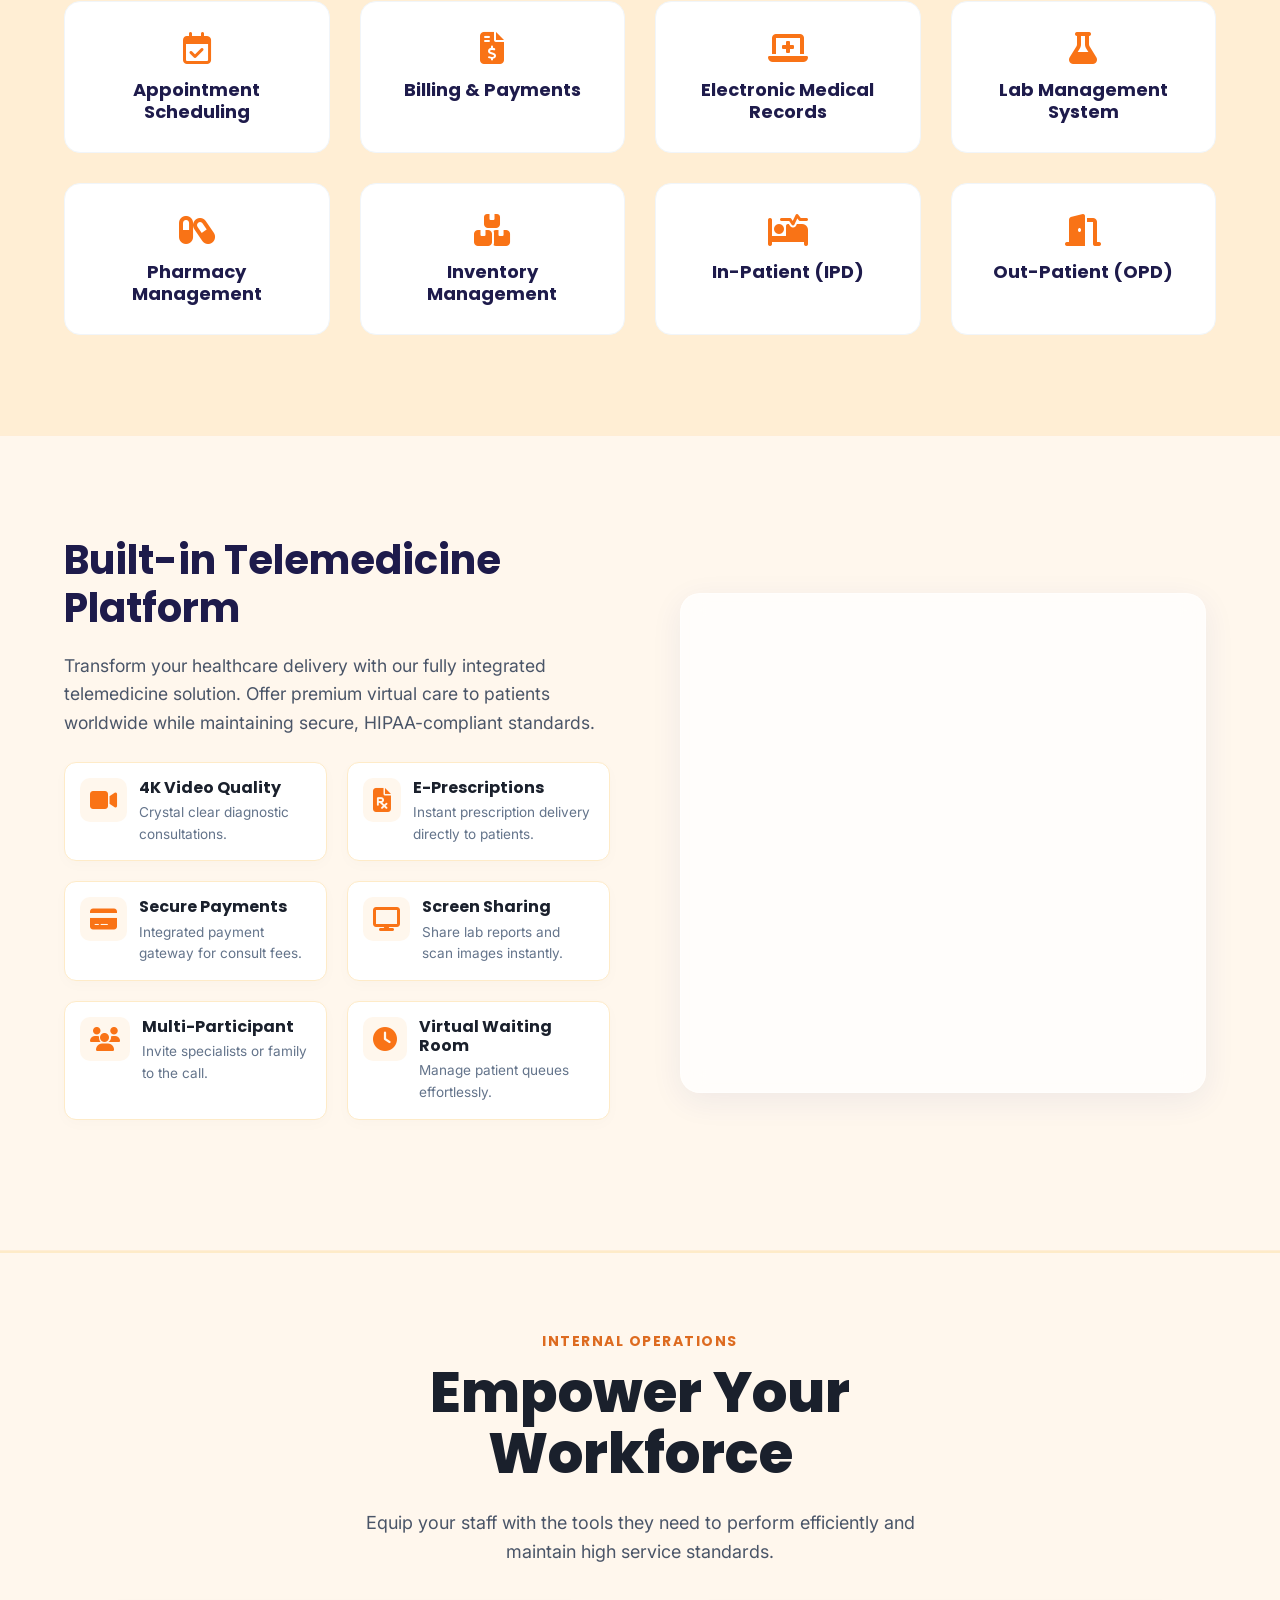
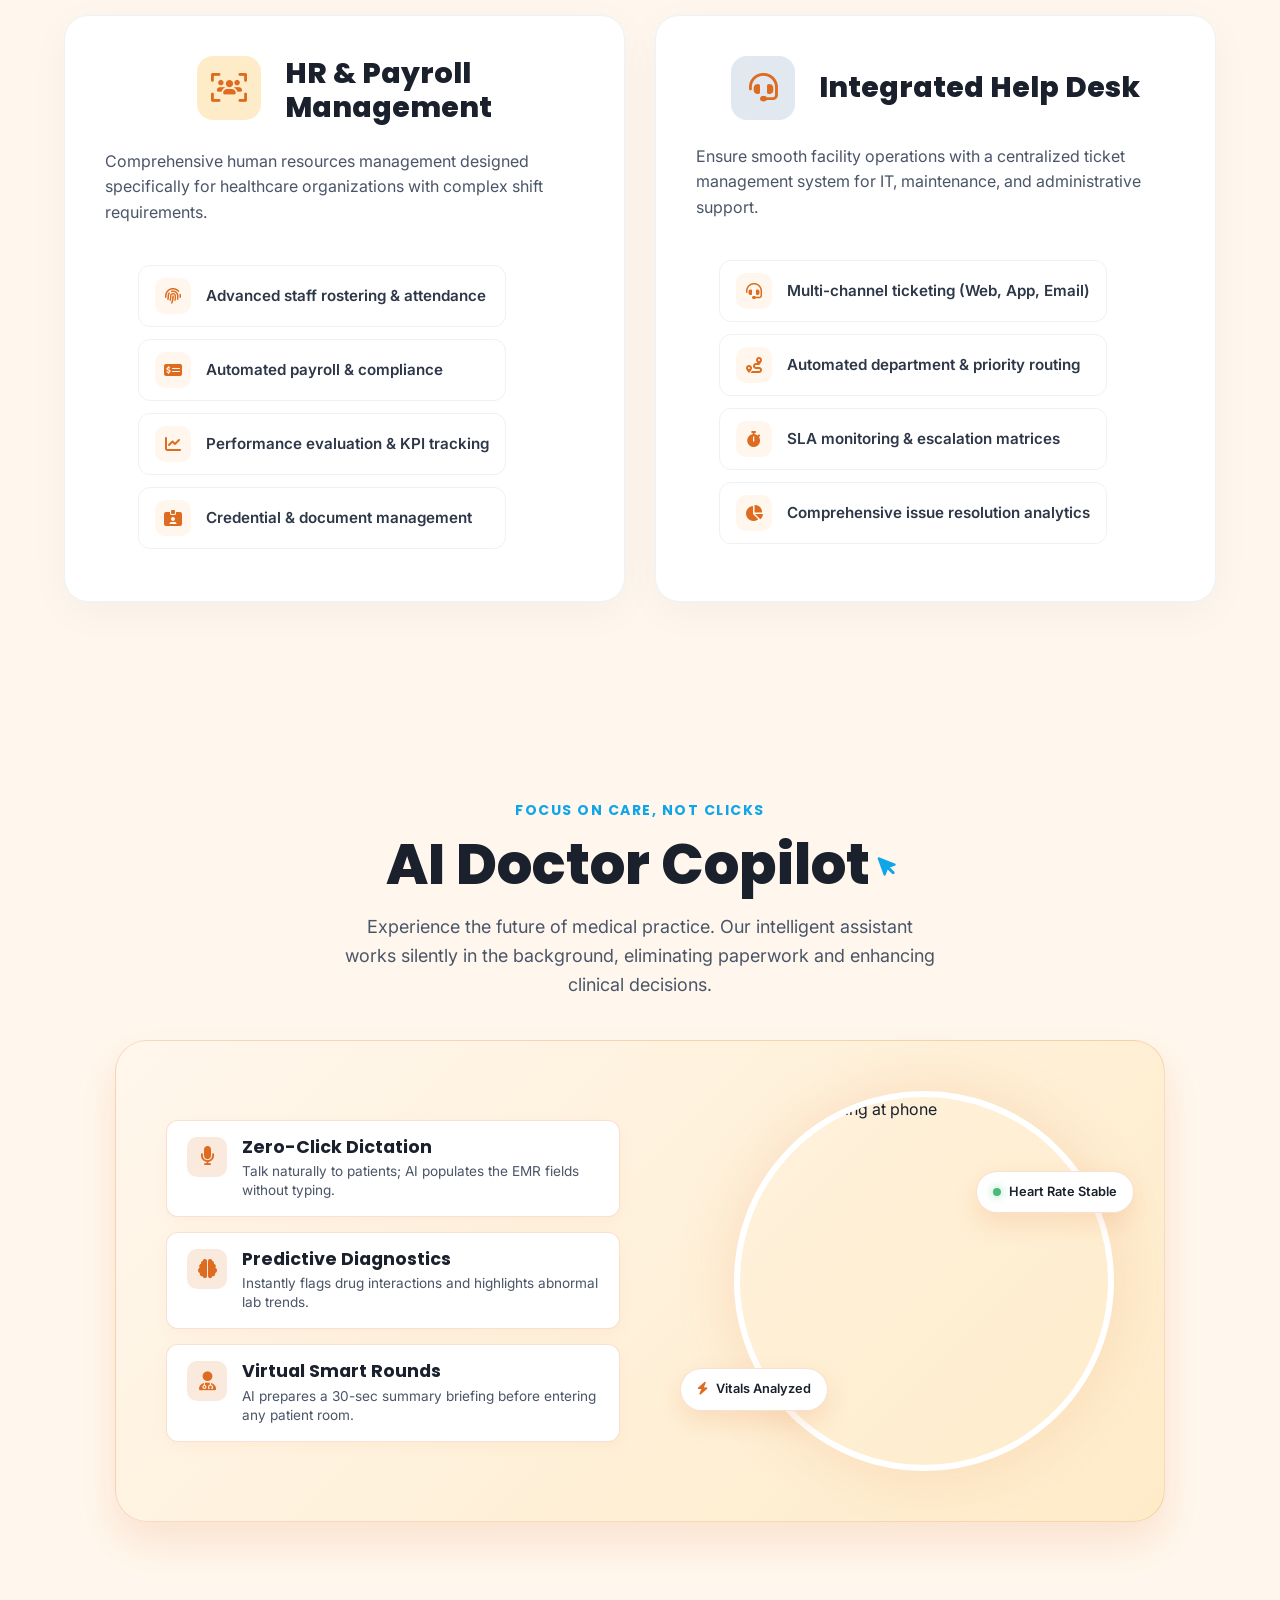
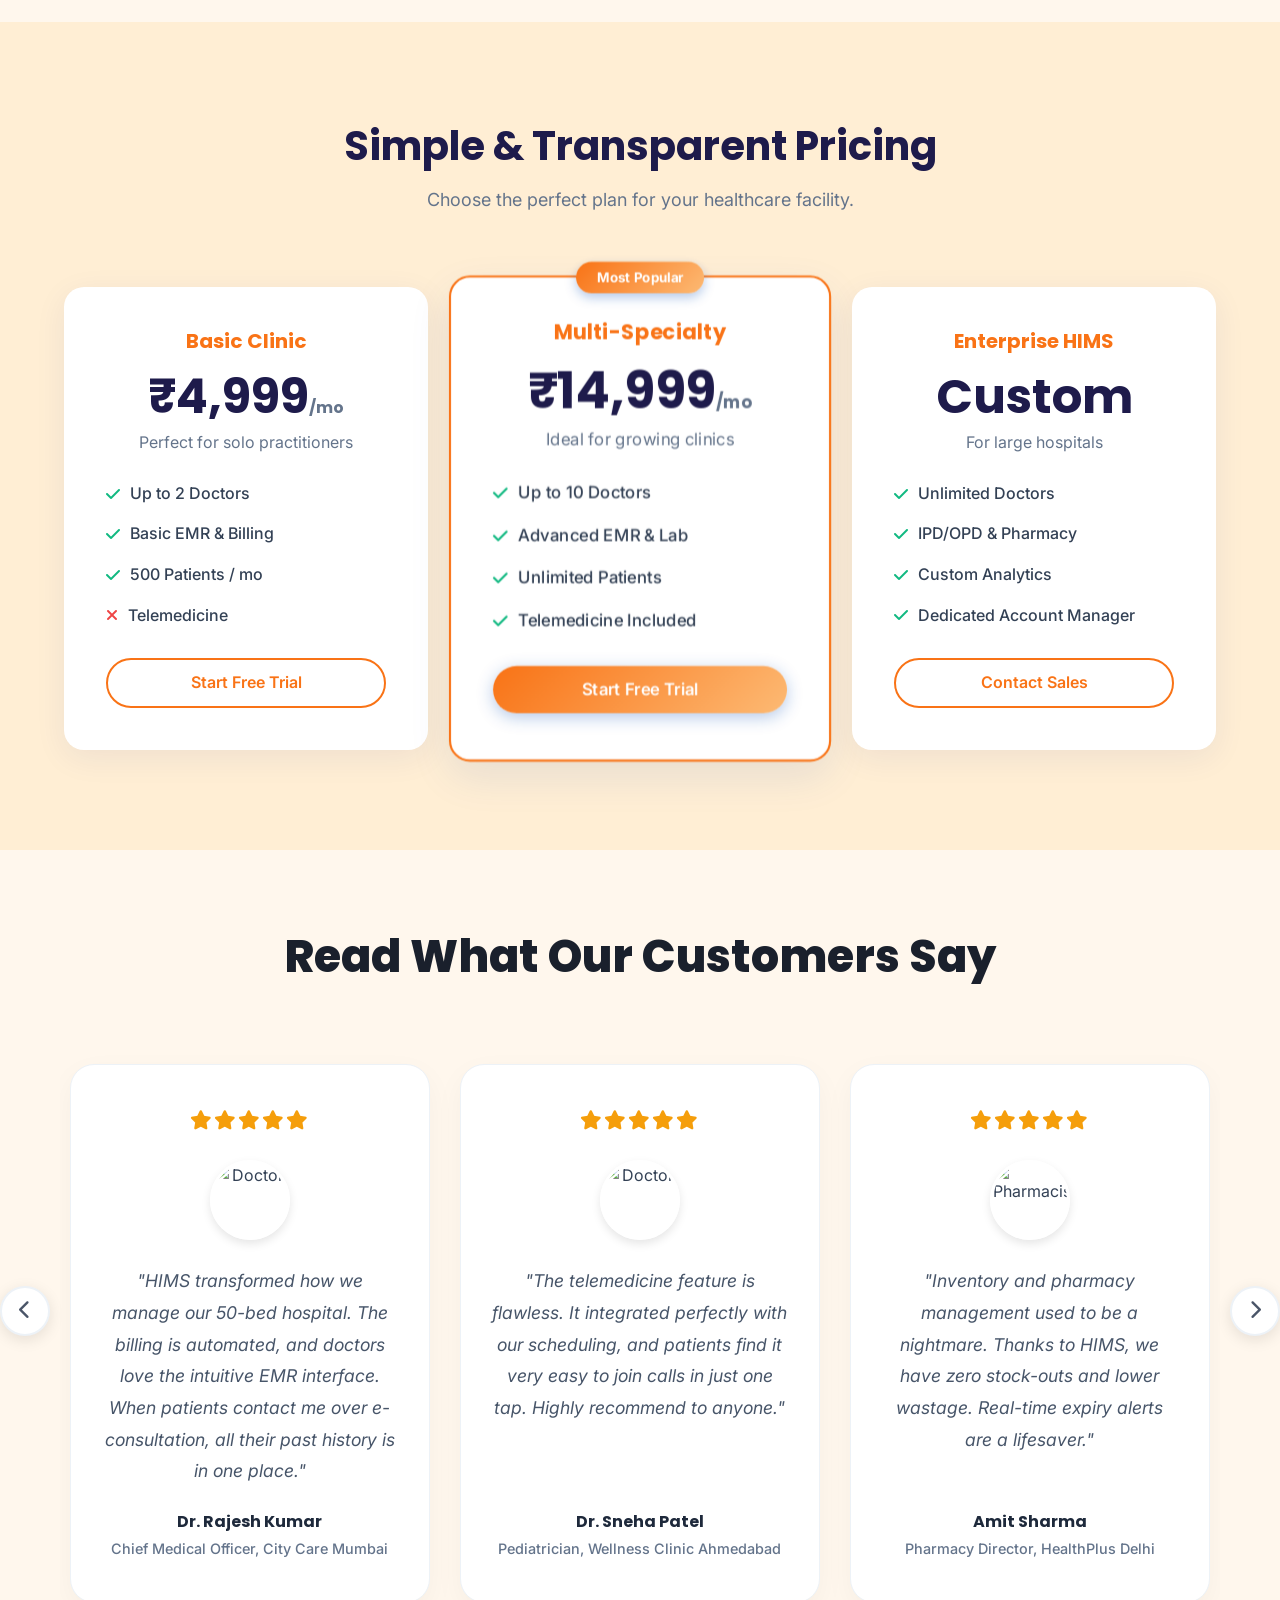
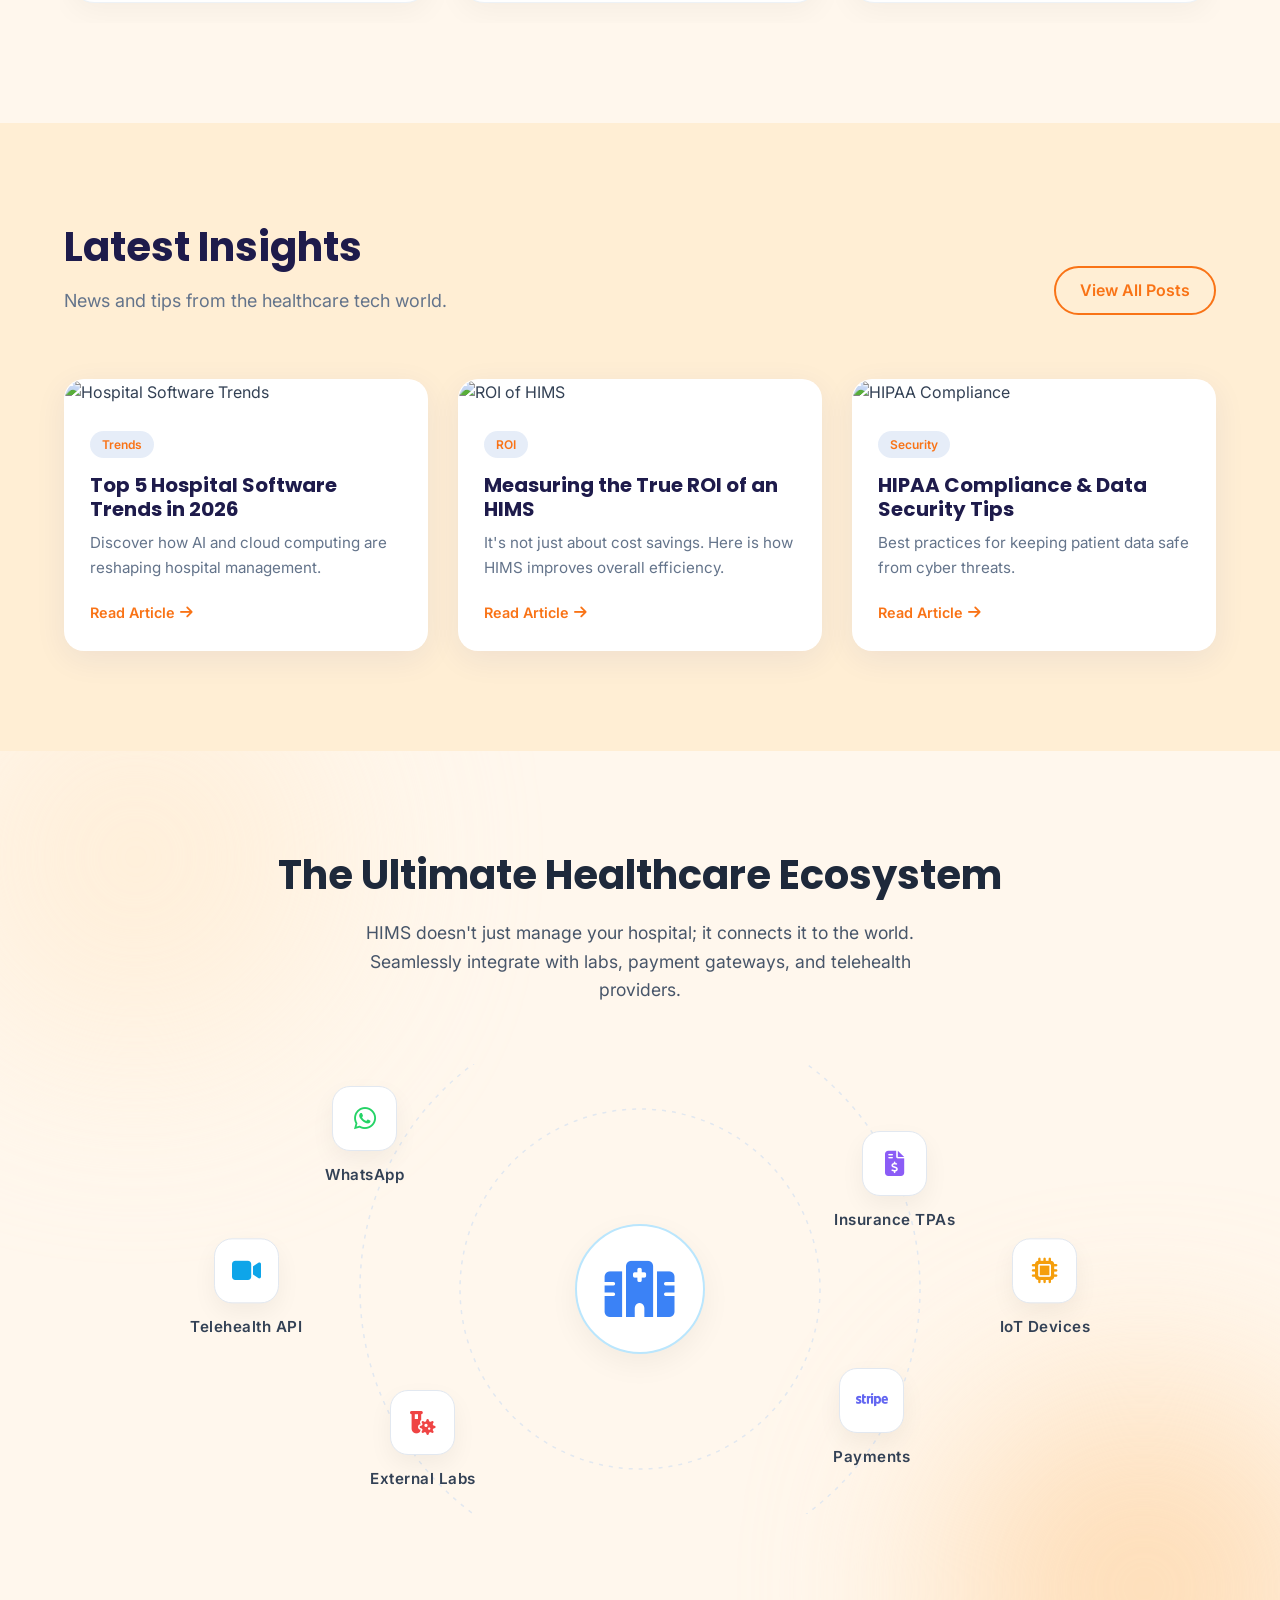
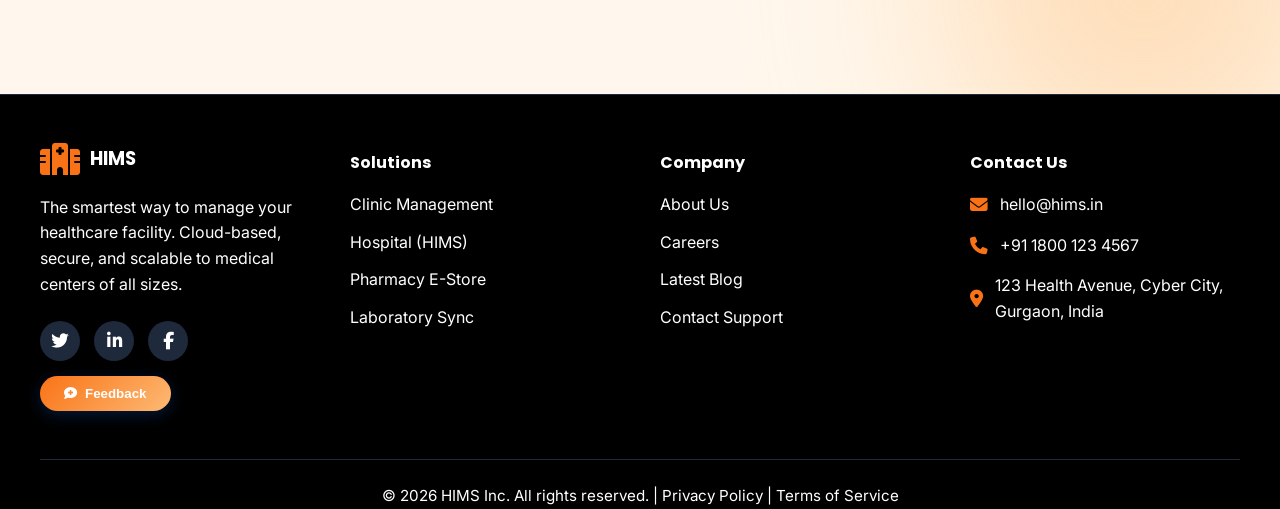
==== commit d48d1c47: "Add files via upload" ====
--- a/index.html
+++ b/index.html
@@ -53,9 +53,12 @@
                 </div>
                 <div class="hero-trust">
                     <div class="avatars">
-                        <img src="assets/indian_doctor_hero_1775205684985.png" alt="Indian Doctor" style="object-fit: cover;">
-                        <img src="assets/indian_doctor_clinic_1775205719633.png" alt="Indian Doctor" style="object-fit: cover;">
-                        <img src="assets/indian_doctor_team_1775205794199.png" alt="Indian Doctor" style="object-fit: cover;">
+                        <img src="assets/indian_doctor_hero_1775205684985.png" alt="Indian Doctor"
+                            style="object-fit: cover;">
+                        <img src="assets/indian_doctor_clinic_1775205719633.png" alt="Indian Doctor"
+                            style="object-fit: cover;">
+                        <img src="assets/indian_doctor_team_1775205794199.png" alt="Indian Doctor"
+                            style="object-fit: cover;">
                     </div>
                     <span>Trusted by <strong>10,000+</strong> healthcare professionals</span>
                 </div>
@@ -289,8 +292,8 @@
                             </ul>
                         </div>
                         <div class="module-detail-img">
-                            <img src="assets/indian_doctor_clinic_1775205719633.png"
-                                alt="Clinic Management" style="width: 100%; border-radius: 12px;">
+                            <img src="assets/indian_doctor_clinic_1775205719633.png" alt="Clinic Management"
+                                style="width: 100%; border-radius: 12px;">
                         </div>
                     </div>
                 </div>
@@ -300,8 +303,8 @@
                     style="display: none; padding: 40px; border-bottom: none; background: white;">
                     <div class="module-detail-grid">
                         <div class="module-detail-img" style="order: -1;">
-                            <img src="assets/indian_doctor_team_1775205794199.png"
-                                alt="Hospital Management System" style="width: 100%; border-radius: 12px;">
+                            <img src="assets/indian_doctor_team_1775205794199.png" alt="Hospital Management System"
+                                style="width: 100%; border-radius: 12px;">
                         </div>
                         <div class="module-detail-content">
                             <h2>Hospital Management (HIMS)</h2>
@@ -339,8 +342,8 @@
                             </ul>
                         </div>
                         <div class="module-detail-img">
-                            <img src="assets/indian_doctor_hero_1775205684985.png"
-                                alt="Medical Practice Software" style="width: 100%; border-radius: 12px;">
+                            <img src="assets/indian_doctor_hero_1775205684985.png" alt="Medical Practice Software"
+                                style="width: 100%; border-radius: 12px;">
                         </div>
                     </div>
                 </div>
@@ -350,8 +353,8 @@
                     style="display: none; padding: 40px; border-bottom: none; background: white;">
                     <div class="module-detail-grid">
                         <div class="module-detail-img" style="order: -1;">
-                            <img src="assets/indian_doctor_clinic_1775205719633.png"
-                                alt="Clinic Chain Management" style="width: 100%; border-radius: 12px;">
+                            <img src="assets/indian_doctor_clinic_1775205719633.png" alt="Clinic Chain Management"
+                                style="width: 100%; border-radius: 12px;">
                         </div>
                         <div class="module-detail-content">
                             <h2>Clinic Chain Management</h2>
@@ -389,8 +392,8 @@
                             </ul>
                         </div>
                         <div class="module-detail-img">
-                            <img src="assets/indian_doctor_team_1775205794199.png"
-                                alt="Telemedicine Platform" style="width: 100; border-radius: 12px;">
+                            <img src="assets/indian_doctor_team_1775205794199.png" alt="Telemedicine Platform"
+                                style="width: 100; border-radius: 12px;">
                         </div>
                     </div>
                 </div>
@@ -418,8 +421,8 @@
                             </ul>
                         </div>
                         <div class="module-detail-img">
-                            <img src="assets/indian_doctor_hero_1775205684985.png"
-                                alt="ROI Breakdown" style="width: 100%; border-radius: 12px;">
+                            <img src="assets/indian_doctor_hero_1775205684985.png" alt="ROI Breakdown"
+                                style="width: 100%; border-radius: 12px;">
                         </div>
                     </div>
                 </div>
@@ -440,8 +443,7 @@
                             </ul>
                         </div>
                         <div class="module-detail-img">
-                            <img src="assets/indian_doctor_clinic_1775205719633.png"
-                                alt="Scheduling"
+                            <img src="assets/indian_doctor_clinic_1775205719633.png" alt="Scheduling"
                                 style="width: 100%; border-radius: 12px; height: 100%; object-fit: cover;">
                         </div>
                     </div>
@@ -463,8 +465,7 @@
                             </ul>
                         </div>
                         <div class="module-detail-img">
-                            <img src="assets/indian_doctor_team_1775205794199.png"
-                                alt="Billing"
+                            <img src="assets/indian_doctor_team_1775205794199.png" alt="Billing"
                                 style="width: 100%; border-radius: 12px; height: 100%; object-fit: cover;">
                         </div>
                     </div>
@@ -487,8 +488,8 @@
                             </ul>
                         </div>
                         <div class="module-detail-img">
-                            <img src="assets/indian_doctor_hero_1775205684985.png"
-                                alt="EMR" style="width: 100%; border-radius: 12px; height: 100%; object-fit: cover;">
+                            <img src="assets/indian_doctor_hero_1775205684985.png" alt="EMR"
+                                style="width: 100%; border-radius: 12px; height: 100%; object-fit: cover;">
                         </div>
                     </div>
                 </div>
@@ -509,8 +510,8 @@
                             </ul>
                         </div>
                         <div class="module-detail-img">
-                            <img src="assets/indian_doctor_clinic_1775205719633.png"
-                                alt="Lab" style="width: 100%; border-radius: 12px; height: 100%; object-fit: cover;">
+                            <img src="assets/indian_doctor_clinic_1775205719633.png" alt="Lab"
+                                style="width: 100%; border-radius: 12px; height: 100%; object-fit: cover;">
                         </div>
                     </div>
                 </div>
@@ -530,8 +531,7 @@
                             </ul>
                         </div>
                         <div class="module-detail-img">
-                            <img src="assets/indian_doctor_team_1775205794199.png"
-                                alt="Pharmacy"
+                            <img src="assets/indian_doctor_team_1775205794199.png" alt="Pharmacy"
                                 style="width: 100%; border-radius: 12px; height: 100%; object-fit: cover;">
                         </div>
                     </div>
@@ -554,8 +554,7 @@
                             </ul>
                         </div>
                         <div class="module-detail-img">
-                            <img src="assets/indian_doctor_hero_1775205684985.png"
-                                alt="Inventory"
+                            <img src="assets/indian_doctor_hero_1775205684985.png" alt="Inventory"
                                 style="width: 100%; border-radius: 12px; height: 100%; object-fit: cover;">
                         </div>
                     </div>
@@ -577,8 +576,8 @@
                             </ul>
                         </div>
                         <div class="module-detail-img">
-                            <img src="assets/indian_doctor_clinic_1775205719633.png"
-                                alt="IPD" style="width: 100%; border-radius: 12px; height: 100%; object-fit: cover;">
+                            <img src="assets/indian_doctor_clinic_1775205719633.png" alt="IPD"
+                                style="width: 100%; border-radius: 12px; height: 100%; object-fit: cover;">
                         </div>
                     </div>
                 </div>
@@ -599,8 +598,8 @@
                             </ul>
                         </div>
                         <div class="module-detail-img">
-                            <img src="assets/indian_doctor_team_1775205794199.png"
-                                alt="OPD" style="width: 100%; border-radius: 12px; height: 100%; object-fit: cover;">
+                            <img src="assets/indian_doctor_team_1775205794199.png" alt="OPD"
+                                style="width: 100%; border-radius: 12px; height: 100%; object-fit: cover;">
                         </div>
                     </div>
                 </div>
@@ -845,17 +844,20 @@
                             margin-left: -16px;
                             margin-right: 30px;
                         }
+
                         .ops-bullet:hover {
                             transform: translateX(8px);
                             border-color: #fbd38d;
-                            box-shadow: 0 6px 20px rgba(221,107,32,0.08);
+                            box-shadow: 0 6px 20px rgba(221, 107, 32, 0.08);
                             background: white;
                         }
+
                         @media (max-width: 768px) {
                             .ops-bullet {
                                 margin-left: 0;
                             }
                         }
+
                         .ops-bullet-icon {
                             background: #fff7ed;
                             width: 36px;
@@ -868,6 +870,7 @@
                             font-size: 1rem;
                             flex-shrink: 0;
                         }
+
                         .ops-bullet-text {
                             font-size: 0.95rem;
                             font-weight: 600;
@@ -968,17 +971,20 @@
                         .ai-main-container {
                             cursor: pointer;
                         }
+
                         .ai-main-container:hover {
                             border-color: #DD6B20 !important;
-                            box-shadow: 0 0 0 3px #DD6B20, 0 30px 60px rgba(221,107,32,0.3) !important;
+                            box-shadow: 0 0 0 3px #DD6B20, 0 30px 60px rgba(221, 107, 32, 0.3) !important;
                         }
+
                         .ai-content .ai-feature-box {
                             cursor: pointer;
                         }
+
                         .ai-content .ai-feature-box:hover {
                             border: 1px solid #DD6B20 !important;
                             background: white !important;
-                            box-shadow: 0 0 0 1px #DD6B20, 0 12px 35px rgba(221,107,32,0.25) !important;
+                            box-shadow: 0 0 0 1px #DD6B20, 0 12px 35px rgba(221, 107, 32, 0.25) !important;
                             transform: translateY(-6px) !important;
                         }
                     </style>
@@ -1037,8 +1043,7 @@
                     <!-- Circular Mask -->
                     <div
                         style="width: clamp(200px, 100%, 380px); aspect-ratio: 1/1; height: auto; border-radius: 50%; overflow: hidden; position: relative; box-shadow: 0 0 60px rgba(221,107,32,0.15); border: 6px solid white;">
-                        <img src="assets/indian_doctor_hero_1775205684985.png"
-                            alt="Doctor looking at phone"
+                        <img src="assets/indian_doctor_hero_1775205684985.png" alt="Doctor looking at phone"
                             style="width: 100%; height: 100%; object-fit: cover; object-position: center 30%;">
                     </div>
 
@@ -1062,262 +1067,7 @@
         </div>
     </section>
 
-    <!-- Intelligent Command Center Section -->
-    <style>
-        @keyframes pulse-live-dot {
-            0% {
-                transform: scale(0.95);
-                box-shadow: 0 0 0 0 rgba(239, 68, 68, 0.7);
-            }
-
-            70% {
-                transform: scale(1);
-                box-shadow: 0 0 0 6px rgba(239, 68, 68, 0);
-            }
-
-            100% {
-                transform: scale(0.95);
-                box-shadow: 0 0 0 0 rgba(239, 68, 68, 0);
-            }
-        }
-    </style>
-    <section class="command-center section-padding"
-        style="background-color: #ffedd5; position: relative; overflow: hidden;" id="command-center">
-        <!-- Subtle dot pattern background -->
-        <div
-            style="position: absolute; top: 0; left: 0; right: 0; bottom: 0; background-image: radial-gradient(#cbd5e1 1px, transparent 1px); background-size: 20px 20px; opacity: 0.5; pointer-events: none;">
-        </div>
-
-        <div class="container container-sm text-center gs-reveal"
-            style="position: relative; z-index: 1; margin-bottom: 40px;">
-            <div
-                style="display: inline-block; background-color: #e0f2fe; color: #0284c7; font-size: 0.75rem; font-weight: 700; letter-spacing: 1px; text-transform: uppercase; padding: 6px 16px; border-radius: 20px; margin-bottom: 16px;">
-                MISSION CONTROL</div>
-            <h2 style="font-size: 3rem; font-weight: 800; color: #1e293b; margin-bottom: 20px; line-height: 1.2;">
-                Intelligent Command<br>Center</h2>
-            <p style="color: #475569; font-size: 1.1rem; max-width: 650px; margin: 0 auto; line-height: 1.6;">
-                A centralized, real-time pulse of your entire hospital. Identify bottlenecks instantly, allocate
-                resources smartly, and scale your operations effortlessly.
-            </p>
-        </div>
-
-        <div class="container gs-reveal" style="position: relative; z-index: 1; max-width: 1000px;">
-            <!-- Dashboard UI -->
-            <div
-                style="background: white; border-radius: 12px; box-shadow: 0 25px 50px -12px rgba(0, 0, 0, 0.1); border: 1px solid #e2e8f0; overflow: hidden;">
-                <!-- Header -->
-                <div
-                    style="background: #f8fafc; padding: 16px 24px; border-bottom: 1px solid #e2e8f0; display: flex; justify-content: space-between; align-items: center;">
-                    <div style="display: flex; align-items: center; gap: 12px;">
-                        <div style="display: flex; gap: 6px;">
-                            <div style="width: 12px; height: 12px; border-radius: 50%; background-color: #ef4444;">
-                            </div>
-                            <div style="width: 12px; height: 12px; border-radius: 50%; background-color: #eab308;">
-                            </div>
-                            <div style="width: 12px; height: 12px; border-radius: 50%; background-color: #22c55e;">
-                            </div>
-                        </div>
-                        <div style="display: flex; align-items: center; margin-left: 8px;">
-                            <div
-                                style="width: 8px; height: 8px; border-radius: 50%; background-color: #ef4444; margin-right: 6px; animation: pulse-live-dot 2s infinite;">
-                            </div>
-                            <span style="font-weight: 600; color: #334155; font-size: 0.95rem;">Live Operations
-                                Desk</span>
-                        </div>
-                    </div>
-                    <div>
-                        <span
-                            style="background-color: #ef4444; color: white; display: inline-block; font-size: 0.75rem; font-weight: 700; padding: 6px 12px; border-radius: 20px; letter-spacing: 0.5px; animation: pulse-live-dot 2.5s infinite;">ON
-                            THE FLOOR</span>
-                    </div>
-                </div>
-
-                <!-- Top Metrics -->
-                <div style="display: grid; grid-template-columns: repeat(3, 1fr); background: #fdfdfd;">
-                    <!-- Metric 1 -->
-                    <div style="padding: 32px 24px; text-align: center; border-right: 1px solid #f1f5f9;">
-                        <div
-                            style="width: 50px; height: 50px; background-color: #e0f2fe; color: #0284c7; border-radius: 50%; display: flex; align-items: center; justify-content: center; font-size: 1.2rem; margin: 0 auto 16px;">
-                            <i class="fa-solid fa-bed-pulse"></i>
-                        </div>
-                        <div style="font-size: 2.5rem; font-weight: 800; color: #0f172a; line-height: 1;">142</div>
-                        <div
-                            style="font-size: 0.75rem; font-weight: 700; color: #94a3b8; letter-spacing: 1px; margin-top: 8px; margin-bottom: 16px;">
-                            ICU BEDS OCCUPIED</div>
-                        <div style="font-size: 0.85rem; font-weight: 500; color: #10b981;">+8 Beds Available (Optimal)
-                        </div>
-                    </div>
-                    <!-- Metric 2 -->
-                    <div style="padding: 32px 24px; text-align: center; border-right: 1px solid #f1f5f9;">
-                        <div
-                            style="width: 50px; height: 50px; background-color: #fce7f3; color: #db2777; border-radius: 50%; display: flex; align-items: center; justify-content: center; font-size: 1.2rem; margin: 0 auto 16px;">
-                            <i class="fa-solid fa-stopwatch"></i>
-                        </div>
-                        <div style="font-size: 2.5rem; font-weight: 800; color: #0f172a; line-height: 1;">12 <span
-                                style="font-size: 1.2rem; color: #64748b; font-weight: 600;">min</span></div>
-                        <div
-                            style="font-size: 0.75rem; font-weight: 700; color: #94a3b8; letter-spacing: 1px; margin-top: 8px; margin-bottom: 16px;">
-                            AVG ER WAIT TIME</div>
-                        <div
-                            style="font-size: 0.85rem; font-weight: 500; color: #f43f5e; background: #fff1f2; padding: 4px 12px; border-radius: 12px; display: inline-block;">
-                            Traffic Spike Predicted at 6 PM</div>
-                    </div>
-                    <!-- Metric 3 -->
-                    <div style="padding: 32px 24px; text-align: center;">
-                        <div
-                            style="width: 50px; height: 50px; background-color: #dcfce7; color: #16a34a; border-radius: 50%; display: flex; align-items: center; justify-content: center; font-size: 1.2rem; margin: 0 auto 16px;">
-                            <i class="fa-solid fa-file-invoice-dollar"></i>
-                        </div>
-                        <div style="font-size: 2.5rem; font-weight: 800; color: #0f172a; line-height: 1;"><span
-                                style="font-size: 1.5rem; color: #64748b;">₹</span>458<span
-                                style="font-size: 1.5rem; color: #64748b; font-weight: 600;">K</span></div>
-                        <div
-                            style="font-size: 0.75rem; font-weight: 700; color: #94a3b8; letter-spacing: 1px; margin-top: 8px; margin-bottom: 16px;">
-                            TODAY'S REVENUE</div>
-                        <div style="font-size: 0.85rem; font-weight: 600; color: #10b981;">↑ +14% vs Yesterday</div>
-                    </div>
-                </div>
-
-                <!-- Bottom Chart Area -->
-                <div style="background: #f8fafc; padding: 32px; border-top: 1px solid #e2e8f0;">
-                    <div
-                        style="display: flex; justify-content: space-between; align-items: center; margin-bottom: 32px;">
-                        <h4 style="font-size: 1.1rem; font-weight: 700; color: #334155; margin: 0;">Live Department
-                            Traffic</h4>
-                        <div
-                            style="font-size: 0.8rem; font-weight: 500; color: #64748b; display: flex; align-items: center; gap: 6px;">
-                            <i class="fa-solid fa-clock-rotate-left"></i> Updated just now
-                        </div>
-                    </div>
-
-                    <div style="display: flex; gap: 40px;">
-                        <!-- Chart -->
-                        <div
-                            style="flex: 1; height: 200px; display: flex; align-items: flex-end; justify-content: space-between; padding-bottom: 20px; border-bottom: 1px solid #cbd5e1; position: relative;">
-
-                            <!-- Y-axis markers -->
-                            <div
-                                style="position: absolute; left: -25px; bottom: 20px; font-size: 0.7rem; color: #94a3b8;">
-                                25</div>
-                            <div
-                                style="position: absolute; left: -25px; bottom: 65px; font-size: 0.7rem; color: #94a3b8;">
-                                50</div>
-                            <div
-                                style="position: absolute; left: -25px; bottom: 110px; font-size: 0.7rem; color: #94a3b8;">
-                                75</div>
-                            <div
-                                style="position: absolute; left: -30px; bottom: 155px; font-size: 0.7rem; color: #94a3b8;">
-                                100</div>
-
-                            <!-- Lines -->
-                            <div
-                                style="position: absolute; left: 0; right: 0; bottom: 65px; height: 1px; border-bottom: 1px dashed #cbd5e1; z-index: 0;">
-                            </div>
-                            <div
-                                style="position: absolute; left: 0; right: 0; bottom: 110px; height: 1px; border-bottom: 1px dashed #cbd5e1; z-index: 0;">
-                            </div>
-                            <div
-                                style="position: absolute; left: 0; right: 0; bottom: 155px; height: 1px; border-bottom: 1px dashed #cbd5e1; z-index: 0;">
-                            </div>
-
-                            <!-- Bars -->
-                            <div
-                                style="position: relative; z-index: 1; display: flex; flex-direction: column; align-items: center; gap: 8px;">
-                                <div
-                                    style="width: 36px; height: 60px; background-color: #bae6fd; border-radius: 4px 4px 0 0;">
-                                </div>
-                                <span style="font-size: 0.7rem; color: #94a3b8; font-weight: 500;">8 AM</span>
-                            </div>
-                            <div
-                                style="position: relative; z-index: 1; display: flex; flex-direction: column; align-items: center; gap: 8px;">
-                                <div
-                                    style="width: 36px; height: 80px; background-color: #bae6fd; border-radius: 4px 4px 0 0;">
-                                </div>
-                                <span style="font-size: 0.7rem; color: #94a3b8; font-weight: 500;">10 AM</span>
-                            </div>
-                            <div
-                                style="position: relative; z-index: 1; display: flex; flex-direction: column; align-items: center; gap: 8px;">
-                                <div
-                                    style="width: 36px; height: 50px; background-color: #bae6fd; border-radius: 4px 4px 0 0;">
-                                </div>
-                                <span style="font-size: 0.7rem; color: #94a3b8; font-weight: 500;">12 PM</span>
-                            </div>
-                            <div
-                                style="position: relative; z-index: 1; display: flex; flex-direction: column; align-items: center; gap: 8px;">
-                                <div
-                                    style="position: absolute; top: -30px; background-color: #0284c7; color: white; font-size: 0.65rem; font-weight: 700; padding: 4px 8px; border-radius: 12px;">
-                                    Peak</div>
-                                <div
-                                    style="width: 36px; height: 140px; background-color: #38bdf8; border-radius: 4px 4px 0 0; box-shadow: 0 4px 14px rgba(56, 189, 248, 0.4);">
-                                </div>
-                                <span style="font-size: 0.7rem; color: #94a3b8; font-weight: 500;">2 PM</span>
-                            </div>
-                            <div
-                                style="position: relative; z-index: 1; display: flex; flex-direction: column; align-items: center; gap: 8px;">
-                                <div
-                                    style="width: 36px; height: 90px; background-color: #bae6fd; border-radius: 4px 4px 0 0;">
-                                </div>
-                                <span style="font-size: 0.7rem; color: #94a3b8; font-weight: 500;">4 PM</span>
-                            </div>
-                            <div
-                                style="position: relative; z-index: 1; display: flex; flex-direction: column; align-items: center; gap: 8px;">
-                                <div
-                                    style="width: 36px; height: 60px; background-color: #bae6fd; border-radius: 4px 4px 0 0;">
-                                </div>
-                                <span style="font-size: 0.7rem; color: #94a3b8; font-weight: 500;">6 PM</span>
-                            </div>
-                            <div
-                                style="position: relative; z-index: 1; display: flex; flex-direction: column; align-items: center; gap: 8px;">
-                                <div
-                                    style="width: 36px; height: 40px; background-color: #bae6fd; border-radius: 4px 4px 0 0;">
-                                </div>
-                                <span style="font-size: 0.7rem; color: #94a3b8; font-weight: 500;">8 PM</span>
-                            </div>
-                        </div>
-
-                        <!-- Legend -->
-                        <div
-                            style="width: 250px; display: flex; flex-direction: column; justify-content: center; gap: 20px;">
-                            <div style="display: flex; justify-content: space-between; align-items: center;">
-                                <div style="display: flex; align-items: center; gap: 10px;">
-                                    <div
-                                        style="width: 8px; height: 8px; border-radius: 50%; background-color: #ef4444;">
-                                    </div>
-                                    <span style="font-size: 0.9rem; font-weight: 600; color: #334155;">Emergency</span>
-                                </div>
-                                <span style="font-size: 0.8rem; font-weight: 600; color: #ef4444;">High Load</span>
-                            </div>
-                            <div style="display: flex; justify-content: space-between; align-items: center;">
-                                <div style="display: flex; align-items: center; gap: 10px;">
-                                    <div
-                                        style="width: 8px; height: 8px; border-radius: 50%; background-color: #10b981;">
-                                    </div>
-                                    <span style="font-size: 0.9rem; font-weight: 600; color: #334155;">Cardiology</span>
-                                </div>
-                                <span style="font-size: 0.8rem; font-weight: 500; color: #94a3b8;">Stable</span>
-                            </div>
-                            <div style="display: flex; justify-content: space-between; align-items: center;">
-                                <div style="display: flex; align-items: center; gap: 10px;">
-                                    <div
-                                        style="width: 8px; height: 8px; border-radius: 50%; background-color: #10b981;">
-                                    </div>
-                                    <span
-                                        style="font-size: 0.9rem; font-weight: 600; color: #334155;">Orthopedics</span>
-                                </div>
-                                <span style="font-size: 0.8rem; font-weight: 500; color: #94a3b8;">Stable</span>
-                            </div>
-
-                            <div style="margin-top: 10px; text-align: right;">
-                                <a href="#"
-                                    style="font-size: 0.85rem; font-weight: 600; color: #0284c7; text-decoration: none;">View
-                                    All Departments &rarr;</a>
-                            </div>
-                        </div>
-                    </div>
-                </div>
-            </div>
-        </div>
-    </section>
+
 
     <!-- Pricing Section -->
     <section class="pricing section-padding bg-light" id="pricing">
@@ -1380,28 +1130,33 @@
             overflow: hidden;
             position: relative;
         }
+
         .testimonial-section h2 {
             font-size: 2.8rem;
             margin-bottom: 60px;
             color: #1A202C;
             font-weight: 800;
         }
+
         .testimonial-carousel-wrapper {
             position: relative;
             max-width: 1300px;
             margin: 0 auto;
             padding: 0 60px;
         }
+
         .testimonial-carousel-container {
             overflow: hidden;
             position: relative;
             padding: 20px 10px;
         }
+
         .testimonial-track {
             display: flex;
             gap: 30px;
             transition: transform 0.6s cubic-bezier(0.25, 0.8, 0.25, 1);
         }
+
         .testi-card-slide {
             flex: 0 0 calc((100% - 60px) / 3);
             background: white;
@@ -1415,26 +1170,30 @@
             text-align: center;
             transition: transform 0.3s ease, box-shadow 0.3s ease;
         }
+
         .testi-card-slide:hover {
             transform: translateY(-10px);
-            box-shadow: 0 20px 40px rgba(221,107,32,0.08);
+            box-shadow: 0 20px 40px rgba(221, 107, 32, 0.08);
             border-color: #fbd38d;
         }
+
         .testi-stars {
             color: #f59e0b;
             font-size: 1.1rem;
             margin-bottom: 20px;
             letter-spacing: 2px;
         }
+
         .testi-avatar {
             width: 80px;
             height: 80px;
             border-radius: 50%;
             object-fit: cover;
             margin-bottom: 20px;
-            box-shadow: 0 4px 15px rgba(221,107,32,0.15);
+            box-shadow: 0 4px 15px rgba(221, 107, 32, 0.15);
             border: 3px solid white;
         }
+
         .testi-text {
             font-size: 1.05rem;
             line-height: 1.6;
@@ -1443,17 +1202,20 @@
             font-style: italic;
             flex-grow: 1;
         }
+
         .testi-author h4 {
             font-size: 1.2rem;
             color: #1A202C;
             margin: 0 0 5px 0;
             font-weight: 800;
         }
+
         .testi-author span {
             font-size: 0.9rem;
             color: #718096;
             font-weight: 500;
         }
+
         .testi-nav-btn {
             position: absolute;
             top: 55%;
@@ -1469,40 +1231,67 @@
             font-size: 1.2rem;
             color: #4A5568;
             cursor: pointer;
-            box-shadow: 0 4px 15px rgba(0,0,0,0.1);
+            box-shadow: 0 4px 15px rgba(0, 0, 0, 0.1);
             transition: all 0.3s ease;
             z-index: 10;
         }
+
         .testi-nav-btn:hover {
             background: #DD6B20;
             color: white;
             border-color: #DD6B20;
-            box-shadow: 0 8px 25px rgba(221,107,32,0.3);
-        }
-        .testi-prev { left: 0px; }
-        .testi-next { right: 0px; }
+            box-shadow: 0 8px 25px rgba(221, 107, 32, 0.3);
+        }
+
+        .testi-prev {
+            left: 0px;
+        }
+
+        .testi-next {
+            right: 0px;
+        }
+
         @media (max-width: 1024px) {
-            .testi-card-slide { flex: 0 0 calc((100% - 30px) / 2); }
-        }
+            .testi-card-slide {
+                flex: 0 0 calc((100% - 30px) / 2);
+            }
+        }
+
         @media (max-width: 768px) {
-            .testi-card-slide { flex: 0 0 100%; }
-            .testimonial-carousel-wrapper { padding: 0 40px; }
-            .testi-nav-btn { width: 40px; height: 40px; font-size: 1rem; }
+            .testi-card-slide {
+                flex: 0 0 100%;
+            }
+
+            .testimonial-carousel-wrapper {
+                padding: 0 40px;
+            }
+
+            .testi-nav-btn {
+                width: 40px;
+                height: 40px;
+                font-size: 1rem;
+            }
         }
     </style>
     <section class="testimonial-section gs-reveal" id="testimonials">
         <div class="container relative-container testimonial-carousel-wrapper">
             <h2>Read What Our Customers Say</h2>
-            <button class="testi-nav-btn testi-prev" id="testi-prev-btn"><i class="fa-solid fa-chevron-left"></i></button>
-            <button class="testi-nav-btn testi-next" id="testi-next-btn"><i class="fa-solid fa-chevron-right"></i></button>
+            <button class="testi-nav-btn testi-prev" id="testi-prev-btn"><i
+                    class="fa-solid fa-chevron-left"></i></button>
+            <button class="testi-nav-btn testi-next" id="testi-next-btn"><i
+                    class="fa-solid fa-chevron-right"></i></button>
 
             <div class="testimonial-carousel-container">
                 <div class="testimonial-track" id="testi-track">
                     <!-- Card 1 -->
                     <div class="testi-card-slide hover-lift">
-                        <div class="testi-stars"><i class="fa-solid fa-star"></i><i class="fa-solid fa-star"></i><i class="fa-solid fa-star"></i><i class="fa-solid fa-star"></i><i class="fa-solid fa-star"></i></div>
+                        <div class="testi-stars"><i class="fa-solid fa-star"></i><i class="fa-solid fa-star"></i><i
+                                class="fa-solid fa-star"></i><i class="fa-solid fa-star"></i><i
+                                class="fa-solid fa-star"></i></div>
                         <img src="https://randomuser.me/api/portraits/men/43.jpg" alt="Doctor" class="testi-avatar">
-                        <p class="testi-text">"HIMS transformed how we manage our 50-bed hospital. The billing is automated, and doctors love the intuitive EMR interface. When patients contact me over e-consultation, all their past history is in one place."</p>
+                        <p class="testi-text">"HIMS transformed how we manage our 50-bed hospital. The billing is
+                            automated, and doctors love the intuitive EMR interface. When patients contact me over
+                            e-consultation, all their past history is in one place."</p>
                         <div class="testi-author">
                             <h4>Dr. Rajesh Kumar</h4>
                             <span>Chief Medical Officer, City Care Mumbai</span>
@@ -1510,9 +1299,13 @@
                     </div>
                     <!-- Card 2 -->
                     <div class="testi-card-slide hover-lift">
-                        <div class="testi-stars"><i class="fa-solid fa-star"></i><i class="fa-solid fa-star"></i><i class="fa-solid fa-star"></i><i class="fa-solid fa-star"></i><i class="fa-solid fa-star"></i></div>
+                        <div class="testi-stars"><i class="fa-solid fa-star"></i><i class="fa-solid fa-star"></i><i
+                                class="fa-solid fa-star"></i><i class="fa-solid fa-star"></i><i
+                                class="fa-solid fa-star"></i></div>
                         <img src="https://randomuser.me/api/portraits/women/44.jpg" alt="Doctor" class="testi-avatar">
-                        <p class="testi-text">"The telemedicine feature is flawless. It integrated perfectly with our scheduling, and patients find it very easy to join calls in just one tap. Highly recommend to anyone."</p>
+                        <p class="testi-text">"The telemedicine feature is flawless. It integrated perfectly with our
+                            scheduling, and patients find it very easy to join calls in just one tap. Highly recommend
+                            to anyone."</p>
                         <div class="testi-author">
                             <h4>Dr. Sneha Patel</h4>
                             <span>Pediatrician, Wellness Clinic Ahmedabad</span>
@@ -1520,9 +1313,12 @@
                     </div>
                     <!-- Card 3 -->
                     <div class="testi-card-slide hover-lift">
-                        <div class="testi-stars"><i class="fa-solid fa-star"></i><i class="fa-solid fa-star"></i><i class="fa-solid fa-star"></i><i class="fa-solid fa-star"></i><i class="fa-solid fa-star"></i></div>
+                        <div class="testi-stars"><i class="fa-solid fa-star"></i><i class="fa-solid fa-star"></i><i
+                                class="fa-solid fa-star"></i><i class="fa-solid fa-star"></i><i
+                                class="fa-solid fa-star"></i></div>
                         <img src="https://randomuser.me/api/portraits/men/45.jpg" alt="Pharmacist" class="testi-avatar">
-                        <p class="testi-text">"Inventory and pharmacy management used to be a nightmare. Thanks to HIMS, we have zero stock-outs and lower wastage. Real-time expiry alerts are a lifesaver."</p>
+                        <p class="testi-text">"Inventory and pharmacy management used to be a nightmare. Thanks to HIMS,
+                            we have zero stock-outs and lower wastage. Real-time expiry alerts are a lifesaver."</p>
                         <div class="testi-author">
                             <h4>Amit Sharma</h4>
                             <span>Pharmacy Director, HealthPlus Delhi</span>
@@ -1530,9 +1326,12 @@
                     </div>
                     <!-- Card 4 -->
                     <div class="testi-card-slide hover-lift">
-                        <div class="testi-stars"><i class="fa-solid fa-star"></i><i class="fa-solid fa-star"></i><i class="fa-solid fa-star"></i><i class="fa-solid fa-star"></i><i class="fa-solid fa-star"></i></div>
+                        <div class="testi-stars"><i class="fa-solid fa-star"></i><i class="fa-solid fa-star"></i><i
+                                class="fa-solid fa-star"></i><i class="fa-solid fa-star"></i><i
+                                class="fa-solid fa-star"></i></div>
                         <img src="https://randomuser.me/api/portraits/women/46.jpg" alt="Doctor" class="testi-avatar">
-                        <p class="testi-text">"The AI Doctor Copilot saves me at least 2 hours every day. Dictation and predictive diagnostics have truly revolutionized my workflow and patient care."</p>
+                        <p class="testi-text">"The AI Doctor Copilot saves me at least 2 hours every day. Dictation and
+                            predictive diagnostics have truly revolutionized my workflow and patient care."</p>
                         <div class="testi-author">
                             <h4>Dr. Priya Desai</h4>
                             <span>Neurologist, NeuroCare Bangalore</span>
@@ -1540,9 +1339,13 @@
                     </div>
                     <!-- Card 5 -->
                     <div class="testi-card-slide hover-lift">
-                        <div class="testi-stars"><i class="fa-solid fa-star"></i><i class="fa-solid fa-star"></i><i class="fa-solid fa-star"></i><i class="fa-solid fa-star"></i><i class="fa-solid fa-star"></i></div>
+                        <div class="testi-stars"><i class="fa-solid fa-star"></i><i class="fa-solid fa-star"></i><i
+                                class="fa-solid fa-star"></i><i class="fa-solid fa-star"></i><i
+                                class="fa-solid fa-star"></i></div>
                         <img src="https://randomuser.me/api/portraits/men/46.jpg" alt="CEO" class="testi-avatar">
-                        <p class="testi-text">"Managing multiple branches was chaotic until we switched to this system. The Clinic Chain module gives me real-time unified reports across all locations instantly."</p>
+                        <p class="testi-text">"Managing multiple branches was chaotic until we switched to this system.
+                            The Clinic Chain module gives me real-time unified reports across all locations instantly."
+                        </p>
                         <div class="testi-author">
                             <h4>Vikram Patel</h4>
                             <span>CEO, Smile Dental Pune</span>
@@ -1550,9 +1353,13 @@
                     </div>
                     <!-- Card 6 -->
                     <div class="testi-card-slide hover-lift">
-                        <div class="testi-stars"><i class="fa-solid fa-star"></i><i class="fa-solid fa-star"></i><i class="fa-solid fa-star"></i><i class="fa-solid fa-star"></i><i class="fa-solid fa-star"></i></div>
+                        <div class="testi-stars"><i class="fa-solid fa-star"></i><i class="fa-solid fa-star"></i><i
+                                class="fa-solid fa-star"></i><i class="fa-solid fa-star"></i><i
+                                class="fa-solid fa-star"></i></div>
                         <img src="https://randomuser.me/api/portraits/women/47.jpg" alt="HR" class="testi-avatar">
-                        <p class="testi-text">"From HR management to the integrated help desk, our internal operations are smoother than ever. Highly recommend to any hospital looking to optimize and scale up."</p>
+                        <p class="testi-text">"From HR management to the integrated help desk, our internal operations
+                            are smoother than ever. Highly recommend to any hospital looking to optimize and scale up."
+                        </p>
                         <div class="testi-author">
                             <h4>Anjali Singh</h4>
                             <span>HR Director, Grand River Hospital Chennai</span>
@@ -1560,9 +1367,12 @@
                     </div>
                     <!-- Card 7 -->
                     <div class="testi-card-slide hover-lift">
-                        <div class="testi-stars"><i class="fa-solid fa-star"></i><i class="fa-solid fa-star"></i><i class="fa-solid fa-star"></i><i class="fa-solid fa-star"></i><i class="fa-solid fa-star"></i></div>
+                        <div class="testi-stars"><i class="fa-solid fa-star"></i><i class="fa-solid fa-star"></i><i
+                                class="fa-solid fa-star"></i><i class="fa-solid fa-star"></i><i
+                                class="fa-solid fa-star"></i></div>
                         <img src="https://randomuser.me/api/portraits/women/48.jpg" alt="Nurse" class="testi-avatar">
-                        <p class="testi-text">"The built-in staff rostering module ensures we always have optimal nursing coverage. Switching shifts is effortless and transparent for the entire team."</p>
+                        <p class="testi-text">"The built-in staff rostering module ensures we always have optimal
+                            nursing coverage. Switching shifts is effortless and transparent for the entire team."</p>
                         <div class="testi-author">
                             <h4>Sunita Reddy</h4>
                             <span>Head Nurse, City Care Hyderabad</span>
@@ -1570,9 +1380,12 @@
                     </div>
                     <!-- Card 8 -->
                     <div class="testi-card-slide hover-lift">
-                        <div class="testi-stars"><i class="fa-solid fa-star"></i><i class="fa-solid fa-star"></i><i class="fa-solid fa-star"></i><i class="fa-solid fa-star"></i><i class="fa-solid fa-star"></i></div>
+                        <div class="testi-stars"><i class="fa-solid fa-star"></i><i class="fa-solid fa-star"></i><i
+                                class="fa-solid fa-star"></i><i class="fa-solid fa-star"></i><i
+                                class="fa-solid fa-star"></i></div>
                         <img src="https://randomuser.me/api/portraits/men/47.jpg" alt="Manager" class="testi-avatar">
-                        <p class="testi-text">"Our billing disputes dropped by 80% within the first month. The automated ledger and compliance checks are phenomenal. Exceptional software overall."</p>
+                        <p class="testi-text">"Our billing disputes dropped by 80% within the first month. The automated
+                            ledger and compliance checks are phenomenal. Exceptional software overall."</p>
                         <div class="testi-author">
                             <h4>Rohan Mehta</h4>
                             <span>Finance Manager, HealthPlus Kolkata</span>
@@ -1580,9 +1393,12 @@
                     </div>
                     <!-- Card 9 -->
                     <div class="testi-card-slide hover-lift">
-                        <div class="testi-stars"><i class="fa-solid fa-star"></i><i class="fa-solid fa-star"></i><i class="fa-solid fa-star"></i><i class="fa-solid fa-star"></i><i class="fa-solid fa-star"></i></div>
+                        <div class="testi-stars"><i class="fa-solid fa-star"></i><i class="fa-solid fa-star"></i><i
+                                class="fa-solid fa-star"></i><i class="fa-solid fa-star"></i><i
+                                class="fa-solid fa-star"></i></div>
                         <img src="https://randomuser.me/api/portraits/women/49.jpg" alt="Admin" class="testi-avatar">
-                        <p class="testi-text">"Patient onboarding is now completely paperless. Integrating lab results automatically into patient queues has doubled our diagnostic speed."</p>
+                        <p class="testi-text">"Patient onboarding is now completely paperless. Integrating lab results
+                            automatically into patient queues has doubled our diagnostic speed."</p>
                         <div class="testi-author">
                             <h4>Neha Gupta</h4>
                             <span>Clinic Administrator, Jaipur</span>
@@ -1599,20 +1415,20 @@
             const prevBtn = document.getElementById("testi-prev-btn");
             const nextBtn = document.getElementById("testi-next-btn");
             if (!track) return;
-            
+
             let index = 0;
             let slideInterval;
-            
+
             function slide(direction) {
                 let cards = Array.from(track.children);
                 if (cards.length === 0) return;
-                
+
                 const cardGap = 30; // matches CSS gap
                 const cardWidth = cards[0].offsetWidth + cardGap;
-                
+
                 let visibleCards = window.innerWidth <= 768 ? 1 : (window.innerWidth <= 1024 ? 2 : 3);
                 let maxIndex = cards.length - visibleCards;
-                
+
                 if (direction === 'next') {
                     index++;
                     if (index > maxIndex) index = 0;
@@ -1620,33 +1436,33 @@
                     index--;
                     if (index < 0) index = maxIndex;
                 }
-                
+
                 track.style.transform = `translateX(-${index * cardWidth}px)`;
             }
-            
+
             function startSlide() {
                 slideInterval = setInterval(() => { slide('next'); }, 3500);
             }
-            
+
             function resetSlide() {
                 clearInterval(slideInterval);
                 startSlide();
             }
-            
+
             if (nextBtn) {
                 nextBtn.addEventListener("click", () => {
                     slide('next');
                     resetSlide();
                 });
             }
-            
+
             if (prevBtn) {
                 prevBtn.addEventListener("click", () => {
                     slide('prev');
                     resetSlide();
                 });
             }
-            
+
             startSlide();
         });
     </script>
@@ -1949,8 +1765,8 @@
             </div>
             <div class="grid grid-3 pt-3">
                 <article class="blog-card glass-card gs-reveal">
-                    <img src="assets/indian_doctor_clinic_1775205719633.png"
-                        alt="Hospital Software Trends" class="img-placeholder" style="object-fit: cover;">
+                    <img src="assets/indian_doctor_clinic_1775205719633.png" alt="Hospital Software Trends"
+                        class="img-placeholder" style="object-fit: cover;">
                     <div class="blog-content">
                         <span class="tag">Trends</span>
                         <h4>Top 5 Hospital Software Trends in 2026</h4>
@@ -1959,8 +1775,8 @@
                     </div>
                 </article>
                 <article class="blog-card glass-card gs-reveal">
-                    <img src="assets/indian_doctor_team_1775205794199.png"
-                        alt="ROI of HIMS" class="img-placeholder" style="object-fit: cover;">
+                    <img src="assets/indian_doctor_team_1775205794199.png" alt="ROI of HIMS" class="img-placeholder"
+                        style="object-fit: cover;">
                     <div class="blog-content">
                         <span class="tag">ROI</span>
                         <h4>Measuring the True ROI of an HIMS</h4>
@@ -1969,8 +1785,8 @@
                     </div>
                 </article>
                 <article class="blog-card glass-card gs-reveal">
-                    <img src="assets/indian_doctor_hero_1775205684985.png"
-                        alt="HIPAA Compliance" class="img-placeholder" style="object-fit: cover;">
+                    <img src="assets/indian_doctor_hero_1775205684985.png" alt="HIPAA Compliance"
+                        class="img-placeholder" style="object-fit: cover;">
                     <div class="blog-content">
                         <span class="tag">Security</span>
                         <h4>HIPAA Compliance & Data Security Tips</h4>
@@ -2667,7 +2483,8 @@
                         <a href="#"><i class="fa-brands fa-facebook-f"></i></a>
                     </div>
                     <!-- Moved Feedback Button here -->
-                    <button id="feedbackBtn" class="btn btn-primary" style="margin-top: 15px; display: inline-flex; align-items: center; gap: 8px;">
+                    <button id="feedbackBtn" class="btn btn-primary"
+                        style="margin-top: 15px; display: inline-flex; align-items: center; gap: 8px;">
                         <i class="fa-solid fa-comment-medical"></i> Feedback
                     </button>
                 </div>
@@ -2771,8 +2588,8 @@
             </div>
             <div class="grid grid-2" style="gap: 20px;">
                 <article class="blog-card glass-card" style="box-shadow: 0 5px 15px rgba(0,0,0,0.05);">
-                    <img src="assets/indian_doctor_hero_1775205684985.png"
-                        alt="Trends" class="img-placeholder" style="height: 150px; object-fit: cover;">
+                    <img src="assets/indian_doctor_hero_1775205684985.png" alt="Trends" class="img-placeholder"
+                        style="height: 150px; object-fit: cover;">
                     <div class="blog-content" style="padding: 20px;">
                         <span class="tag" style="margin-bottom: 10px;">Trends</span>
                         <h4 style="font-size: 1.1rem; margin-bottom: 5px;">Top 5 Hospital Software Trends in 2026</h4>
@@ -2783,8 +2600,8 @@
                     </div>
                 </article>
                 <article class="blog-card glass-card" style="box-shadow: 0 5px 15px rgba(0,0,0,0.05);">
-                    <img src="assets/indian_doctor_clinic_1775205719633.png"
-                        alt="ROI" class="img-placeholder" style="height: 150px; object-fit: cover;">
+                    <img src="assets/indian_doctor_clinic_1775205719633.png" alt="ROI" class="img-placeholder"
+                        style="height: 150px; object-fit: cover;">
                     <div class="blog-content" style="padding: 20px;">
                         <span class="tag" style="margin-bottom: 10px;">ROI</span>
                         <h4 style="font-size: 1.1rem; margin-bottom: 5px;">Measuring the True ROI of an HIMS</h4>
@@ -2795,8 +2612,8 @@
                     </div>
                 </article>
                 <article class="blog-card glass-card" style="box-shadow: 0 5px 15px rgba(0,0,0,0.05);">
-                    <img src="assets/indian_doctor_team_1775205794199.png"
-                        alt="Security" class="img-placeholder" style="height: 150px; object-fit: cover;">
+                    <img src="assets/indian_doctor_team_1775205794199.png" alt="Security" class="img-placeholder"
+                        style="height: 150px; object-fit: cover;">
                     <div class="blog-content" style="padding: 20px;">
                         <span class="tag" style="margin-bottom: 10px;">Security</span>
                         <h4 style="font-size: 1.1rem; margin-bottom: 5px;">HIPAA Compliance & Data Security Tips</h4>
@@ -2807,8 +2624,8 @@
                     </div>
                 </article>
                 <article class="blog-card glass-card" style="box-shadow: 0 5px 15px rgba(0,0,0,0.05);">
-                    <img src="assets/indian_doctor_hero_1775205684985.png"
-                        alt="Telemedicine" class="img-placeholder" style="height: 150px; object-fit: cover;">
+                    <img src="assets/indian_doctor_hero_1775205684985.png" alt="Telemedicine" class="img-placeholder"
+                        style="height: 150px; object-fit: cover;">
                     <div class="blog-content" style="padding: 20px;">
                         <span class="tag" style="margin-bottom: 10px;">Telehealth</span>
                         <h4 style="font-size: 1.1rem; margin-bottom: 5px;">The Rise of Virtual Consultations</h4>
@@ -2819,8 +2636,8 @@
                     </div>
                 </article>
                 <article class="blog-card glass-card" style="box-shadow: 0 5px 15px rgba(0,0,0,0.05);">
-                    <img src="assets/indian_doctor_clinic_1775205719633.png"
-                        alt="Billing" class="img-placeholder" style="height: 150px; object-fit: cover;">
+                    <img src="assets/indian_doctor_clinic_1775205719633.png" alt="Billing" class="img-placeholder"
+                        style="height: 150px; object-fit: cover;">
                     <div class="blog-content" style="padding: 20px;">
                         <span class="tag" style="margin-bottom: 10px;">Finance</span>
                         <h4 style="font-size: 1.1rem; margin-bottom: 5px;">Automating Hospital Billing Systems</h4>
@@ -2831,8 +2648,8 @@
                     </div>
                 </article>
                 <article class="blog-card glass-card" style="box-shadow: 0 5px 15px rgba(0,0,0,0.05);">
-                    <img src="assets/indian_doctor_team_1775205794199.png"
-                        alt="Patient Care" class="img-placeholder" style="height: 150px; object-fit: cover;">
+                    <img src="assets/indian_doctor_team_1775205794199.png" alt="Patient Care" class="img-placeholder"
+                        style="height: 150px; object-fit: cover;">
                     <div class="blog-content" style="padding: 20px;">
                         <span class="tag" style="margin-bottom: 10px;">Care</span>
                         <h4 style="font-size: 1.1rem; margin-bottom: 5px;">Improving Patient Experience digitally</h4>
@@ -2960,7 +2777,7 @@
                 <h3>Share Your Experience</h3>
                 <p>Your feedback is important to us.</p>
             </div>
-            
+
             <div class="stars-rating" id="feedbackStars">
                 <i class="fa-regular fa-star" data-val="1"></i>
                 <i class="fa-regular fa-star" data-val="2"></i>
@@ -2968,10 +2785,12 @@
                 <i class="fa-regular fa-star" data-val="4"></i>
                 <i class="fa-regular fa-star" data-val="5"></i>
             </div>
-            
+
             <div class="feedback-form">
                 <textarea id="feedbackText" placeholder="Write your review here..."></textarea>
-                <div id="feedbackMessage" style="display:none; color: var(--success); font-weight: 500; margin-bottom: 10px;">Thank you for your feedback.</div>
+                <div id="feedbackMessage"
+                    style="display:none; color: var(--success); font-weight: 500; margin-bottom: 10px;">Thank you for
+                    your feedback.</div>
                 <button class="btn btn-primary submit-feedback" id="submitFeedbackBtn">Submit Feedback</button>
             </div>
         </div>
